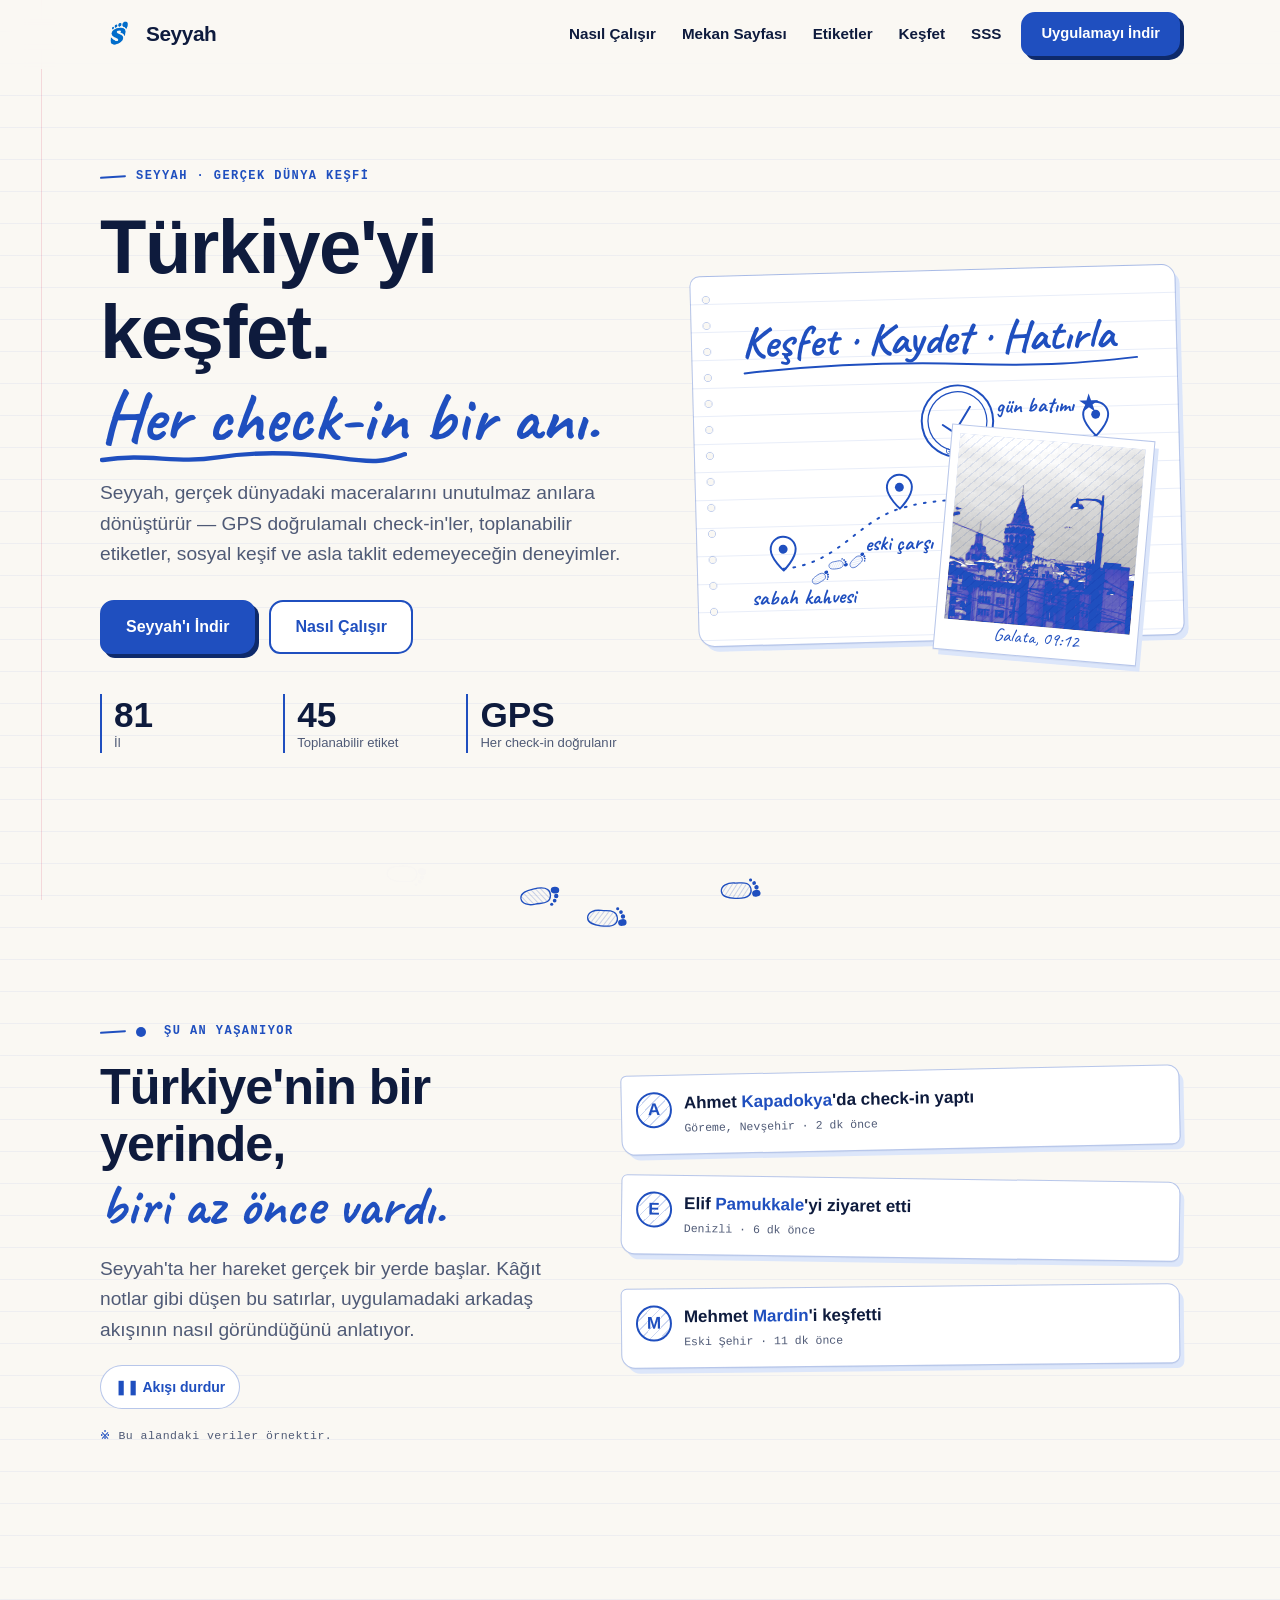
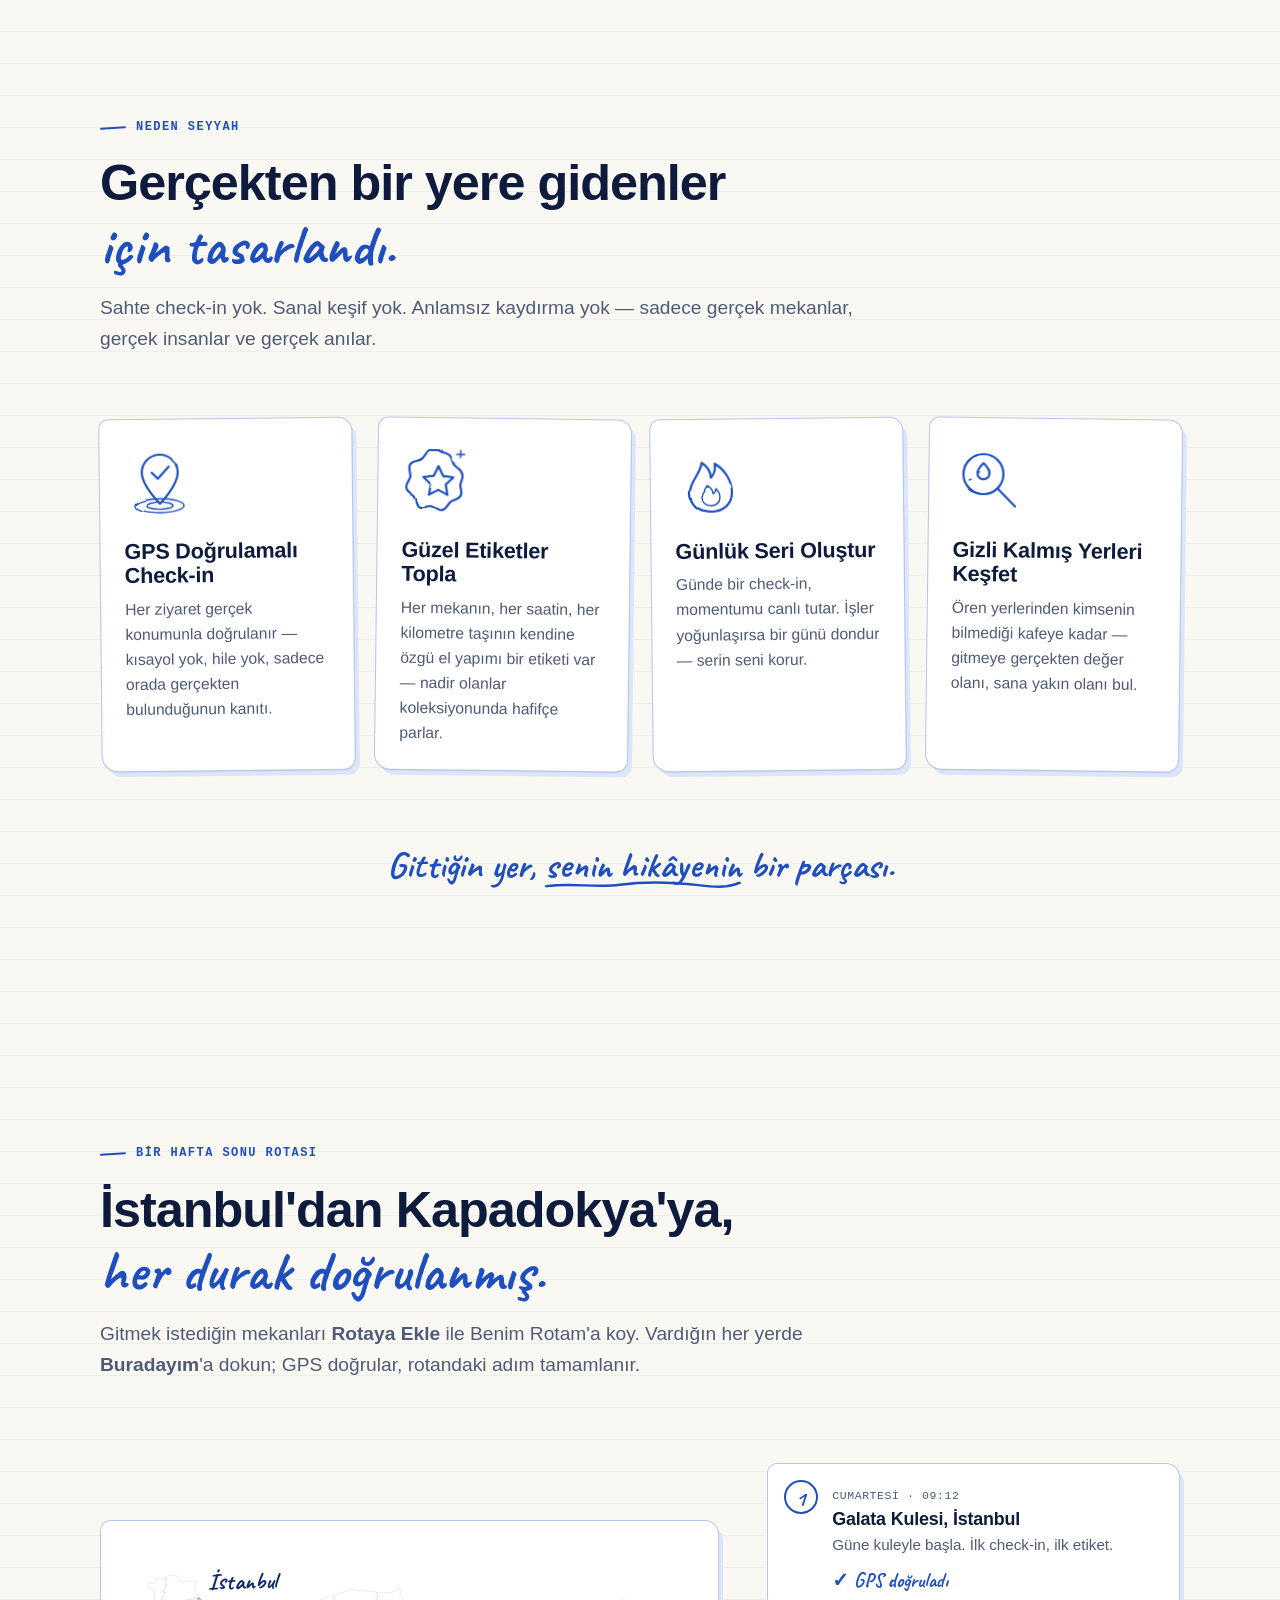
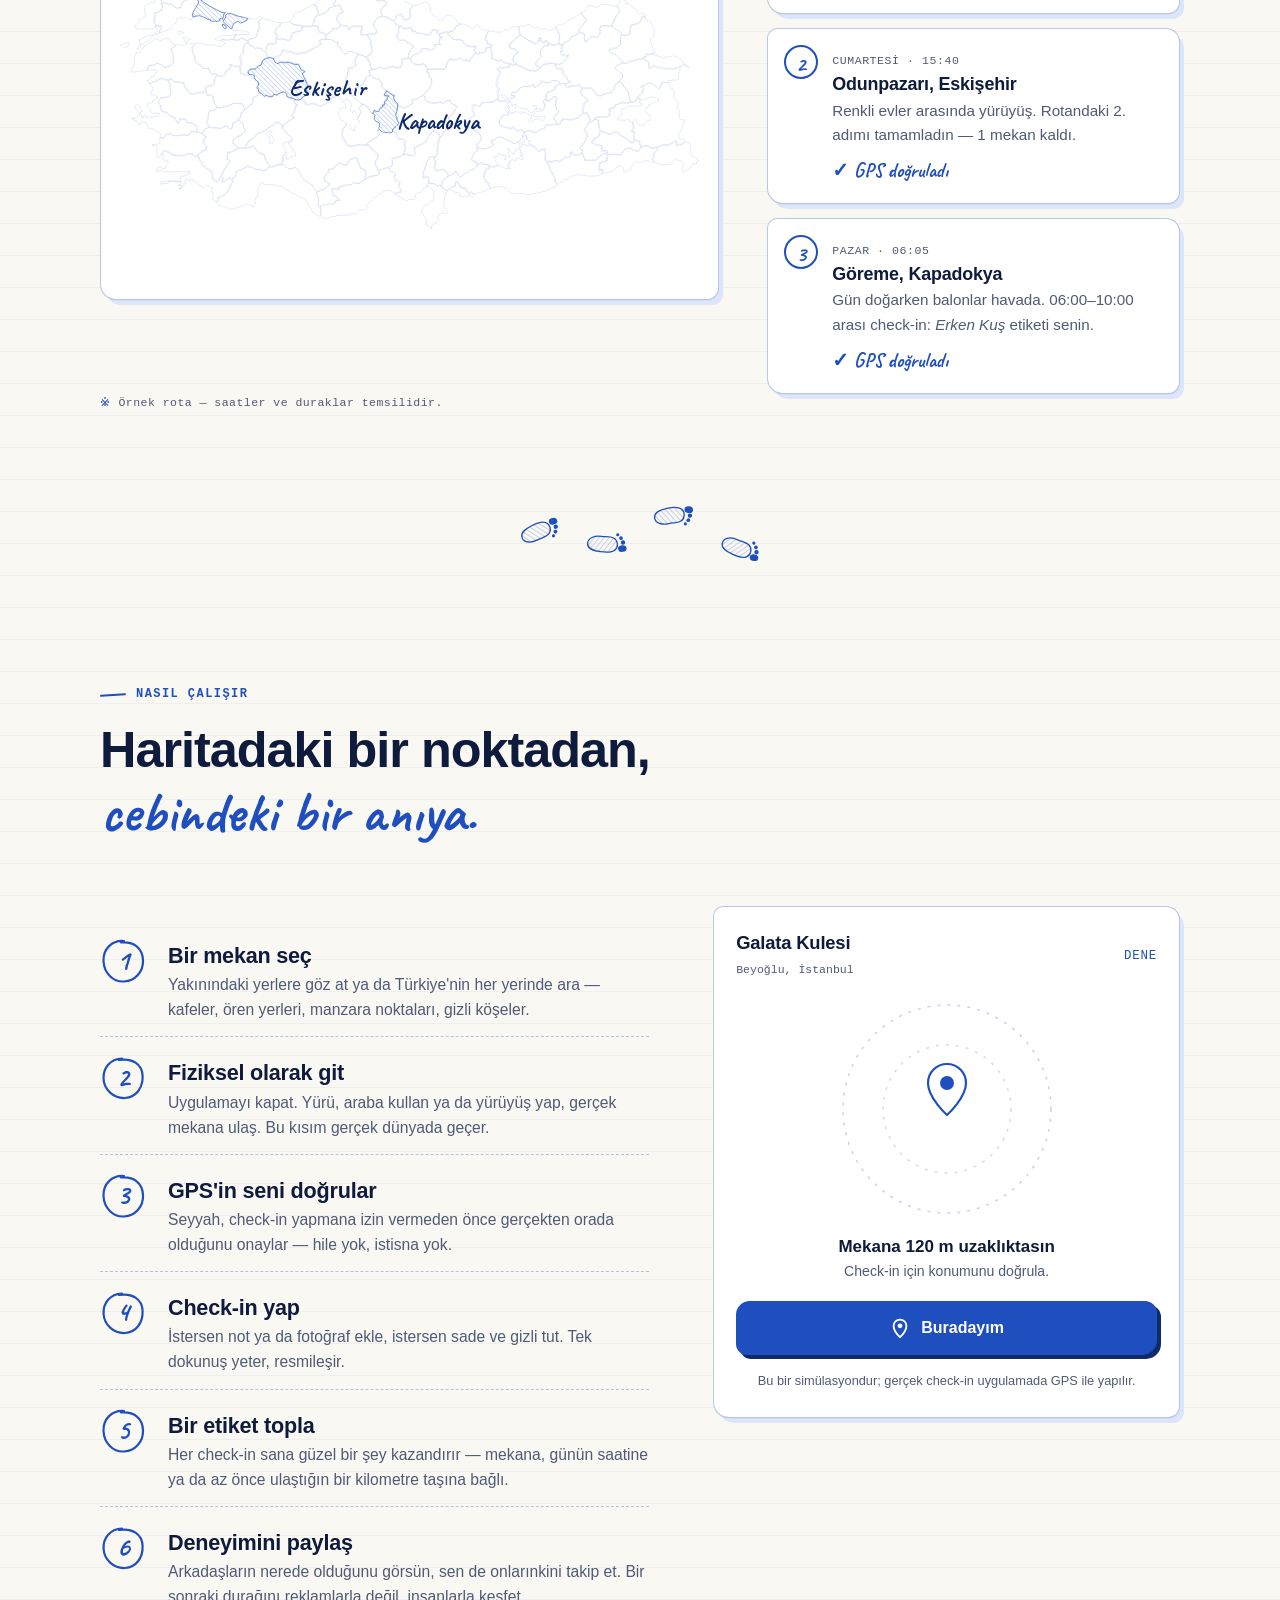
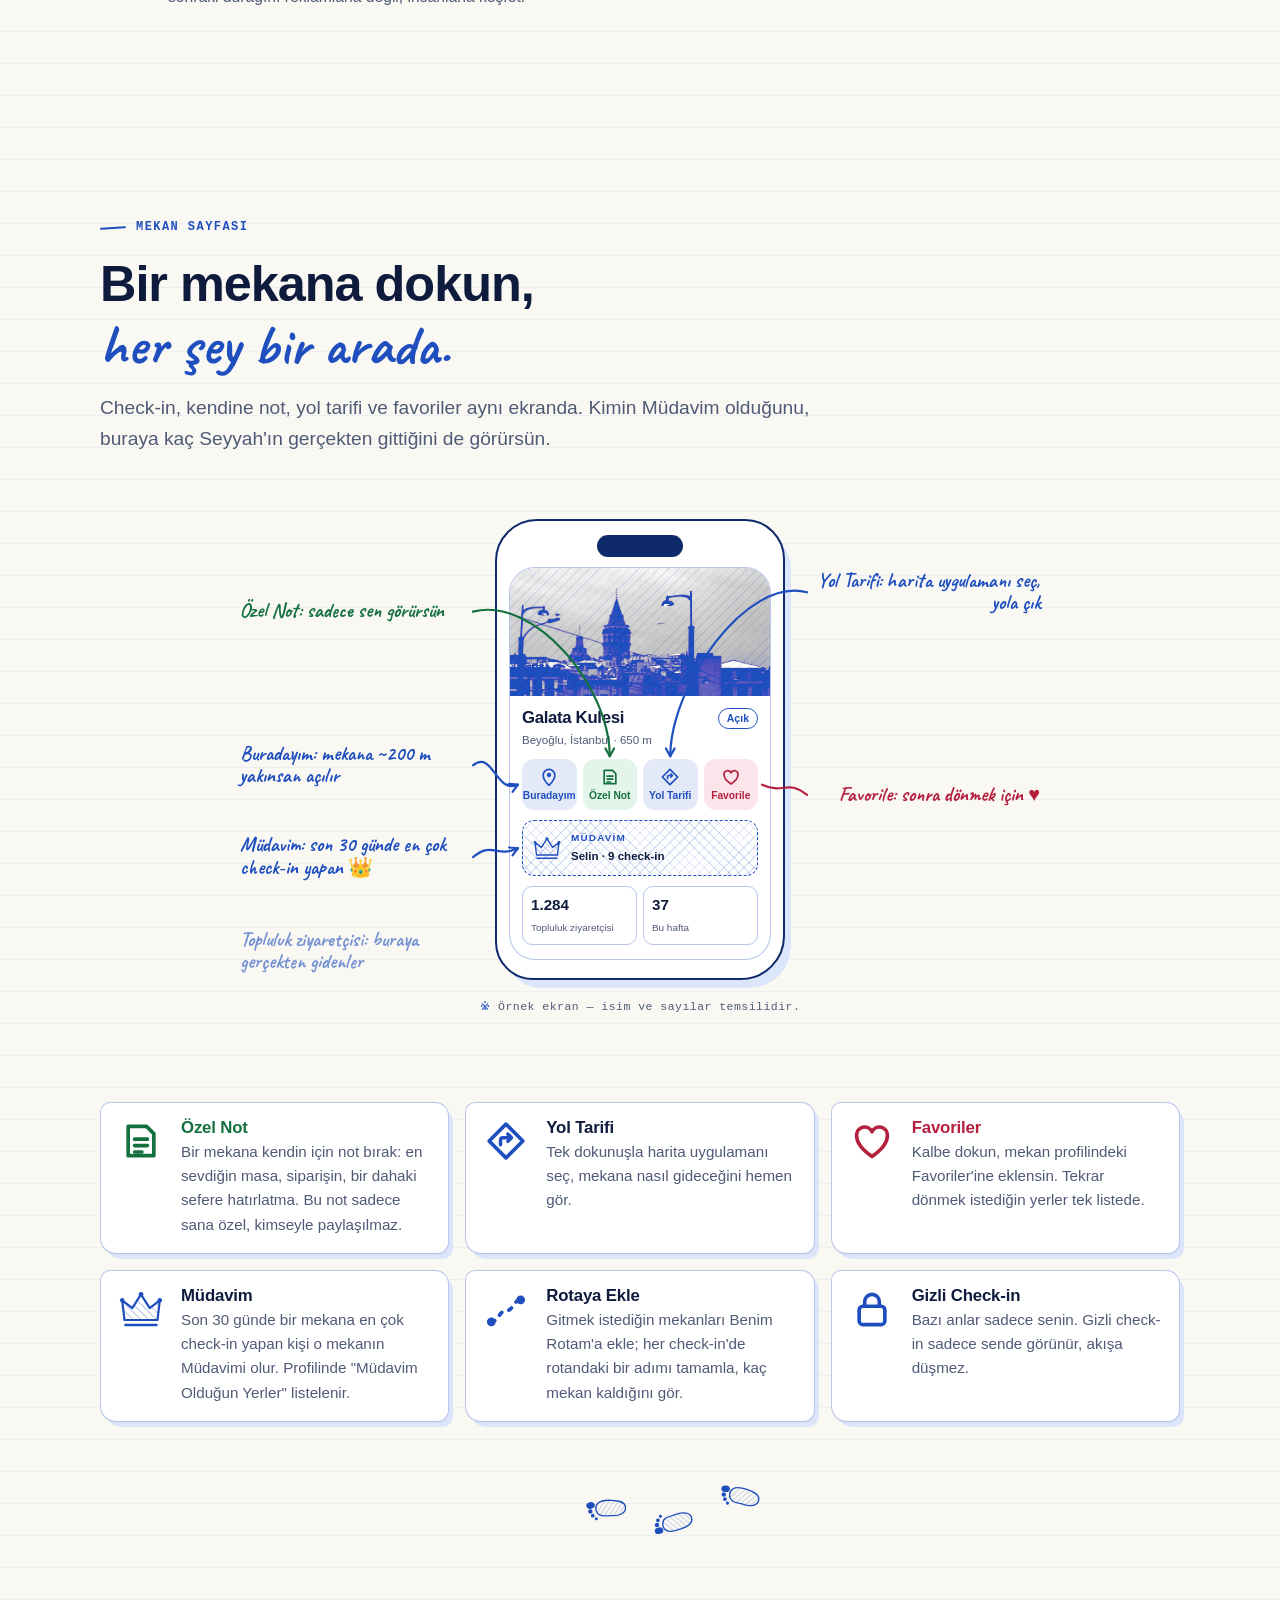
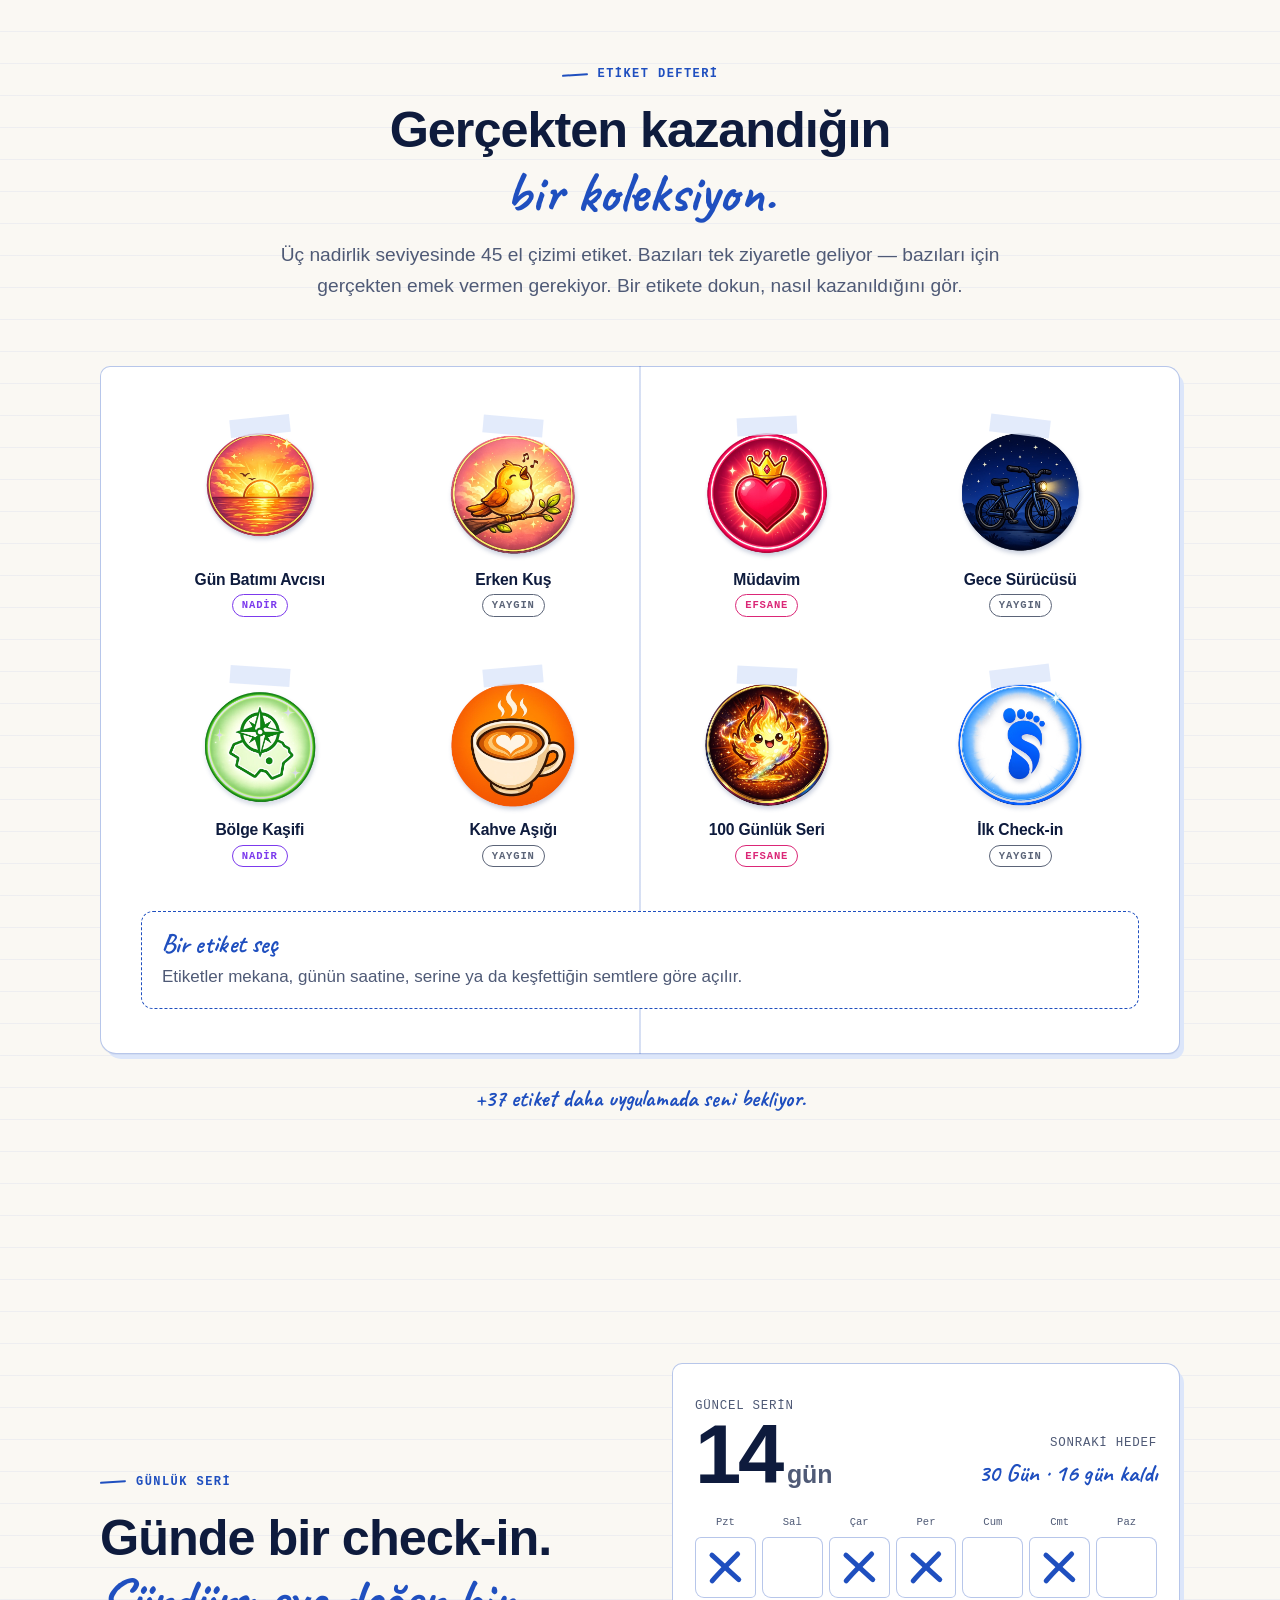
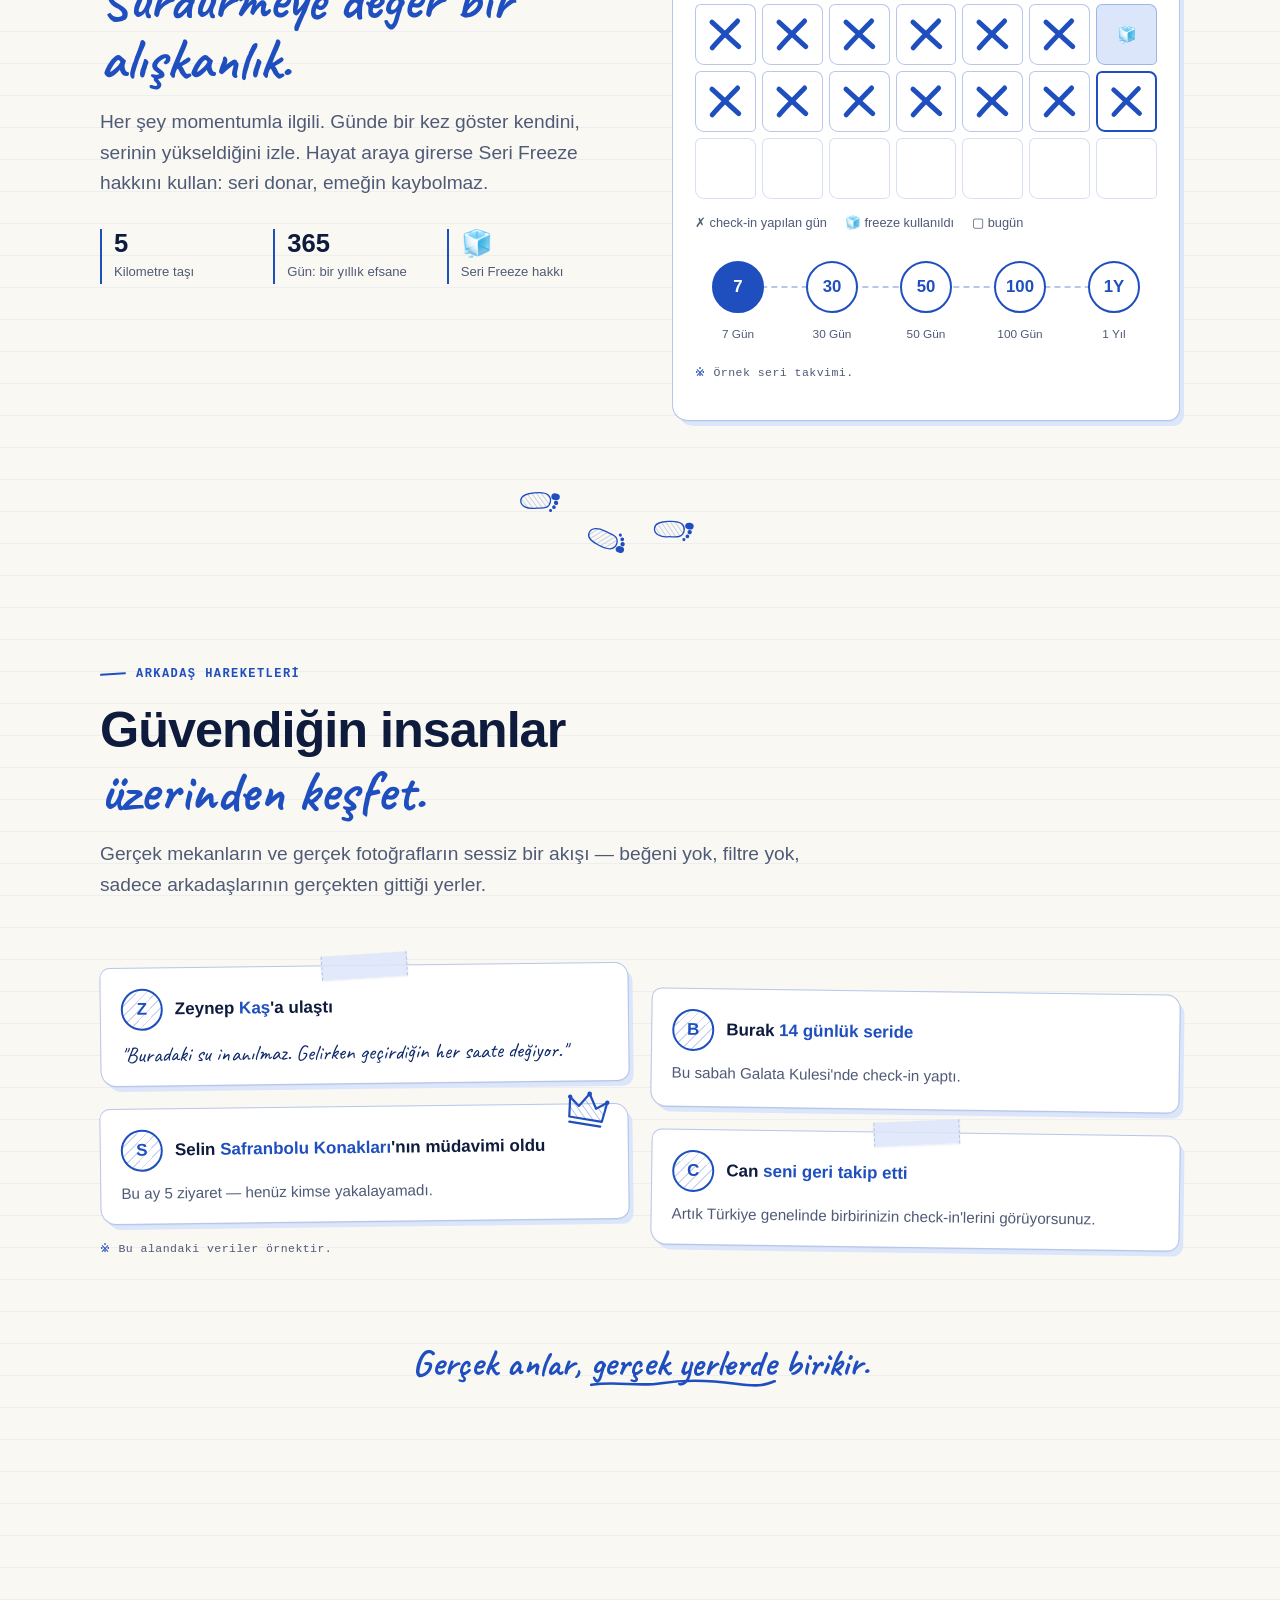
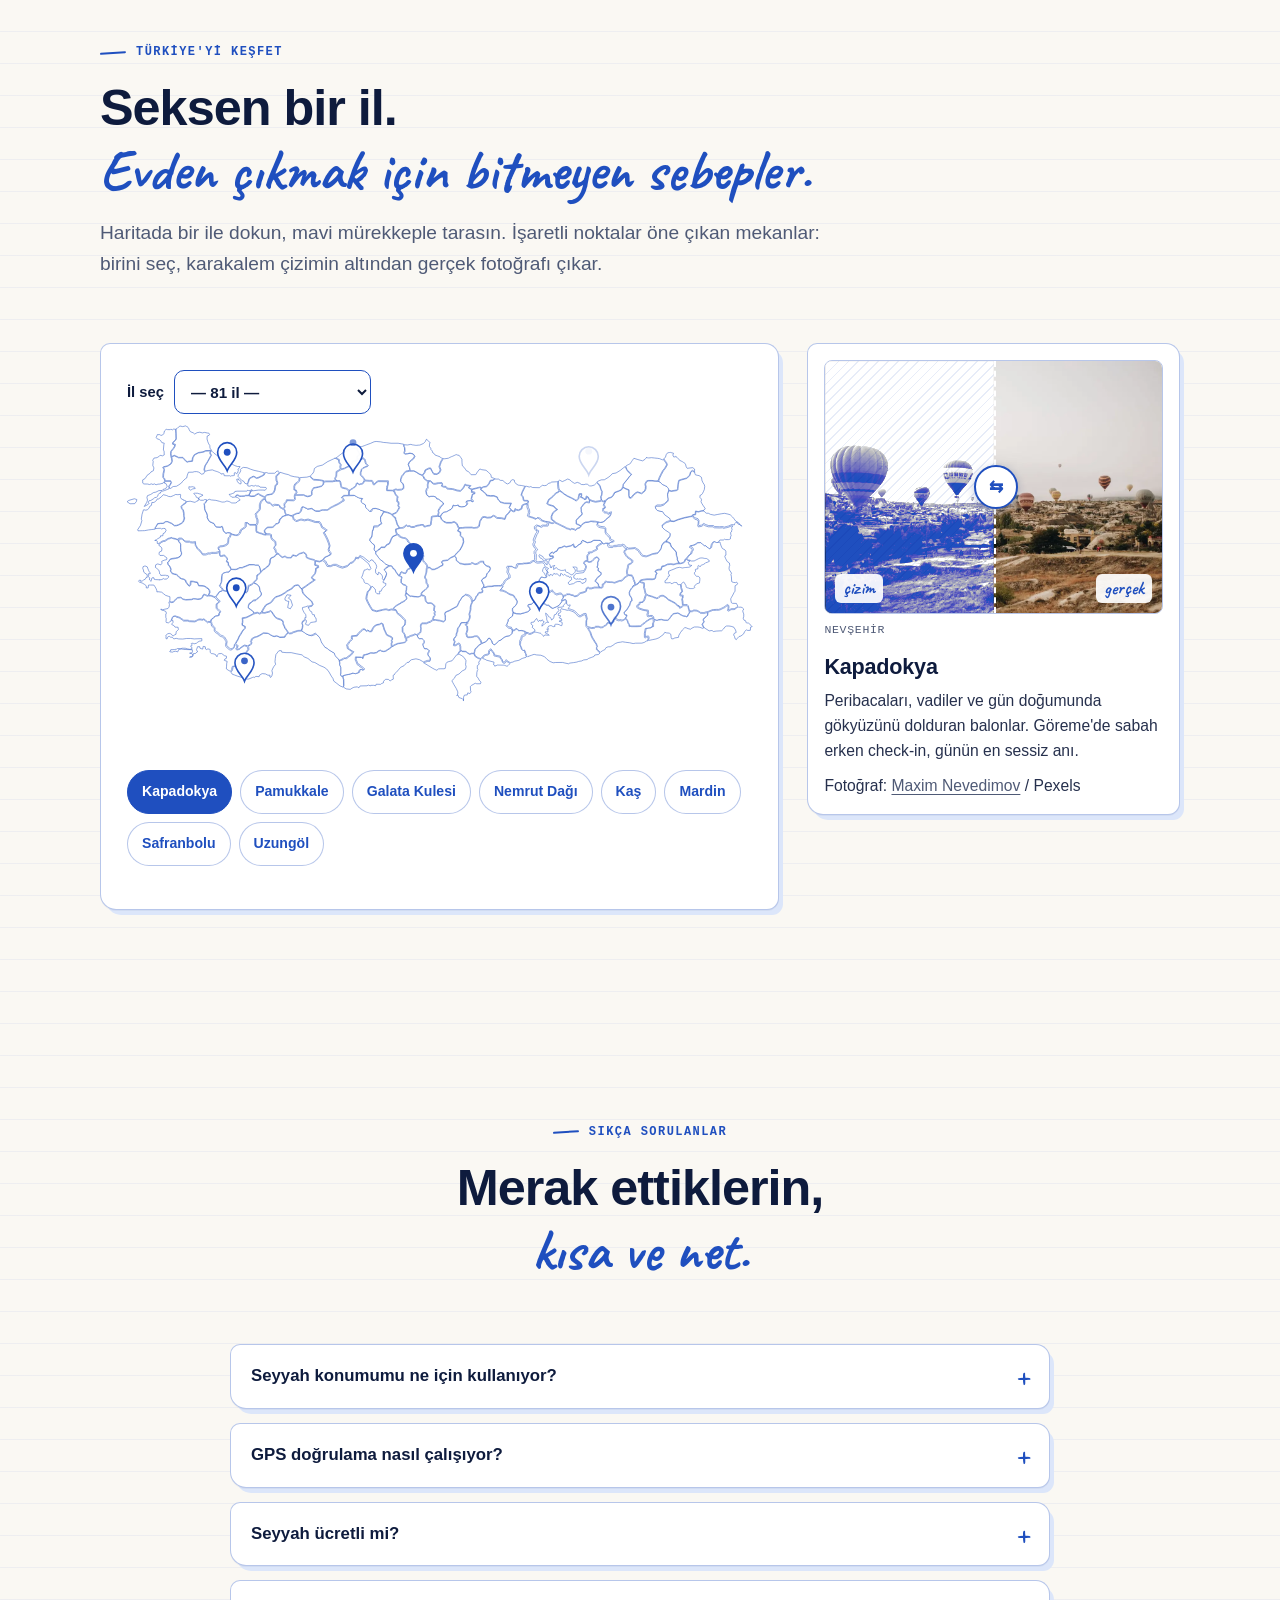
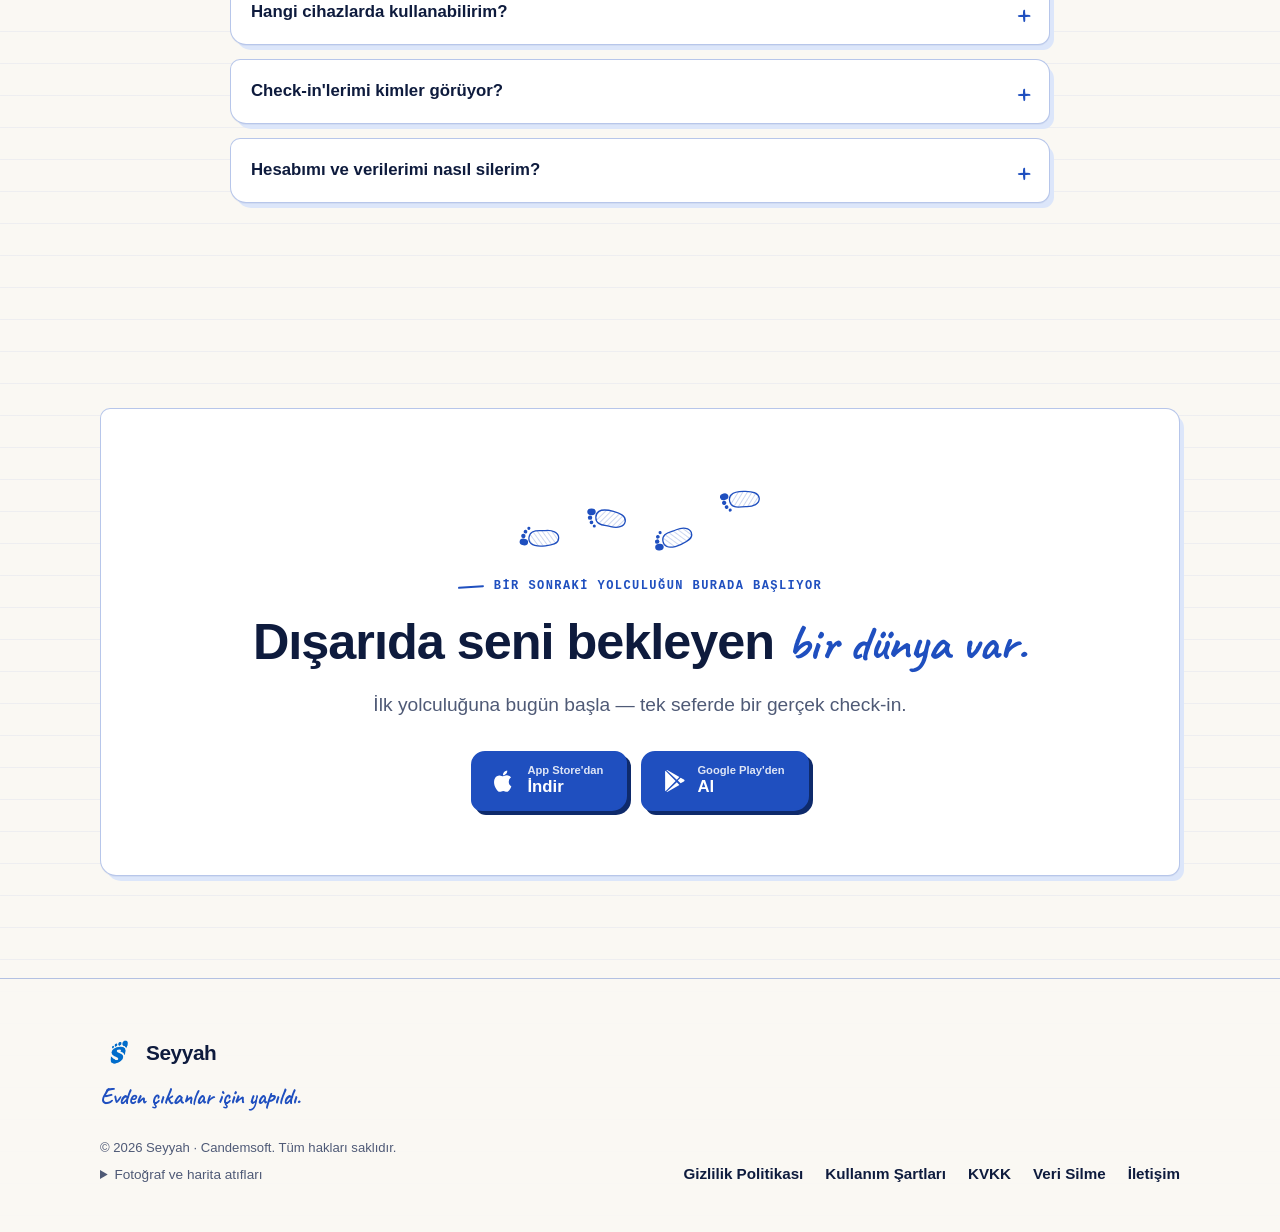
==== index.html @ 5ca0a6ca "perf: Caveat fontunu repoda barındır, Özel Not/Favorile kontrastını yükselt Co-Authored-By: Claude O" ====
<!doctype html>
<html lang="tr">
<head>
  <meta charset="utf-8">
  <meta name="viewport" content="width=device-width, initial-scale=1">
  <!-- ÖNİZLEME: canlıya (seyyah.info) geçerken bu satırı kaldırın. Bkz. README -->
  <meta name="robots" content="noindex, nofollow">
  <title>Seyyah — Türkiye'yi Keşfet. Her Check-in Bir Anı.</title>
  <meta name="description" content="Seyyah, gerçek dünyadaki maceralarını anılara dönüştürür: GPS doğrulamalı check-in'ler, 45 toplanabilir etiket, günlük seriler, Müdavim sistemi ve Türkiye'nin 81 ilinde sosyal keşif.">
  <link rel="canonical" href="https://seyyah.info/">
  <meta name="theme-color" content="#faf8f3">
  <meta property="og:type" content="website">
  <meta property="og:locale" content="tr_TR">
  <meta property="og:site_name" content="Seyyah">
  <meta property="og:title" content="Seyyah — Türkiye'yi Keşfet. Her Check-in Bir Anı.">
  <meta property="og:description" content="Gerçek mekanlar. Gerçek insanlar. Gerçek anılar. GPS doğrulamalı check-in'ler, toplanabilir etiketler, günlük seriler ve sosyal keşif.">
  <meta property="og:url" content="https://seyyah.info/">
  <meta property="og:image" content="https://seyyah.info/assets/icon.png">
  <meta name="twitter:card" content="summary">
  <link rel="icon" type="image/png" href="assets/icon.png">
  <link rel="apple-touch-icon" href="assets/icon.png">
  <link rel="preload" href="assets/fonts/caveat-latin.woff2" as="font" type="font/woff2" crossorigin>
  <link rel="preload" href="assets/fonts/caveat-latin-ext.woff2" as="font" type="font/woff2" crossorigin>
  <link rel="stylesheet" href="assets/css/site.css">
  <script>document.documentElement.classList.add('js');if(matchMedia('(prefers-reduced-motion: reduce)').matches)document.documentElement.classList.add('reduced');</script>
  <script type="application/ld+json">{"@context":"https://schema.org","@type":"MobileApplication","name":"Seyyah","operatingSystem":"iOS, Android","applicationCategory":"TravelApplication","offers":{"@type":"Offer","price":"0","priceCurrency":"TRY"},"publisher":{"@type":"Organization","name":"Candemsoft"},"url":"https://seyyah.info/"}</script>
</head>
<body>
<a class="skip-link" href="#icerik">İçeriğe geç</a>

<!-- Ortak SVG tanımları: el çizimi filtre, tarama desenleri, semboller -->
<svg width="0" height="0" style="position:absolute" aria-hidden="true" focusable="false">
  <defs>
    <filter id="wobble" x="-5%" y="-5%" width="110%" height="110%">
      <feTurbulence type="fractalNoise" baseFrequency="0.035" numOctaves="2" seed="7" result="n"/>
      <feDisplacementMap in="SourceGraphic" in2="n" scale="2.6" xChannelSelector="R" yChannelSelector="G"/>
    </filter>
    <pattern id="hatch" width="6" height="6" patternUnits="userSpaceOnUse" patternTransform="rotate(-45)">
      <line x1="0" y1="0" x2="0" y2="6" stroke="#1f4fbf" stroke-width="1.3" stroke-opacity=".55"/>
    </pattern>
    <pattern id="hatch-x" width="6" height="6" patternUnits="userSpaceOnUse" patternTransform="rotate(45)">
      <line x1="0" y1="0" x2="0" y2="6" stroke="#1f4fbf" stroke-width="1.1" stroke-opacity=".5"/>
      <line x1="0" y1="3" x2="6" y2="3" stroke="#1f4fbf" stroke-width="1.1" stroke-opacity=".5"/>
    </pattern>
    <!-- logo motifi: sağ ayak izi (başparmak sağda) -->
    <symbol id="foot-r" viewBox="0 0 40 62">
      <path d="M15 60C6.5 58.5 4 48 6.8 37.5 8.6 30.8 8 24 11.6 18.8 15.6 13 26 12.6 30.2 19 34.2 25.2 32.4 33.6 30.2 41.6 27.8 50.6 24.4 61.4 15 60Z" fill="url(#hatch)" stroke="#1f4fbf" stroke-width="2"/>
      <ellipse cx="29.5" cy="7.6" rx="5.2" ry="6.6" fill="#1f4fbf"/>
      <circle cx="20.4" cy="5.4" r="3.4" fill="#1f4fbf"/>
      <circle cx="13.2" cy="7.6" r="2.9" fill="#1f4fbf"/>
      <circle cx="7.4" cy="12" r="2.4" fill="#1f4fbf"/>
    </symbol>
    <symbol id="foot-l" viewBox="0 0 40 62"><use href="#foot-r" transform="translate(40 0) scale(-1 1)"/></symbol>
    <symbol id="i-pin" viewBox="0 0 24 24"><path d="M12 22s7-6.6 7-12.2A7 7 0 0 0 5 9.8C5 15.4 12 22 12 22Z" fill="none" stroke="currentColor" stroke-width="2" stroke-linejoin="round"/><circle cx="12" cy="9.6" r="2.6" fill="currentColor"/></symbol>
    <symbol id="i-note" viewBox="0 0 24 24"><path d="M5 4h10l4 4v12H5z" fill="none" stroke="currentColor" stroke-width="2" stroke-linejoin="round"/><path d="M8.5 11h7M8.5 14.5h7M8.5 18h4" stroke="currentColor" stroke-width="2" stroke-linecap="round"/></symbol>
    <symbol id="i-dir" viewBox="0 0 24 24"><path d="M12 2.8 21.2 12 12 21.2 2.8 12Z" fill="none" stroke="currentColor" stroke-width="2" stroke-linejoin="round"/><path d="M9 14v-2.4c0-.9.6-1.4 1.4-1.4H15m-2-2 2 2-2 2" fill="none" stroke="currentColor" stroke-width="1.9" stroke-linecap="round" stroke-linejoin="round"/></symbol>
    <symbol id="i-heart" viewBox="0 0 24 24"><path d="M12 20.4S3.6 15.2 3.6 9.1A4.4 4.4 0 0 1 12 7a4.4 4.4 0 0 1 8.4 2.1c0 6.1-8.4 11.3-8.4 11.3Z" fill="none" stroke="currentColor" stroke-width="2" stroke-linejoin="round"/></symbol>
    <symbol id="i-crown" viewBox="0 0 48 40"><path d="M6 32 3.5 10.5l11 8.5L24 4l9.5 15 11-8.5L42 32Z" fill="url(#hatch)" stroke="#1f4fbf" stroke-width="2.4" stroke-linejoin="round"/><path d="M7 37.5h34" stroke="#1f4fbf" stroke-width="2.6" stroke-linecap="round"/><circle cx="24" cy="4" r="2.6" fill="#1f4fbf"/><circle cx="3.5" cy="10.5" r="2.4" fill="#1f4fbf"/><circle cx="44.5" cy="10.5" r="2.4" fill="#1f4fbf"/></symbol>
    <symbol id="i-apple" viewBox="0 0 24 24"><path fill="currentColor" d="M16.4 12.6c0-2.5 2-3.7 2.1-3.8-1.2-1.7-3-1.9-3.6-2-1.5-.2-3 .9-3.8.9-.8 0-2-.9-3.3-.8-1.7 0-3.3 1-4.1 2.5-1.8 3.1-.5 7.6 1.3 10.1.8 1.2 1.8 2.6 3.1 2.5 1.2 0 1.7-.8 3.2-.8s1.9.8 3.2.8c1.3 0 2.2-1.2 3-2.4.9-1.4 1.3-2.7 1.3-2.8 0 0-2.4-1-2.4-4.2ZM14 5.3c.7-.8 1.1-1.9 1-3.1-1 0-2.2.7-2.9 1.5-.6.7-1.2 1.9-1 3 1.1.1 2.2-.6 2.9-1.4Z"/></symbol>
    <symbol id="i-play" viewBox="0 0 24 24"><path fill="currentColor" d="M4.2 2.6c-.3.3-.4.7-.4 1.2v16.4c0 .5.1.9.4 1.2l9.3-9.4ZM14.6 13.1 4.9 22.1c.3.1.8 0 1.2-.2l10.9-6.2ZM17 8.2 6.1 2.1c-.4-.2-.9-.3-1.2-.2l9.7 9Zm4.1 2.4-3-1.7-2.6 2.6 2.6 2.6 3-1.7c.9-.5.9-1.3 0-1.8Z"/></symbol>
  </defs>
</svg>

<header class="nav" id="nav">
  <div class="wrap nav-inner">
    <a class="brand" href="./" aria-label="Seyyah ana sayfa">
      <img src="assets/icon.png" alt="" width="36" height="36">Seyyah
    </a>
    <ul class="nav-links">
      <li><a class="u-draw" href="#nasil">Nasıl Çalışır</a></li>
      <li><a class="u-draw" href="#mekan">Mekan Sayfası</a></li>
      <li><a class="u-draw" href="#etiketler">Etiketler</a></li>
      <li><a class="u-draw" href="#kesfet">Keşfet</a></li>
      <li><a class="u-draw" href="#sss">SSS</a></li>
    </ul>
    <a class="btn btn-primary nav-cta" href="#indir">Uygulamayı İndir</a>
    <button class="nav-toggle" id="navToggle" aria-label="Menüyü aç" aria-expanded="false" aria-controls="mobileMenu">
      <svg viewBox="0 0 24 24" aria-hidden="true"><path class="ink" d="M4 7c5-.6 11-.4 16 0M4 12.2c6-.5 10-.3 16 .1M4 17.3c4-.4 11-.4 16-.1"/></svg>
    </button>
  </div>
  <nav class="mobile-menu" id="mobileMenu" aria-label="Mobil menü">
    <a href="#nasil">Nasıl Çalışır</a>
    <a href="#mekan">Mekan Sayfası</a>
    <a href="#etiketler">Etiketler</a>
    <a href="#seri">Günlük Seri</a>
    <a href="#kesfet">Türkiye'yi Keşfet</a>
    <a href="#sss">SSS</a>
    <a class="btn btn-primary" href="#indir">Uygulamayı İndir</a>
  </nav>
</header>

<main id="icerik">

<!-- ============ HERO ============ -->
<section class="hero" id="top">
  <div class="wrap hero-grid">
    <div>
      <p class="eyebrow">Seyyah · Gerçek Dünya Keşfi</p>
      <h1>Türkiye'yi keşfet.<span class="hand"><span class="u-always">Her check-in</span> bir anı.</span></h1>
      <p class="lead">Seyyah, gerçek dünyadaki maceralarını unutulmaz anılara dönüştürür — GPS doğrulamalı check-in'ler, toplanabilir etiketler, sosyal keşif ve asla taklit edemeyeceğin deneyimler.</p>
      <div class="hero-cta">
        <a class="btn btn-primary" href="#indir">Seyyah'ı İndir</a>
        <a class="btn btn-ghost" href="#nasil">Nasıl Çalışır</a>
      </div>
      <ul class="hero-stats" aria-label="Seyyah kısaca">
        <li><strong data-count="81">81</strong><span>İl</span></li>
        <li><strong data-count="45">45</strong><span>Toplanabilir etiket</span></li>
        <li><strong>GPS</strong><span>Her check-in doğrulanır</span></li>
      </ul>
    </div>

    <div class="hero-art" aria-hidden="true">
      <div class="paper notebook">
        <svg class="hero-svg draw" viewBox="0 0 480 360">
          <defs>
            <clipPath id="write-clip"><rect id="writeRect" x="0" y="0" width="480" height="90"/></clipPath>
            <mask id="hero-route-mask" maskUnits="userSpaceOnUse" x="0" y="0" width="480" height="360">
              <path data-draw class="hero-route-reveal" d="M58 300C120 296 140 250 190 236S262 236 300 210 360 168 412 160" fill="none" stroke="#fff" stroke-width="12" stroke-linecap="round"/>
            </mask>
          </defs>
          <g clip-path="url(#write-clip)">
            <text class="hero-word" x="18" y="62" font-size="50">Keşfet · Kaydet · Hatırla</text>
          </g>
          <path data-draw class="ink" d="M20 80c70-6 160-9 250-4s130 2 190-3" stroke-width="2.6"/>
          <!-- kesikli rota -->
          <g mask="url(#hero-route-mask)">
            <path class="ink ink-dash" d="M58 300C120 296 140 250 190 236S262 236 300 210 360 168 412 160" stroke-width="3.4"/>
          </g>
          <!-- pinler -->
          <g class="hero-pin" transform="translate(40 262)"><path class="ink" d="M18 40s14-13 14-24a14 14 0 0 0-28 0c0 11 14 24 14 24Z" fill="#fff"/><circle cx="18" cy="16" r="5" class="ink-fill"/></g>
          <g class="hero-pin" transform="translate(172 196)"><path class="ink" d="M18 40s14-13 14-24a14 14 0 0 0-28 0c0 11 14 24 14 24Z" fill="#fff"/><circle cx="18" cy="16" r="5" class="ink-fill"/></g>
          <g class="hero-pin" transform="translate(394 120)"><path class="ink" d="M18 40s14-13 14-24a14 14 0 0 0-28 0c0 11 14 24 14 24Z" fill="url(#hatch)"/><circle cx="18" cy="16" r="5" class="ink-fill"/></g>
          <text x="22" y="340" class="hero-word" font-size="24">sabah kahvesi</text>
          <text x="150" y="282" class="hero-word" font-size="24">eski çarşı</text>
          <text x="300" y="132" class="hero-word" font-size="24">gün batımı ★</text>
          <!-- GPS onay damgası -->
          <g transform="translate(206 104) rotate(-10)">
            <circle data-draw class="ink" cx="44" cy="44" r="40" stroke-width="2.4"/>
            <circle data-draw class="ink ink-thin" cx="44" cy="44" r="33"/>
            <path data-draw class="ink" d="M27 45l11 11 23-25" stroke-width="4"/>
            <text x="44" y="78" text-anchor="middle" font-family="ui-monospace,Menlo,monospace" font-size="9" fill="#1f4fbf" letter-spacing="2">GPS ✓</text>
          </g>
          <!-- küçük ayak izleri -->
          <use href="#foot-l" x="92" y="300" width="14" height="22" transform="rotate(70 99 311)"/>
          <use href="#foot-r" x="112" y="286" width="14" height="22" transform="rotate(70 119 297)"/>
          <use href="#foot-l" x="134" y="282" width="14" height="22" transform="rotate(60 141 293)"/>
        </svg>
      </div>
      <figure class="hero-polaroid">
        <div class="sketch" style="aspect-ratio:1" data-sketch="galata">
          <img src="assets/photos/galata.webp" alt="" width="300" height="300" loading="eager" fetchpriority="low">
        </div>
        <figcaption>Galata, 09:12</figcaption>
      </figure>
    </div>
  </div>
</section>

<svg class="trail" data-trail viewBox="0 0 520 120" aria-hidden="true"></svg>

<!-- ============ ŞU AN YAŞANIYOR ============ -->
<section class="section" id="canli" aria-labelledby="canli-baslik">
  <div class="wrap live-grid">
    <div class="section-head" style="margin-bottom:0">
      <p class="eyebrow"><span class="live-pulse" aria-hidden="true"></span>Şu An Yaşanıyor</p>
      <h2 id="canli-baslik">Türkiye'nin bir yerinde, <span class="hand">biri az önce vardı.</span></h2>
      <p class="lead">Seyyah'ta her hareket gerçek bir yerde başlar. Kâğıt notlar gibi düşen bu satırlar, uygulamadaki arkadaş akışının nasıl göründüğünü anlatıyor.</p>
      <div class="live-controls">
        <button class="chip-btn" id="livePause" type="button" aria-pressed="false">❚❚ Akışı durdur</button>
      </div>
      <p class="sample-note">Bu alandaki veriler örnektir.</p>
    </div>
    <div class="live-stack" id="liveStack">
      <article class="live-note"><span class="avatar" aria-hidden="true">A</span><p>Ahmet <b>Kapadokya</b>'da check-in yaptı</p><small>Göreme, Nevşehir · 2 dk önce</small></article>
      <article class="live-note"><span class="avatar" aria-hidden="true">E</span><p>Elif <b>Pamukkale</b>'yi ziyaret etti</p><small>Denizli · 6 dk önce</small></article>
      <article class="live-note"><span class="avatar" aria-hidden="true">M</span><p>Mehmet <b>Mardin</b>'i keşfetti</p><small>Eski Şehir · 11 dk önce</small></article>
    </div>
  </div>
</section>

<svg class="trail" data-trail viewBox="0 0 520 120" aria-hidden="true"></svg>

<!-- ============ NEDEN SEYYAH ============ -->
<section class="section" id="neden" aria-labelledby="neden-baslik">
  <div class="wrap">
    <div class="section-head">
      <p class="eyebrow">Neden Seyyah</p>
      <h2 id="neden-baslik">Gerçekten bir yere gidenler <span class="hand">için tasarlandı.</span></h2>
      <p class="lead">Sahte check-in yok. Sanal keşif yok. Anlamsız kaydırma yok — sadece gerçek mekanlar, gerçek insanlar ve gerçek anılar.</p>
    </div>
    <div class="why-grid">
      <article class="paper why-card" data-reveal>
        <svg class="draw wobble" viewBox="0 0 72 72" aria-hidden="true">
          <ellipse data-draw class="ink ink-thin" cx="36" cy="60" rx="24" ry="7"/>
          <ellipse data-draw class="ink ink-thin" cx="36" cy="60" rx="13" ry="3.6"/>
          <path data-draw class="ink" d="M36 58S18 40 18 27a18 18 0 0 1 36 0c0 13-18 31-18 31Z"/>
          <path data-draw class="ink" d="M28 27l6 6 11-12" stroke-width="3"/>
        </svg>
        <h3>GPS Doğrulamalı Check-in</h3>
        <p>Her ziyaret gerçek konumunla doğrulanır — kısayol yok, hile yok, sadece orada gerçekten bulunduğunun kanıtı.</p>
      </article>
      <article class="paper why-card" data-reveal>
        <svg class="draw wobble" viewBox="0 0 72 72" aria-hidden="true">
          <path data-draw class="ink" d="M36 6c4 3 8 2 11 5s2 7 5 10 7 4 8 9-2 7-2 11 3 7 0 11-7 3-10 6-4 8-9 8-7-4-11-4-8 3-11 0-2-7-5-10-8-4-8-9 4-7 4-11-3-8 0-12 7-2 11-5 5-9 8-9Z"/>
          <path data-draw class="ink" d="M36 22l4.6 9.6 10.4 1.4-7.6 7.2 1.9 10.4L36 45.6l-9.3 5 1.9-10.4-7.6-7.2 10.4-1.4Z" stroke-width="2.4"/>
          <path data-draw class="ink ink-thin" d="M58 6v8M54 10h8"/>
        </svg>
        <h3>Güzel Etiketler Topla</h3>
        <p>Her mekanın, her saatin, her kilometre taşının kendine özgü el yapımı bir etiketi var — nadir olanlar koleksiyonunda hafifçe parlar.</p>
      </article>
      <article class="paper why-card" data-reveal>
        <svg class="draw wobble" viewBox="0 0 72 72" aria-hidden="true">
          <path data-draw class="ink" d="M36 66c-13 0-21-8-21-19 0-12 10-17 12-30 6 4 9 10 9 15 3-3 5-8 4-14 10 6 17 17 17 29 0 11-8 19-21 19Z"/>
          <path data-draw class="ink ink-thin" d="M36 60c-6 0-9-4-9-8 0-5 4-7 6-12 4 3 5 6 5 8 2-1 3-3 3-5 3 3 4 6 4 9 0 5-4 8-9 8Z"/>
        </svg>
        <h3>Günlük Seri Oluştur</h3>
        <p>Günde bir check-in, momentumu canlı tutar. İşler yoğunlaşırsa bir günü dondur — serin seni korur.</p>
      </article>
      <article class="paper why-card" data-reveal>
        <svg class="draw wobble" viewBox="0 0 72 72" aria-hidden="true">
          <circle data-draw class="ink" cx="30" cy="30" r="20"/>
          <path data-draw class="ink" d="M45 45l17 17" stroke-width="4"/>
          <path class="ink ink-thin ink-dash" d="M16 36c6-2 9-10 15-11s8 5 13 3"/>
          <path data-draw class="ink" d="M30 19s-6 5.6-6 10.2a6 6 0 0 0 12 0C36 24.6 30 19 30 19Z" stroke-width="1.8"/>
        </svg>
        <h3>Gizli Kalmış Yerleri Keşfet</h3>
        <p>Ören yerlerinden kimsenin bilmediği kafeye kadar — gitmeye gerçekten değer olanı, sana yakın olanı bul.</p>
      </article>
    </div>
    <p class="slogan-line hand">Gittiğin yer, <span class="u-always">senin hikâyenin</span> bir parçası.</p>
  </div>
</section>

<!-- ============ HAFTA SONU ROTASI ============ -->
<section class="section" id="rota" aria-labelledby="rota-baslik">
  <div class="wrap">
    <div class="section-head">
      <p class="eyebrow">Bir Hafta Sonu Rotası</p>
      <h2 id="rota-baslik">İstanbul'dan Kapadokya'ya, <span class="hand">her durak doğrulanmış.</span></h2>
      <p class="lead">Gitmek istediğin mekanları <strong>Rotaya Ekle</strong> ile Benim Rotam'a koy. Vardığın her yerde <strong>Buradayım</strong>'a dokun; GPS doğrular, rotandaki adım tamamlanır.</p>
    </div>
    <div class="route-wrap">
      <div class="paper route-map" id="routeMap">
        <svg viewBox="-10 -70 1027 610" role="img" aria-label="Türkiye haritası üzerinde İstanbul, Eskişehir ve Kapadokya arasında çizilen örnek rota">
          <g class="route-base"></g>
          <g class="route-draw"></g>
        </svg>
        <div class="stamp route-stamp" id="routeStamp" aria-hidden="true"><div><small>Rota tamam</small><b>Kapadokya</b><span>★★★</span></div></div>
      </div>
      <ol class="route-stops" id="routeStops">
        <li class="paper route-stop" data-reveal>
          <span class="when">Cumartesi · 09:12</span>
          <h3>Galata Kulesi, İstanbul</h3>
          <p>Güne kuleyle başla. İlk check-in, ilk etiket.</p>
          <span class="gps">✓ GPS doğruladı</span>
        </li>
        <li class="paper route-stop" data-reveal>
          <span class="when">Cumartesi · 15:40</span>
          <h3>Odunpazarı, Eskişehir</h3>
          <p>Renkli evler arasında yürüyüş. Rotandaki 2. adımı tamamladın — 1 mekan kaldı.</p>
          <span class="gps">✓ GPS doğruladı</span>
        </li>
        <li class="paper route-stop" data-reveal>
          <span class="when">Pazar · 06:05</span>
          <h3>Göreme, Kapadokya</h3>
          <p>Gün doğarken balonlar havada. 06:00–10:00 arası check-in: <em>Erken Kuş</em> etiketi senin.</p>
          <span class="gps">✓ GPS doğruladı</span>
        </li>
      </ol>
    </div>
    <p class="sample-note">Örnek rota — saatler ve duraklar temsilidir.</p>
  </div>
</section>

<svg class="trail" data-trail viewBox="0 0 520 120" aria-hidden="true"></svg>

<!-- ============ NASIL ÇALIŞIR ============ -->
<section class="section" id="nasil" aria-labelledby="nasil-baslik">
  <div class="wrap">
    <div class="section-head">
      <p class="eyebrow">Nasıl Çalışır</p>
      <h2 id="nasil-baslik">Haritadaki bir noktadan, <span class="hand">cebindeki bir anıya.</span></h2>
    </div>
    <div class="how-grid">
      <ol class="steps">
        <li class="step" data-reveal><span class="step-num">1<svg class="draw" viewBox="0 0 46 46" aria-hidden="true"><path data-draw class="ink" d="M24 3C12 2 3 11 3.5 23S13 44 24 43.5 43.6 34 43 22 34 3.4 21 4.5"/></svg></span><div><h3>Bir mekan seç</h3><p>Yakınındaki yerlere göz at ya da Türkiye'nin her yerinde ara — kafeler, ören yerleri, manzara noktaları, gizli köşeler.</p></div></li>
        <li class="step" data-reveal><span class="step-num">2<svg class="draw" viewBox="0 0 46 46" aria-hidden="true"><path data-draw class="ink" d="M22 3.5C10 4 3 13 3.6 24S14 43.6 25 43 43 33 42.6 21 32 2.8 19 5"/></svg></span><div><h3>Fiziksel olarak git</h3><p>Uygulamayı kapat. Yürü, araba kullan ya da yürüyüş yap, gerçek mekana ulaş. Bu kısım gerçek dünyada geçer.</p></div></li>
        <li class="step" data-reveal><span class="step-num">3<svg class="draw" viewBox="0 0 46 46" aria-hidden="true"><path data-draw class="ink" d="M24 3C12 2 3 11 3.5 23S13 44 24 43.5 43.6 34 43 22 34 3.4 21 4.5"/></svg></span><div><h3>GPS'in seni doğrular</h3><p>Seyyah, check-in yapmana izin vermeden önce gerçekten orada olduğunu onaylar — hile yok, istisna yok.</p></div></li>
        <li class="step" data-reveal><span class="step-num">4<svg class="draw" viewBox="0 0 46 46" aria-hidden="true"><path data-draw class="ink" d="M22 3.5C10 4 3 13 3.6 24S14 43.6 25 43 43 33 42.6 21 32 2.8 19 5"/></svg></span><div><h3>Check-in yap</h3><p>İstersen not ya da fotoğraf ekle, istersen sade ve gizli tut. Tek dokunuş yeter, resmileşir.</p></div></li>
        <li class="step" data-reveal><span class="step-num">5<svg class="draw" viewBox="0 0 46 46" aria-hidden="true"><path data-draw class="ink" d="M24 3C12 2 3 11 3.5 23S13 44 24 43.5 43.6 34 43 22 34 3.4 21 4.5"/></svg></span><div><h3>Bir etiket topla</h3><p>Her check-in sana güzel bir şey kazandırır — mekana, günün saatine ya da az önce ulaştığın bir kilometre taşına bağlı.</p></div></li>
        <li class="step" data-reveal><span class="step-num">6<svg class="draw" viewBox="0 0 46 46" aria-hidden="true"><path data-draw class="ink" d="M22 3.5C10 4 3 13 3.6 24S14 43.6 25 43 43 33 42.6 21 32 2.8 19 5"/></svg></span><div><h3>Deneyimini paylaş</h3><p>Arkadaşların nerede olduğunu görsün, sen de onlarınkini takip et. Bir sonraki durağını reklamlarla değil, insanlarla keşfet.</p></div></li>
      </ol>

      <div class="how-sim">
        <div class="paper sim" id="sim" data-state="idle">
          <div class="sim-head">
            <div><h3>Galata Kulesi</h3><small>Beyoğlu, İstanbul</small></div>
            <span class="mono" style="color:var(--ink)">Dene</span>
          </div>
          <div class="sim-radar" aria-hidden="true">
            <svg viewBox="0 0 220 220">
              <circle cx="110" cy="110" r="104" fill="none" stroke="rgba(31,79,191,.25)" stroke-width="1.5" stroke-dasharray="3 7"/>
              <circle cx="110" cy="110" r="64" fill="none" stroke="rgba(31,79,191,.2)" stroke-width="1.5" stroke-dasharray="3 7"/>
              <circle class="sim-ring" cx="110" cy="110" r="100"/>
              <circle class="sim-ring" cx="110" cy="110" r="100"/>
              <circle class="sim-ring" cx="110" cy="110" r="100"/>
              <g transform="translate(86 62)"><path class="ink" d="M24 54s19-17 19-32a19 19 0 0 0-38 0c0 15 19 32 19 32Z" fill="#fff" stroke-width="2.6"/><circle cx="24" cy="22" r="7" class="ink-fill"/></g>
              <g class="sim-check"><circle cx="160" cy="62" r="22" fill="#1f4fbf"/><path d="M149 62l8 8 15-16" fill="none" stroke="#fff" stroke-width="4" stroke-linecap="round" stroke-linejoin="round"/></g>
            </svg>
          </div>
          <p class="sim-status" id="simStatus" aria-live="polite">Mekana 120 m uzaklıktasın<small>Check-in için konumunu doğrula.</small></p>
          <div class="sim-reward" id="simReward">
            <span class="mono">Yeni Etiket</span>
            <img src="assets/stickers/first_checkin.webp" alt="İlk Check-in etiketi" width="150" height="150" loading="lazy">
            <h4>İlk Check-in</h4>
            <p class="muted" style="margin:0">İlk check-in'ini yaptın!</p>
          </div>
          <button class="btn btn-primary" id="simBtn" type="button"><svg aria-hidden="true"><use href="#i-pin"/></svg><span>Buradayım</span></button>
          <p class="sim-foot">Bu bir simülasyondur; gerçek check-in uygulamada GPS ile yapılır.</p>
        </div>
      </div>
    </div>
  </div>
</section>

<!-- ============ MEKAN SAYFASI ============ -->
<section class="section" id="mekan" aria-labelledby="mekan-baslik">
  <div class="wrap">
    <div class="section-head">
      <p class="eyebrow">Mekan Sayfası</p>
      <h2 id="mekan-baslik">Bir mekana dokun, <span class="hand">her şey bir arada.</span></h2>
      <p class="lead">Check-in, kendine not, yol tarifi ve favoriler aynı ekranda. Kimin Müdavim olduğunu, buraya kaç Seyyah'ın gerçekten gittiğini de görürsün.</p>
    </div>
    <div class="place-grid">
      <div class="phone-stage" id="phoneStage">
        <div class="phone" role="img" aria-label="Seyyah mekan ekranı çizimi: Galata Kulesi; Buradayım, Özel Not, Yol Tarifi ve Favorile butonları, Müdavim kartı ve topluluk ziyaretçisi sayısı">
          <div class="screen" aria-hidden="true">
            <div class="sketch screen-hero"><img src="assets/photos/galata.webp" alt="" width="400" height="260" loading="lazy"></div>
            <div class="screen-body">
              <div class="screen-title"><h4>Galata Kulesi</h4><span class="badge-open" data-annot="open">Açık</span></div>
              <p class="screen-meta">Beyoğlu, İstanbul · 650 m</p>
              <div class="actions">
                <span class="action a-here" data-annot="here"><svg><use href="#i-pin"/></svg>Buradayım</span>
                <span class="action a-note" data-annot="note"><svg><use href="#i-note"/></svg>Özel Not</span>
                <span class="action a-dir" data-annot="dir"><svg><use href="#i-dir"/></svg>Yol Tarifi</span>
                <span class="action a-fav" data-annot="fav"><svg><use href="#i-heart"/></svg>Favorile</span>
              </div>
              <div class="mayor" data-annot="mayor"><svg viewBox="0 0 48 40"><use href="#i-crown"/></svg><div><b>MÜDAVİM</b><span>Selin · 9 check-in</span></div></div>
              <div class="stats-row">
                <div data-annot="visitors"><b>1.284</b><span>Topluluk ziyaretçisi</span></div>
                <div><b>37</b><span>Bu hafta</span></div>
              </div>
            </div>
          </div>
        </div>
        <svg class="annot-svg draw" id="annotSvg" aria-hidden="true"></svg>
        <p class="annot" data-for="here" style="left:0;top:44%">Buradayım: mekana ~200 m yakınsan açılır</p>
        <p class="annot" data-for="mayor" style="left:0;top:62%">Müdavim: son 30 günde en çok check-in yapan 👑</p>
        <p class="annot note-c" data-for="note" data-anchor="top" style="left:0;top:16%">Özel Not: sadece sen görürsün</p>
        <p class="annot" data-for="dir" data-anchor="top" style="right:0;top:10%;text-align:right">Yol Tarifi: harita uygulamanı seç, yola çık</p>
        <p class="annot fav-c" data-for="fav" style="right:0;top:52%;text-align:right">Favorile: sonra dönmek için ♥</p>
        <p class="annot" data-for="visitors" style="left:0;top:80%">Topluluk ziyaretçisi: buraya gerçekten gidenler</p>
        <p class="annot" data-for="open" style="right:0;top:31%;text-align:right">Şu an açık mı, bir bakışta</p>
        <ul class="annot-list">
          <li>Buradayım: mekana ~200 m yakınsan açılır</li>
          <li class="note-c">Özel Not: sadece sen görürsün</li>
          <li>Yol Tarifi: harita uygulamanı seç, yola çık</li>
          <li class="fav-c">Favorile: sonra dönmek için ♥</li>
          <li>Müdavim: son 30 günde en çok check-in yapan 👑</li>
          <li>Topluluk ziyaretçisi: buraya gerçekten gidenler</li>
        </ul>
        <p class="sample-note" style="display:flex;justify-content:center">Örnek ekran — isim ve sayılar temsilidir.</p>
      </div>

      <div class="feature-list">
        <article class="paper feature note-f" data-reveal>
          <svg viewBox="0 0 24 24" style="color:var(--note)" aria-hidden="true"><use href="#i-note"/></svg>
          <div><h3>Özel Not</h3><p>Bir mekana kendin için not bırak: en sevdiğin masa, siparişin, bir dahaki sefere hatırlatma. Bu not sadece sana özel, kimseyle paylaşılmaz.</p></div>
        </article>
        <article class="paper feature" data-reveal>
          <svg viewBox="0 0 24 24" style="color:var(--ink)" aria-hidden="true"><use href="#i-dir"/></svg>
          <div><h3>Yol Tarifi</h3><p>Tek dokunuşla harita uygulamanı seç, mekana nasıl gideceğini hemen gör.</p></div>
        </article>
        <article class="paper feature fav-f" data-reveal>
          <svg viewBox="0 0 24 24" style="color:var(--fav)" aria-hidden="true"><use href="#i-heart"/></svg>
          <div><h3>Favoriler</h3><p>Kalbe dokun, mekan profilindeki Favoriler'ine eklensin. Tekrar dönmek istediğin yerler tek listede.</p></div>
        </article>
        <article class="paper feature" data-reveal>
          <svg viewBox="0 0 48 40" aria-hidden="true"><use href="#i-crown"/></svg>
          <div><h3>Müdavim</h3><p>Son 30 günde bir mekana en çok check-in yapan kişi o mekanın Müdavimi olur. Profilinde "Müdavim Olduğun Yerler" listelenir.</p></div>
        </article>
        <article class="paper feature" data-reveal>
          <svg viewBox="0 0 24 24" style="color:var(--ink)" aria-hidden="true"><path d="M4 19c4 0 4-6 8-6s4-6 8-6" fill="none" stroke="currentColor" stroke-width="2" stroke-linecap="round" stroke-dasharray="2 4"/><circle cx="4" cy="19" r="2.4" fill="currentColor"/><circle cx="20" cy="7" r="2.4" fill="currentColor"/></svg>
          <div><h3>Rotaya Ekle</h3><p>Gitmek istediğin mekanları Benim Rotam'a ekle; her check-in'de rotandaki bir adımı tamamla, kaç mekan kaldığını gör.</p></div>
        </article>
        <article class="paper feature" data-reveal>
          <svg viewBox="0 0 24 24" style="color:var(--ink)" aria-hidden="true"><rect x="5" y="10.5" width="14" height="10" rx="2" fill="none" stroke="currentColor" stroke-width="2"/><path d="M8 10.5V8a4 4 0 0 1 8 0v2.5" fill="none" stroke="currentColor" stroke-width="2"/></svg>
          <div><h3>Gizli Check-in</h3><p>Bazı anlar sadece senin. Gizli check-in sadece sende görünür, akışa düşmez.</p></div>
        </article>
      </div>
    </div>
  </div>
</section>

<svg class="trail" data-trail viewBox="0 0 520 120" aria-hidden="true"></svg>

<!-- ============ ETİKET DEFTERİ ============ -->
<section class="section" id="etiketler" aria-labelledby="etiket-baslik">
  <div class="wrap">
    <div class="section-head center">
      <p class="eyebrow">Etiket Defteri</p>
      <h2 id="etiket-baslik">Gerçekten kazandığın <span class="hand">bir koleksiyon.</span></h2>
      <p class="lead center">Üç nadirlik seviyesinde 45 el çizimi etiket. Bazıları tek ziyaretle geliyor — bazıları için gerçekten emek vermen gerekiyor. Bir etikete dokun, nasıl kazanıldığını gör.</p>
    </div>
    <div class="paper sticker-book">
      <ul class="sticker-grid" id="stickerGrid">
        <li><button class="sticker" type="button" data-rarity="rare" data-desc="17:00–20:00 arasında check-in yaptın." aria-expanded="false" aria-controls="stickerDetail" style="--tape:-6deg;--tilt:-4deg"><img src="assets/stickers/sunset_chaser.webp" alt="" width="132" height="132" loading="lazy"><h3>Gün Batımı Avcısı</h3><span class="rarity r-rare">Nadir</span></button></li>
        <li><button class="sticker" type="button" data-rarity="common" data-desc="06:00–10:00 arasında check-in yaptın." aria-expanded="false" aria-controls="stickerDetail" style="--tape:5deg;--tilt:3deg"><img src="assets/stickers/early_bird.webp" alt="" width="132" height="132" loading="lazy"><h3>Erken Kuş</h3><span class="rarity r-common">Yaygın</span></button></li>
        <li><button class="sticker" type="button" data-rarity="epic" data-desc="Aynı mekanda 5 kez check-in yaptın." aria-expanded="false" aria-controls="stickerDetail" style="--tape:-3deg;--tilt:-2deg"><img src="assets/stickers/loyal_regular.webp" alt="" width="132" height="132" loading="lazy"><h3>Müdavim</h3><span class="rarity r-epic">Efsane</span></button></li>
        <li><button class="sticker" type="button" data-rarity="common" data-desc="21:00–00:00 arasında check-in yaptın." aria-expanded="false" aria-controls="stickerDetail" style="--tape:7deg;--tilt:4deg"><img src="assets/stickers/night_rider.webp" alt="" width="132" height="132" loading="lazy"><h3>Gece Sürücüsü</h3><span class="rarity r-common">Yaygın</span></button></li>
        <li><button class="sticker" type="button" data-rarity="rare" data-desc="5 farklı semt keşfettin. Şehri tanıyorsun!" aria-expanded="false" aria-controls="stickerDetail" style="--tape:4deg;--tilt:3deg"><img src="assets/stickers/area_explorer.webp" alt="" width="132" height="132" loading="lazy"><h3>Bölge Kaşifi</h3><span class="rarity r-rare">Nadir</span></button></li>
        <li><button class="sticker" type="button" data-rarity="common" data-desc="Bir kafede check-in yaptın." aria-expanded="false" aria-controls="stickerDetail" style="--tape:-5deg;--tilt:-3deg"><img src="assets/stickers/cafe_lover.webp" alt="" width="132" height="132" loading="lazy"><h3>Kahve Aşığı</h3><span class="rarity r-common">Yaygın</span></button></li>
        <li><button class="sticker" type="button" data-rarity="epic" data-desc="100 günlük seri! Seyyah dünyasının zirvesi." aria-expanded="false" aria-controls="stickerDetail" style="--tape:3deg;--tilt:2deg"><img src="assets/stickers/streak_100.webp" alt="" width="132" height="132" loading="lazy"><h3>100 Günlük Seri</h3><span class="rarity r-epic">Efsane</span></button></li>
        <li><button class="sticker" type="button" data-rarity="common" data-desc="İlk check-in'ini yaptın! Her şey burada başlıyor." aria-expanded="false" aria-controls="stickerDetail" style="--tape:-7deg;--tilt:-4deg"><img src="assets/stickers/first_checkin.webp" alt="" width="132" height="132" loading="lazy"><h3>İlk Check-in</h3><span class="rarity r-common">Yaygın</span></button></li>
      </ul>
      <div class="sticker-detail" id="stickerDetail" aria-live="polite">
        <h3>Bir etiket seç</h3>
        <p class="muted">Etiketler mekana, günün saatine, serine ya da keşfettiğin semtlere göre açılır.</p>
      </div>
    </div>
    <p class="sticker-more hand">+37 etiket daha uygulamada seni bekliyor.</p>
  </div>
</section>

<!-- ============ GÜNLÜK SERİ ============ -->
<section class="section" id="seri" aria-labelledby="seri-baslik">
  <div class="wrap streak-grid">
    <div>
      <div class="section-head" style="margin-bottom:0">
        <p class="eyebrow">Günlük Seri</p>
        <h2 id="seri-baslik">Günde bir check-in. <span class="hand">Sürdürmeye değer bir alışkanlık.</span></h2>
        <p class="lead">Her şey momentumla ilgili. Günde bir kez göster kendini, serinin yükseldiğini izle. Hayat araya girerse Seri Freeze hakkını kullan: seri donar, emeğin kaybolmaz.</p>
      </div>
      <div class="streak-facts">
        <div><b>5</b><span>Kilometre taşı</span></div>
        <div><b>365</b><span>Gün: bir yıllık efsane</span></div>
        <div><b>🧊</b><span>Seri Freeze hakkı</span></div>
      </div>
    </div>
    <div class="paper streak-card" data-reveal>
      <div class="streak-top">
        <div>
          <span class="mono" style="color:var(--muted)">Güncel Serin</span>
          <div class="streak-count"><span id="streakNum">14</span><small>gün</small></div>
        </div>
        <div style="text-align:right">
          <span class="mono" style="color:var(--muted)">Sonraki Hedef</span>
          <div class="hand" style="font-size:1.5rem">30 Gün · 16 gün kaldı</div>
        </div>
      </div>
      <div class="cal" id="cal" aria-hidden="true"></div>
      <div class="cal-legend"><span>✗ check-in yapılan gün</span><span>🧊 freeze kullanıldı</span><span>▢ bugün</span></div>
      <ol class="milestones" aria-label="Seri kilometre taşları">
        <li><div class="ms reached">7</div><span>7 Gün</span></li>
        <li><div class="ms">30</div><span>30 Gün</span></li>
        <li><div class="ms">50</div><span>50 Gün</span></li>
        <li><div class="ms">100</div><span>100 Gün</span></li>
        <li><div class="ms">1Y</div><span>1 Yıl</span></li>
      </ol>
      <p class="sample-note">Örnek seri takvimi.</p>
    </div>
  </div>
</section>

<svg class="trail" data-trail viewBox="0 0 520 120" aria-hidden="true"></svg>

<!-- ============ ARKADAŞ HAREKETLERİ ============ -->
<section class="section" id="arkadaslar" aria-labelledby="arkadas-baslik">
  <div class="wrap">
    <div class="section-head">
      <p class="eyebrow">Arkadaş Hareketleri</p>
      <h2 id="arkadas-baslik">Güvendiğin insanlar <span class="hand">üzerinden keşfet.</span></h2>
      <p class="lead">Gerçek mekanların ve gerçek fotoğrafların sessiz bir akışı — beğeni yok, filtre yok, sadece arkadaşlarının gerçekten gittiği yerler.</p>
    </div>
    <div class="friends-grid">
      <article class="paper friend tape" data-reveal>
        <div class="friend-head"><span class="avatar" aria-hidden="true">Z</span><p>Zeynep <b>Kaş</b>'a ulaştı</p></div>
        <blockquote>"Buradaki su inanılmaz. Gelirken geçirdiğin her saate değiyor."</blockquote>
      </article>
      <article class="paper friend" data-reveal>
        <div class="friend-head"><span class="avatar" aria-hidden="true">B</span><p>Burak <b>14 günlük seride</b></p></div>
        <p class="sub">Bu sabah Galata Kulesi'nde check-in yaptı.</p>
      </article>
      <article class="paper friend" data-reveal>
        <svg class="crown" viewBox="0 0 48 40" aria-hidden="true"><use href="#i-crown"/></svg>
        <div class="friend-head"><span class="avatar" aria-hidden="true">S</span><p>Selin <b>Safranbolu Konakları</b>'nın müdavimi oldu</p></div>
        <p class="sub">Bu ay 5 ziyaret — henüz kimse yakalayamadı.</p>
      </article>
      <article class="paper friend tape" data-reveal>
        <div class="friend-head"><span class="avatar" aria-hidden="true">C</span><p>Can <b>seni geri takip etti</b></p></div>
        <p class="sub">Artık Türkiye genelinde birbirinizin check-in'lerini görüyorsunuz.</p>
      </article>
    </div>
    <p class="sample-note">Bu alandaki veriler örnektir.</p>
    <p class="slogan-line hand">Gerçek anlar, <span class="u-always">gerçek yerlerde</span> birikir.</p>
  </div>
</section>

<!-- ============ TÜRKİYE'Yİ KEŞFET ============ -->
<section class="section" id="kesfet" aria-labelledby="kesfet-baslik">
  <div class="wrap">
    <div class="section-head">
      <p class="eyebrow">Türkiye'yi Keşfet</p>
      <h2 id="kesfet-baslik">Seksen bir il. <span class="hand">Evden çıkmak için bitmeyen sebepler.</span></h2>
      <p class="lead">Haritada bir ile dokun, mavi mürekkeple tarasın. İşaretli noktalar öne çıkan mekanlar: birini seç, karakalem çizimin altından gerçek fotoğrafı çıkar.</p>
    </div>
    <div class="explore-grid">
      <div class="paper map-shell">
        <div class="map-tools">
          <label for="ilSelect">İl seç <select id="ilSelect"><option value="">— 81 il —</option></select></label>
          <span class="map-readout" id="mapReadout" aria-live="polite"></span>
        </div>
        <div class="tr-map" id="trMap"><p class="map-fallback">Harita yükleniyor…</p></div>
        <ul class="place-chips" id="placeChips" aria-label="Öne çıkan mekanlar"></ul>
      </div>
      <article class="paper place-card" id="placeCard" aria-live="polite">
        <div class="compare" id="compare">
          <img id="cmpPhoto" src="assets/photos/kapadokya.webp" alt="" width="1200" height="800" loading="lazy">
          <div class="sketch"><img id="cmpSketch" src="assets/photos/kapadokya.webp" alt="" width="1200" height="800" loading="lazy"></div>
          <div class="divider"><span class="knob" aria-hidden="true">⇆</span></div>
          <span class="lbl l" aria-hidden="true">çizim</span><span class="lbl r" aria-hidden="true">gerçek</span>
          <input type="range" min="0" max="100" value="50" id="cmpRange" aria-label="Çizim ile fotoğraf arasında kaydır">
        </div>
        <span class="where" id="pcWhere">Nevşehir</span>
        <h3 id="pcTitle">Kapadokya</h3>
        <p id="pcText"></p>
        <p class="credit" id="pcCredit"></p>
      </article>
    </div>
  </div>
</section>

<!-- ============ SSS ============ -->
<section class="section" id="sss" aria-labelledby="sss-baslik">
  <div class="wrap">
    <div class="section-head center">
      <p class="eyebrow">Sıkça Sorulanlar</p>
      <h2 id="sss-baslik">Merak ettiklerin, <span class="hand">kısa ve net.</span></h2>
    </div>
    <div class="faq">
      <details class="paper">
        <summary>Seyyah konumumu ne için kullanıyor?</summary>
        <div class="ans"><p>Konum verilerin check-in işlemleri, yakındaki mekanların listelenmesi, rota oluşturma ve popülerlik hesaplamaları için işlenir. Konum yalnızca senin onayınla alınır ve cihaz ayarlarından istediğin zaman kapatılabilir. Verilerin üçüncü taraf reklam ağlarına satılmaz veya kiralanmaz.</p><p>Ayrıntılar: <a href="gizlilik_politikasi/">Gizlilik Politikası</a> ve <a href="kvkk/">KVKK Aydınlatma Metni</a>.</p></div>
      </details>
      <details class="paper">
        <summary>GPS doğrulama nasıl çalışıyor?</summary>
        <div class="ans"><p>Check-in, mekana yaklaşık 200 metre yakında olduğun doğrulandığında açılır; GPS sinyalinin hassasiyetine göre küçük bir tolerans uygulanır. Uzaktaysan Seyyah mesafeni gösterir. Sahte konum veya sahte check-in üretmek <a href="kullanim_sartlari/">Kullanım Şartları</a>'na aykırıdır.</p></div>
      </details>
      <details class="paper">
        <summary>Seyyah ücretli mi?</summary>
        <div class="ans"><p>Hayır. Seyyah'ı App Store ve Google Play'den ücretsiz indirip hemen keşfetmeye başlayabilirsin.</p></div>
      </details>
      <details class="paper">
        <summary>Hangi cihazlarda kullanabilirim?</summary>
        <div class="ans"><p>Seyyah iOS (iPhone ve iPad) ve Android'de çalışır. İndirme bağlantıları sayfanın sonunda.</p></div>
      </details>
      <details class="paper">
        <summary>Check-in'lerimi kimler görüyor?</summary>
        <div class="ans"><p>Normal check-in'ler arkadaş akışında paylaşılır. <strong>Gizli Check-in</strong> seçersen sadece sende görünür, akışa düşmez. <strong>Özel Not</strong>lar ise her zaman yalnızca sana özeldir, kimseyle paylaşılmaz.</p></div>
      </details>
      <details class="paper">
        <summary>Hesabımı ve verilerimi nasıl silerim?</summary>
        <div class="ans"><p>Uygulamada Profil → Ayarlar → Hesap Yönetimi → Hesabı Sil adımlarını izleyebilir ya da <a href="mailto:info@seyyah.info">info@seyyah.info</a> adresine "Hesap Silme Talebi" konulu bir e-posta gönderebilirsin. E-posta talepleri en geç 72 saat içinde işleme alınır. Tüm adımlar: <a href="veri_silme/">Veri Silme</a>.</p></div>
      </details>
    </div>
  </div>
</section>

<!-- ============ İNDİR ============ -->
<section class="section" id="indir" aria-labelledby="indir-baslik">
  <div class="wrap">
    <div class="paper cta-card">
      <svg class="trail" data-trail viewBox="0 0 520 120" aria-hidden="true" style="margin:-24px auto 0"></svg>
      <p class="eyebrow" style="justify-content:center">Bir Sonraki Yolculuğun Burada Başlıyor</p>
      <h2 id="indir-baslik">Dışarıda seni bekleyen <span class="hand">bir dünya var.</span></h2>
      <p class="lead">İlk yolculuğuna bugün başla — tek seferde bir gerçek check-in.</p>
      <div class="store-buttons">
        <a class="btn btn-primary btn-store" href="https://apps.apple.com/tr/app/seyyah-ke%C5%9Ffet-karar-ver-git/id6761266829?l=tr" rel="noopener"><svg aria-hidden="true"><use href="#i-apple"/></svg><span><small>App Store'dan</small><strong>İndir</strong></span></a>
        <a class="btn btn-primary btn-store" href="https://play.google.com/store/apps/details?id=com.candemsoft.seyyah" rel="noopener"><svg aria-hidden="true"><use href="#i-play"/></svg><span><small>Google Play'den</small><strong>Al</strong></span></a>
      </div>
    </div>
  </div>
</section>

</main>

<footer class="footer">
  <div class="wrap footer-grid">
    <div>
      <a class="brand" href="./"><img src="assets/icon.png" alt="" width="36" height="36" loading="lazy">Seyyah</a>
      <p class="made">Evden çıkanlar için yapıldı.</p>
      <small>© 2026 Seyyah · Candemsoft. Tüm hakları saklıdır.</small>
      <details class="credits">
        <summary>Fotoğraf ve harita atıfları</summary>
        <ul id="creditList">
          <li>Türkiye il haritası: <a href="https://github.com/dnomak/svg-turkiye-haritasi" rel="noopener">svg-turkiye-haritasi</a> (MIT, Doğukan Güven Nomak)</li>
        </ul>
      </details>
    </div>
    <nav aria-label="Alt menü">
      <ul>
        <li><a class="u-draw" href="gizlilik_politikasi/">Gizlilik Politikası</a></li>
        <li><a class="u-draw" href="kullanim_sartlari/">Kullanım Şartları</a></li>
        <li><a class="u-draw" href="kvkk/">KVKK</a></li>
        <li><a class="u-draw" href="veri_silme/">Veri Silme</a></li>
        <li><a class="u-draw" href="mailto:info@seyyah.info">İletişim</a></li>
      </ul>
    </nav>
  </div>
</footer>

<script src="assets/vendor/gsap.min.js" defer></script>
<script src="assets/vendor/ScrollTrigger.min.js" defer></script>
<script src="assets/js/places.js" defer></script>
<script src="assets/js/site.js" defer></script>
</body>
</html>
---- assets/css/site.css ----
/* Seyyah — mavi mürekkep karakalem teması
   Mobil öncelikli. Renkler tek aile: mürekkep mavisi. Yeşil (Özel Not) ve
   kırmızı (Favorile) yalnızca ilgili özellikte kullanılır. */

/* Caveat (SIL OFL 1.1) — repoda barındırılıyor; değişken font, 600–700 aynı dosya */
@font-face { font-family: "Caveat"; font-style: normal; font-weight: 400 700; font-display: swap;
  src: url("../fonts/caveat-latin.woff2") format("woff2");
  unicode-range: U+0000-00FF, U+0131, U+0152-0153, U+02BB-02BC, U+02C6, U+02DA, U+02DC, U+0304, U+0308, U+0329, U+2000-206F, U+20AC, U+2122, U+2191, U+2193, U+2212, U+2215, U+FEFF, U+FFFD; }
@font-face { font-family: "Caveat"; font-style: normal; font-weight: 400 700; font-display: swap;
  src: url("../fonts/caveat-latin-ext.woff2") format("woff2");
  unicode-range: U+0100-02BA, U+02BD-02C5, U+02C7-02CC, U+02CE-02D7, U+02DD-02FF, U+0304, U+0308, U+0329, U+1D00-1DBF, U+1E00-1E9F, U+1EF2-1EFF, U+2020, U+20A0-20AB, U+20AD-20C4, U+2113, U+2C60-2C7F, U+A720-A7FF; }

:root {
  --paper: #faf8f3;
  --paper-white: #ffffff;
  --ink: #1f4fbf;
  --ink-deep: #0e2a6b;
  --ink-soft: #dce6fa;
  --ink-faint: rgba(31, 79, 191, 0.08);
  --ink-line: rgba(31, 79, 191, 0.32);
  --title: #0e1b3d;
  --text: #26304d;
  --muted: #4f5a76;
  --note: #15703f;          /* Özel Not */
  --note-soft: #e3f4ea;
  --fav: #b5203f;           /* Favorile */
  --fav-soft: #fbe4ea;
  --rare: #7c3aed;
  --epic: #db2777;

  --f-sans: -apple-system, BlinkMacSystemFont, "SF Pro Display", "Segoe UI", Roboto, "Helvetica Neue", Arial, sans-serif;
  --f-hand: "Caveat", "Kalam", "Segoe Print", cursive;
  --f-mono: ui-monospace, "SF Mono", SFMono-Regular, Menlo, Consolas, monospace;

  --wrap: 1160px;
  --gutter: clamp(16px, 4vw, 40px);
  --radius: 10px 14px 12px 16px;
  --shadow: 0 1px 0 rgba(14, 42, 107, 0.05), 5px 6px 0 -1px var(--ink-soft);
  --line-gap: 32px;
  --hatch: repeating-linear-gradient(-45deg, rgba(31, 79, 191, 0.22) 0 1.2px, transparent 1.2px 7px);
  --hatch-x: repeating-linear-gradient(45deg, rgba(31, 79, 191, 0.16) 0 1px, transparent 1px 7px),
             repeating-linear-gradient(-45deg, rgba(31, 79, 191, 0.16) 0 1px, transparent 1px 7px);
  --scribble: url("data:image/svg+xml,%3Csvg xmlns='http://www.w3.org/2000/svg' viewBox='0 0 120 10' preserveAspectRatio='none'%3E%3Cpath d='M1 6.5C18 3 30 8.5 46 5.2S78 2.8 94 5.6 112 6.6 119 3.6' fill='none' stroke='%231f4fbf' stroke-width='2.2' stroke-linecap='round'/%3E%3C/svg%3E");
}

*, *::before, *::after { box-sizing: border-box; }
html { -webkit-text-size-adjust: 100%; scroll-behavior: smooth; scroll-padding-top: 80px; }
@media (prefers-reduced-motion: reduce) { html { scroll-behavior: auto; } }

body {
  margin: 0;
  font-family: var(--f-sans);
  font-size: 17px;
  line-height: 1.6;
  color: var(--text);
  background-color: var(--paper);
  background-image: linear-gradient(to bottom, transparent calc(var(--line-gap) - 1px), rgba(31, 79, 191, 0.055) calc(var(--line-gap) - 1px), rgba(31, 79, 191, 0.055) var(--line-gap));
  background-size: 100% var(--line-gap);
  overflow-x: hidden;
  -webkit-font-smoothing: antialiased;
}
/* defter marj çizgisi */
body::before {
  content: "";
  position: fixed;
  inset: 0 auto 0 clamp(10px, 3.2vw, 56px);
  width: 1.5px;
  background: rgba(214, 50, 90, 0.16);
  pointer-events: none;
  z-index: 0;
}
@media (max-width: 699px) { body::before { display: none; } }

img, svg { max-width: 100%; }
img { height: auto; display: block; }
a { color: var(--ink); text-underline-offset: 3px; }
a:hover { color: var(--ink-deep); }
button { font: inherit; color: inherit; }
:focus-visible { outline: 2.5px dashed var(--ink); outline-offset: 3px; border-radius: 4px; }

.sr-only {
  position: absolute !important; width: 1px; height: 1px; padding: 0; margin: -1px;
  overflow: hidden; clip: rect(0 0 0 0); white-space: nowrap; border: 0;
}
.skip-link {
  position: absolute; left: 12px; top: -60px; z-index: 100;
  background: var(--ink); color: #fff; padding: 10px 16px; border-radius: 8px; font-weight: 700;
}
.skip-link:focus { top: 12px; color: #fff; }

.wrap { width: 100%; max-width: var(--wrap); margin: 0 auto; padding: 0 var(--gutter); position: relative; z-index: 1; }

/* ---------- tipografi ---------- */
h1, h2, h3, h4 { color: var(--title); margin: 0; line-height: 1.12; letter-spacing: -0.02em; font-weight: 800; }
h1 { font-size: clamp(2.5rem, 9vw, 4.75rem); }
h2 { font-size: clamp(1.95rem, 5.4vw, 3.15rem); }
h3 { font-size: clamp(1.15rem, 2.4vw, 1.35rem); letter-spacing: -0.01em; }
p { margin: 0 0 1em; }
.hand { font-family: var(--f-hand); font-weight: 700; color: var(--ink); letter-spacing: 0; }
.mono { font-family: var(--f-mono); font-size: 0.78rem; letter-spacing: 0.06em; text-transform: uppercase; }
.lead { font-size: clamp(1.05rem, 2.2vw, 1.2rem); color: var(--muted); max-width: 40em; }
.muted { color: var(--muted); }

.eyebrow {
  display: inline-flex; align-items: center; gap: 10px;
  font-family: var(--f-mono); font-size: 0.75rem; letter-spacing: 0.12em; text-transform: uppercase;
  color: var(--ink); font-weight: 600; margin-bottom: 18px;
}
.eyebrow::before { content: ""; width: 26px; height: 2px; background: var(--ink); border-radius: 2px; transform: rotate(-4deg); }

.section { position: relative; padding: clamp(56px, 8vw, 104px) 0; }
.section-head { max-width: 760px; margin-bottom: clamp(36px, 6vw, 64px); }
.section-head h2 .hand { display: block; font-size: 1.12em; line-height: 1.05; margin-top: 4px; }
.section-head .lead { margin-top: 18px; }
.center { text-align: center; margin-left: auto; margin-right: auto; }
.center .eyebrow { justify-content: center; }

.sample-note {
  display: inline-flex; align-items: center; gap: 8px;
  font-family: var(--f-mono); font-size: 0.72rem; letter-spacing: 0.04em; color: var(--muted);
  margin-top: 18px;
}
.sample-note::before { content: "※"; color: var(--ink); }

/* el çizimi alt çizgi (linkler ve butonlar) */
.u-draw {
  background-image: var(--scribble);
  background-repeat: no-repeat;
  background-position: 0 100%;
  background-size: 0% 8px;
  padding-bottom: 6px;
  text-decoration: none;
  transition: background-size 0.4s cubic-bezier(.6, .1, .2, 1);
}
.u-draw:hover, .u-draw:focus-visible, .u-draw[aria-current="true"] { background-size: 100% 8px; }
.u-always { background-image: var(--scribble); background-repeat: no-repeat; background-position: 0 100%; background-size: 100% 0.32em; padding-bottom: 0.08em; }

/* ---------- butonlar ---------- */
.btn {
  --b: var(--ink);
  position: relative; display: inline-flex; align-items: center; justify-content: center; gap: 10px;
  min-height: 52px; padding: 12px 24px;
  border: 2px solid var(--b); border-radius: 14px 12px 15px 11px;
  font-weight: 750; font-size: 1rem; text-decoration: none; cursor: pointer;
  transition: transform 0.18s ease, box-shadow 0.18s ease, background-color 0.18s ease;
  -webkit-tap-highlight-color: transparent;
}
.btn::after { /* butonun altını kalemle çiz */
  content: ""; position: absolute; left: 14px; right: 14px; bottom: -12px; height: 8px;
  background: var(--scribble) no-repeat 0 0 / 0% 100%;
  transition: background-size 0.45s cubic-bezier(.6, .1, .2, 1);
}
.btn:hover::after, .btn:focus-visible::after { background-size: 100% 100%; }
.btn-primary { background: var(--ink); color: #fff; box-shadow: 4px 4px 0 var(--ink-deep); }
.btn-primary:hover { color: #fff; transform: translate(-1px, -1px); box-shadow: 6px 6px 0 var(--ink-deep); }
.btn-primary:active { transform: translate(2px, 2px); box-shadow: 1px 1px 0 var(--ink-deep); }
.btn-ghost { background: var(--paper-white); color: var(--ink); }
.btn-ghost:hover { background: var(--ink-soft); color: var(--ink-deep); }
.btn svg { width: 22px; height: 22px; flex: none; }

.store-buttons { display: flex; flex-wrap: wrap; gap: 14px; }
.btn-store { min-height: 60px; padding: 10px 22px 10px 18px; text-align: left; }
.btn-store small { display: block; font-size: 0.7rem; font-weight: 600; opacity: 0.85; line-height: 1.2; }
.btn-store strong { display: block; font-size: 1.05rem; line-height: 1.2; }
.btn-store svg { width: 26px; height: 26px; }

/* ---------- kâğıt kart ---------- */
.paper {
  background: var(--paper-white);
  border: 1.5px solid var(--ink-line);
  border-radius: var(--radius);
  box-shadow: var(--shadow);
  position: relative;
}
.tape::before {
  content: ""; position: absolute; top: -12px; left: 50%; width: 86px; height: 24px;
  transform: translateX(-50%) rotate(-3deg);
  background: rgba(220, 230, 250, 0.85);
  border-left: 1px dashed rgba(31, 79, 191, 0.25); border-right: 1px dashed rgba(31, 79, 191, 0.25);
  box-shadow: 0 1px 2px rgba(14, 42, 107, 0.08);
}

/* SVG çizim sınıfları */
.ink { fill: none; stroke: var(--ink); stroke-width: 2.2; stroke-linecap: round; stroke-linejoin: round; }
.ink-thin { stroke-width: 1.4; }
.ink-deep { stroke: var(--ink-deep); }
.ink-dash { stroke-dasharray: 2 9; }
.ink-fill { fill: var(--ink); stroke: none; }
.wobble { filter: url(#wobble); }
.hatch-fill { fill: url(#hatch); }
/* çizim animasyonu: JS pathLength=1 atar */
/* boşluk >1 ve ofset >1: yuvarlak uçların başlangıçta nokta bırakmaması için */
.js .draw [data-draw] { stroke-dasharray: 1 1.1; stroke-dashoffset: 1.05; }
.js.reduced .draw [data-draw], .no-anim .draw [data-draw] { stroke-dasharray: none; stroke-dashoffset: 0; }
.js [data-reveal] { opacity: 0; transform: translateY(18px); }
.js.reduced [data-reveal], .no-anim [data-reveal] { opacity: 1; transform: none; }

/* ---------- üst menü ---------- */
.nav {
  position: sticky; top: 0; z-index: 50;
  background: rgba(250, 248, 243, 0.9);
  -webkit-backdrop-filter: blur(10px); backdrop-filter: blur(10px);
  border-bottom: 1.5px solid transparent;
  transition: border-color 0.25s ease;
}
.nav.scrolled { border-bottom-color: var(--ink-line); }
.nav-inner { display: flex; align-items: center; gap: 20px; min-height: 68px; }
.brand { display: inline-flex; align-items: center; gap: 10px; font-weight: 850; font-size: 1.3rem; color: var(--title); text-decoration: none; letter-spacing: -0.02em; }
.brand img { width: 36px; height: 36px; }
.nav-links { display: none; list-style: none; margin: 0 0 0 auto; padding: 0; gap: 26px; }
.nav-links a { color: var(--title); font-weight: 650; font-size: 0.95rem; }
.nav-cta { display: none; min-height: 44px; padding: 8px 18px; font-size: 0.92rem; }
.nav-toggle {
  margin-left: auto; width: 48px; height: 48px; border: 2px solid var(--ink); border-radius: 12px;
  background: var(--paper-white); display: grid; place-items: center; cursor: pointer;
}
.nav-toggle svg { width: 24px; height: 24px; }
.mobile-menu {
  display: none; position: fixed; inset: 68px 0 auto 0; z-index: 49;
  background: var(--paper); border-bottom: 1.5px solid var(--ink-line);
  padding: 12px var(--gutter) 24px; box-shadow: 0 18px 30px -18px rgba(14, 42, 107, 0.3);
}
.mobile-menu.open { display: block; }
.mobile-menu a { display: block; padding: 13px 4px; font-size: 1.1rem; font-weight: 700; color: var(--title); text-decoration: none; border-bottom: 1px dashed var(--ink-line); }
.mobile-menu .btn { margin-top: 18px; width: 100%; border-bottom: 2px solid var(--ink); color: #fff; }
@media (min-width: 960px) {
  .nav-links { display: flex; }
  .nav-cta { display: inline-flex; }
  .nav-toggle, .mobile-menu, .mobile-menu.open { display: none; }
}

/* ---------- hero ---------- */
.hero { padding: clamp(36px, 7vw, 90px) 0 clamp(64px, 9vw, 110px); }
.hero-grid { display: grid; gap: 48px; align-items: center; }
.hero h1 .hand { display: block; font-size: 0.92em; line-height: 1.08; margin-top: 6px; font-weight: 700; }
.hero h1 .hand .u-always { background-size: 100% 0.28em; }
.hero .lead { margin: 22px 0 30px; }
.hero-cta { display: flex; flex-wrap: wrap; gap: 16px 14px; }
.hero-stats { display: grid; grid-template-columns: repeat(3, minmax(0, 1fr)); gap: 12px; margin: 40px 0 0; padding: 0; list-style: none; }
.hero-stats li { border-left: 2px solid var(--ink); padding: 2px 0 2px 12px; }
.hero-stats strong { display: block; font-size: clamp(1.6rem, 5vw, 2.2rem); color: var(--title); line-height: 1.1; font-weight: 850; }
.hero-stats span { font-size: 0.82rem; color: var(--muted); line-height: 1.3; display: block; }
.hero-slogan { margin-top: 26px; font-size: 1.45rem; }

.hero-art { position: relative; max-width: 560px; margin: 0 auto; width: 100%; }
.notebook {
  padding: 26px 22px 22px 34px; transform: rotate(-1.5deg);
  background-image: linear-gradient(to bottom, transparent 27px, rgba(31, 79, 191, 0.1) 27px, rgba(31, 79, 191, 0.1) 28px);
  background-size: 100% 28px; background-color: #fff;
}
.notebook::after { /* spiral delikleri */
  content: ""; position: absolute; left: 10px; top: 18px; bottom: 18px; width: 10px;
  background: radial-gradient(circle at 5px 5px, var(--paper) 3.2px, var(--ink-line) 3.6px, transparent 4.2px) 0 0 / 10px 26px repeat-y;
}
.hero-art svg.hero-svg { width: 100%; height: auto; display: block; overflow: visible; }
.hero-word { font-family: var(--f-hand); font-weight: 700; fill: var(--ink); }
.hero-polaroid {
  position: absolute; right: -6px; bottom: -34px; width: 42%; padding: 8px 8px 30px; background: #fff;
  border: 1.5px solid var(--ink-line); transform: rotate(5deg); box-shadow: var(--shadow);
}
.hero-polaroid figcaption { position: absolute; left: 0; right: 0; bottom: 4px; text-align: center; font-family: var(--f-hand); font-size: 1.15rem; color: var(--ink); }
@media (min-width: 960px) { .hero-grid { grid-template-columns: 1.05fr 0.95fr; gap: 56px; } }

/* mavi karakalem görünümü: gerçek çizim gelene kadar fotoğrafı mürekkep tonuna çeviren yer tutucu */
.sketch { position: relative; overflow: hidden; background: #fff; isolation: isolate; }
.sketch img { width: 100%; height: 100%; object-fit: cover; filter: grayscale(1) contrast(1.35) brightness(1.42); }
.sketch::before { content: ""; position: absolute; inset: 0; background: var(--ink); mix-blend-mode: lighten; z-index: 1; pointer-events: none; }
.sketch::after { content: ""; position: absolute; inset: 0; background: var(--hatch); mix-blend-mode: multiply; opacity: 0.5; z-index: 2; pointer-events: none; }
.sketch.is-drawing img { filter: none; }
.sketch.is-drawing::before, .sketch.is-drawing::after { display: none; }

/* ---------- ayak izi geçişleri ---------- */
.trail { display: block; width: min(520px, 92%); height: 120px; margin: -36px auto; overflow: visible; color: var(--ink); position: relative; z-index: 1; }
.trail use { fill: currentColor; }

/* ---------- canlı akış ---------- */
.live-grid { display: grid; gap: 40px; align-items: center; }
.live-stack { position: relative; min-height: 330px; }
.live-note {
  position: absolute; left: 0; right: 0; padding: 16px 18px 16px 62px; background: #fff;
  border: 1.5px solid var(--ink-line); border-radius: 6px 12px 8px 14px; box-shadow: var(--shadow);
  display: block;
}
.live-note .avatar {
  position: absolute; left: 14px; top: 16px; width: 36px; height: 36px; border-radius: 50%;
  border: 2px solid var(--ink); display: grid; place-items: center; font-weight: 800; color: var(--ink);
  background: var(--hatch), #fff;
}
.live-note p { margin: 0; color: var(--title); font-weight: 600; line-height: 1.4; }
.live-note p b { color: var(--ink); }
.live-note small { display: block; font-family: var(--f-mono); font-size: 0.72rem; color: var(--muted); margin-top: 4px; }
.live-note:nth-child(1) { top: 0; transform: rotate(-1.2deg); }
.live-note:nth-child(2) { top: 108px; transform: rotate(0.8deg); }
.live-note:nth-child(3) { top: 216px; transform: rotate(-0.6deg); }
.live-pulse { display: inline-block; width: 10px; height: 10px; border-radius: 50%; background: var(--ink); margin-right: 8px; box-shadow: 0 0 0 0 rgba(31, 79, 191, 0.5); animation: pulse 1.8s infinite; vertical-align: 1px; }
@keyframes pulse { 70% { box-shadow: 0 0 0 10px rgba(31, 79, 191, 0); } 100% { box-shadow: 0 0 0 0 rgba(31, 79, 191, 0); } }
.live-controls { display: flex; align-items: center; gap: 12px; flex-wrap: wrap; margin-top: 8px; }
.chip-btn {
  display: inline-flex; align-items: center; gap: 8px; min-height: 44px; padding: 8px 14px;
  border: 1.5px solid var(--ink-line); border-radius: 999px; background: #fff; color: var(--ink);
  font-size: 0.88rem; font-weight: 650; cursor: pointer;
}
.chip-btn:hover { border-color: var(--ink); }
@media (min-width: 900px) { .live-grid { grid-template-columns: 0.9fr 1.1fr; gap: 64px; } }

/* ---------- neden seyyah ---------- */
.why-grid { display: grid; gap: 22px; }
.why-card { padding: 26px 24px 24px; }
.why-card svg { width: 72px; height: 72px; margin-bottom: 14px; overflow: visible; }
.why-card h3 { margin-bottom: 8px; }
.why-card p { margin: 0; color: var(--muted); font-size: 0.98rem; }
.why-card:nth-child(odd) { transform: rotate(-0.6deg); }
.why-card:nth-child(even) { transform: rotate(0.7deg); }
@media (min-width: 640px) { .why-grid { grid-template-columns: repeat(2, minmax(0, 1fr)); } }
@media (min-width: 1040px) { .why-grid { grid-template-columns: repeat(4, minmax(0, 1fr)); } }
.slogan-line { margin-top: clamp(40px, 6vw, 64px); text-align: center; font-size: clamp(1.6rem, 4.5vw, 2.3rem); }

/* ---------- hafta sonu rotası ---------- */
.route-wrap { display: grid; gap: 36px; align-items: center; }
.route-map { padding: 14px; overflow: hidden; }
.route-map svg { width: 100%; height: auto; display: block; overflow: visible; }
.route-map .iller path { fill: #fff; stroke: rgba(31, 79, 191, 0.28); stroke-width: 0.7; }
.route-map .iller path.on { fill: url(#hatch); stroke: var(--ink); stroke-width: 1.1; }
.route-line { fill: none; stroke: var(--ink); stroke-width: 3.2; stroke-linecap: round; stroke-dasharray: 3 9; }
.route-stops { list-style: none; margin: 0; padding: 0; display: grid; gap: 14px; counter-reset: stop; }
.route-stop { padding: 16px 18px 16px 64px; position: relative; }
.route-stop::before {
  counter-increment: stop; content: counter(stop);
  position: absolute; left: 16px; top: 16px; width: 34px; height: 34px; border-radius: 50%;
  border: 2px solid var(--ink); display: grid; place-items: center; font-family: var(--f-hand); font-size: 1.35rem; font-weight: 700; color: var(--ink);
}
.route-stop .when { font-family: var(--f-mono); font-size: 0.72rem; letter-spacing: 0.05em; color: var(--muted); text-transform: uppercase; }
.route-stop h3 { font-size: 1.12rem; margin: 2px 0 4px; }
.route-stop p { margin: 0; font-size: 0.95rem; color: var(--muted); }
.route-stop .gps { display: inline-flex; align-items: center; gap: 6px; margin-top: 8px; font-family: var(--f-hand); font-size: 1.25rem; color: var(--ink); font-weight: 700; }
.stamp {
  display: inline-grid; place-items: center; text-align: center;
  width: 150px; height: 150px; border-radius: 50%; border: 3px double var(--ink); color: var(--ink);
  transform: rotate(-12deg); font-weight: 850; letter-spacing: 0.04em; line-height: 1.1;
  background: radial-gradient(circle, transparent 58%, rgba(31, 79, 191, 0.07) 60%);
}
.stamp b { display: block; font-size: 1.2rem; text-transform: uppercase; }
.stamp span { display: block; font-size: 1.35rem; letter-spacing: 0.15em; }
.stamp small { font-family: var(--f-mono); font-size: 0.6rem; letter-spacing: 0.1em; text-transform: uppercase; }
.route-stamp { position: absolute; right: 4%; bottom: 4%; pointer-events: none; }
.route-map { position: relative; }
@media (max-width: 559px) { .route-stamp { width: 108px; height: 108px; } .route-stamp b { font-size: 0.9rem; } .route-stamp span { font-size: 1rem; } }
@media (min-width: 960px) { .route-wrap { grid-template-columns: 1.35fr 0.9fr; gap: 48px; } }

/* ---------- nasıl çalışır ---------- */
.how-grid { display: grid; gap: 48px; }
.steps { list-style: none; margin: 0; padding: 0; display: grid; gap: 4px; }
.step { display: grid; grid-template-columns: 54px 1fr; gap: 14px; padding: 14px 0; border-bottom: 1px dashed var(--ink-line); }
.step:last-child { border-bottom: 0; }
.step-num { width: 46px; height: 46px; display: grid; place-items: center; position: relative; font-family: var(--f-hand); font-size: 1.7rem; font-weight: 700; color: var(--ink); }
.step-num svg { position: absolute; inset: 0; width: 100%; height: 100%; overflow: visible; }
.step h3 { margin: 6px 0 4px; }
.step p { margin: 0; color: var(--muted); font-size: 0.98rem; }
@media (min-width: 980px) { .how-grid { grid-template-columns: 1fr 0.85fr; gap: 64px; align-items: start; } .how-sim { position: sticky; top: 100px; } }

/* check-in simülasyonu */
.sim { padding: 26px 22px; text-align: center; overflow: hidden; }
.sim-head { display: flex; justify-content: space-between; align-items: center; gap: 12px; text-align: left; margin-bottom: 8px; }
.sim-head h3 { font-size: 1.15rem; }
.sim-head small { font-family: var(--f-mono); font-size: 0.72rem; color: var(--muted); }
.sim-radar { position: relative; width: 220px; height: 220px; margin: 18px auto 14px; }
.sim-radar svg { width: 100%; height: 100%; overflow: visible; }
.sim-ring { fill: none; stroke: var(--ink); stroke-width: 2; opacity: 0; transform-origin: 110px 110px; }
.sim[data-state="scan"] .sim-ring { animation: ring 1.6s cubic-bezier(.2, .6, .3, 1) infinite; }
.sim[data-state="scan"] .sim-ring:nth-of-type(2) { animation-delay: 0.53s; }
.sim[data-state="scan"] .sim-ring:nth-of-type(3) { animation-delay: 1.06s; }
@keyframes ring { 0% { transform: scale(0.25); opacity: 0.9; } 100% { transform: scale(1); opacity: 0; } }
.sim-status { min-height: 3.2em; margin: 0 0 14px; font-weight: 700; color: var(--title); }
.sim-status small { display: block; font-weight: 500; color: var(--muted); font-size: 0.88rem; }
.sim .btn { width: 100%; }
.sim-reward { display: none; flex-direction: column; align-items: center; gap: 8px; }
.sim[data-state="reward"] .sim-reward { display: flex; }
.sim[data-state="reward"] .sim-radar, .sim[data-state="reward"] .sim-status { display: none; }
.sim-reward img { width: 150px; height: 150px; filter: drop-shadow(0 6px 10px rgba(14, 42, 107, 0.22)); }
.sim-reward .mono { color: var(--ink); font-weight: 700; }
.sim-reward h4 { font-size: 1.3rem; }
.sim-check { opacity: 0; }
.sim[data-state="done"] .sim-check { opacity: 1; }
.sim-foot { font-size: 0.8rem; color: var(--muted); margin: 16px 0 0; }

/* ---------- mekan ekranı (telefon) ---------- */
.place-grid { display: grid; gap: 48px; }
.phone-stage { position: relative; max-width: 800px; width: 100%; margin: 0 auto; }
.phone {
  position: relative; width: min(300px, 78%); margin: 0 auto; padding: 14px 12px 18px;
  border: 2.5px solid var(--ink-deep); border-radius: 42px 40px 44px 38px; background: #fff;
  box-shadow: 8px 10px 0 -2px var(--ink-soft);
}
.phone::before { content: ""; display: block; width: 86px; height: 22px; margin: 0 auto 10px; border-radius: 12px; background: var(--ink-deep); }
.screen { border-radius: 26px; overflow: hidden; border: 1.5px solid var(--ink-line); background: #fff; font-size: 0.8rem; }
.screen-hero { height: 128px; }
.screen-body { padding: 12px 12px 14px; }
.screen-title { display: flex; align-items: center; justify-content: space-between; gap: 6px; }
.screen-title h4 { font-size: 1.05rem; }
.badge-open { font-size: 0.66rem; font-weight: 800; color: var(--ink); border: 1.5px solid var(--ink); border-radius: 999px; padding: 1px 8px; }
.screen-meta { color: var(--muted); font-size: 0.72rem; margin: 2px 0 10px; }
.actions { display: grid; grid-template-columns: repeat(4, minmax(0, 1fr)); gap: 6px; }
.action { display: flex; flex-direction: column; align-items: center; gap: 3px; padding: 8px 2px; border-radius: 12px; font-size: 0.64rem; font-weight: 750; text-align: center; line-height: 1.15; }
.action svg { width: 20px; height: 20px; }
.a-here, .a-dir { background: rgba(31, 79, 191, 0.12); color: var(--ink); }
.a-note { background: var(--note-soft); color: var(--note); }
.a-fav { background: var(--fav-soft); color: var(--fav); }
.mayor { margin-top: 10px; display: flex; gap: 10px; align-items: center; padding: 9px 10px; border: 1.5px dashed var(--ink); border-radius: 12px; background: var(--hatch-x), #fff; }
.mayor svg { width: 28px; height: 28px; flex: none; }
.mayor b { display: block; font-size: 0.62rem; letter-spacing: 0.12em; color: var(--ink); }
.mayor span { font-size: 0.72rem; color: var(--title); font-weight: 650; }
.stats-row { margin-top: 10px; display: grid; grid-template-columns: 1fr 1fr; gap: 6px; }
.stats-row div { border: 1px solid var(--ink-line); border-radius: 10px; padding: 6px 8px; }
.stats-row b { display: block; font-size: 0.95rem; color: var(--title); }
.stats-row span { font-size: 0.62rem; color: var(--muted); }
.annot { position: absolute; margin: 0; font-family: var(--f-hand); font-size: 1.25rem; line-height: 1.12; color: var(--ink); font-weight: 700; width: calc((100% - 310px) / 2 - 18px); }
.annot.note-c { color: var(--note); }
.annot.fav-c { color: var(--fav); }
.annot-svg { position: absolute; inset: 0; width: 100%; height: 100%; overflow: visible; pointer-events: none; }
.annot-list { display: grid; gap: 10px; margin: 26px 0 0; padding: 0; list-style: none; }
.annot-list li { font-family: var(--f-hand); font-size: 1.3rem; color: var(--ink); line-height: 1.2; padding-left: 26px; position: relative; font-weight: 700; }
.annot-list li::before { content: "→"; position: absolute; left: 0; }
.annot-list li.note-c { color: var(--note); }
.annot-list li.fav-c { color: var(--fav); }
.phone-stage .annot, .phone-stage .annot-svg { display: none; }
@media (min-width: 760px) {
  .phone-stage .annot, .phone-stage .annot-svg { display: block; }
  .annot-list { display: none; }
  .phone { width: 290px; }
}
.feature-list { display: grid; gap: 16px; margin-top: 8px; }
.feature { display: grid; grid-template-columns: 48px 1fr; gap: 14px; padding: 16px 18px; }
.feature svg { width: 44px; height: 44px; overflow: visible; }
.feature h3 { font-size: 1.05rem; margin-bottom: 2px; }
.feature p { margin: 0; color: var(--muted); font-size: 0.95rem; }
.feature.note-f h3 { color: var(--note); }
.feature.fav-f h3 { color: var(--fav); }
@media (min-width: 640px) { .feature-list { grid-template-columns: repeat(2, minmax(0, 1fr)); } }
@media (min-width: 1040px) { .feature-list { grid-template-columns: repeat(3, minmax(0, 1fr)); } }

/* ---------- etiket defteri ---------- */
.sticker-book { padding: clamp(28px, 4vw, 44px) clamp(16px, 3.5vw, 40px); background-color: #fff; background-image: linear-gradient(90deg, transparent calc(50% - 1px), rgba(31, 79, 191, 0.18) calc(50% - 1px), rgba(31, 79, 191, 0.18) calc(50% + 1px), transparent calc(50% + 1px)); }
@media (max-width: 759px) { .sticker-book { background-image: none; } }
.sticker-grid { display: grid; grid-template-columns: repeat(2, minmax(0, 1fr)); gap: 30px 16px; list-style: none; margin: 0; padding: 0; }
.sticker {
  position: relative; display: flex; flex-direction: column; align-items: center; gap: 6px; width: 100%;
  padding: 18px 6px 14px; border: 0; background: none; cursor: pointer; text-align: center;
  transition: transform 0.25s cubic-bezier(.3, 1.4, .5, 1);
}
.sticker::before { /* bant */
  content: ""; position: absolute; top: 6px; left: 50%; width: 60px; height: 18px; z-index: 2;
  transform: translateX(-50%) rotate(var(--tape, -4deg)); background: rgba(220, 230, 250, 0.8);
}
.sticker img { width: min(132px, 100%); aspect-ratio: 1; object-fit: contain; filter: drop-shadow(1px 3px 2px rgba(14, 42, 107, 0.22)); transition: filter 0.25s ease; }
.sticker h3 { font-size: 0.98rem; margin-top: 4px; }
.sticker .meta { font-size: 0.78rem; color: var(--muted); }
.rarity { font-family: var(--f-mono); font-size: 0.66rem; font-weight: 700; letter-spacing: 0.08em; text-transform: uppercase; padding: 2px 9px; border-radius: 999px; border: 1.5px solid currentColor; }
.r-common { color: #5b6478; }
.r-rare { color: var(--rare); }
.r-epic { color: var(--epic); }
.sticker:hover, .sticker:focus-visible, .sticker[aria-expanded="true"] { transform: rotate(var(--tilt, -3deg)) translateY(-6px); }
.sticker[data-rarity="rare"]:hover img, .sticker[data-rarity="rare"][aria-expanded="true"] img { filter: drop-shadow(0 0 10px rgba(124, 58, 237, 0.55)); }
.sticker[data-rarity="epic"] img { animation: shimmer 3.2s ease-in-out infinite; }
@keyframes shimmer { 50% { filter: drop-shadow(0 0 12px rgba(219, 39, 119, 0.55)) drop-shadow(1px 3px 2px rgba(14, 42, 107, 0.2)); } }
.sticker-detail { margin-top: 30px; padding: 18px 20px; border: 1.5px dashed var(--ink); border-radius: 12px; background: #fff; min-height: 84px; }
.sticker-detail h3 { font-family: var(--f-hand); font-size: 1.6rem; color: var(--ink); letter-spacing: 0; font-weight: 700; }
.sticker-detail p { margin: 4px 0 0; }
.sticker-more { text-align: center; margin-top: 26px; font-size: 1.45rem; }
@media (min-width: 760px) { .sticker-grid { grid-template-columns: repeat(4, minmax(0, 1fr)); } }

/* ---------- günlük seri ---------- */
.streak-grid { display: grid; gap: 40px; align-items: center; }
.streak-card { padding: 26px 22px; }
.streak-top { display: flex; align-items: flex-end; justify-content: space-between; gap: 16px; flex-wrap: wrap; }
.streak-count { font-size: clamp(3.6rem, 12vw, 5.2rem); font-weight: 900; color: var(--title); line-height: 0.9; letter-spacing: -0.04em; }
.streak-count small { font-size: 0.3em; font-weight: 700; color: var(--muted); letter-spacing: 0; margin-left: 6px; }
.cal { display: grid; grid-template-columns: repeat(7, minmax(0, 1fr)); gap: 6px; margin-top: 22px; }
.cal .dow { font-family: var(--f-mono); font-size: 0.66rem; text-align: center; color: var(--muted); }
.cal .day { position: relative; aspect-ratio: 1; border: 1.5px solid var(--ink-line); border-radius: 6px 8px 5px 9px; background: #fff; display: grid; place-items: center; font-size: 0.7rem; color: var(--muted); }
.cal .day svg { position: absolute; inset: 12%; width: 76%; height: 76%; overflow: visible; }
.cal .day.today { border-color: var(--ink); border-width: 2px; }
.cal .day.freeze { background: var(--ink-soft); }
.cal .day.freeze span { font-size: 1rem; }
.cal-legend { display: flex; flex-wrap: wrap; gap: 6px 18px; margin-top: 14px; font-size: 0.8rem; color: var(--muted); }
.milestones { list-style: none; padding: 0; margin: 28px 0 0; display: grid; grid-template-columns: repeat(5, minmax(0, 1fr)); gap: 8px; position: relative; }
.milestones::before { content: ""; position: absolute; left: 10%; right: 10%; top: 25px; border-top: 2px dashed var(--ink-line); }
.milestones li { text-align: center; position: relative; }
.milestones .ms { width: 52px; height: 52px; margin: 0 auto 6px; border-radius: 50%; border: 2px solid var(--ink); background: #fff; display: grid; place-items: center; font-weight: 850; color: var(--ink); font-size: 1.05rem; }
.milestones .ms.reached { background: var(--ink); color: #fff; }
.milestones span { font-size: 0.74rem; color: var(--muted); }
.streak-facts { display: grid; grid-template-columns: repeat(3, minmax(0, 1fr)); gap: 12px; margin-top: 30px; }
.streak-facts div { border-left: 2px solid var(--ink); padding-left: 12px; }
.streak-facts b { display: block; font-size: 1.6rem; color: var(--title); line-height: 1.1; }
.streak-facts span { font-size: 0.82rem; color: var(--muted); }
@media (min-width: 960px) { .streak-grid { grid-template-columns: 1fr 1fr; gap: 64px; } }

/* ---------- arkadaş hareketleri ---------- */
.friends-grid { display: grid; gap: 22px; }
.friend { padding: 20px 20px 18px; }
.friend-head { display: flex; align-items: center; gap: 12px; margin-bottom: 10px; }
.friend .avatar { width: 42px; height: 42px; border-radius: 50%; border: 2px solid var(--ink); display: grid; place-items: center; font-weight: 850; color: var(--ink); background: var(--hatch), #fff; flex: none; }
.friend-head p { margin: 0; font-weight: 650; color: var(--title); line-height: 1.35; }
.friend-head p b { color: var(--ink); }
.friend blockquote { margin: 0; font-family: var(--f-hand); font-size: 1.35rem; line-height: 1.25; color: var(--ink-deep); }
.friend .sub { margin: 0; color: var(--muted); font-size: 0.95rem; }
.friend .crown { position: absolute; top: -18px; right: 18px; width: 44px; height: 44px; transform: rotate(10deg); overflow: visible; }
@media (min-width: 720px) { .friends-grid { grid-template-columns: repeat(2, minmax(0, 1fr)); } .friend:nth-child(even) { transform: translateY(26px) rotate(0.8deg); } .friend:nth-child(odd) { transform: rotate(-0.7deg); } }

/* ---------- türkiye haritası ---------- */
.map-shell { padding: clamp(12px, 2.5vw, 26px); }
.map-tools { display: flex; flex-wrap: wrap; gap: 12px; align-items: center; justify-content: space-between; margin-bottom: 12px; }
.map-tools label { font-weight: 700; color: var(--title); font-size: 0.92rem; display: flex; align-items: center; gap: 10px; }
.map-tools select { min-height: 44px; border: 1.5px solid var(--ink); border-radius: 10px; background: #fff; color: var(--title); padding: 6px 12px; font: inherit; font-size: 0.95rem; max-width: 200px; }
.map-readout { font-family: var(--f-hand); font-size: 1.5rem; color: var(--ink); font-weight: 700; min-height: 1.4em; }
.tr-map { position: relative; }
.tr-map svg { width: 100%; height: auto; display: block; overflow: visible; touch-action: manipulation; }
.tr-map .iller path { fill: #fff; stroke: var(--ink); stroke-width: 0.8; stroke-linejoin: round; cursor: pointer; transition: fill 0.2s ease; }
.tr-map .iller path:hover, .tr-map .iller path.active { fill: url(#hatch); }
.tr-map .iller path.visited { fill: url(#hatch-x); }
.tr-map .iller path.active { stroke-width: 1.6; }
.map-pin { cursor: pointer; }
.map-pin .pin-body { fill: #fff; stroke: var(--ink); stroke-width: 2.4; }
.map-pin .pin-dot { fill: var(--ink); }
.map-pin:hover .pin-body, .map-pin.active .pin-body { fill: var(--ink); }
.map-pin:hover .pin-dot, .map-pin.active .pin-dot { fill: #fff; }
.map-pin:focus { outline: none; }
.map-pin:focus-visible .pin-body { stroke-width: 4; stroke: var(--ink-deep); }
.map-fallback { padding: 40px 10px; text-align: center; color: var(--muted); }
.place-chips { display: flex; flex-wrap: wrap; gap: 8px; margin-top: 16px; list-style: none; padding: 0; }
.place-chips .chip-btn[aria-pressed="true"] { background: var(--ink); color: #fff; border-color: var(--ink); }
.explore-grid { display: grid; gap: 28px; }
.place-card { padding: 16px; }
.place-card h3 { font-size: 1.35rem; margin-top: 14px; }
.place-card .where { font-family: var(--f-mono); font-size: 0.72rem; letter-spacing: 0.06em; text-transform: uppercase; color: var(--muted); }
.place-card p { margin: 8px 0 0; color: var(--text); font-size: 0.98rem; }
.credit { font-size: 0.74rem; color: var(--muted); margin-top: 10px !important; }
.credit a { color: var(--muted); }
@media (min-width: 1000px) { .explore-grid { grid-template-columns: 1.55fr 0.85fr; align-items: start; } .place-card { position: sticky; top: 100px; } }

/* çizim ↔ fotoğraf karşılaştırma */
.compare { position: relative; aspect-ratio: 4 / 3; border-radius: 8px; overflow: hidden; border: 1.5px solid var(--ink-line); --pos: 50%; user-select: none; touch-action: pan-y; }
.compare > img, .compare .sketch { position: absolute; inset: 0; width: 100%; height: 100%; }
.compare > img { object-fit: cover; }
.compare .sketch { clip-path: inset(0 calc(100% - var(--pos)) 0 0); }
.compare .divider { position: absolute; top: 0; bottom: 0; left: var(--pos); width: 0; border-left: 2px dashed #fff; z-index: 3; pointer-events: none; }
.compare .knob { position: absolute; top: 50%; left: 0; width: 44px; height: 44px; transform: translate(-50%, -50%); border-radius: 50%; background: #fff; border: 2px solid var(--ink); display: grid; place-items: center; color: var(--ink); font-weight: 900; box-shadow: 0 2px 8px rgba(14, 42, 107, 0.25); }
.compare input[type="range"] { position: absolute; inset: 0; width: 100%; height: 100%; opacity: 0; cursor: ew-resize; z-index: 4; margin: 0; }
.compare .lbl { position: absolute; bottom: 10px; z-index: 3; font-family: var(--f-hand); font-size: 1.15rem; font-weight: 700; padding: 0 8px; border-radius: 6px; background: rgba(255, 255, 255, 0.92); color: var(--ink); pointer-events: none; }
.compare .lbl.l { left: 10px; }
.compare .lbl.r { right: 10px; }
.compare:focus-within { outline: 2.5px dashed var(--ink); outline-offset: 3px; }

/* ---------- SSS ---------- */
.faq { max-width: 820px; margin: 0 auto; display: grid; gap: 14px; }
.faq details { padding: 0; }
.faq summary { list-style: none; cursor: pointer; padding: 18px 56px 18px 20px; font-weight: 750; color: var(--title); position: relative; font-size: 1.05rem; }
.faq summary::-webkit-details-marker { display: none; }
.faq summary::after { content: "+"; position: absolute; right: 20px; top: 50%; transform: translateY(-52%); font-family: var(--f-hand); font-size: 2rem; color: var(--ink); line-height: 1; transition: transform 0.25s ease; }
.faq details[open] summary::after { transform: translateY(-52%) rotate(45deg); }
.faq .ans { padding: 0 20px 18px; color: var(--text); }
.faq .ans p:last-child { margin-bottom: 0; }

/* ---------- indir ---------- */
.cta-card { padding: clamp(32px, 6vw, 64px) clamp(20px, 5vw, 64px); text-align: center; overflow: hidden; }
.cta-card h2 { max-width: 16em; margin: 0 auto; }
.cta-card .lead { margin: 18px auto 30px; }
.cta-card .store-buttons { justify-content: center; }
.cta-board { font-size: clamp(1.9rem, 6vw, 3rem); margin-bottom: 18px; display: block; }
.cta-board-svg { width: min(520px, 100%); height: auto; margin: 0 auto 10px; display: block; overflow: visible; }

/* ---------- footer ---------- */
.footer { padding: 56px 0 40px; border-top: 1.5px solid var(--ink-line); position: relative; z-index: 1; background: rgba(250, 248, 243, 0.92); }
.footer-grid { display: grid; gap: 26px; }
.footer .brand { margin-bottom: 8px; }
.footer nav ul { list-style: none; margin: 0; padding: 0; display: flex; flex-wrap: wrap; gap: 6px 22px; }
.footer nav a { color: var(--title); font-weight: 600; font-size: 0.95rem; display: inline-block; padding: 6px 0; }
.footer small { display: block; color: var(--muted); font-size: 0.82rem; }
.footer .made { font-family: var(--f-hand); font-size: 1.4rem; color: var(--ink); font-weight: 700; }
.credits summary { cursor: pointer; font-size: 0.85rem; color: var(--muted); padding: 6px 0; }
.credits ul { margin: 6px 0 0; padding-left: 18px; font-size: 0.8rem; color: var(--muted); }
.credits a { color: var(--muted); }
@media (min-width: 860px) { .footer-grid { grid-template-columns: 1fr auto; align-items: end; } }

/* imleç mürekkep izi */
.ink-trail { position: fixed; inset: 0; pointer-events: none; z-index: 60; }

/* ---------- yasal sayfalar ---------- */
.legal-hero { padding: clamp(36px, 7vw, 80px) 0 28px; }
.legal-hero .container, .legal-content .container { width: 100%; max-width: 820px; margin: 0 auto; padding: 0 var(--gutter); position: relative; z-index: 1; }
.legal-badge { display: inline-flex; align-items: center; gap: 8px; font-family: var(--f-mono); font-size: 0.75rem; letter-spacing: 0.1em; text-transform: uppercase; color: var(--ink); font-weight: 700; border: 1.5px solid var(--ink); border-radius: 999px; padding: 5px 12px; margin-bottom: 18px; }
.legal-hero h1 { font-size: clamp(2rem, 6.5vw, 3.2rem); }
.legal-hero p { color: var(--muted); font-size: 1.08rem; margin-top: 14px; }
.legal-content { padding-bottom: 80px; }
.legal-content .container { max-width: 820px !important; }
.legal-content .card { background: #fff; border: 1.5px solid var(--ink-line); border-radius: var(--radius); box-shadow: var(--shadow); padding: clamp(20px, 4vw, 30px); margin-bottom: 22px; }
.legal-content h2 { font-size: clamp(1.2rem, 3.2vw, 1.45rem); display: flex; align-items: center; gap: 12px; margin-bottom: 14px; }
.legal-content h4 { font-size: 1rem; margin-bottom: 6px; }
.icon-badge { width: 38px; height: 38px; flex: none; border-radius: 50%; border: 2px solid var(--ink); color: var(--ink); display: grid; place-items: center; background: var(--hatch), #fff; }
.legal-content ul.bullets { margin: 0 0 1em; padding-left: 22px; }
.legal-content ul.bullets li { margin-bottom: 6px; }
.legal-content ul.bullets li::marker { color: var(--ink); }
.date-note { font-family: var(--f-mono); font-size: 0.78rem; color: var(--muted); margin-bottom: 18px; display: inline-block; }
.callout { border-left: 3px solid var(--ink); background: var(--ink-faint); padding: 14px 16px; border-radius: 0 10px 10px 0; margin: 14px 0; }
.callout.warn { border-left-color: var(--fav); background: var(--fav-soft); }
.grid-2 { display: grid; gap: 14px; margin: 14px 0; }
@media (min-width: 640px) { .grid-2 { grid-template-columns: 1fr 1fr; } }
.mini-card { border: 1.5px dashed var(--ink-line); border-radius: 12px; padding: 14px 16px; }
.inline-link { font-weight: 650; }
.contact-pill { display: inline-flex; align-items: center; gap: 8px; border: 1.5px solid var(--ink); border-radius: 999px; padding: 8px 16px; font-weight: 700; text-decoration: none; margin-top: 6px; }
.promo { text-align: center; padding: clamp(24px, 5vw, 40px) !important; }
.promo .store-buttons { justify-content: center; margin-top: 16px; }
.promo .btn-store { border: 2px solid var(--ink); background: var(--ink); color: #fff; border-radius: 14px; display: inline-flex; align-items: center; gap: 10px; text-decoration: none; box-shadow: 4px 4px 0 var(--ink-deep); }
.promo .btn-store-text small { display: block; font-size: 0.7rem; opacity: 0.85; }
.promo .btn-store-text strong { display: block; }
.steps-legal, .legal-content .steps { display: grid; gap: 10px; margin-top: 14px; }
.legal-content .step { display: grid; grid-template-columns: 40px 1fr; gap: 12px; align-items: start; border-bottom: 1px dashed var(--ink-line); padding: 10px 0; }
.legal-content .step:last-child { border-bottom: 0; }
.legal-content .step-num { width: 36px; height: 36px; border-radius: 50%; border: 2px solid var(--ink); font-size: 1.3rem; }
.legal-content .step-body strong { display: block; color: var(--title); }
.legal-content .step-body span { color: var(--muted); font-size: 0.96rem; }
.divider-or { text-align: center; font-family: var(--f-hand); font-size: 1.6rem; color: var(--ink); margin: 6px 0 20px; font-weight: 700; }
.chip-grid { display: flex; flex-wrap: wrap; gap: 8px; margin: 12px 0; }
.chip { display: inline-flex; align-items: center; gap: 6px; border: 1.5px solid var(--ink-line); border-radius: 999px; padding: 6px 12px; font-size: 0.9rem; background: #fff; }
.chip svg { color: var(--ink); }
.legal-nav { display: flex; flex-wrap: wrap; gap: 8px 22px; margin: 0 0 6px; padding: 0; list-style: none; }
.legal-nav a { font-weight: 650; color: var(--title); }
.legal-nav a[aria-current="page"] { color: var(--ink); background-size: 100% 8px; }

/* ---------- hareket azaltma ---------- */
@media (prefers-reduced-motion: reduce) {
  *, *::before, *::after { animation-duration: 0.01ms !important; animation-iteration-count: 1 !important; transition-duration: 0.01ms !important; }
  .sticker[data-rarity="epic"] img { animation: none; filter: drop-shadow(0 0 10px rgba(219, 39, 119, 0.45)); }
}
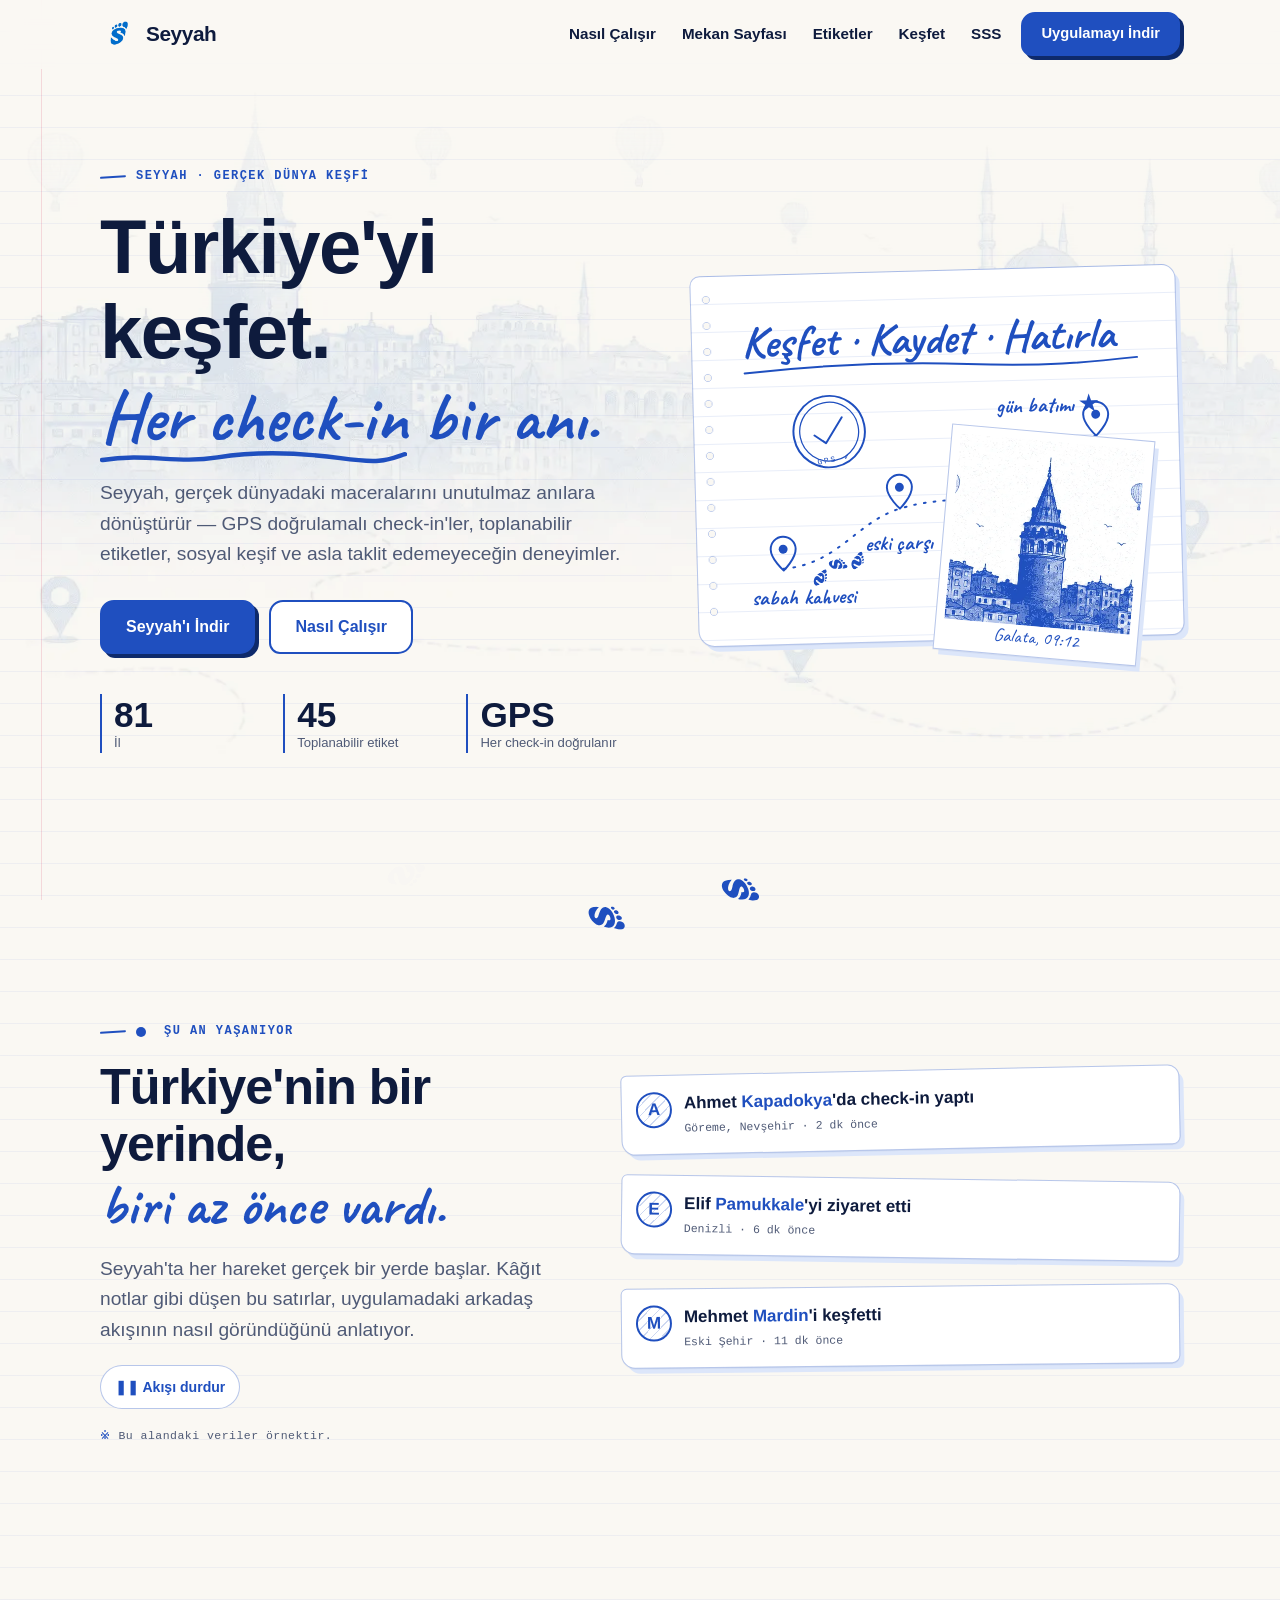
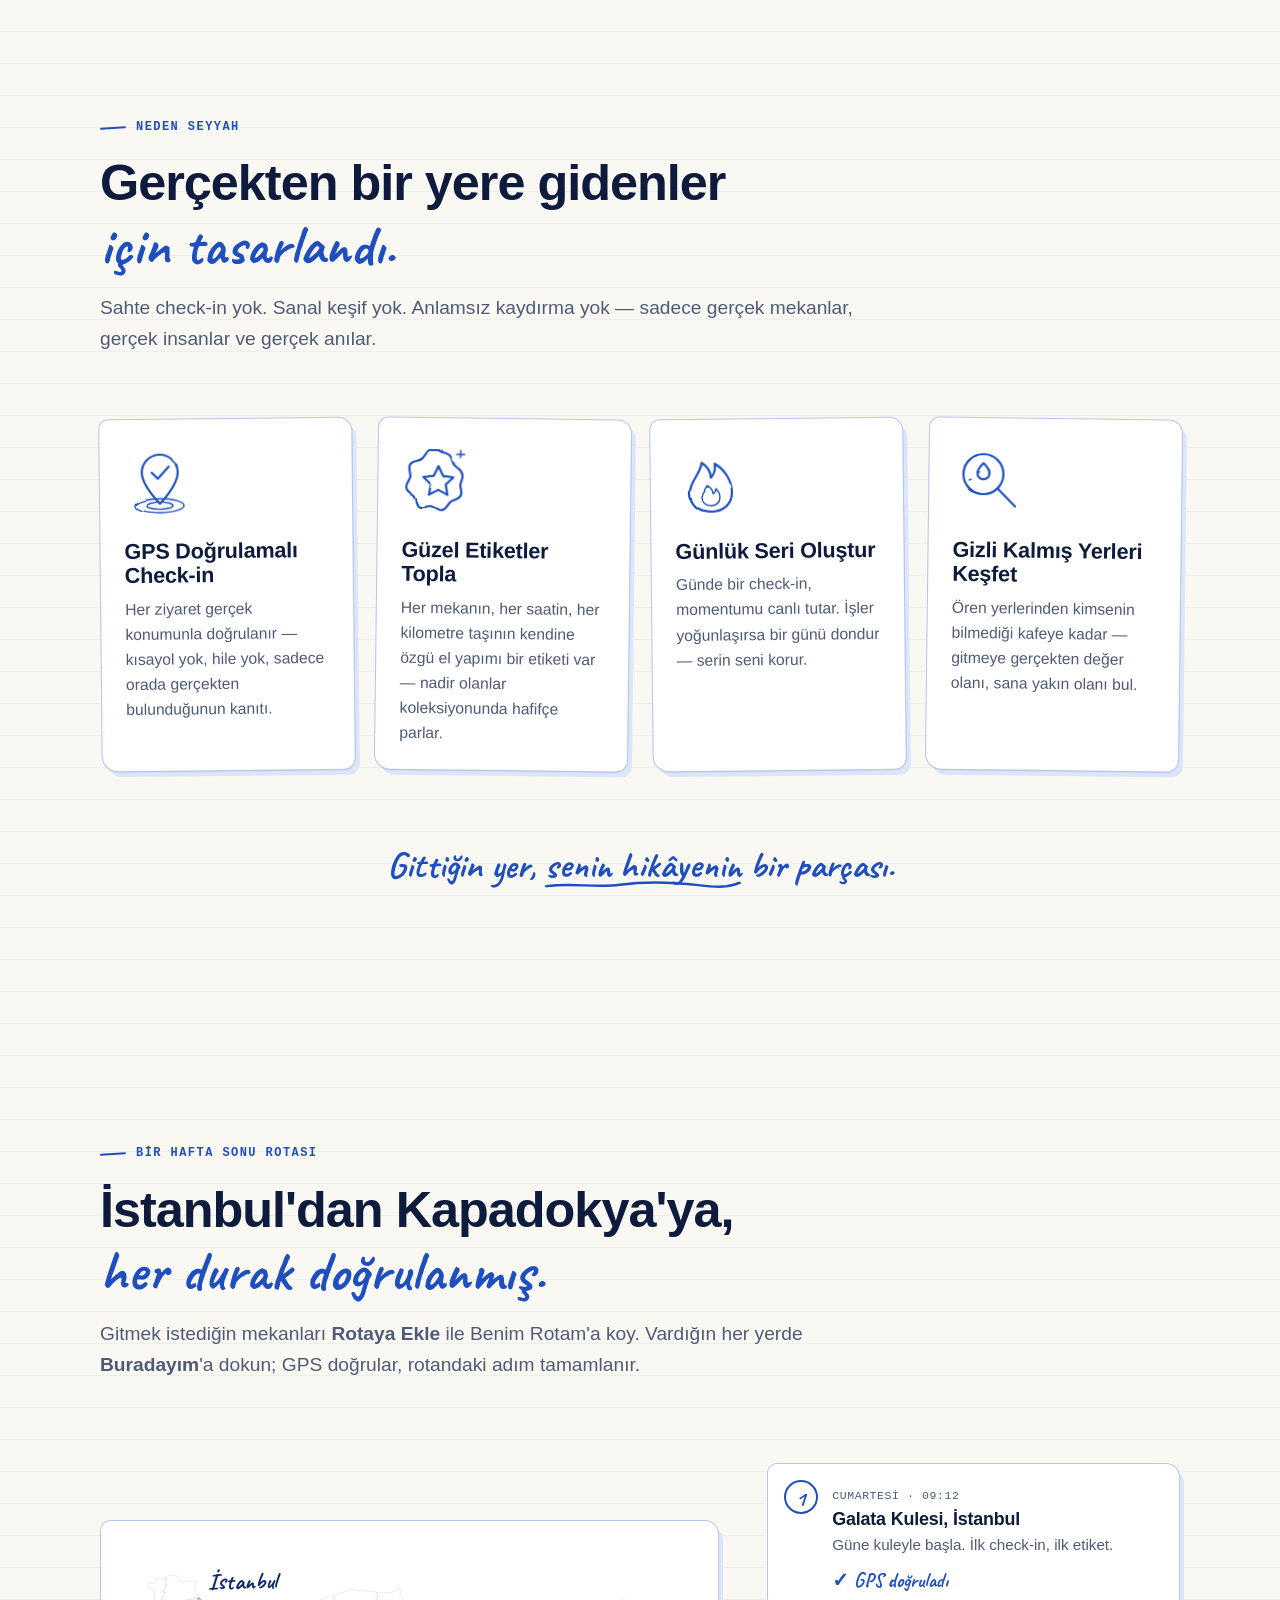
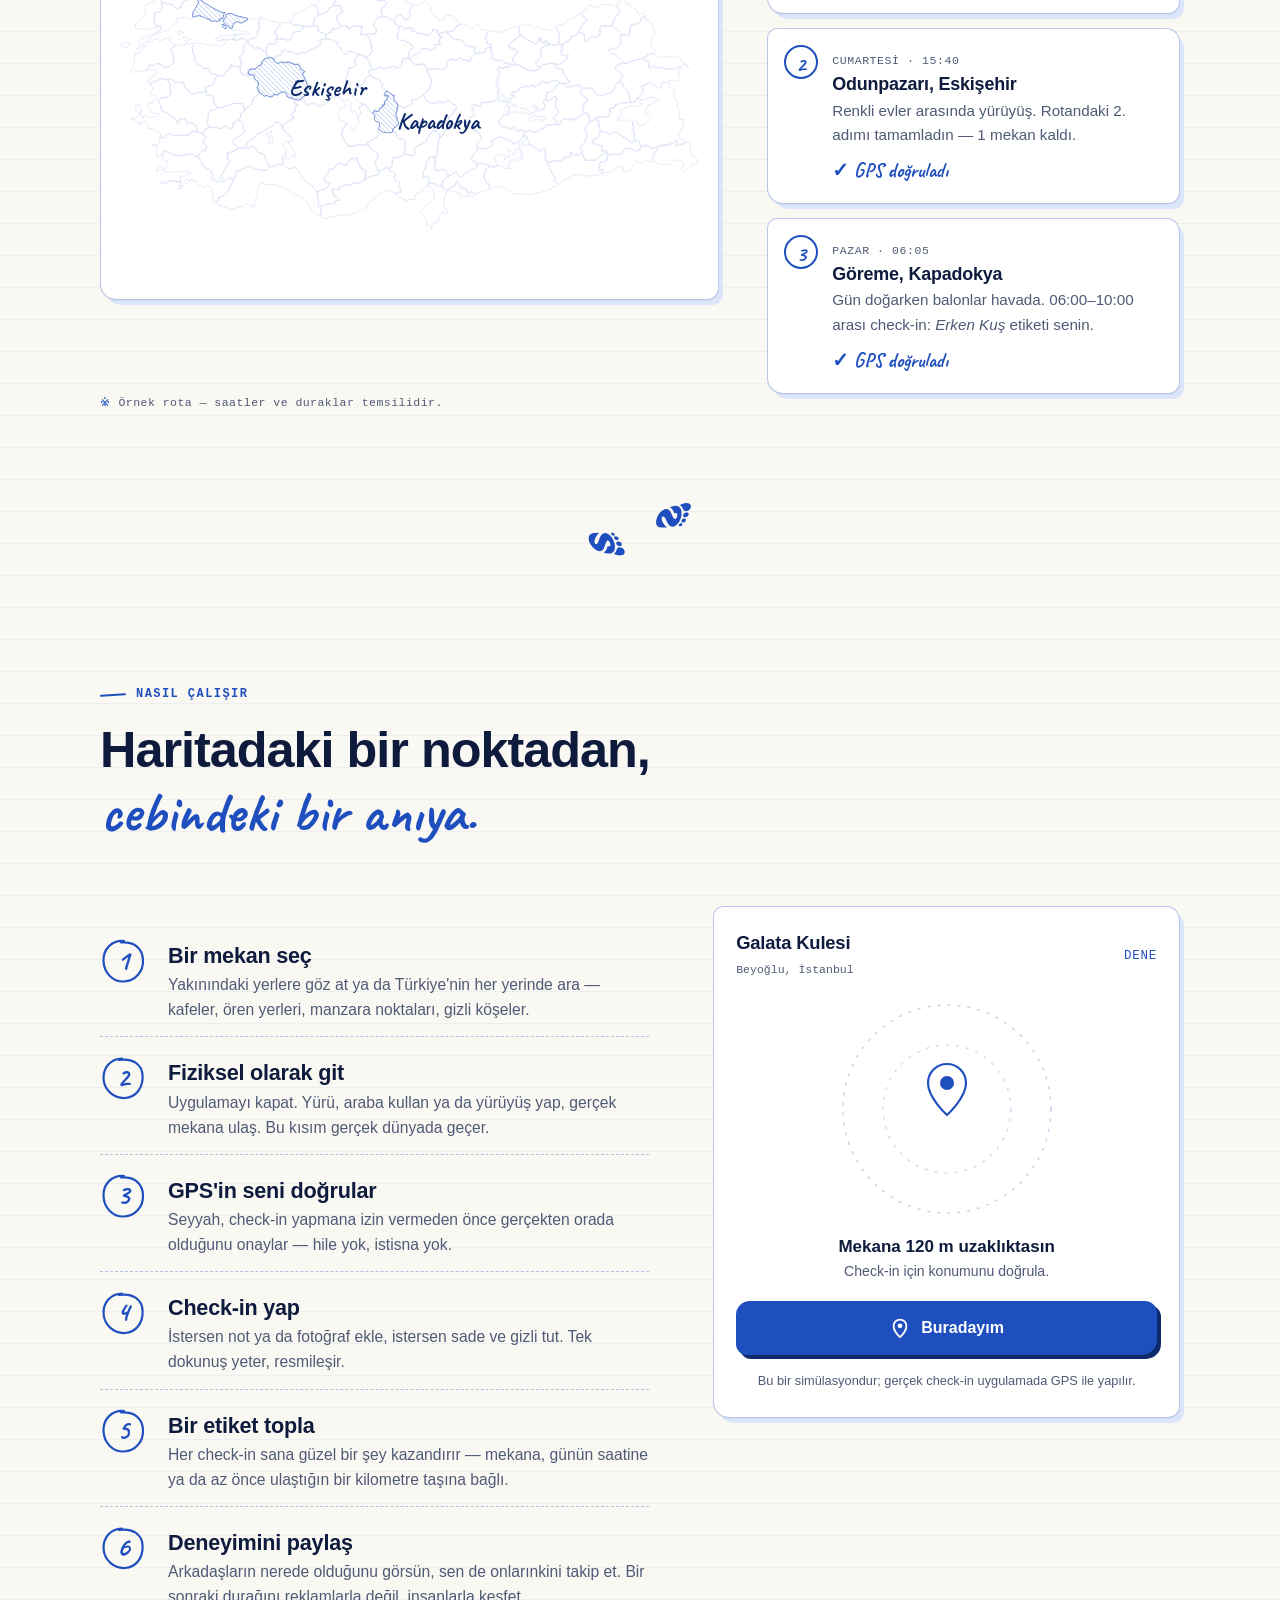
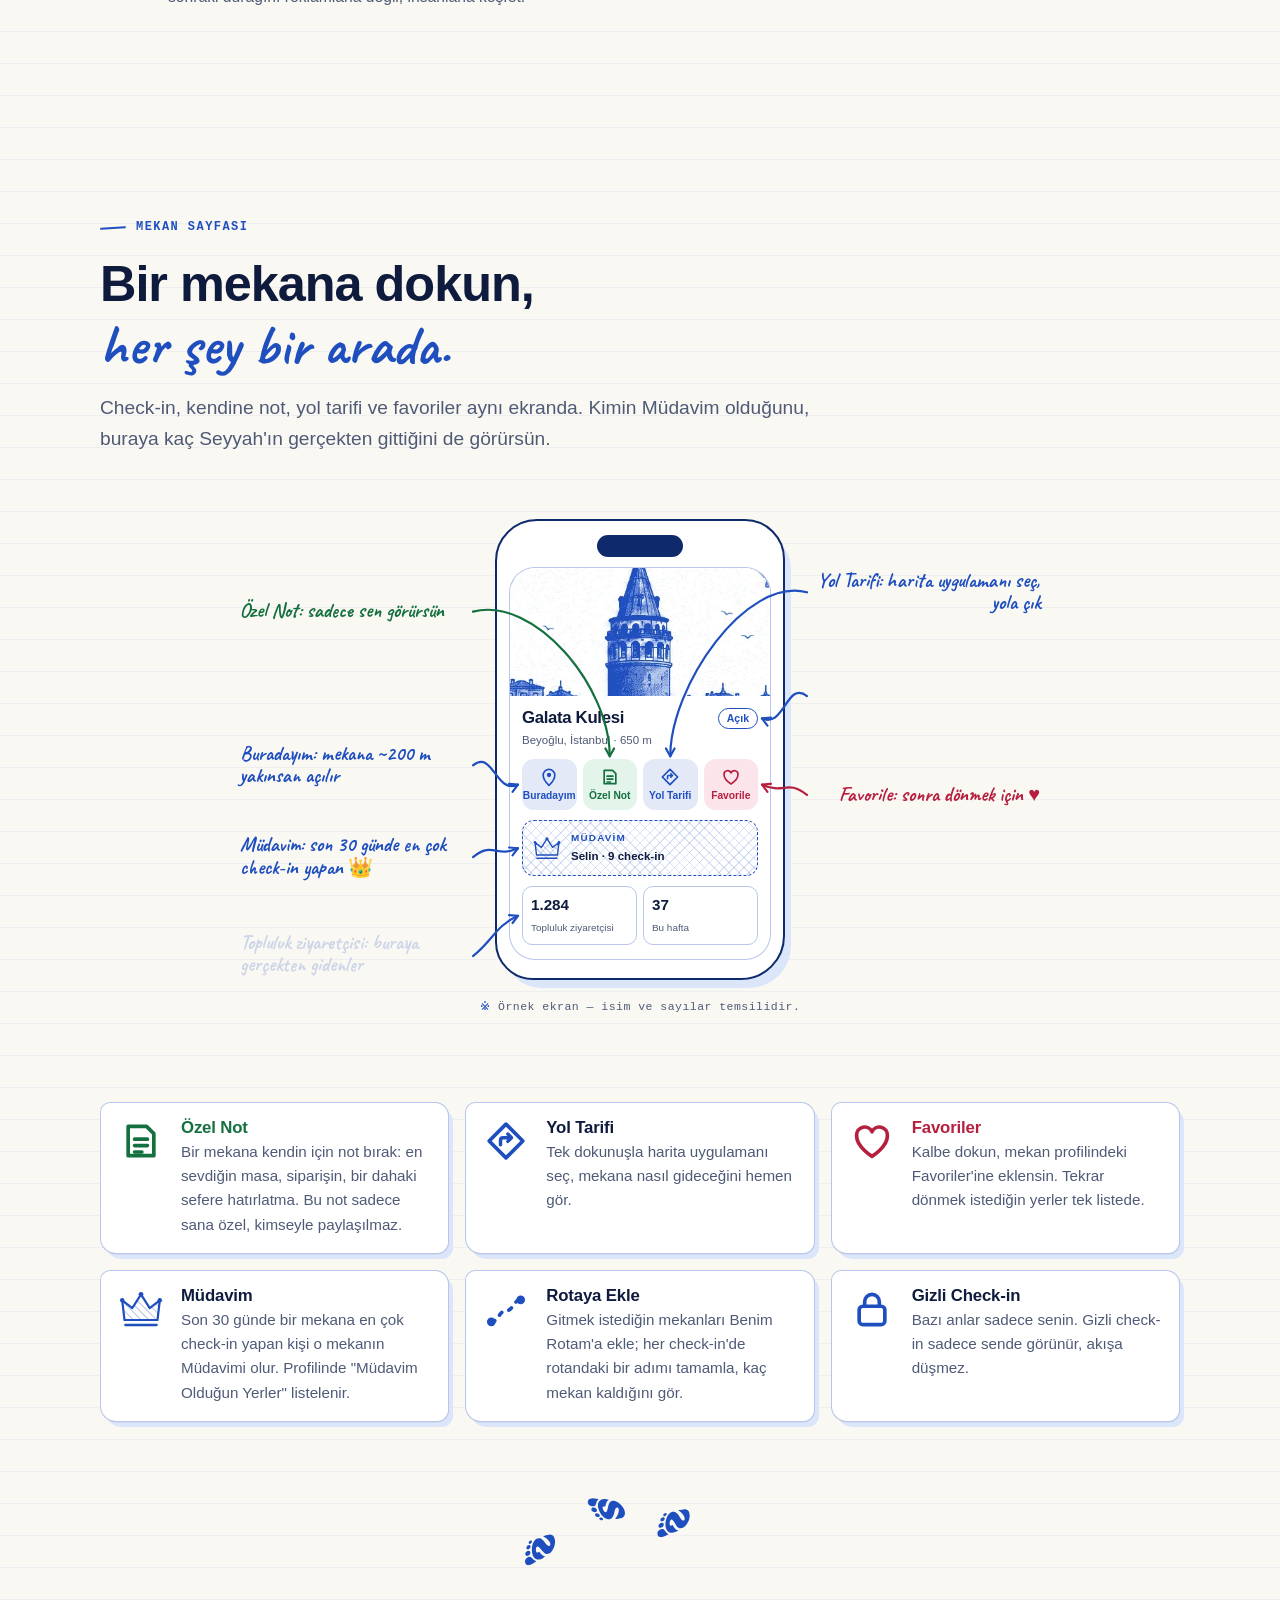
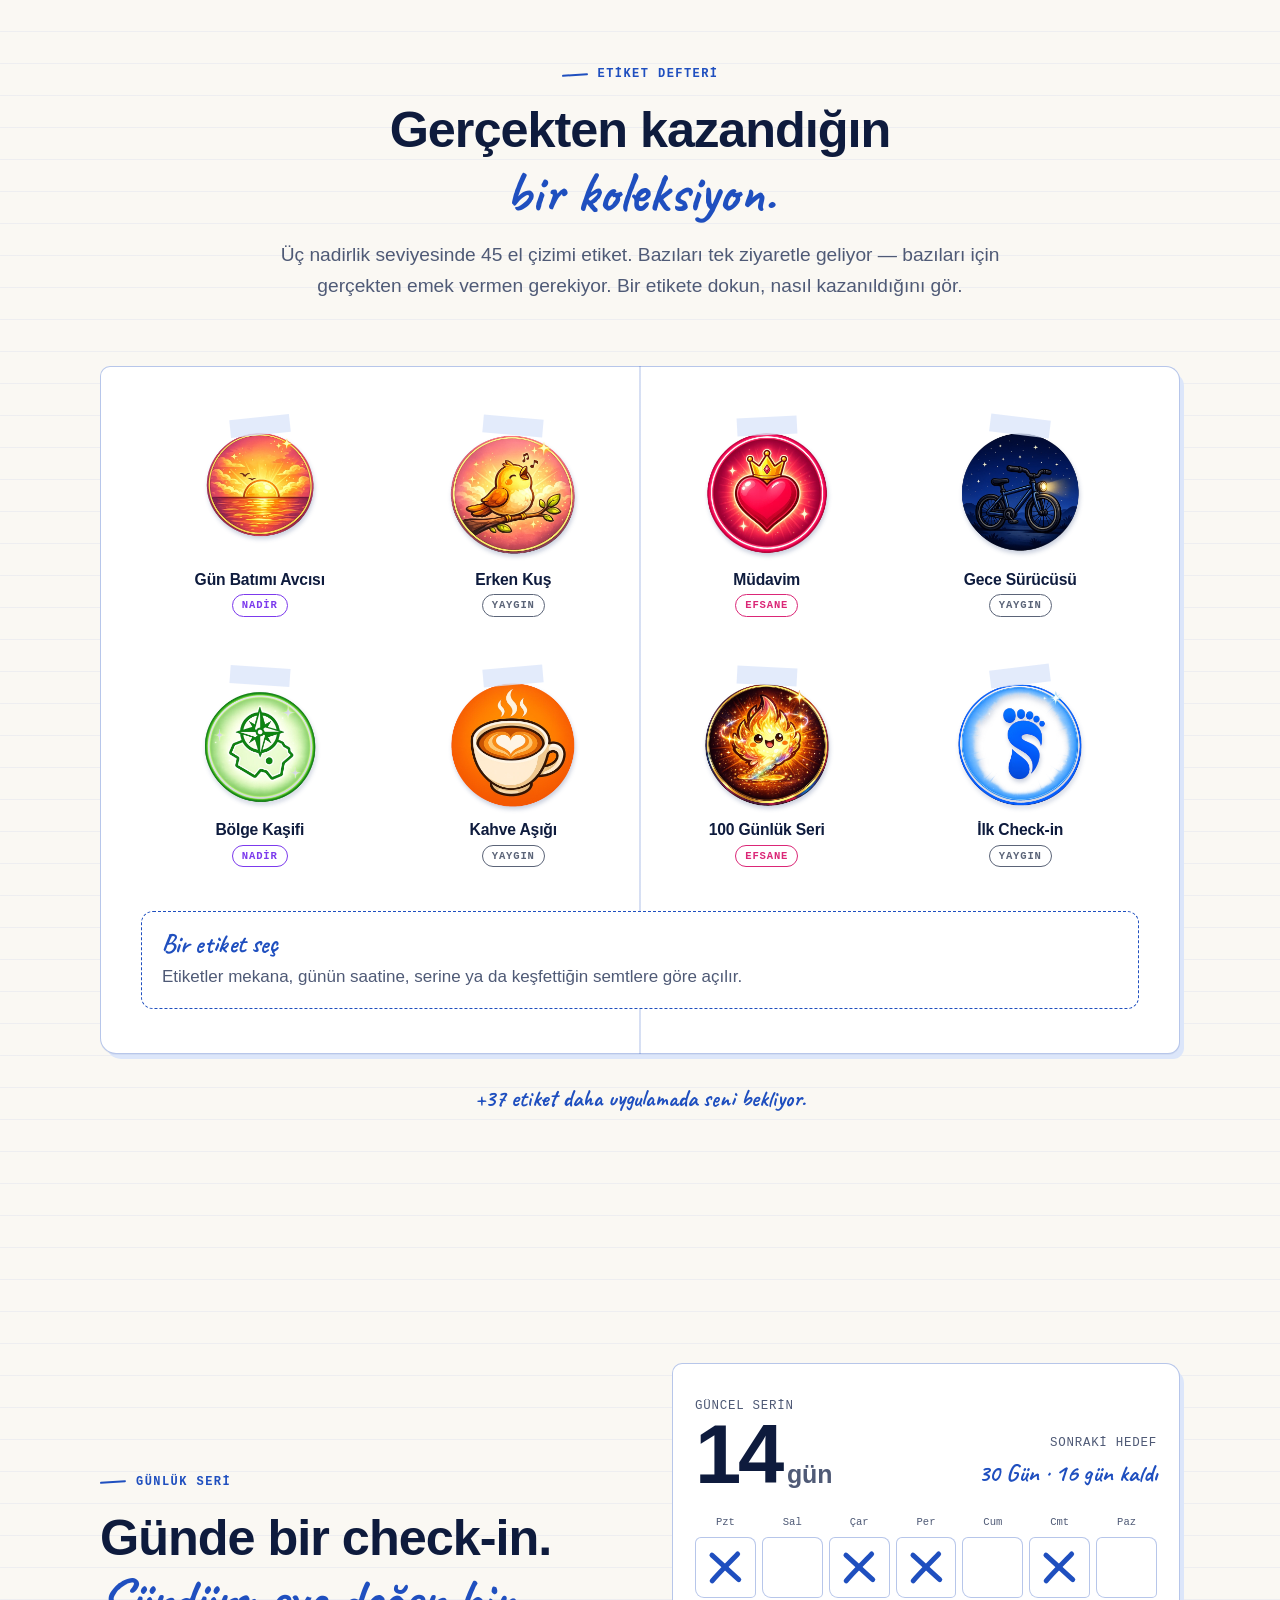
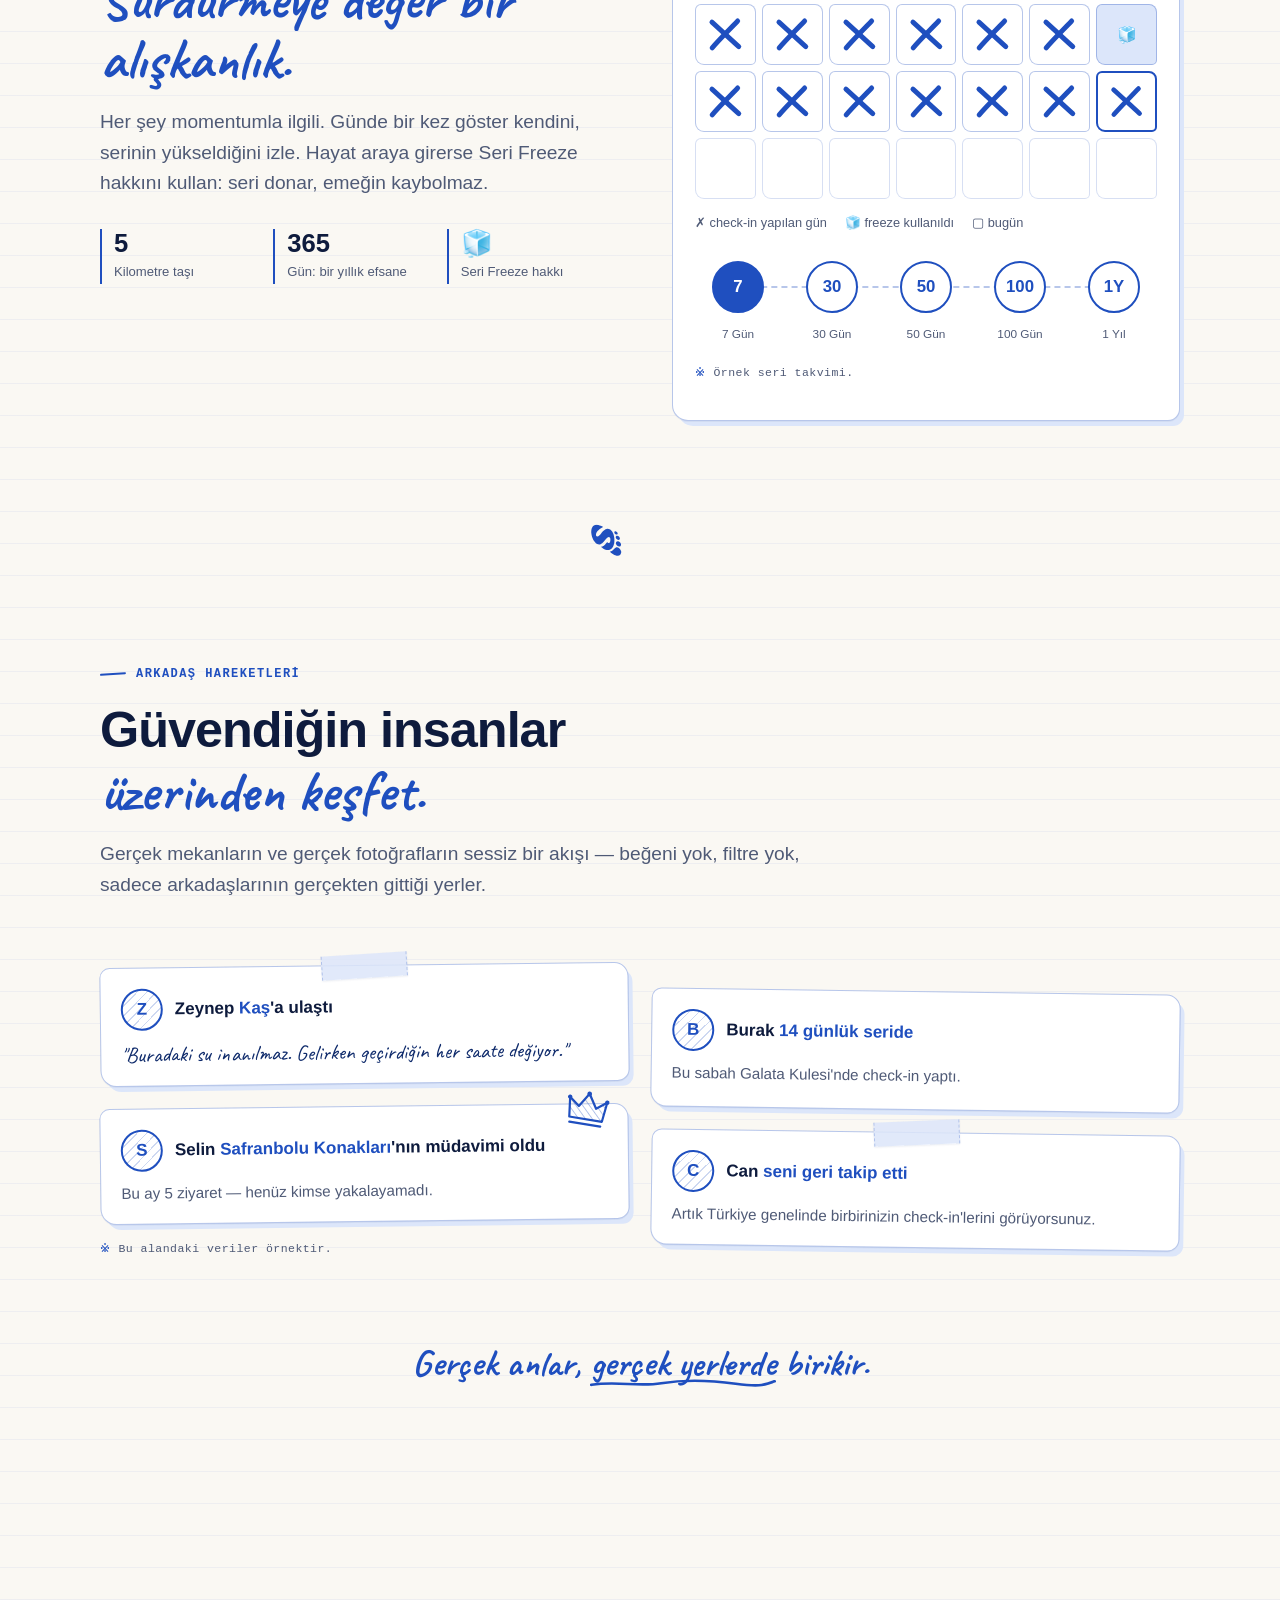
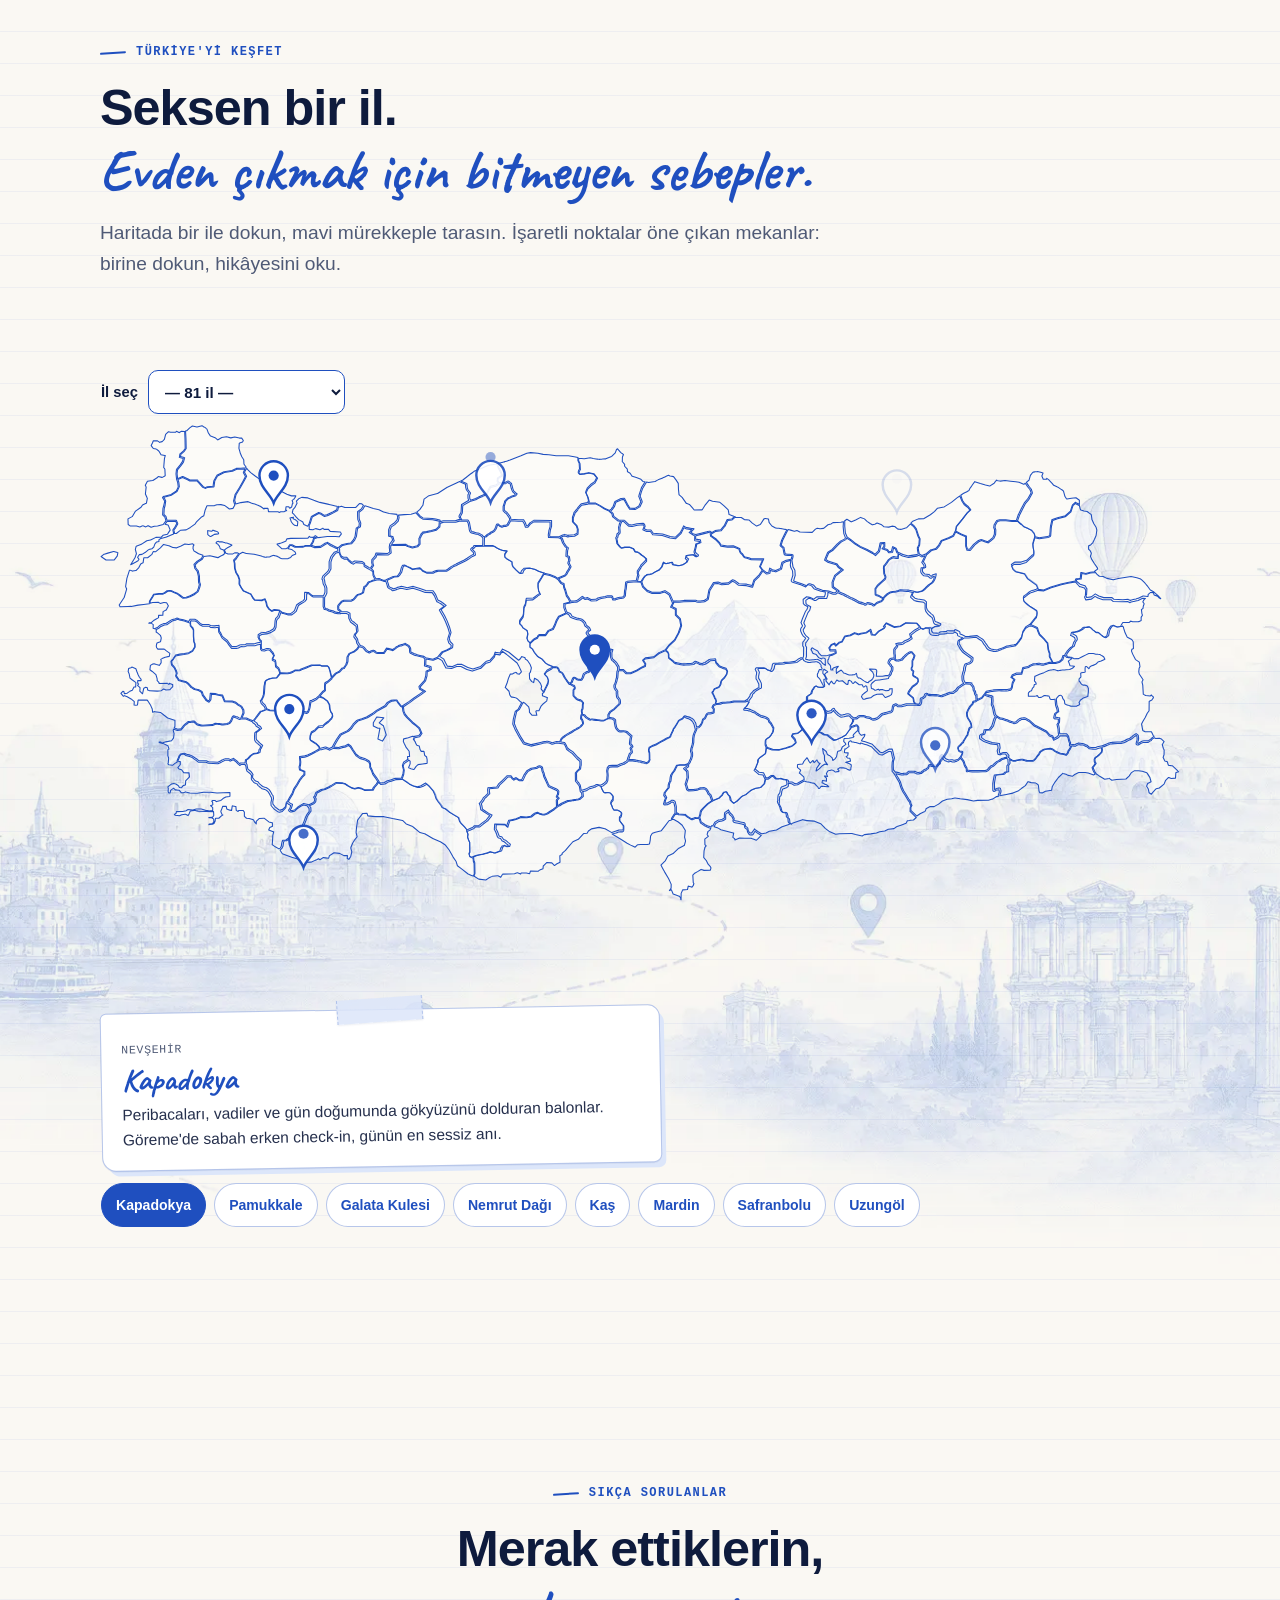
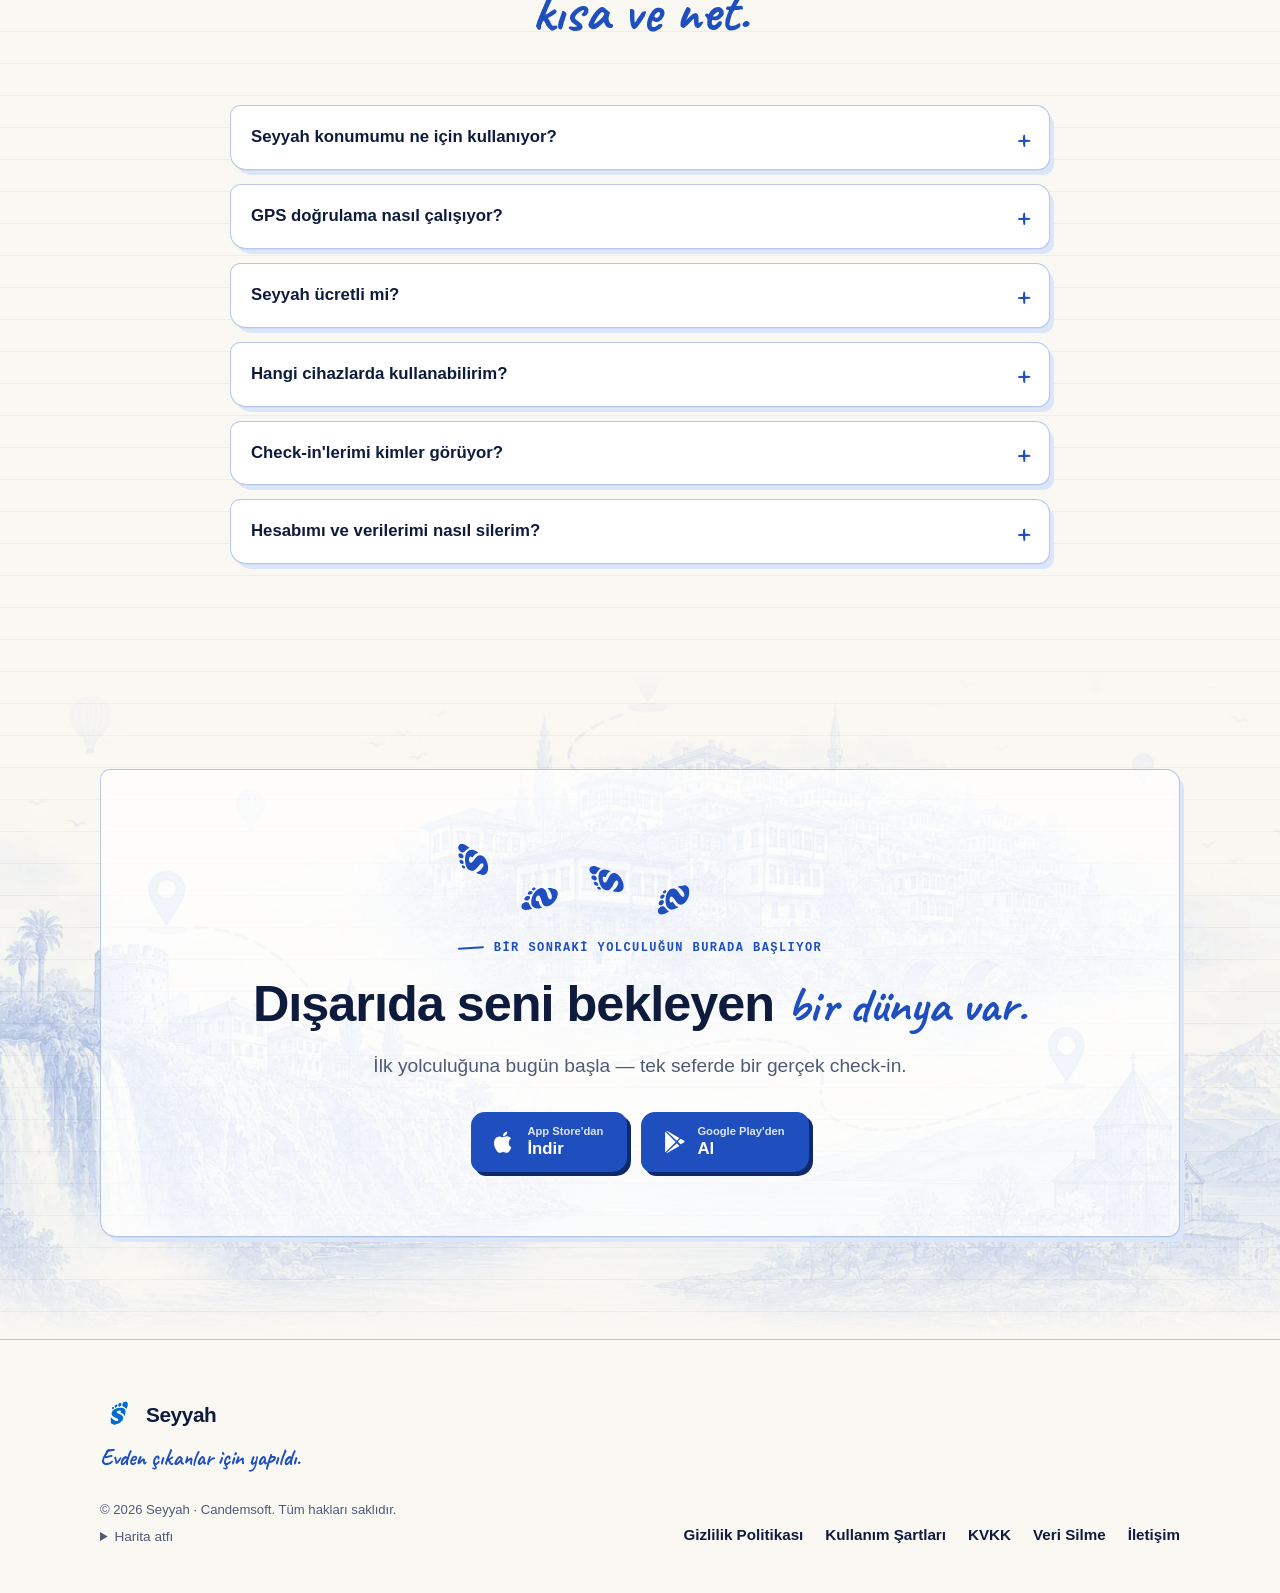
==== commit 4d1709c4: "feat: Pexels yerine uygulamanın karakalem sahneleri; ayak izleri logo şeklinde - Keşfet bölümünde ya" ====
--- a/index.html
+++ b/index.html
@@ -42,15 +42,9 @@
       <line x1="0" y1="0" x2="0" y2="6" stroke="#1f4fbf" stroke-width="1.1" stroke-opacity=".5"/>
       <line x1="0" y1="3" x2="6" y2="3" stroke="#1f4fbf" stroke-width="1.1" stroke-opacity=".5"/>
     </pattern>
-    <!-- logo motifi: sağ ayak izi (başparmak sağda) -->
-    <symbol id="foot-r" viewBox="0 0 40 62">
-      <path d="M15 60C6.5 58.5 4 48 6.8 37.5 8.6 30.8 8 24 11.6 18.8 15.6 13 26 12.6 30.2 19 34.2 25.2 32.4 33.6 30.2 41.6 27.8 50.6 24.4 61.4 15 60Z" fill="url(#hatch)" stroke="#1f4fbf" stroke-width="2"/>
-      <ellipse cx="29.5" cy="7.6" rx="5.2" ry="6.6" fill="#1f4fbf"/>
-      <circle cx="20.4" cy="5.4" r="3.4" fill="#1f4fbf"/>
-      <circle cx="13.2" cy="7.6" r="2.9" fill="#1f4fbf"/>
-      <circle cx="7.4" cy="12" r="2.4" fill="#1f4fbf"/>
-    </symbol>
-    <symbol id="foot-l" viewBox="0 0 40 62"><use href="#foot-r" transform="translate(40 0) scale(-1 1)"/></symbol>
+    <!-- logo motifi: Seyyah logosundaki ayak izi (assets/icon.png'den potrace ile vektörleştirildi) -->
+    <symbol id="foot-r" viewBox="0 0 244 323"><path fill="#1f4fbf" transform="translate(0 323) scale(.1 -.1)" d="M1948 3197 c-218 -92 -358 -390 -268 -567 25 -50 74 -89 183 -147 153 -81 271 -183 319 -277 25 -48 25 -49 98 114 209 462 194 754 -45 870 -75 36 -209 39 -287 7z M1284 3021 c-124 -56 -215 -215 -198 -343 28 -216 316 -194 423 32 35 74 38 212 5 257 -54 72 -143 93 -230 54z M785 2801 c-171 -42 -270 -297 -154 -395 80 -68 230 3 289 137 69 155 -2 290 -135 258z M340 2479 c-90 -36 -159 -175 -130 -263 36 -111 183 -80 253 54 71 135 -1 257 -123 209z M1250 2369 c-495 -55 -957 -334 -1072 -647 -37 -98 -32 -258 9 -342 64 -129 158 -216 348 -324 55 -31 103 -56 108 -56 17 0 216 -96 273 -132 233 -146 210 -348 -40 -348 -225 0 -561 212 -778 490 -32 41 -29 46 -59 -120 -30 -167 -33 -432 -5 -530 96 -347 487 -448 970 -251 348 143 663 425 748 670 36 104 33 256 -6 331 -78 151 -191 234 -503 371 -351 154 -446 276 -307 397 114 101 421 135 484 55 28 -36 26 -104 -5 -172 -30 -64 -32 -61 70 -101 238 -94 419 -251 450 -391 4 -16 10 -29 14 -29 9 0 60 115 101 229 216 593 -125 975 -800 900z"/></symbol>
+    <symbol id="foot-l" viewBox="0 0 244 323"><use href="#foot-r" width="244" height="323" transform="translate(244 0) scale(-1 1)"/></symbol>
     <symbol id="i-pin" viewBox="0 0 24 24"><path d="M12 22s7-6.6 7-12.2A7 7 0 0 0 5 9.8C5 15.4 12 22 12 22Z" fill="none" stroke="currentColor" stroke-width="2" stroke-linejoin="round"/><circle cx="12" cy="9.6" r="2.6" fill="currentColor"/></symbol>
     <symbol id="i-note" viewBox="0 0 24 24"><path d="M5 4h10l4 4v12H5z" fill="none" stroke="currentColor" stroke-width="2" stroke-linejoin="round"/><path d="M8.5 11h7M8.5 14.5h7M8.5 18h4" stroke="currentColor" stroke-width="2" stroke-linecap="round"/></symbol>
     <symbol id="i-dir" viewBox="0 0 24 24"><path d="M12 2.8 21.2 12 12 21.2 2.8 12Z" fill="none" stroke="currentColor" stroke-width="2" stroke-linejoin="round"/><path d="M9 14v-2.4c0-.9.6-1.4 1.4-1.4H15m-2-2 2 2-2 2" fill="none" stroke="currentColor" stroke-width="1.9" stroke-linecap="round" stroke-linejoin="round"/></symbol>
@@ -92,7 +86,7 @@
 <main id="icerik">
 
 <!-- ============ HERO ============ -->
-<section class="hero" id="top">
+<section class="hero sketch-bg sketch-istanbul" id="top">
   <div class="wrap hero-grid">
     <div>
       <p class="eyebrow">Seyyah · Gerçek Dünya Keşfi</p>
@@ -134,7 +128,7 @@
           <text x="150" y="282" class="hero-word" font-size="24">eski çarşı</text>
           <text x="300" y="132" class="hero-word" font-size="24">gün batımı ★</text>
           <!-- GPS onay damgası -->
-          <g transform="translate(206 104) rotate(-10)">
+          <g transform="translate(62 112) rotate(-10)">
             <circle data-draw class="ink" cx="44" cy="44" r="40" stroke-width="2.4"/>
             <circle data-draw class="ink ink-thin" cx="44" cy="44" r="33"/>
             <path data-draw class="ink" d="M27 45l11 11 23-25" stroke-width="4"/>
@@ -147,8 +141,8 @@
         </svg>
       </div>
       <figure class="hero-polaroid">
-        <div class="sketch" style="aspect-ratio:1" data-sketch="galata">
-          <img src="assets/photos/galata.webp" alt="" width="300" height="300" loading="eager" fetchpriority="low">
+        <div class="drawing" style="aspect-ratio:1">
+          <img src="assets/sketches/galata.webp" alt="" width="370" height="370" loading="eager" fetchpriority="low">
         </div>
         <figcaption>Galata, 09:12</figcaption>
       </figure>
@@ -335,7 +329,7 @@
       <div class="phone-stage" id="phoneStage">
         <div class="phone" role="img" aria-label="Seyyah mekan ekranı çizimi: Galata Kulesi; Buradayım, Özel Not, Yol Tarifi ve Favorile butonları, Müdavim kartı ve topluluk ziyaretçisi sayısı">
           <div class="screen" aria-hidden="true">
-            <div class="sketch screen-hero"><img src="assets/photos/galata.webp" alt="" width="400" height="260" loading="lazy"></div>
+            <div class="drawing screen-hero"><img src="assets/sketches/galata.webp" alt="" width="370" height="370" loading="lazy"></div>
             <div class="screen-body">
               <div class="screen-title"><h4>Galata Kulesi</h4><span class="badge-open" data-annot="open">Açık</span></div>
               <p class="screen-meta">Beyoğlu, İstanbul · 650 m</p>
@@ -507,35 +501,27 @@
 </section>
 
 <!-- ============ TÜRKİYE'Yİ KEŞFET ============ -->
-<section class="section" id="kesfet" aria-labelledby="kesfet-baslik">
+<section class="section sketch-bg" id="kesfet" aria-labelledby="kesfet-baslik">
   <div class="wrap">
     <div class="section-head">
       <p class="eyebrow">Türkiye'yi Keşfet</p>
       <h2 id="kesfet-baslik">Seksen bir il. <span class="hand">Evden çıkmak için bitmeyen sebepler.</span></h2>
-      <p class="lead">Haritada bir ile dokun, mavi mürekkeple tarasın. İşaretli noktalar öne çıkan mekanlar: birini seç, karakalem çizimin altından gerçek fotoğrafı çıkar.</p>
-    </div>
-    <div class="explore-grid">
-      <div class="paper map-shell">
-        <div class="map-tools">
-          <label for="ilSelect">İl seç <select id="ilSelect"><option value="">— 81 il —</option></select></label>
-          <span class="map-readout" id="mapReadout" aria-live="polite"></span>
-        </div>
+      <p class="lead">Haritada bir ile dokun, mavi mürekkeple tarasın. İşaretli noktalar öne çıkan mekanlar: birine dokun, hikâyesini oku.</p>
+    </div>
+    <div class="paper map-shell">
+      <div class="map-tools">
+        <label for="ilSelect">İl seç <select id="ilSelect"><option value="">— 81 il —</option></select></label>
+        <span class="map-readout" id="mapReadout" aria-live="polite"></span>
+      </div>
+      <div class="map-stage">
         <div class="tr-map" id="trMap"><p class="map-fallback">Harita yükleniyor…</p></div>
-        <ul class="place-chips" id="placeChips" aria-label="Öne çıkan mekanlar"></ul>
-      </div>
-      <article class="paper place-card" id="placeCard" aria-live="polite">
-        <div class="compare" id="compare">
-          <img id="cmpPhoto" src="assets/photos/kapadokya.webp" alt="" width="1200" height="800" loading="lazy">
-          <div class="sketch"><img id="cmpSketch" src="assets/photos/kapadokya.webp" alt="" width="1200" height="800" loading="lazy"></div>
-          <div class="divider"><span class="knob" aria-hidden="true">⇆</span></div>
-          <span class="lbl l" aria-hidden="true">çizim</span><span class="lbl r" aria-hidden="true">gerçek</span>
-          <input type="range" min="0" max="100" value="50" id="cmpRange" aria-label="Çizim ile fotoğraf arasında kaydır">
-        </div>
-        <span class="where" id="pcWhere">Nevşehir</span>
-        <h3 id="pcTitle">Kapadokya</h3>
-        <p id="pcText"></p>
-        <p class="credit" id="pcCredit"></p>
-      </article>
+        <article class="place-note tape" id="placeCard" aria-live="polite">
+          <span class="where" id="pcWhere">Nevşehir</span>
+          <h3 id="pcTitle">Kapadokya</h3>
+          <p id="pcText"></p>
+        </article>
+      </div>
+      <ul class="place-chips" id="placeChips" aria-label="Öne çıkan mekanlar"></ul>
     </div>
   </div>
 </section>
@@ -577,7 +563,7 @@
 </section>
 
 <!-- ============ İNDİR ============ -->
-<section class="section" id="indir" aria-labelledby="indir-baslik">
+<section class="section sketch-bg sketch-karadeniz" id="indir" aria-labelledby="indir-baslik">
   <div class="wrap">
     <div class="paper cta-card">
       <svg class="trail" data-trail viewBox="0 0 520 120" aria-hidden="true" style="margin:-24px auto 0"></svg>
@@ -601,8 +587,8 @@
       <p class="made">Evden çıkanlar için yapıldı.</p>
       <small>© 2026 Seyyah · Candemsoft. Tüm hakları saklıdır.</small>
       <details class="credits">
-        <summary>Fotoğraf ve harita atıfları</summary>
-        <ul id="creditList">
+        <summary>Harita atfı</summary>
+        <ul>
           <li>Türkiye il haritası: <a href="https://github.com/dnomak/svg-turkiye-haritasi" rel="noopener">svg-turkiye-haritasi</a> (MIT, Doğukan Güven Nomak)</li>
         </ul>
       </details>
--- a/assets/css/site.css
+++ b/assets/css/site.css
@@ -261,13 +261,23 @@
 .hero-polaroid figcaption { position: absolute; left: 0; right: 0; bottom: 4px; text-align: center; font-family: var(--f-hand); font-size: 1.15rem; color: var(--ink); }
 @media (min-width: 960px) { .hero-grid { grid-template-columns: 1.05fr 0.95fr; gap: 56px; } }
 
-/* mavi karakalem görünümü: gerçek çizim gelene kadar fotoğrafı mürekkep tonuna çeviren yer tutucu */
-.sketch { position: relative; overflow: hidden; background: #fff; isolation: isolate; }
-.sketch img { width: 100%; height: 100%; object-fit: cover; filter: grayscale(1) contrast(1.35) brightness(1.42); }
-.sketch::before { content: ""; position: absolute; inset: 0; background: var(--ink); mix-blend-mode: lighten; z-index: 1; pointer-events: none; }
-.sketch::after { content: ""; position: absolute; inset: 0; background: var(--hatch); mix-blend-mode: multiply; opacity: 0.5; z-index: 2; pointer-events: none; }
-.sketch.is-drawing img { filter: none; }
-.sketch.is-drawing::before, .sketch.is-drawing::after { display: none; }
+/* uygulamanın karakalem çizimleri (assets/sketches) */
+.drawing { position: relative; overflow: hidden; background: #fff; }
+.drawing img { width: 100%; height: 100%; object-fit: cover; }
+
+/* bölüm arka planında soluk karakalem sahne */
+.sketch-bg { position: relative; }
+.sketch-bg > .wrap { z-index: 1; }
+.sketch-bg::before {
+  content: ""; position: absolute; inset: 0; z-index: 0; pointer-events: none;
+  background: url("../sketches/turkiye-rotasi.webp") center bottom / min(1500px, 140%) auto no-repeat;
+  opacity: 0.95; mix-blend-mode: multiply;
+  -webkit-mask-image: linear-gradient(to bottom, transparent 0, #000 30%, #000 80%, transparent 100%);
+          mask-image: linear-gradient(to bottom, transparent 0, #000 30%, #000 80%, transparent 100%);
+}
+.sketch-istanbul::before { background-image: url("../sketches/istanbul.webp"); background-position: center 85%; opacity: 0.75; }
+.sketch-karadeniz::before { background-image: url("../sketches/karadeniz-dogu.webp"); background-position: center; opacity: 0.7; }
+@media (max-width: 699px) { .sketch-bg::before { background-size: 220% auto; } }
 
 /* ---------- ayak izi geçişleri ---------- */
 .trail { display: block; width: min(520px, 92%); height: 120px; margin: -36px auto; overflow: visible; color: var(--ink); position: relative; z-index: 1; }
@@ -528,27 +538,16 @@
 .map-fallback { padding: 40px 10px; text-align: center; color: var(--muted); }
 .place-chips { display: flex; flex-wrap: wrap; gap: 8px; margin-top: 16px; list-style: none; padding: 0; }
 .place-chips .chip-btn[aria-pressed="true"] { background: var(--ink); color: #fff; border-color: var(--ink); }
-.explore-grid { display: grid; gap: 28px; }
-.place-card { padding: 16px; }
-.place-card h3 { font-size: 1.35rem; margin-top: 14px; }
-.place-card .where { font-family: var(--f-mono); font-size: 0.72rem; letter-spacing: 0.06em; text-transform: uppercase; color: var(--muted); }
-.place-card p { margin: 8px 0 0; color: var(--text); font-size: 0.98rem; }
-.credit { font-size: 0.74rem; color: var(--muted); margin-top: 10px !important; }
-.credit a { color: var(--muted); }
-@media (min-width: 1000px) { .explore-grid { grid-template-columns: 1.55fr 0.85fr; align-items: start; } .place-card { position: sticky; top: 100px; } }
-
-/* çizim ↔ fotoğraf karşılaştırma */
-.compare { position: relative; aspect-ratio: 4 / 3; border-radius: 8px; overflow: hidden; border: 1.5px solid var(--ink-line); --pos: 50%; user-select: none; touch-action: pan-y; }
-.compare > img, .compare .sketch { position: absolute; inset: 0; width: 100%; height: 100%; }
-.compare > img { object-fit: cover; }
-.compare .sketch { clip-path: inset(0 calc(100% - var(--pos)) 0 0); }
-.compare .divider { position: absolute; top: 0; bottom: 0; left: var(--pos); width: 0; border-left: 2px dashed #fff; z-index: 3; pointer-events: none; }
-.compare .knob { position: absolute; top: 50%; left: 0; width: 44px; height: 44px; transform: translate(-50%, -50%); border-radius: 50%; background: #fff; border: 2px solid var(--ink); display: grid; place-items: center; color: var(--ink); font-weight: 900; box-shadow: 0 2px 8px rgba(14, 42, 107, 0.25); }
-.compare input[type="range"] { position: absolute; inset: 0; width: 100%; height: 100%; opacity: 0; cursor: ew-resize; z-index: 4; margin: 0; }
-.compare .lbl { position: absolute; bottom: 10px; z-index: 3; font-family: var(--f-hand); font-size: 1.15rem; font-weight: 700; padding: 0 8px; border-radius: 6px; background: rgba(255, 255, 255, 0.92); color: var(--ink); pointer-events: none; }
-.compare .lbl.l { left: 10px; }
-.compare .lbl.r { right: 10px; }
-.compare:focus-within { outline: 2.5px dashed var(--ink); outline-offset: 3px; }
+#kesfet .map-shell { max-width: 1080px; margin: 0 auto; background: transparent; border-color: transparent; box-shadow: none; padding-left: 0; padding-right: 0; }
+#kesfet .tr-map .iller path { fill: rgba(255, 255, 255, 0.45); stroke-width: 1; }
+#kesfet .tr-map .iller path:hover, #kesfet .tr-map .iller path.active { fill: url(#hatch); }
+#kesfet .tr-map .iller path.visited { fill: url(#hatch-x); }
+.map-stage { position: relative; }
+.place-note { margin-top: 18px; padding: 20px 20px 18px; background: #fff; border: 1.5px solid var(--ink-line); border-radius: 6px 12px 8px 14px; box-shadow: var(--shadow); transform: rotate(-1deg); }
+.place-note .where { font-family: var(--f-mono); font-size: 0.72rem; letter-spacing: 0.06em; text-transform: uppercase; color: var(--muted); }
+.place-note h3 { font-family: var(--f-hand); font-size: 2rem; font-weight: 700; color: var(--ink); letter-spacing: 0; line-height: 1.05; margin: 2px 0 6px; }
+.place-note p { margin: 0; font-size: 0.97rem; }
+@media (min-width: 800px) { .place-note { max-width: 560px; } }
 
 /* ---------- SSS ---------- */
 .faq { max-width: 820px; margin: 0 auto; display: grid; gap: 14px; }
@@ -561,6 +560,7 @@
 .faq .ans p:last-child { margin-bottom: 0; }
 
 /* ---------- indir ---------- */
+.sketch-bg .cta-card { background: rgba(255, 255, 255, 0.72); }
 .cta-card { padding: clamp(32px, 6vw, 64px) clamp(20px, 5vw, 64px); text-align: center; overflow: hidden; }
 .cta-card h2 { max-width: 16em; margin: 0 auto; }
 .cta-card .lead { margin: 18px auto 30px; }
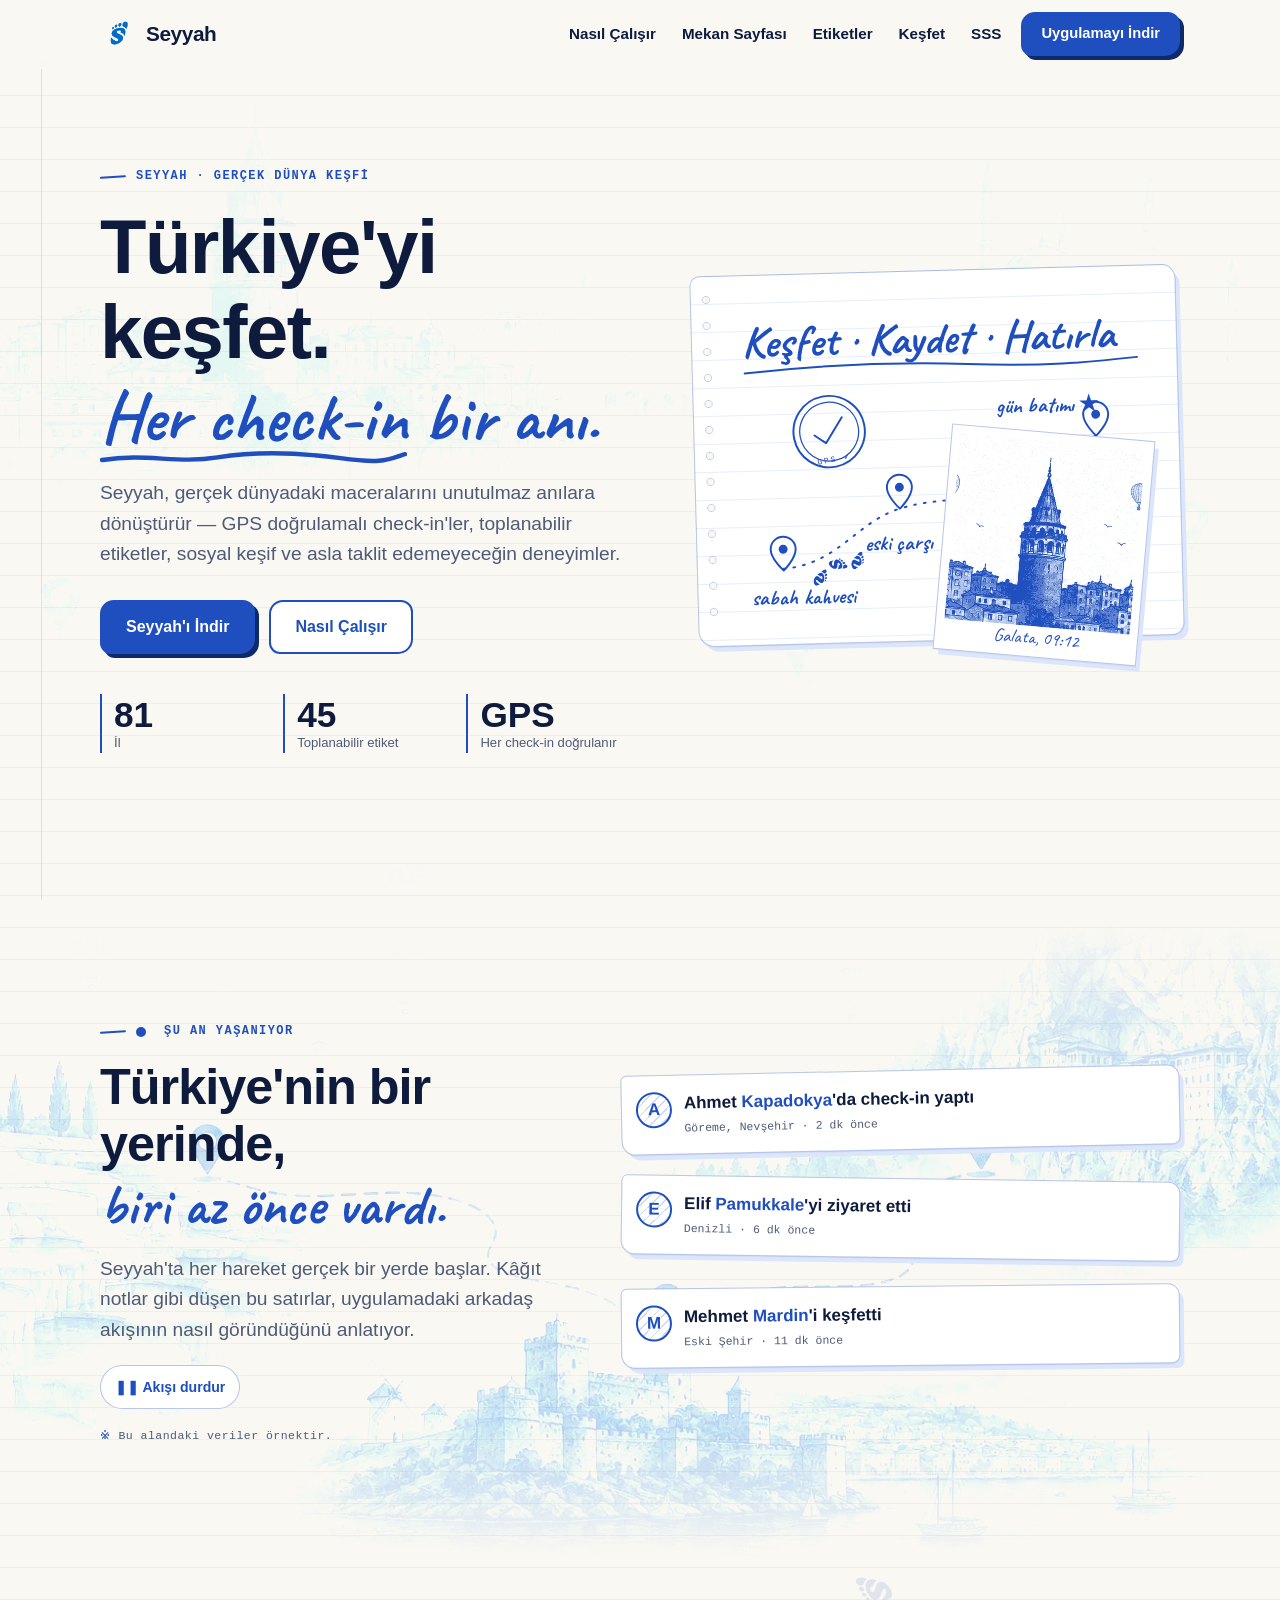
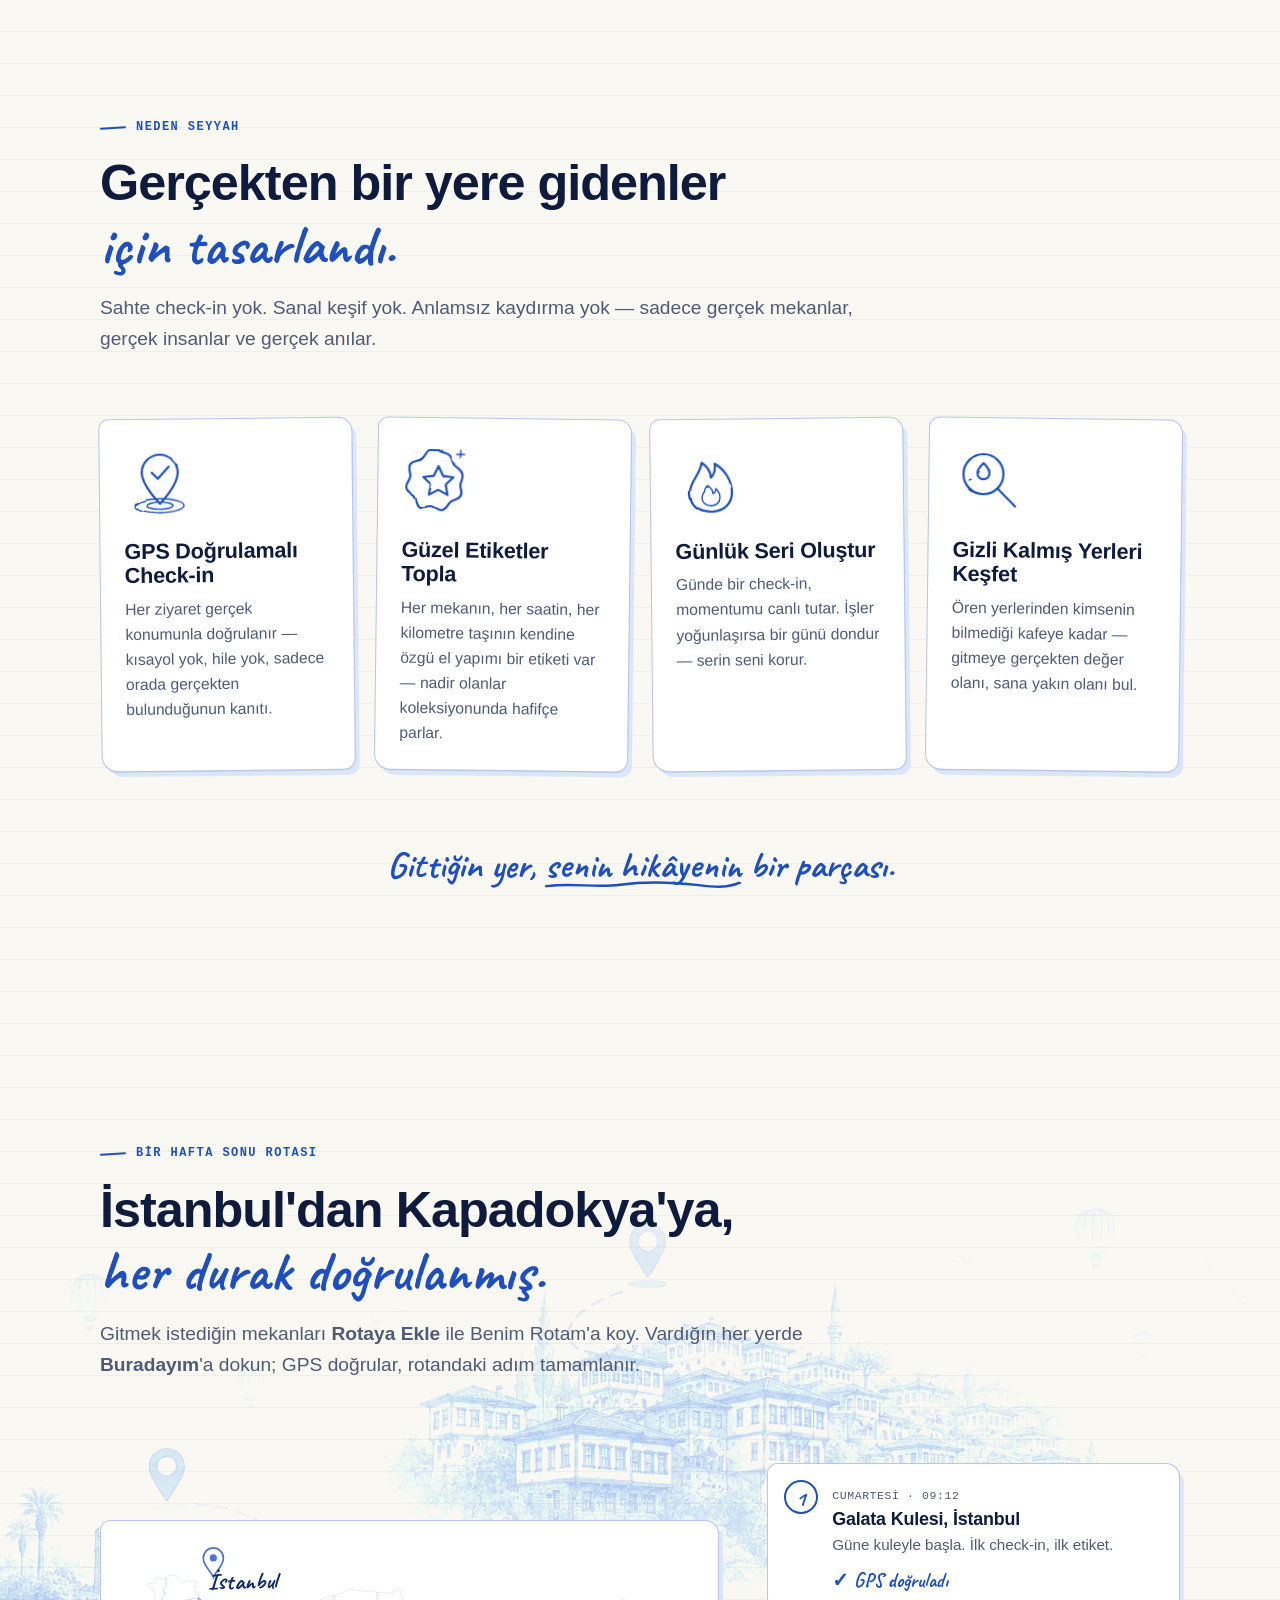
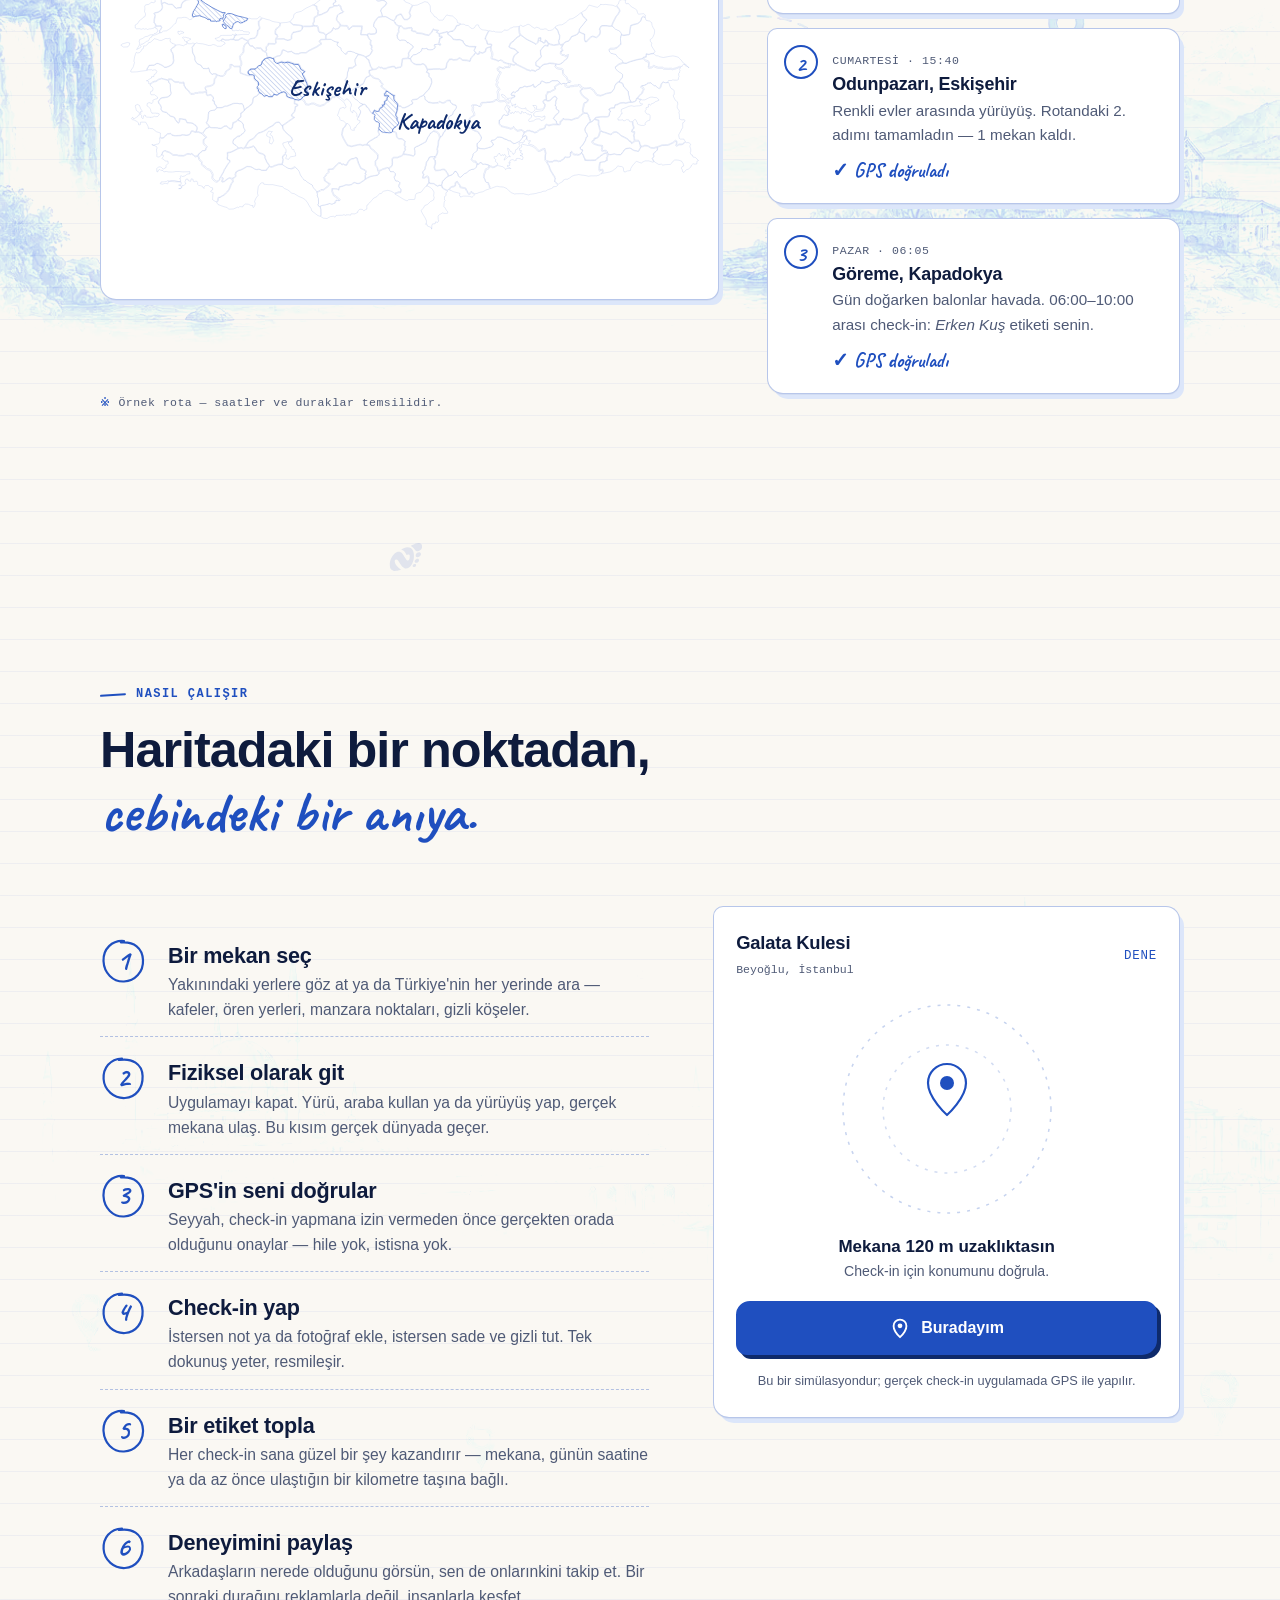
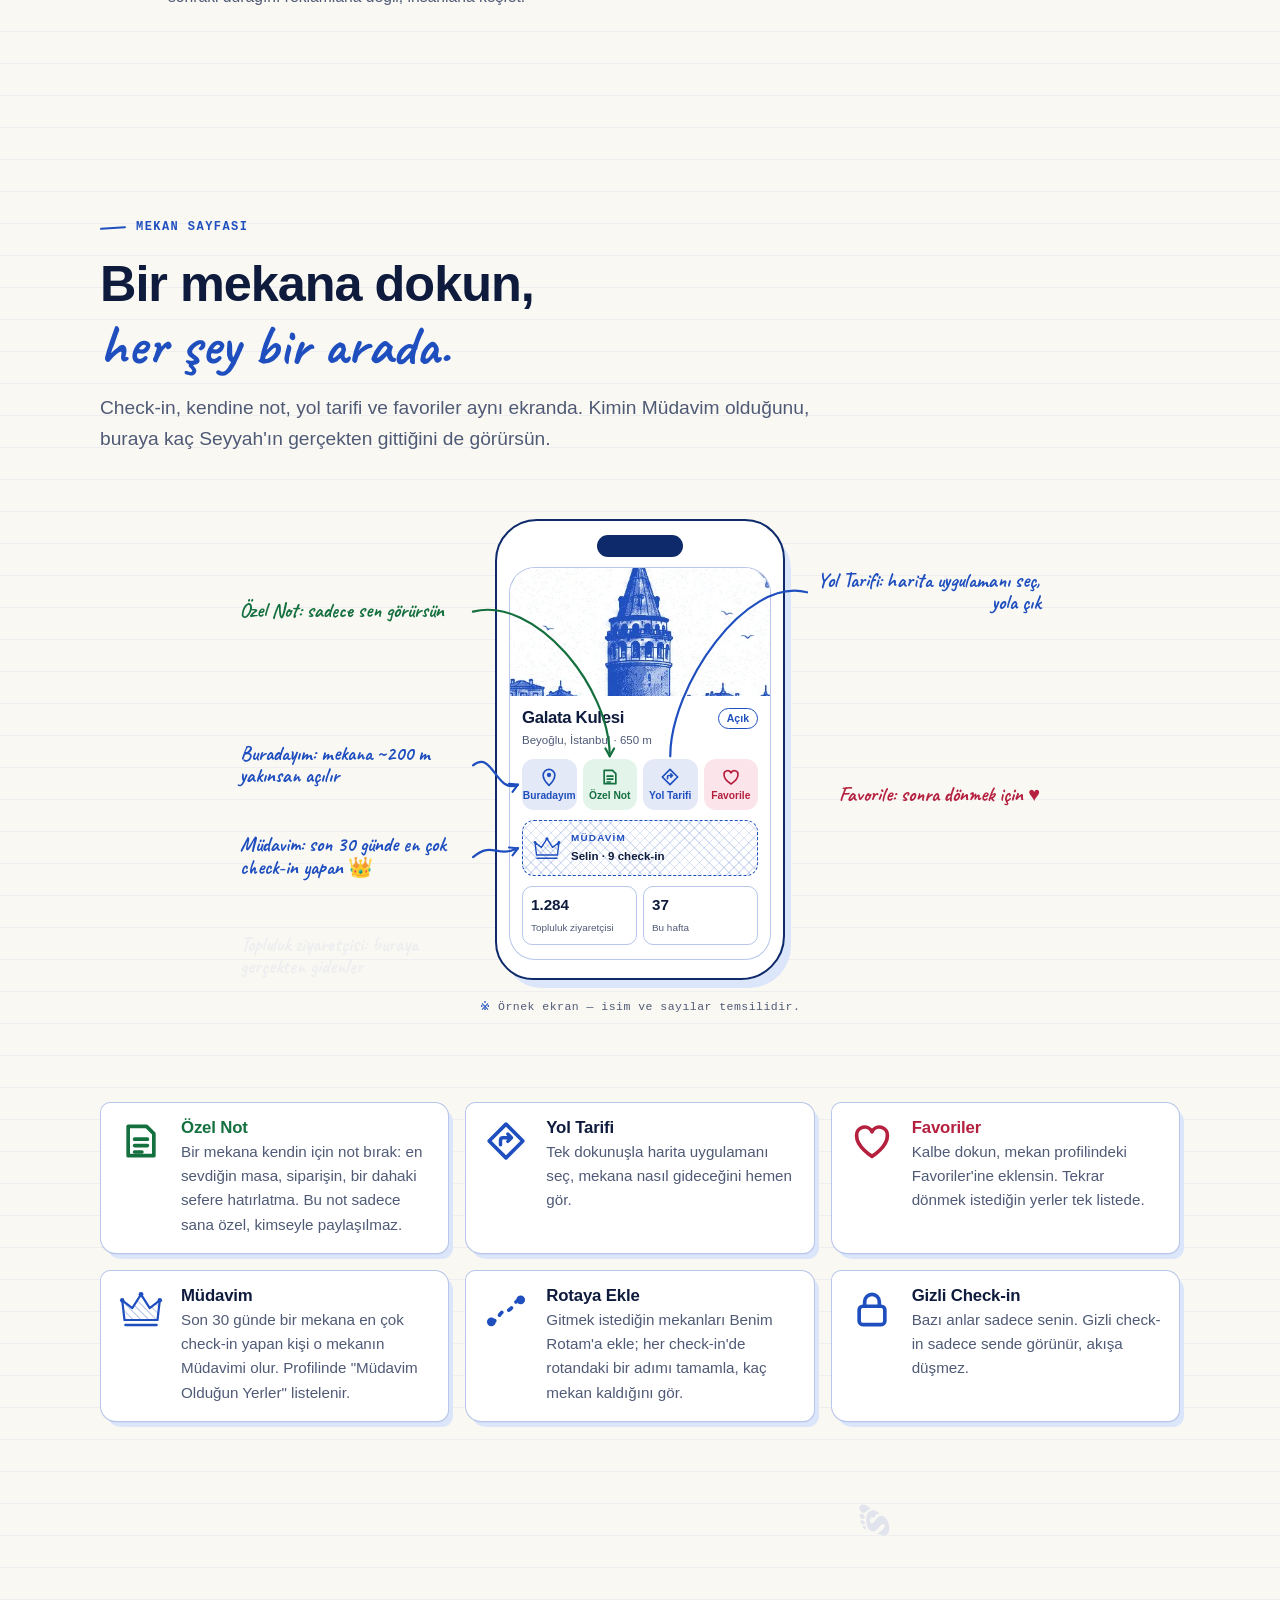
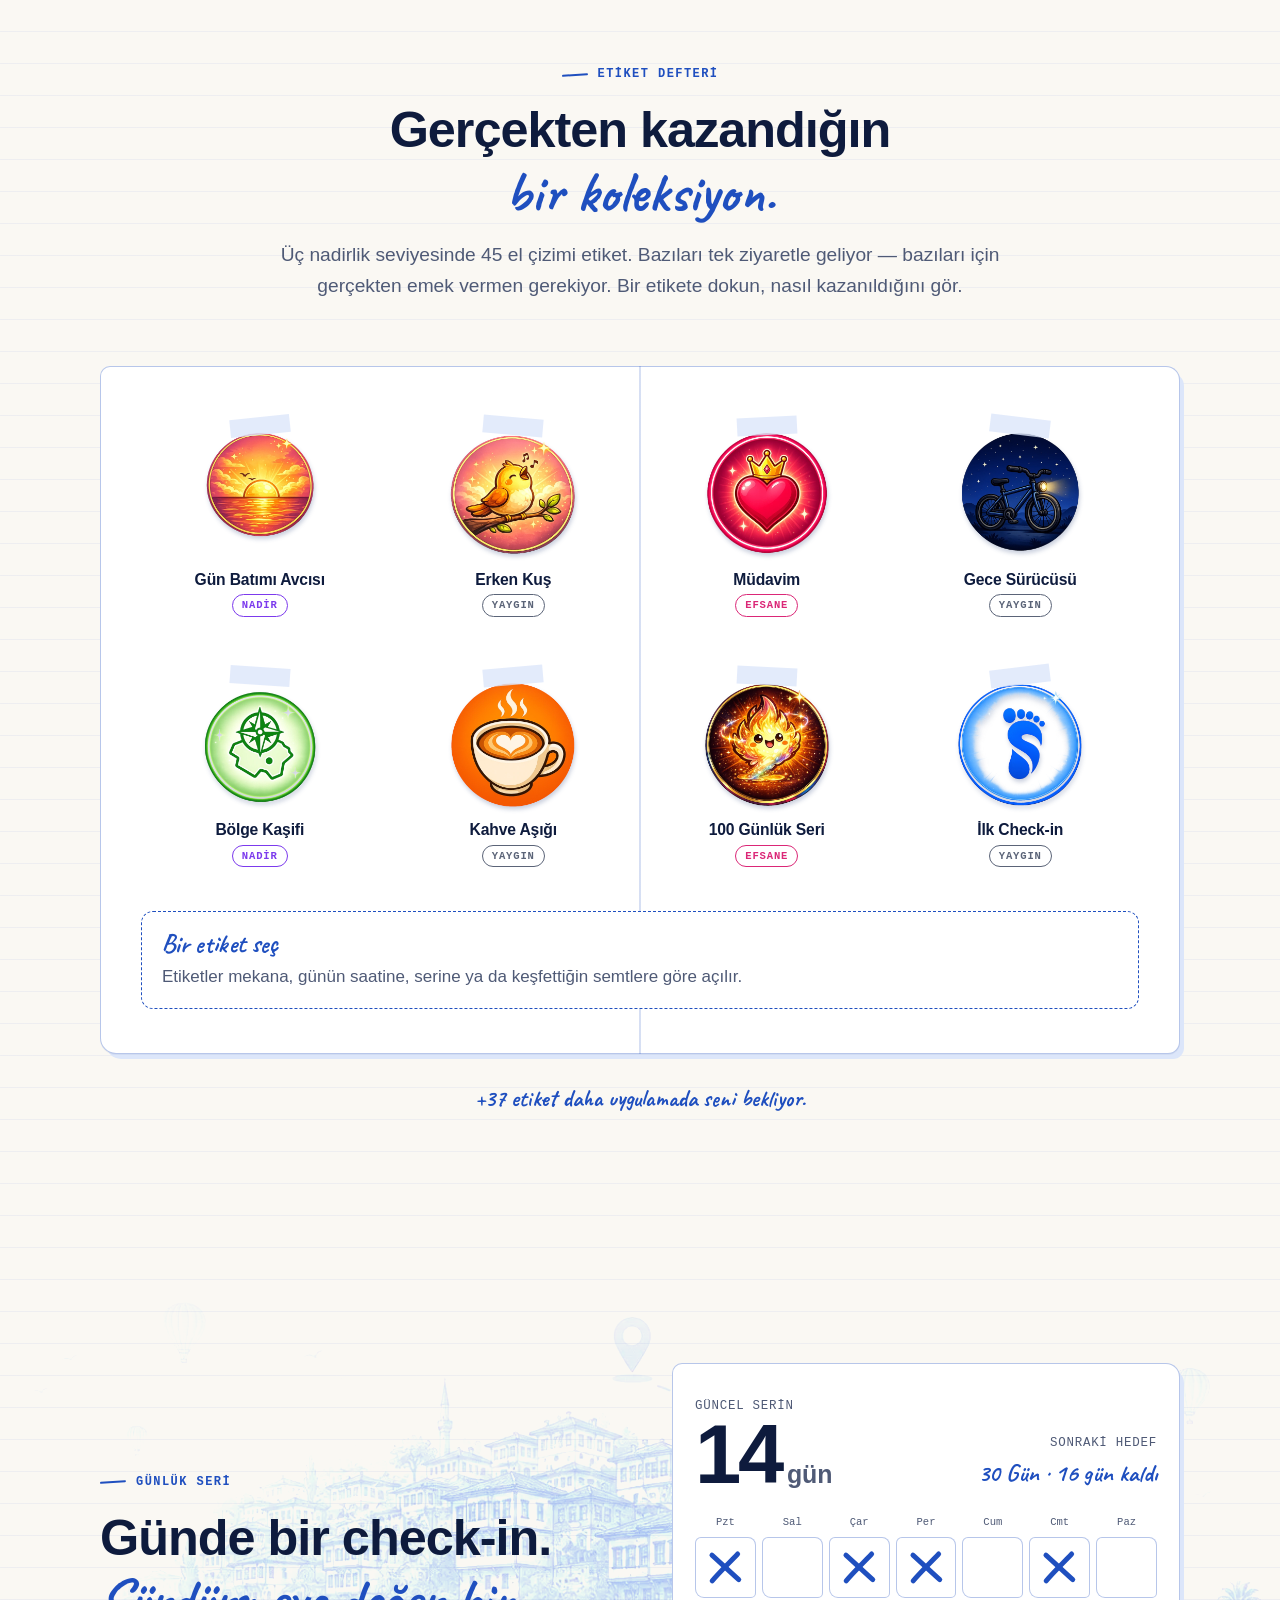
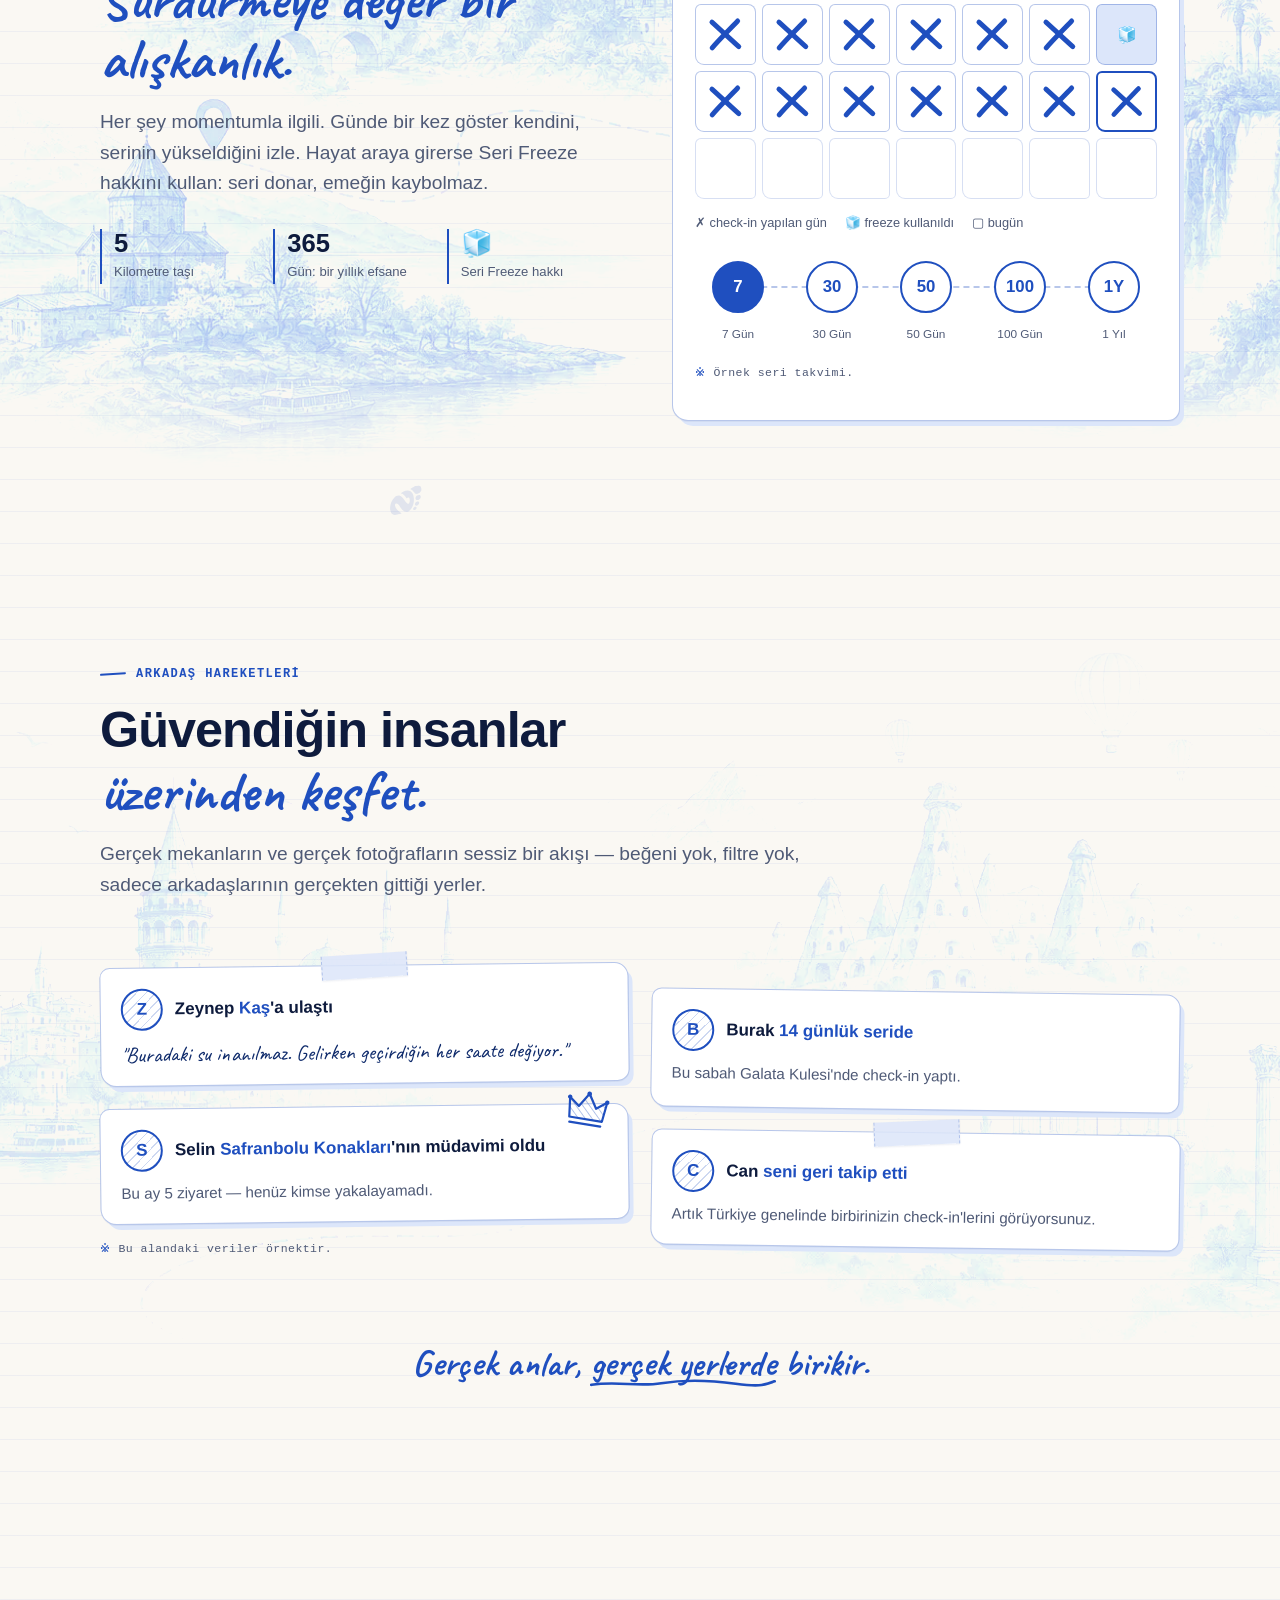
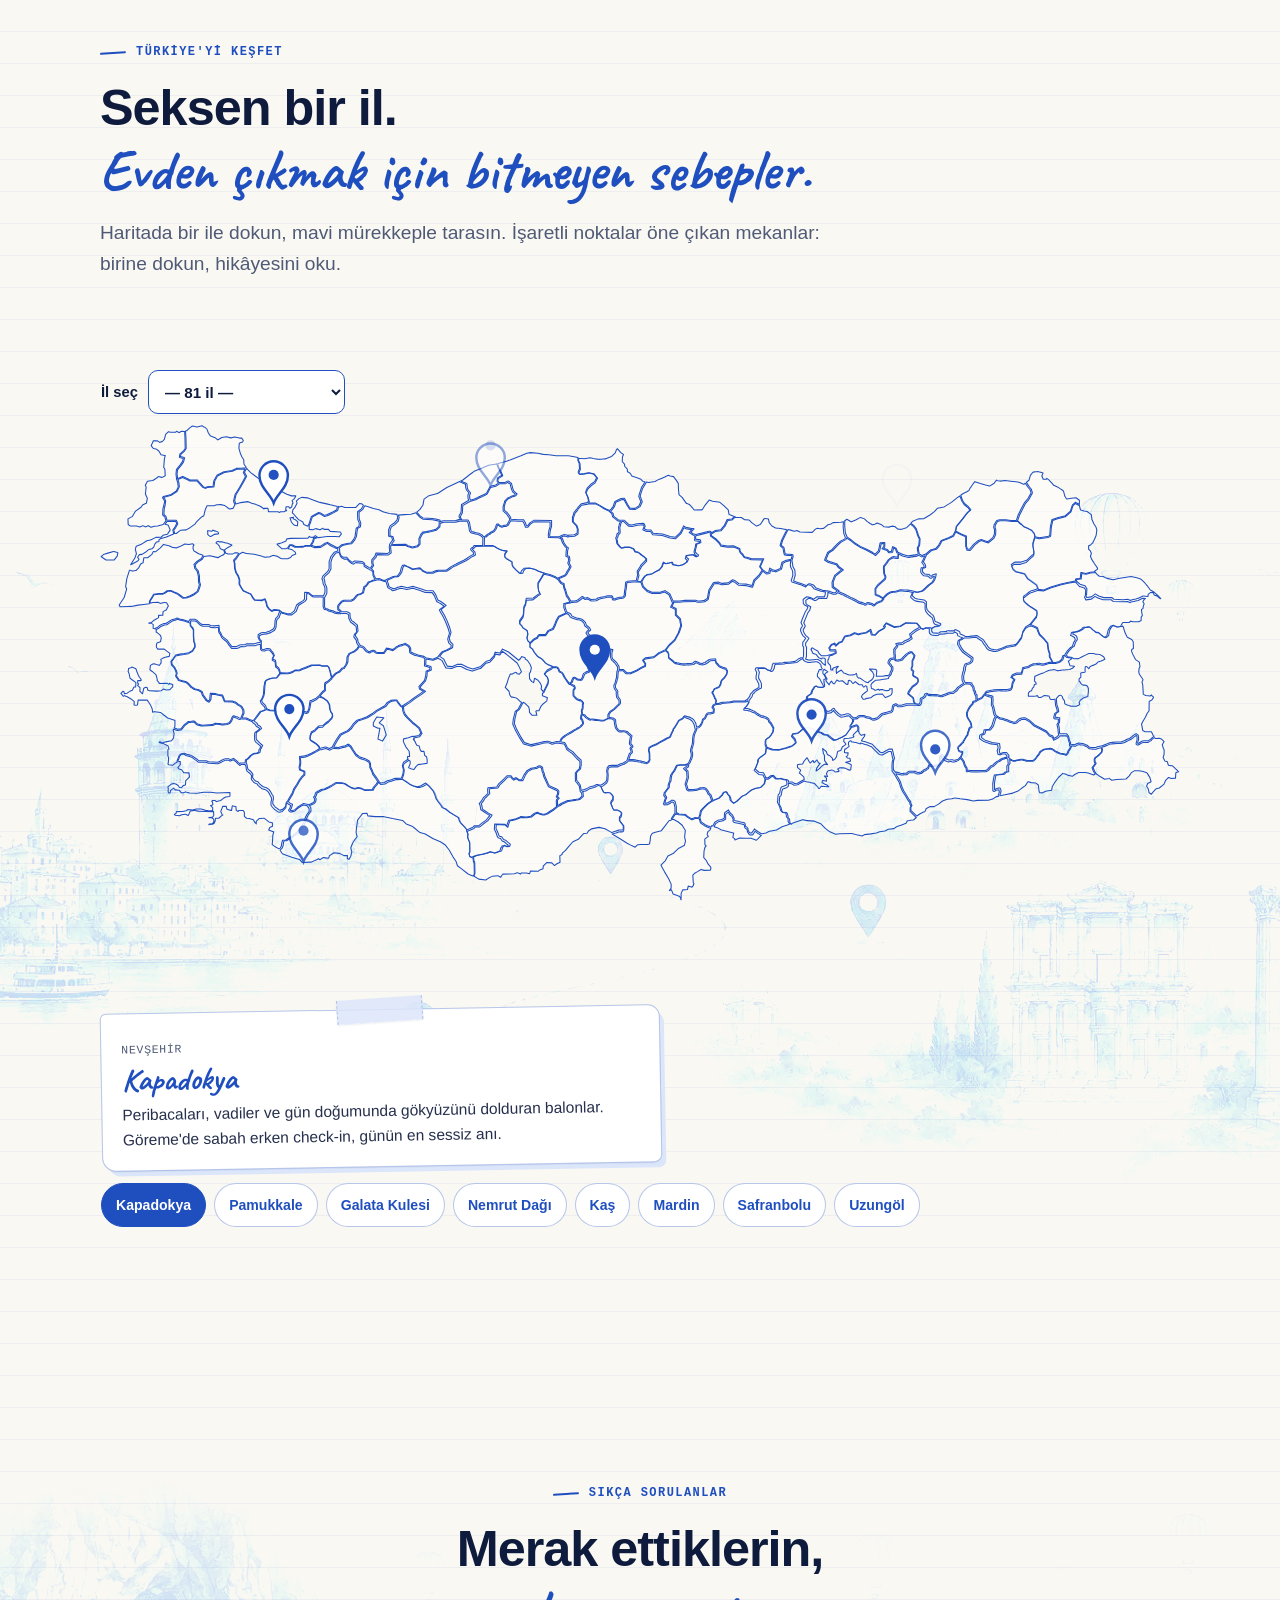
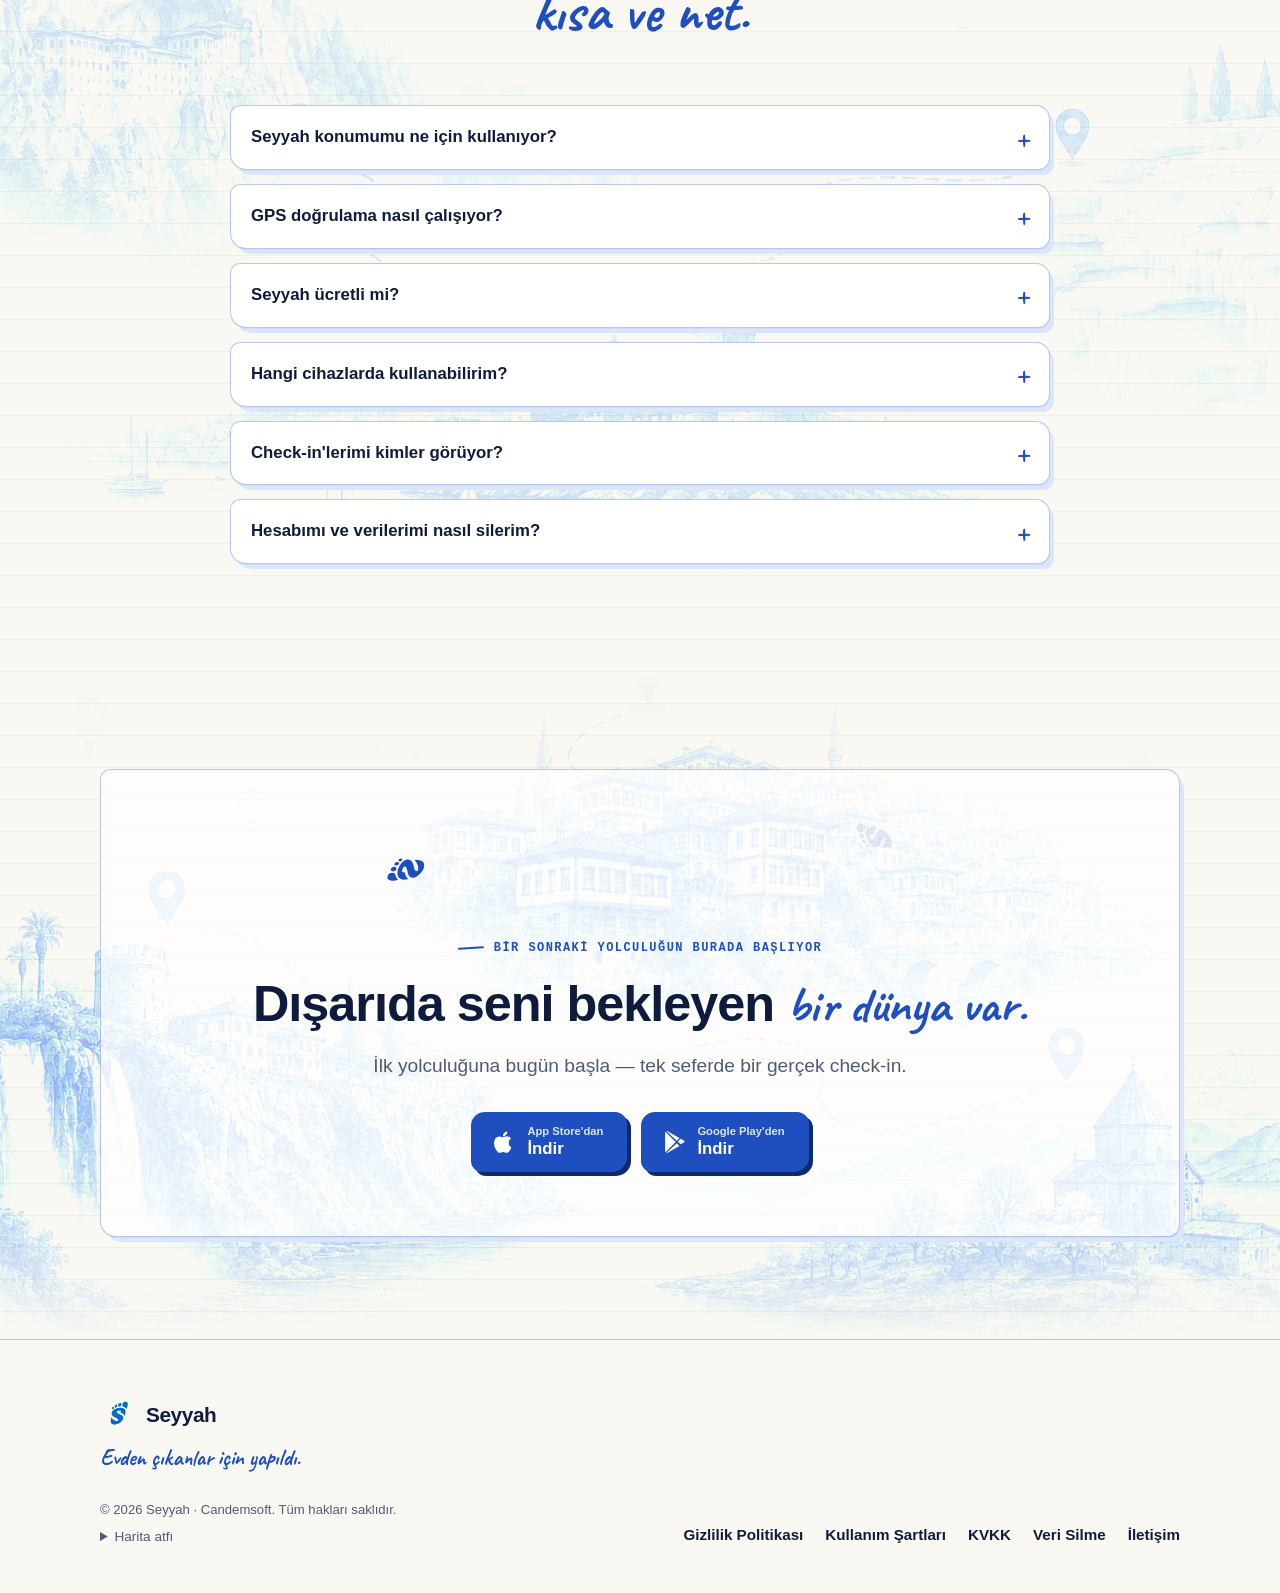
==== commit f7af5041: "fix: mürekkep izi imleçle hizalı; karakalem arka planlar daha fazla bölümde - ink-trail tuvaline CSS" ====
--- a/index.html
+++ b/index.html
@@ -153,7 +153,7 @@
 <svg class="trail" data-trail viewBox="0 0 520 120" aria-hidden="true"></svg>
 
 <!-- ============ ŞU AN YAŞANIYOR ============ -->
-<section class="section" id="canli" aria-labelledby="canli-baslik">
+<section class="section sketch-bg sketch-ege" id="canli" aria-labelledby="canli-baslik">
   <div class="wrap live-grid">
     <div class="section-head" style="margin-bottom:0">
       <p class="eyebrow"><span class="live-pulse" aria-hidden="true"></span>Şu An Yaşanıyor</p>
@@ -226,7 +226,7 @@
 </section>
 
 <!-- ============ HAFTA SONU ROTASI ============ -->
-<section class="section" id="rota" aria-labelledby="rota-baslik">
+<section class="section sketch-bg sketch-karadeniz sketch-soft" id="rota" aria-labelledby="rota-baslik">
   <div class="wrap">
     <div class="section-head">
       <p class="eyebrow">Bir Hafta Sonu Rotası</p>
@@ -269,7 +269,7 @@
 <svg class="trail" data-trail viewBox="0 0 520 120" aria-hidden="true"></svg>
 
 <!-- ============ NASIL ÇALIŞIR ============ -->
-<section class="section" id="nasil" aria-labelledby="nasil-baslik">
+<section class="section sketch-bg sketch-istanbul sketch-flip sketch-soft" id="nasil" aria-labelledby="nasil-baslik">
   <div class="wrap">
     <div class="section-head">
       <p class="eyebrow">Nasıl Çalışır</p>
@@ -427,7 +427,7 @@
 </section>
 
 <!-- ============ GÜNLÜK SERİ ============ -->
-<section class="section" id="seri" aria-labelledby="seri-baslik">
+<section class="section sketch-bg sketch-karadeniz sketch-flip sketch-soft" id="seri" aria-labelledby="seri-baslik">
   <div class="wrap streak-grid">
     <div>
       <div class="section-head" style="margin-bottom:0">
@@ -469,7 +469,7 @@
 <svg class="trail" data-trail viewBox="0 0 520 120" aria-hidden="true"></svg>
 
 <!-- ============ ARKADAŞ HAREKETLERİ ============ -->
-<section class="section" id="arkadaslar" aria-labelledby="arkadas-baslik">
+<section class="section sketch-bg sketch-soft" id="arkadaslar" aria-labelledby="arkadas-baslik">
   <div class="wrap">
     <div class="section-head">
       <p class="eyebrow">Arkadaş Hareketleri</p>
@@ -527,7 +527,7 @@
 </section>
 
 <!-- ============ SSS ============ -->
-<section class="section" id="sss" aria-labelledby="sss-baslik">
+<section class="section sketch-bg sketch-ege sketch-flip sketch-soft" id="sss" aria-labelledby="sss-baslik">
   <div class="wrap">
     <div class="section-head center">
       <p class="eyebrow">Sıkça Sorulanlar</p>
@@ -572,7 +572,7 @@
       <p class="lead">İlk yolculuğuna bugün başla — tek seferde bir gerçek check-in.</p>
       <div class="store-buttons">
         <a class="btn btn-primary btn-store" href="https://apps.apple.com/tr/app/seyyah-ke%C5%9Ffet-karar-ver-git/id6761266829?l=tr" rel="noopener"><svg aria-hidden="true"><use href="#i-apple"/></svg><span><small>App Store'dan</small><strong>İndir</strong></span></a>
-        <a class="btn btn-primary btn-store" href="https://play.google.com/store/apps/details?id=com.candemsoft.seyyah" rel="noopener"><svg aria-hidden="true"><use href="#i-play"/></svg><span><small>Google Play'den</small><strong>Al</strong></span></a>
+        <a class="btn btn-primary btn-store" href="https://play.google.com/store/apps/details?id=com.candemsoft.seyyah" rel="noopener"><svg aria-hidden="true"><use href="#i-play"/></svg><span><small>Google Play'den</small><strong>İndir</strong></span></a>
       </div>
     </div>
   </div>
--- a/assets/css/site.css
+++ b/assets/css/site.css
@@ -271,12 +271,16 @@
 .sketch-bg::before {
   content: ""; position: absolute; inset: 0; z-index: 0; pointer-events: none;
   background: url("../sketches/turkiye-rotasi.webp") center bottom / min(1500px, 140%) auto no-repeat;
-  opacity: 0.95; mix-blend-mode: multiply;
+  opacity: 1; mix-blend-mode: multiply; filter: contrast(1.25) saturate(1.25);
   -webkit-mask-image: linear-gradient(to bottom, transparent 0, #000 30%, #000 80%, transparent 100%);
           mask-image: linear-gradient(to bottom, transparent 0, #000 30%, #000 80%, transparent 100%);
 }
-.sketch-istanbul::before { background-image: url("../sketches/istanbul.webp"); background-position: center 85%; opacity: 0.75; }
-.sketch-karadeniz::before { background-image: url("../sketches/karadeniz-dogu.webp"); background-position: center; opacity: 0.7; }
+.sketch-istanbul::before { background-image: url("../sketches/istanbul.webp"); background-position: center 85%; }
+.sketch-karadeniz::before { background-image: url("../sketches/karadeniz-dogu.webp"); background-position: center; }
+.sketch-ege::before { background-image: url("../sketches/ege-akdeniz.webp"); background-position: center; }
+.sketch-flip::before { transform: scaleX(-1); }
+/* yazının okunduğu bölümlerde çizim biraz daha soluk */
+.sketch-soft::before { opacity: 0.7; }
 @media (max-width: 699px) { .sketch-bg::before { background-size: 220% auto; } }
 
 /* ---------- ayak izi geçişleri ---------- */
@@ -582,7 +586,8 @@
 @media (min-width: 860px) { .footer-grid { grid-template-columns: 1fr auto; align-items: end; } }
 
 /* imleç mürekkep izi */
-.ink-trail { position: fixed; inset: 0; pointer-events: none; z-index: 60; }
+/* width/height şart: aksi halde tuval piksel boyutunda (dpr×) görünür ve iz imleçten kayar */
+.ink-trail { position: fixed; left: 0; top: 0; width: 100vw; height: 100vh; pointer-events: none; z-index: 60; }
 
 /* ---------- yasal sayfalar ---------- */
 .legal-hero { padding: clamp(36px, 7vw, 80px) 0 28px; }
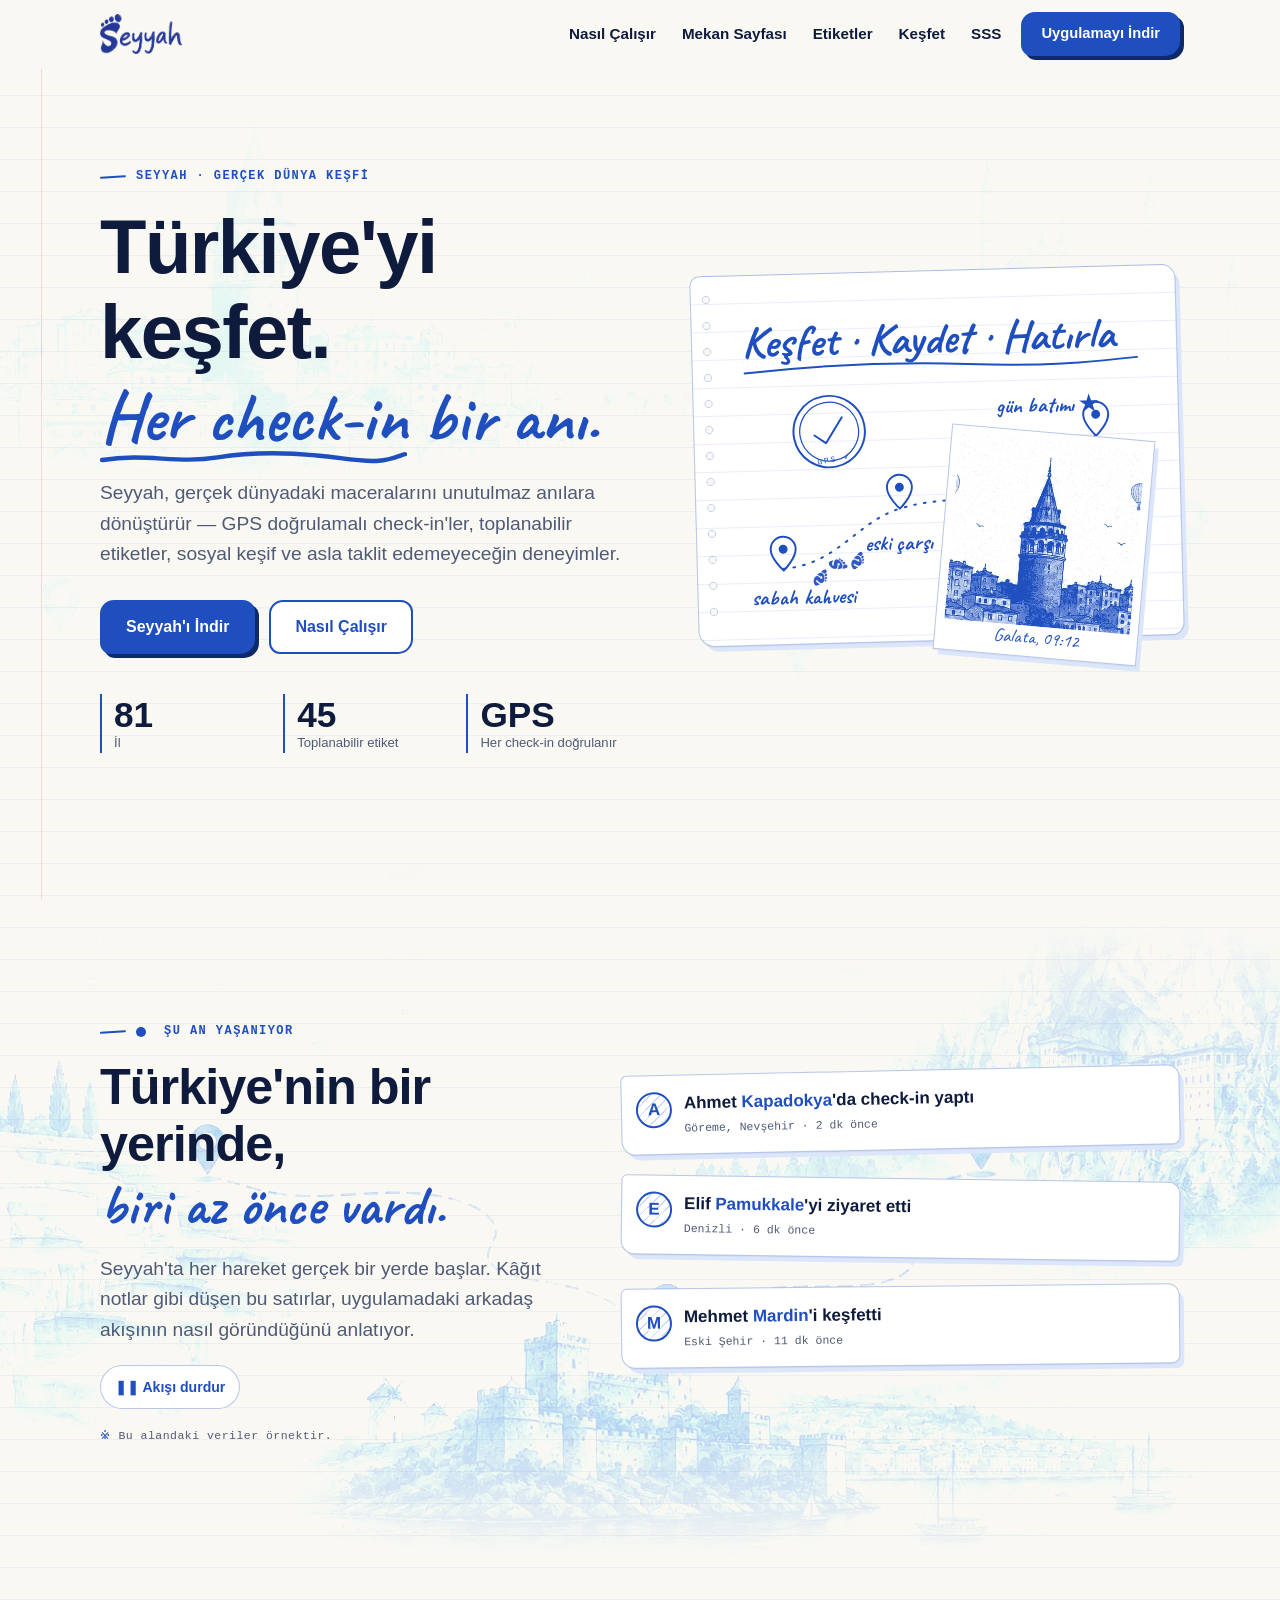
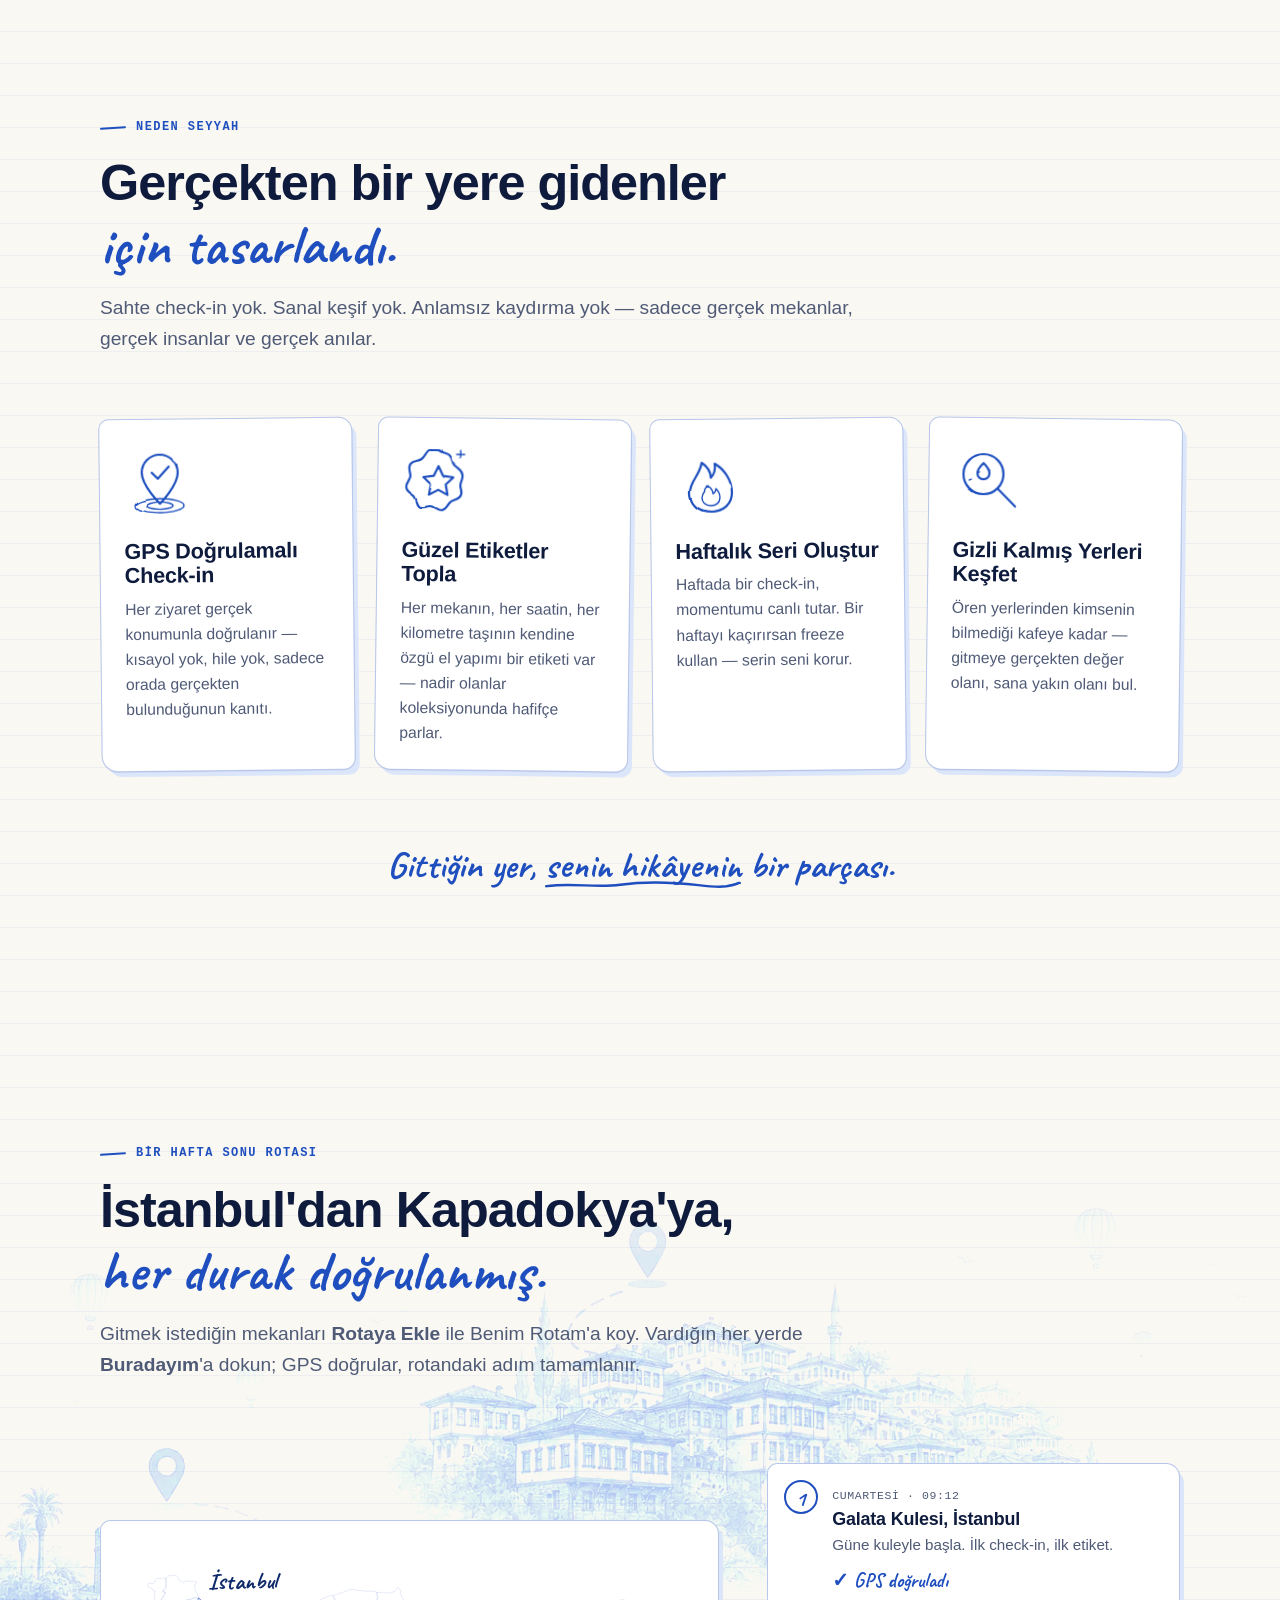
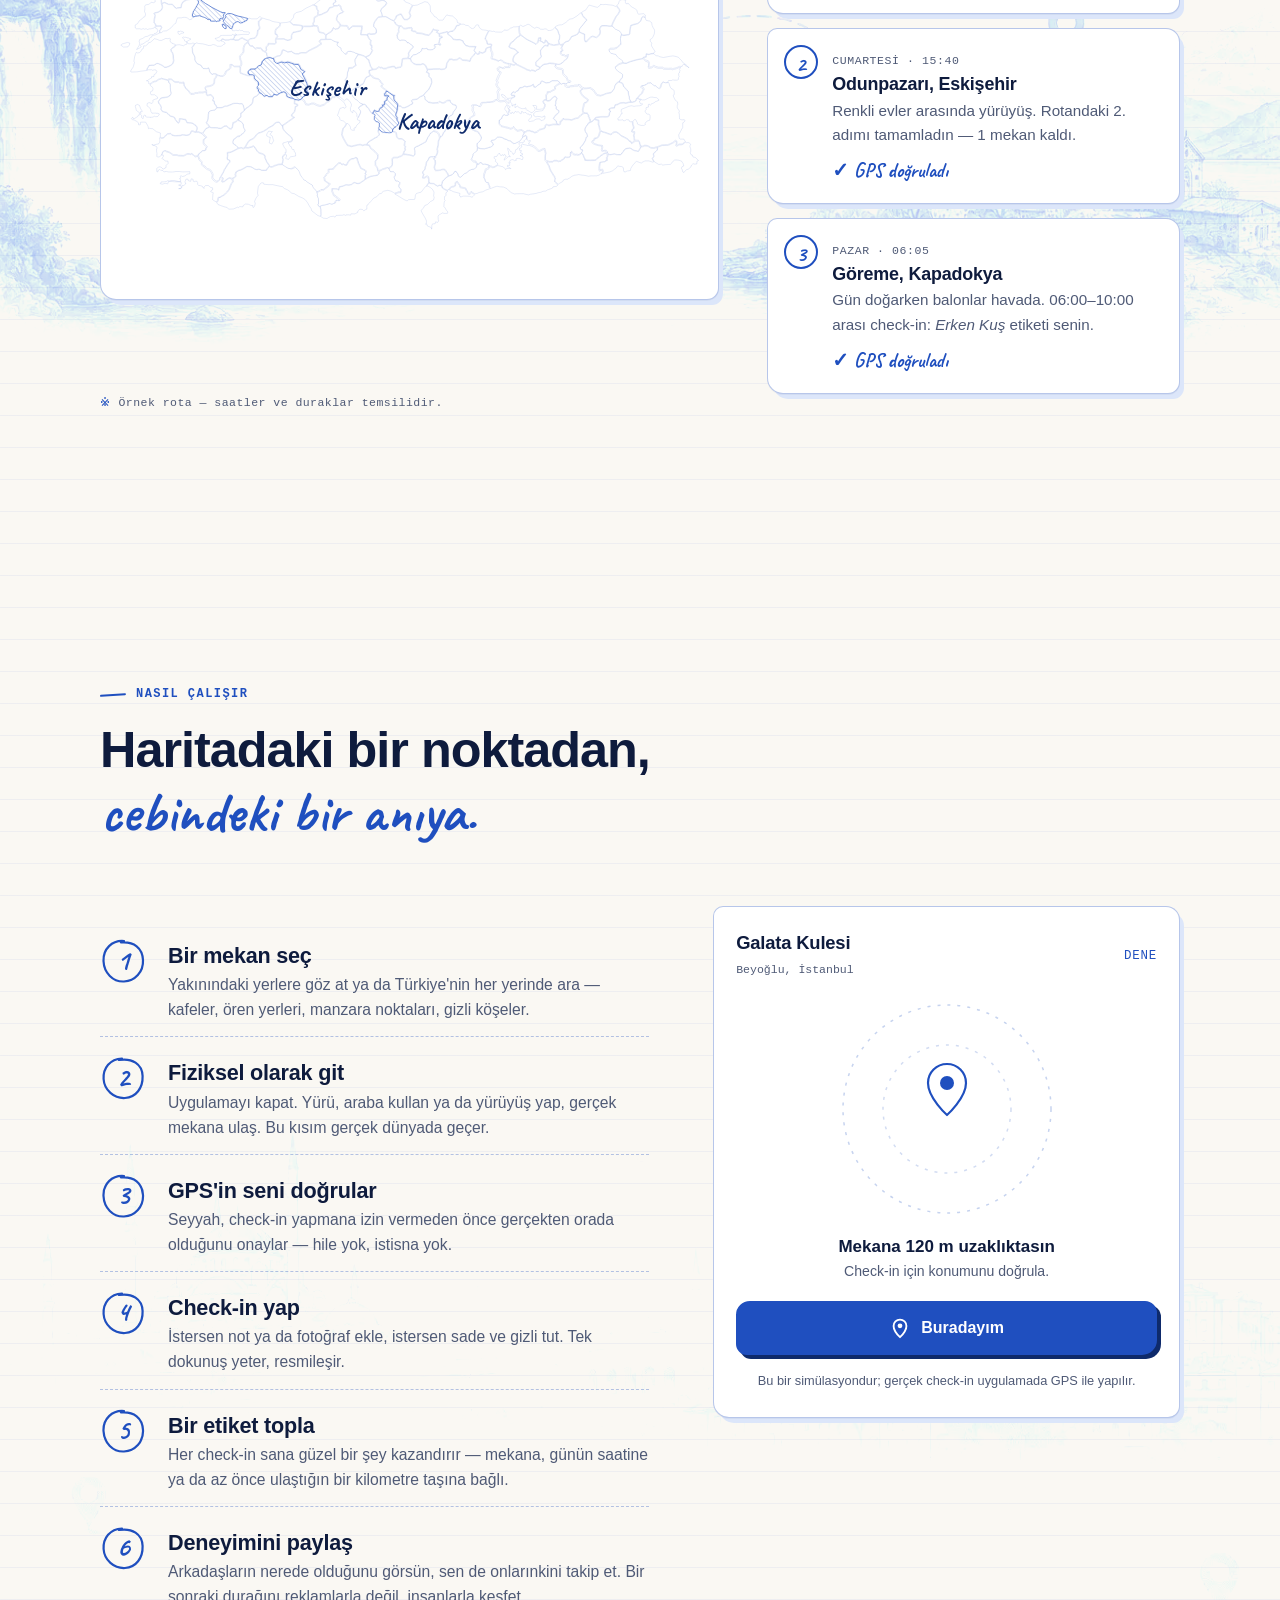
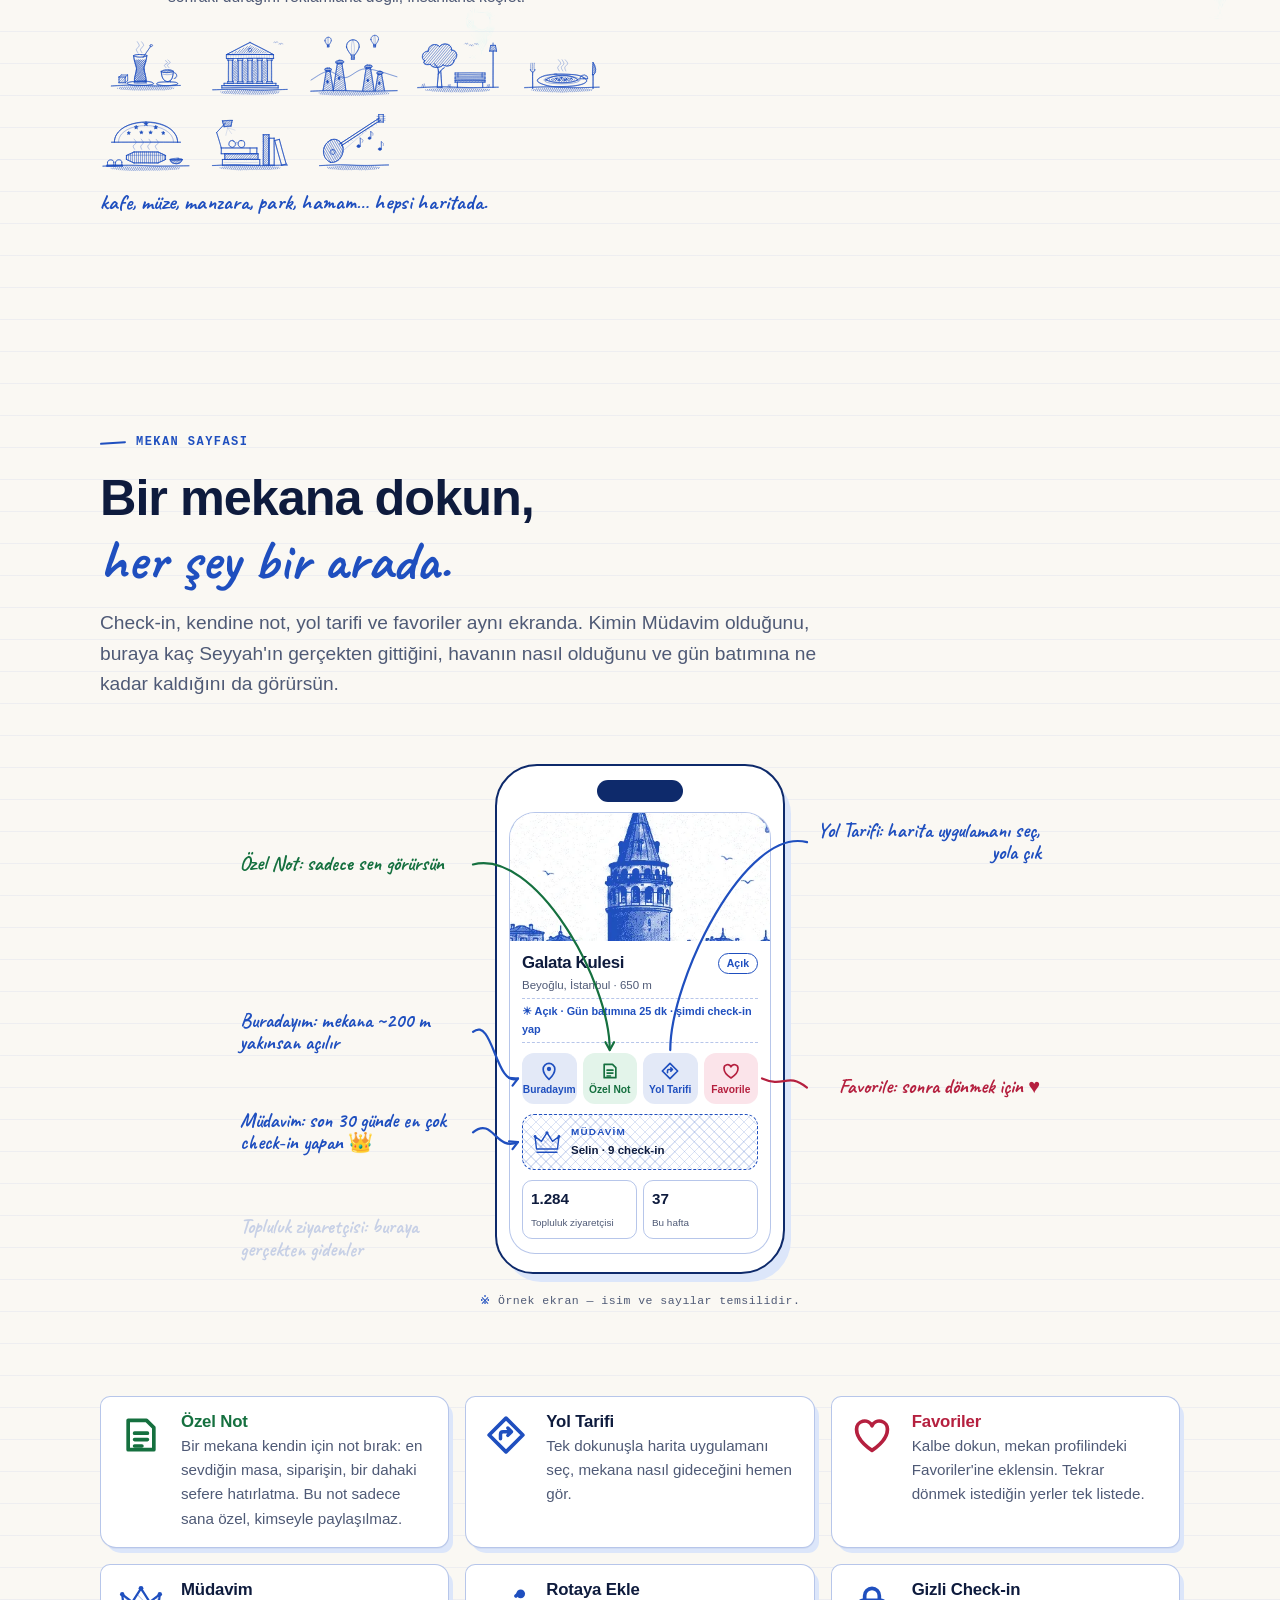
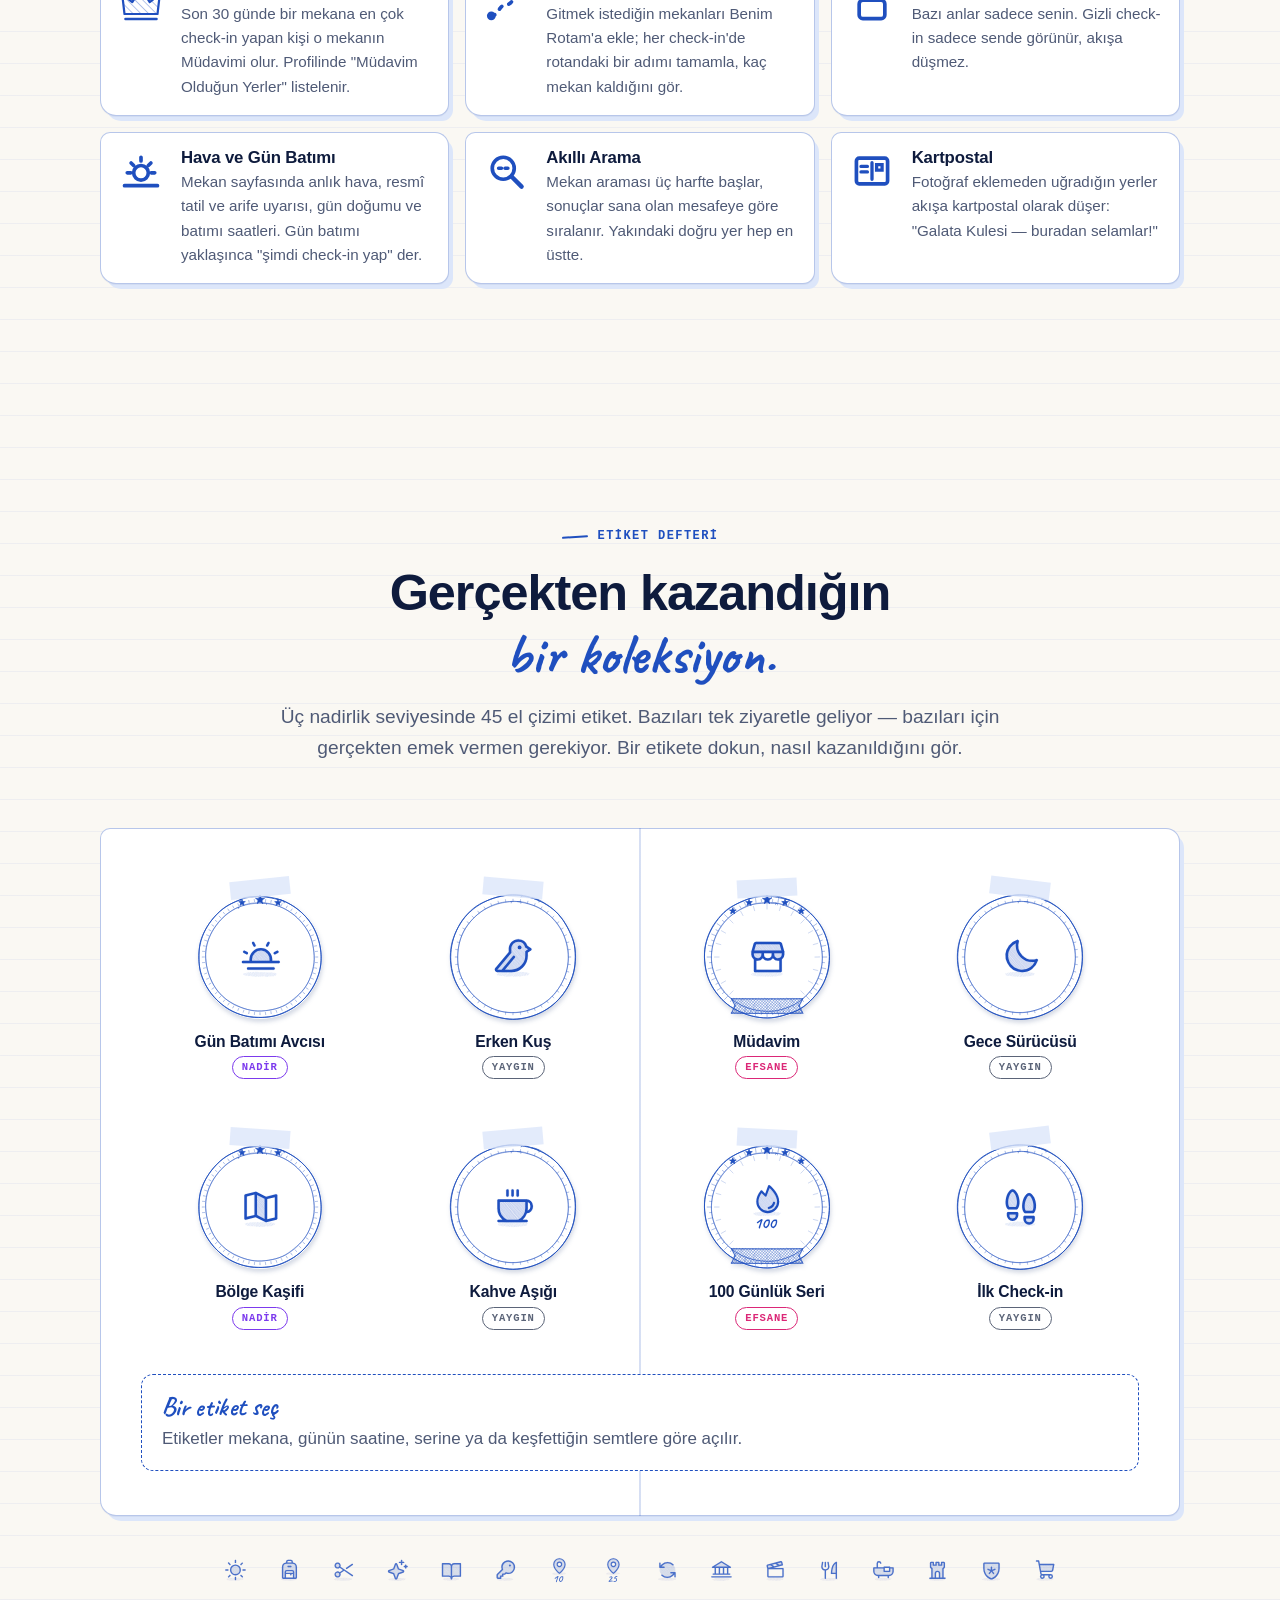
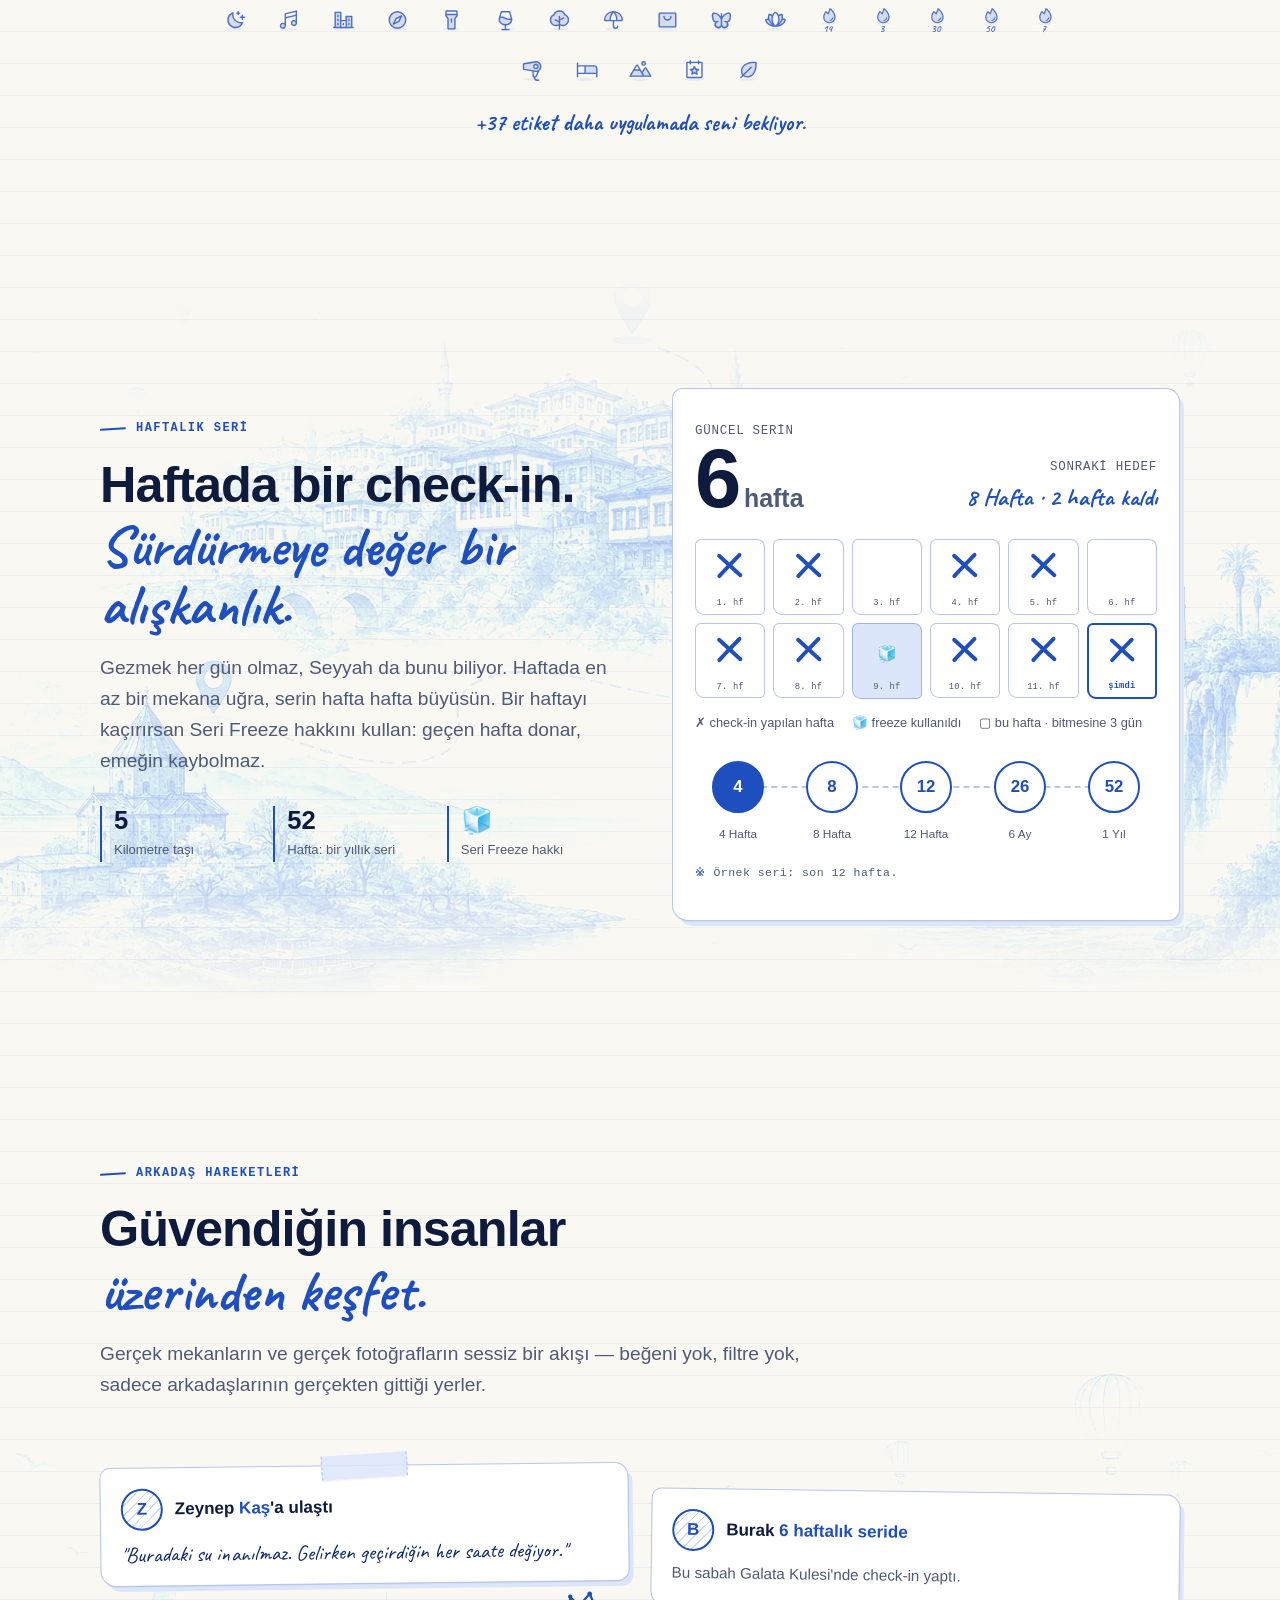
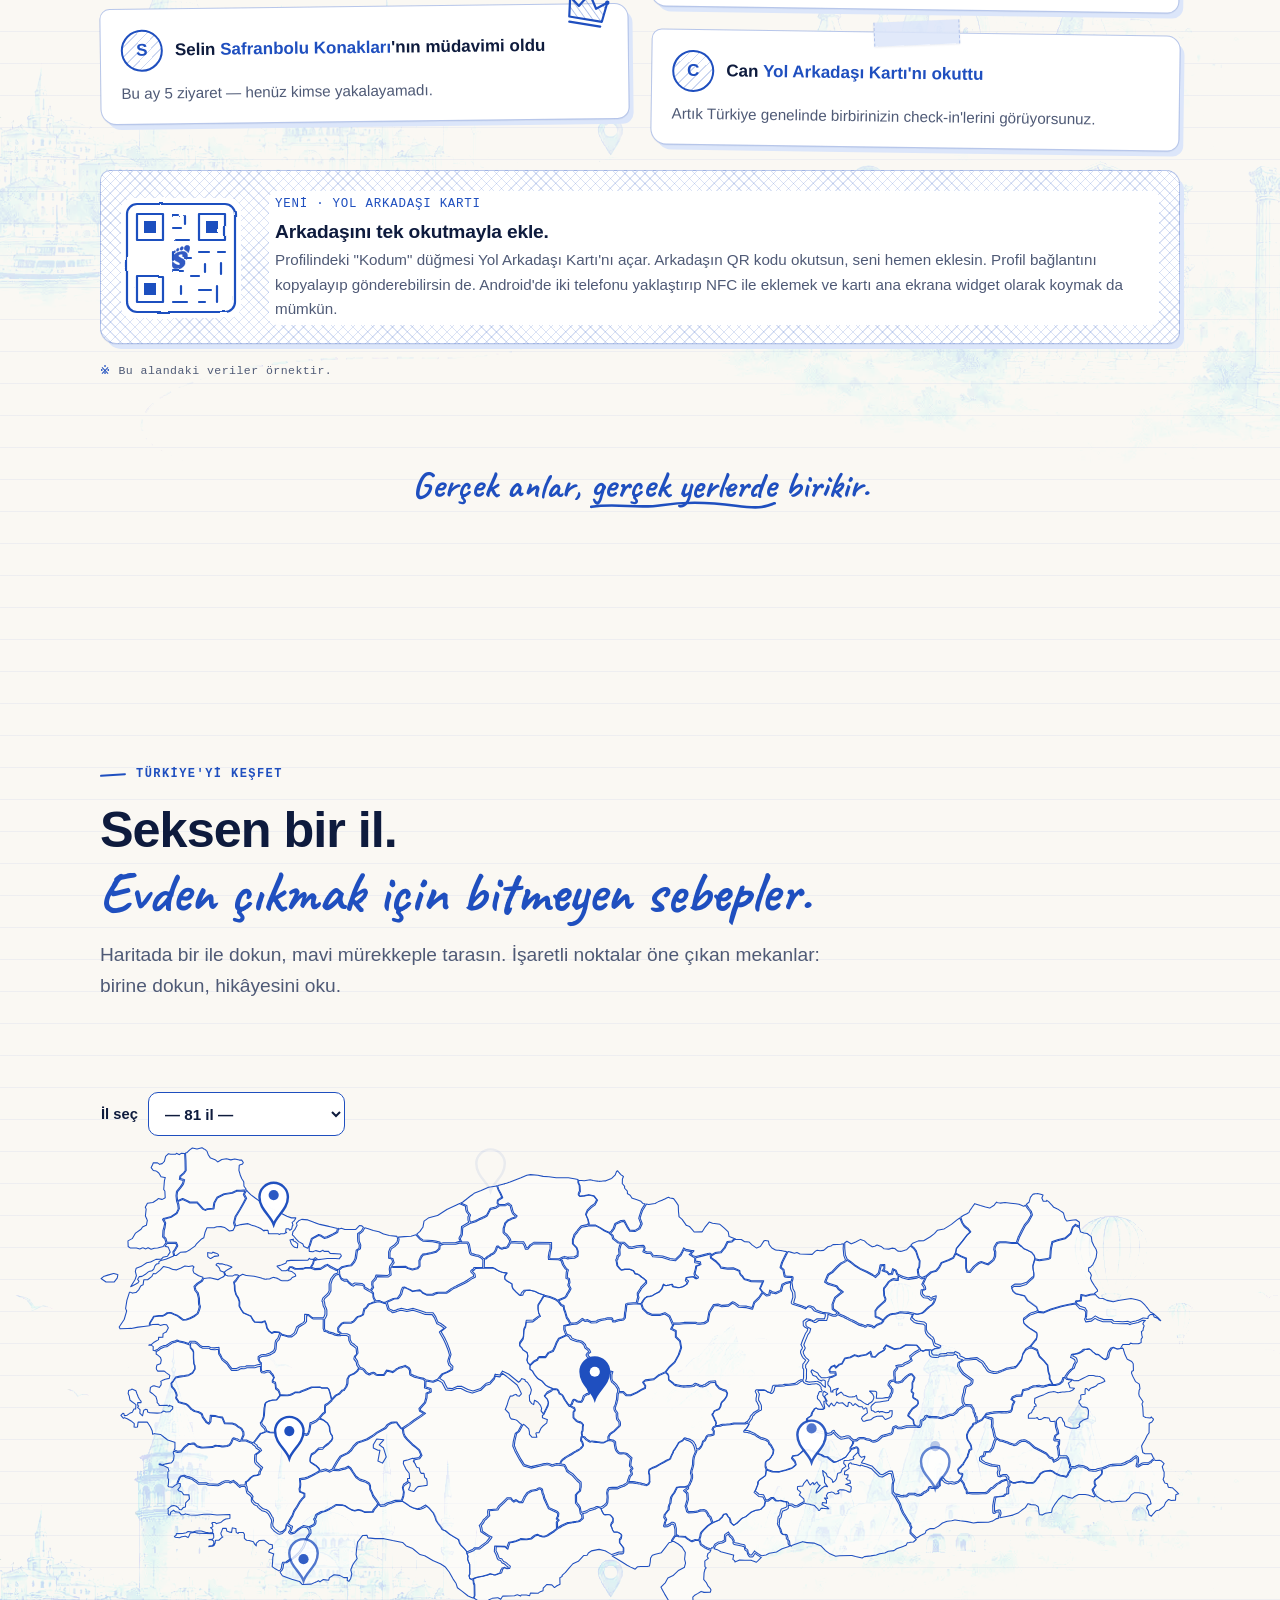
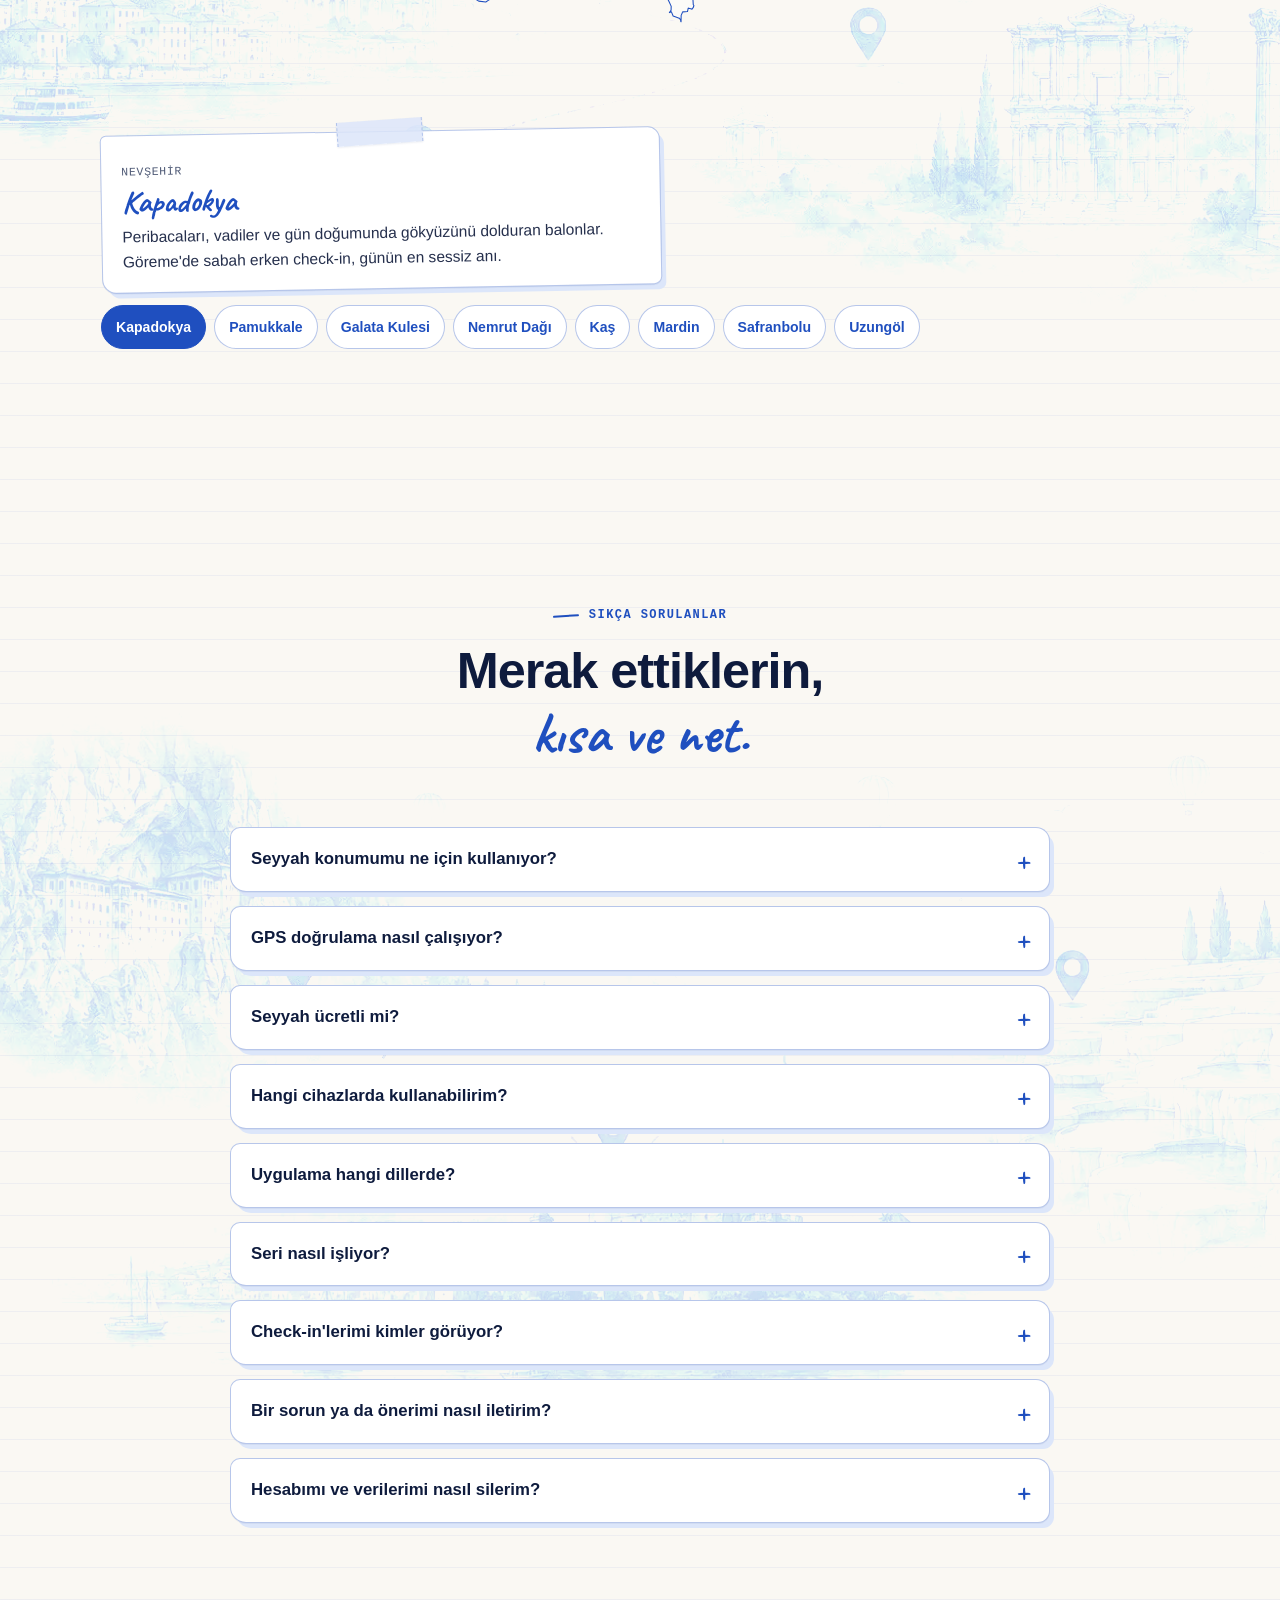
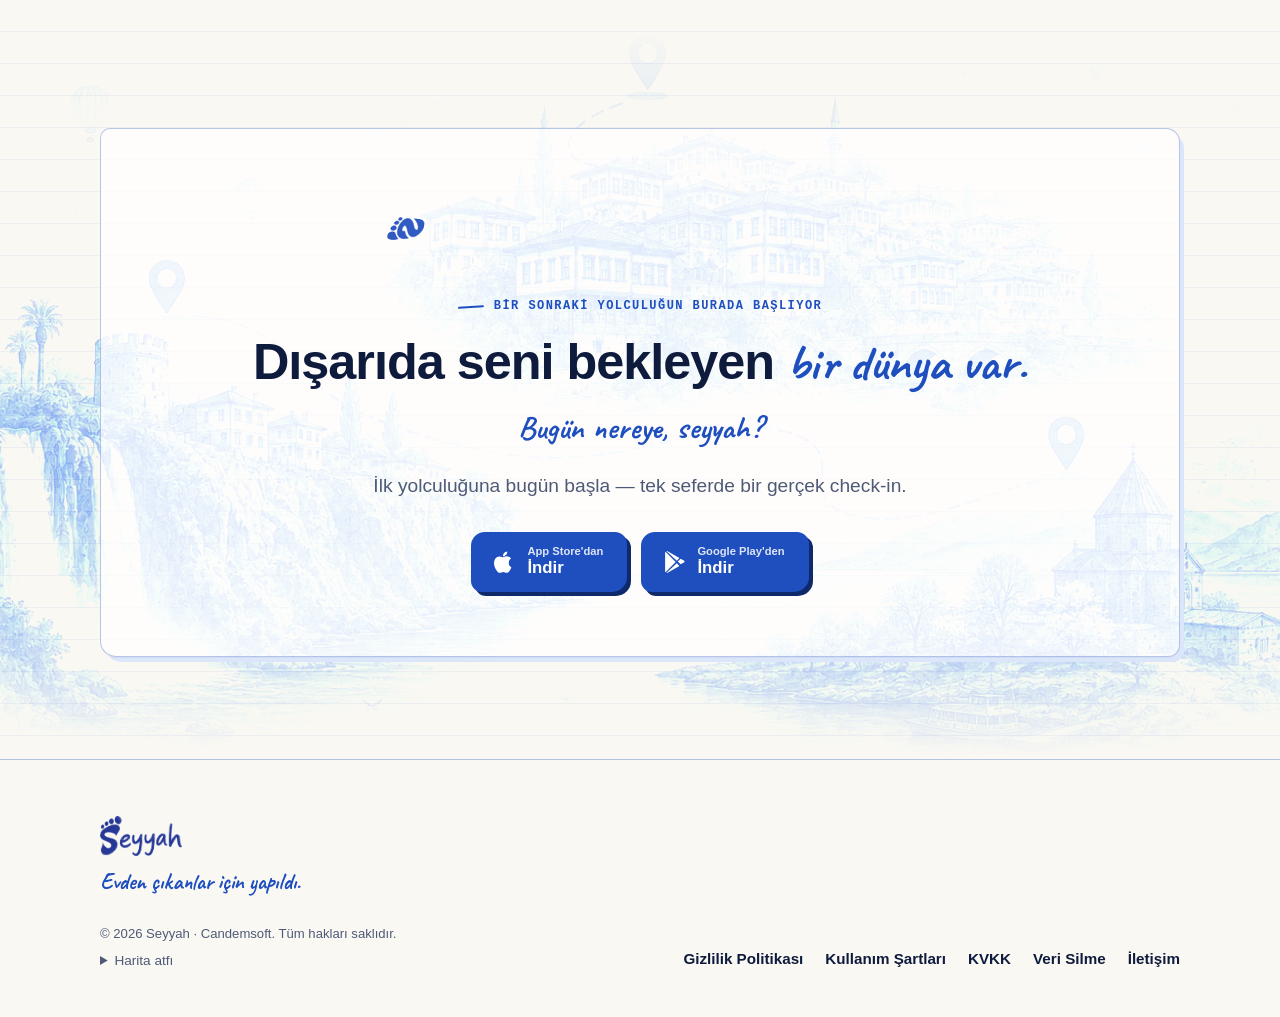
==== commit 212b1fa7: "feat: siteyi uygulamanın güncel haline getir - Seri haftalık: 4/8/12/26/52 hafta kilometre taşları, " ====
--- a/index.html
+++ b/index.html
@@ -6,19 +6,19 @@
   <!-- ÖNİZLEME: canlıya (seyyah.info) geçerken bu satırı kaldırın. Bkz. README -->
   <meta name="robots" content="noindex, nofollow">
   <title>Seyyah — Türkiye'yi Keşfet. Her Check-in Bir Anı.</title>
-  <meta name="description" content="Seyyah, gerçek dünyadaki maceralarını anılara dönüştürür: GPS doğrulamalı check-in'ler, 45 toplanabilir etiket, günlük seriler, Müdavim sistemi ve Türkiye'nin 81 ilinde sosyal keşif.">
+  <meta name="description" content="Seyyah, gerçek dünyadaki maceralarını anılara dönüştürür: GPS doğrulamalı check-in'ler, 45 toplanabilir etiket, haftalık seriler, Müdavim sistemi ve Türkiye'nin 81 ilinde sosyal keşif.">
   <link rel="canonical" href="https://seyyah.info/">
   <meta name="theme-color" content="#faf8f3">
   <meta property="og:type" content="website">
   <meta property="og:locale" content="tr_TR">
   <meta property="og:site_name" content="Seyyah">
   <meta property="og:title" content="Seyyah — Türkiye'yi Keşfet. Her Check-in Bir Anı.">
-  <meta property="og:description" content="Gerçek mekanlar. Gerçek insanlar. Gerçek anılar. GPS doğrulamalı check-in'ler, toplanabilir etiketler, günlük seriler ve sosyal keşif.">
+  <meta property="og:description" content="Gerçek mekanlar. Gerçek insanlar. Gerçek anılar. GPS doğrulamalı check-in'ler, toplanabilir etiketler, haftalık seriler ve sosyal keşif.">
   <meta property="og:url" content="https://seyyah.info/">
   <meta property="og:image" content="https://seyyah.info/assets/icon.png">
   <meta name="twitter:card" content="summary">
   <link rel="icon" type="image/png" href="assets/icon.png">
-  <link rel="apple-touch-icon" href="assets/icon.png">
+  <link rel="apple-touch-icon" href="assets/apple-touch-icon.png">
   <link rel="preload" href="assets/fonts/caveat-latin.woff2" as="font" type="font/woff2" crossorigin>
   <link rel="preload" href="assets/fonts/caveat-latin-ext.woff2" as="font" type="font/woff2" crossorigin>
   <link rel="stylesheet" href="assets/css/site.css">
@@ -42,8 +42,12 @@
       <line x1="0" y1="0" x2="0" y2="6" stroke="#1f4fbf" stroke-width="1.1" stroke-opacity=".5"/>
       <line x1="0" y1="3" x2="6" y2="3" stroke="#1f4fbf" stroke-width="1.1" stroke-opacity=".5"/>
     </pattern>
+    <pattern id="hatch-logo" width="14" height="14" patternUnits="userSpaceOnUse" patternTransform="rotate(-38)">
+      <rect width="14" height="14" fill="#3b67d4"/>
+      <line x1="0" y1="0" x2="0" y2="14" stroke="#16358f" stroke-width="7"/>
+    </pattern>
     <!-- logo motifi: Seyyah logosundaki ayak izi (assets/icon.png'den potrace ile vektörleştirildi) -->
-    <symbol id="foot-r" viewBox="0 0 244 323"><path fill="#1f4fbf" transform="translate(0 323) scale(.1 -.1)" d="M1948 3197 c-218 -92 -358 -390 -268 -567 25 -50 74 -89 183 -147 153 -81 271 -183 319 -277 25 -48 25 -49 98 114 209 462 194 754 -45 870 -75 36 -209 39 -287 7z M1284 3021 c-124 -56 -215 -215 -198 -343 28 -216 316 -194 423 32 35 74 38 212 5 257 -54 72 -143 93 -230 54z M785 2801 c-171 -42 -270 -297 -154 -395 80 -68 230 3 289 137 69 155 -2 290 -135 258z M340 2479 c-90 -36 -159 -175 -130 -263 36 -111 183 -80 253 54 71 135 -1 257 -123 209z M1250 2369 c-495 -55 -957 -334 -1072 -647 -37 -98 -32 -258 9 -342 64 -129 158 -216 348 -324 55 -31 103 -56 108 -56 17 0 216 -96 273 -132 233 -146 210 -348 -40 -348 -225 0 -561 212 -778 490 -32 41 -29 46 -59 -120 -30 -167 -33 -432 -5 -530 96 -347 487 -448 970 -251 348 143 663 425 748 670 36 104 33 256 -6 331 -78 151 -191 234 -503 371 -351 154 -446 276 -307 397 114 101 421 135 484 55 28 -36 26 -104 -5 -172 -30 -64 -32 -61 70 -101 238 -94 419 -251 450 -391 4 -16 10 -29 14 -29 9 0 60 115 101 229 216 593 -125 975 -800 900z"/></symbol>
+    <symbol id="foot-r" viewBox="0 0 244 323"><path fill="url(#hatch-logo)" stroke="#1f4fbf" stroke-width="40" stroke-linejoin="round" transform="translate(0 323) scale(.1 -.1)" d="M1948 3197 c-218 -92 -358 -390 -268 -567 25 -50 74 -89 183 -147 153 -81 271 -183 319 -277 25 -48 25 -49 98 114 209 462 194 754 -45 870 -75 36 -209 39 -287 7z M1284 3021 c-124 -56 -215 -215 -198 -343 28 -216 316 -194 423 32 35 74 38 212 5 257 -54 72 -143 93 -230 54z M785 2801 c-171 -42 -270 -297 -154 -395 80 -68 230 3 289 137 69 155 -2 290 -135 258z M340 2479 c-90 -36 -159 -175 -130 -263 36 -111 183 -80 253 54 71 135 -1 257 -123 209z M1250 2369 c-495 -55 -957 -334 -1072 -647 -37 -98 -32 -258 9 -342 64 -129 158 -216 348 -324 55 -31 103 -56 108 -56 17 0 216 -96 273 -132 233 -146 210 -348 -40 -348 -225 0 -561 212 -778 490 -32 41 -29 46 -59 -120 -30 -167 -33 -432 -5 -530 96 -347 487 -448 970 -251 348 143 663 425 748 670 36 104 33 256 -6 331 -78 151 -191 234 -503 371 -351 154 -446 276 -307 397 114 101 421 135 484 55 28 -36 26 -104 -5 -172 -30 -64 -32 -61 70 -101 238 -94 419 -251 450 -391 4 -16 10 -29 14 -29 9 0 60 115 101 229 216 593 -125 975 -800 900z"/></symbol>
     <symbol id="foot-l" viewBox="0 0 244 323"><use href="#foot-r" width="244" height="323" transform="translate(244 0) scale(-1 1)"/></symbol>
     <symbol id="i-pin" viewBox="0 0 24 24"><path d="M12 22s7-6.6 7-12.2A7 7 0 0 0 5 9.8C5 15.4 12 22 12 22Z" fill="none" stroke="currentColor" stroke-width="2" stroke-linejoin="round"/><circle cx="12" cy="9.6" r="2.6" fill="currentColor"/></symbol>
     <symbol id="i-note" viewBox="0 0 24 24"><path d="M5 4h10l4 4v12H5z" fill="none" stroke="currentColor" stroke-width="2" stroke-linejoin="round"/><path d="M8.5 11h7M8.5 14.5h7M8.5 18h4" stroke="currentColor" stroke-width="2" stroke-linecap="round"/></symbol>
@@ -58,7 +62,7 @@
 <header class="nav" id="nav">
   <div class="wrap nav-inner">
     <a class="brand" href="./" aria-label="Seyyah ana sayfa">
-      <img src="assets/icon.png" alt="" width="36" height="36">Seyyah
+      <img class="brand-word" src="assets/logo-yazi.png" alt="Seyyah" width="99" height="48">
     </a>
     <ul class="nav-links">
       <li><a class="u-draw" href="#nasil">Nasıl Çalışır</a></li>
@@ -76,7 +80,7 @@
     <a href="#nasil">Nasıl Çalışır</a>
     <a href="#mekan">Mekan Sayfası</a>
     <a href="#etiketler">Etiketler</a>
-    <a href="#seri">Günlük Seri</a>
+    <a href="#seri">Haftalık Seri</a>
     <a href="#kesfet">Türkiye'yi Keşfet</a>
     <a href="#sss">SSS</a>
     <a class="btn btn-primary" href="#indir">Uygulamayı İndir</a>
@@ -207,8 +211,8 @@
           <path data-draw class="ink" d="M36 66c-13 0-21-8-21-19 0-12 10-17 12-30 6 4 9 10 9 15 3-3 5-8 4-14 10 6 17 17 17 29 0 11-8 19-21 19Z"/>
           <path data-draw class="ink ink-thin" d="M36 60c-6 0-9-4-9-8 0-5 4-7 6-12 4 3 5 6 5 8 2-1 3-3 3-5 3 3 4 6 4 9 0 5-4 8-9 8Z"/>
         </svg>
-        <h3>Günlük Seri Oluştur</h3>
-        <p>Günde bir check-in, momentumu canlı tutar. İşler yoğunlaşırsa bir günü dondur — serin seni korur.</p>
+        <h3>Haftalık Seri Oluştur</h3>
+        <p>Haftada bir check-in, momentumu canlı tutar. Bir haftayı kaçırırsan freeze kullan — serin seni korur.</p>
       </article>
       <article class="paper why-card" data-reveal>
         <svg class="draw wobble" viewBox="0 0 72 72" aria-hidden="true">
@@ -276,6 +280,7 @@
       <h2 id="nasil-baslik">Haritadaki bir noktadan, <span class="hand">cebindeki bir anıya.</span></h2>
     </div>
     <div class="how-grid">
+      <div class="how-steps">
       <ol class="steps">
         <li class="step" data-reveal><span class="step-num">1<svg class="draw" viewBox="0 0 46 46" aria-hidden="true"><path data-draw class="ink" d="M24 3C12 2 3 11 3.5 23S13 44 24 43.5 43.6 34 43 22 34 3.4 21 4.5"/></svg></span><div><h3>Bir mekan seç</h3><p>Yakınındaki yerlere göz at ya da Türkiye'nin her yerinde ara — kafeler, ören yerleri, manzara noktaları, gizli köşeler.</p></div></li>
         <li class="step" data-reveal><span class="step-num">2<svg class="draw" viewBox="0 0 46 46" aria-hidden="true"><path data-draw class="ink" d="M22 3.5C10 4 3 13 3.6 24S14 43.6 25 43 43 33 42.6 21 32 2.8 19 5"/></svg></span><div><h3>Fiziksel olarak git</h3><p>Uygulamayı kapat. Yürü, araba kullan ya da yürüyüş yap, gerçek mekana ulaş. Bu kısım gerçek dünyada geçer.</p></div></li>
@@ -284,6 +289,8 @@
         <li class="step" data-reveal><span class="step-num">5<svg class="draw" viewBox="0 0 46 46" aria-hidden="true"><path data-draw class="ink" d="M24 3C12 2 3 11 3.5 23S13 44 24 43.5 43.6 34 43 22 34 3.4 21 4.5"/></svg></span><div><h3>Bir etiket topla</h3><p>Her check-in sana güzel bir şey kazandırır — mekana, günün saatine ya da az önce ulaştığın bir kilometre taşına bağlı.</p></div></li>
         <li class="step" data-reveal><span class="step-num">6<svg class="draw" viewBox="0 0 46 46" aria-hidden="true"><path data-draw class="ink" d="M22 3.5C10 4 3 13 3.6 24S14 43.6 25 43 43 33 42.6 21 32 2.8 19 5"/></svg></span><div><h3>Deneyimini paylaş</h3><p>Arkadaşların nerede olduğunu görsün, sen de onlarınkini takip et. Bir sonraki durağını reklamlarla değil, insanlarla keşfet.</p></div></li>
       </ol>
+      <figure class="vignette-strip" aria-hidden="true"><img src="assets/vignettes/cafe.svg" alt="" width="104" height="80" loading="lazy"><img src="assets/vignettes/museum.svg" alt="" width="104" height="80" loading="lazy"><img src="assets/vignettes/viewpoint.svg" alt="" width="104" height="80" loading="lazy"><img src="assets/vignettes/park.svg" alt="" width="104" height="80" loading="lazy"><img src="assets/vignettes/restaurant.svg" alt="" width="104" height="80" loading="lazy"><img src="assets/vignettes/hammam.svg" alt="" width="104" height="80" loading="lazy"><img src="assets/vignettes/library.svg" alt="" width="104" height="80" loading="lazy"><img src="assets/vignettes/live_music.svg" alt="" width="104" height="80" loading="lazy"><figcaption class="hand">kafe, müze, manzara, park, hamam… hepsi haritada.</figcaption></figure>
+      </div>
 
       <div class="how-sim">
         <div class="paper sim" id="sim" data-state="idle">
@@ -305,7 +312,7 @@
           <p class="sim-status" id="simStatus" aria-live="polite">Mekana 120 m uzaklıktasın<small>Check-in için konumunu doğrula.</small></p>
           <div class="sim-reward" id="simReward">
             <span class="mono">Yeni Etiket</span>
-            <img src="assets/stickers/first_checkin.webp" alt="İlk Check-in etiketi" width="150" height="150" loading="lazy">
+            <span class="st-medal st-lg" role="img" aria-label="İlk Check-in etiketi"><img class="st-frame" src="assets/stickers/_frame_common.svg" alt="" width="150" height="150" loading="lazy"><img class="st-glyph" src="assets/stickers/first_checkin.svg" alt="" width="150" height="150" loading="lazy"></span>
             <h4>İlk Check-in</h4>
             <p class="muted" style="margin:0">İlk check-in'ini yaptın!</p>
           </div>
@@ -323,7 +330,7 @@
     <div class="section-head">
       <p class="eyebrow">Mekan Sayfası</p>
       <h2 id="mekan-baslik">Bir mekana dokun, <span class="hand">her şey bir arada.</span></h2>
-      <p class="lead">Check-in, kendine not, yol tarifi ve favoriler aynı ekranda. Kimin Müdavim olduğunu, buraya kaç Seyyah'ın gerçekten gittiğini de görürsün.</p>
+      <p class="lead">Check-in, kendine not, yol tarifi ve favoriler aynı ekranda. Kimin Müdavim olduğunu, buraya kaç Seyyah'ın gerçekten gittiğini, havanın nasıl olduğunu ve gün batımına ne kadar kaldığını da görürsün.</p>
     </div>
     <div class="place-grid">
       <div class="phone-stage" id="phoneStage">
@@ -333,6 +340,7 @@
             <div class="screen-body">
               <div class="screen-title"><h4>Galata Kulesi</h4><span class="badge-open" data-annot="open">Açık</span></div>
               <p class="screen-meta">Beyoğlu, İstanbul · 650 m</p>
+              <p class="screen-context" data-annot="context">☀ Açık · Gün batımına 25 dk · şimdi check-in yap</p>
               <div class="actions">
                 <span class="action a-here" data-annot="here"><svg><use href="#i-pin"/></svg>Buradayım</span>
                 <span class="action a-note" data-annot="note"><svg><use href="#i-note"/></svg>Özel Not</span>
@@ -352,9 +360,10 @@
         <p class="annot" data-for="mayor" style="left:0;top:62%">Müdavim: son 30 günde en çok check-in yapan 👑</p>
         <p class="annot note-c" data-for="note" data-anchor="top" style="left:0;top:16%">Özel Not: sadece sen görürsün</p>
         <p class="annot" data-for="dir" data-anchor="top" style="right:0;top:10%;text-align:right">Yol Tarifi: harita uygulamanı seç, yola çık</p>
-        <p class="annot fav-c" data-for="fav" style="right:0;top:52%;text-align:right">Favorile: sonra dönmek için ♥</p>
+        <p class="annot fav-c" data-for="fav" style="right:0;top:56%;text-align:right">Favorile: sonra dönmek için ♥</p>
         <p class="annot" data-for="visitors" style="left:0;top:80%">Topluluk ziyaretçisi: buraya gerçekten gidenler</p>
-        <p class="annot" data-for="open" style="right:0;top:31%;text-align:right">Şu an açık mı, bir bakışta</p>
+        <p class="annot" data-for="open" style="right:0;top:24%;text-align:right">Şu an açık mı, bir bakışta</p>
+        <p class="annot" data-for="context" style="right:0;top:38%;text-align:right">Hava, resmî tatil ve gün batımı tek satırda</p>
         <ul class="annot-list">
           <li>Buradayım: mekana ~200 m yakınsan açılır</li>
           <li class="note-c">Özel Not: sadece sen görürsün</li>
@@ -362,6 +371,7 @@
           <li class="fav-c">Favorile: sonra dönmek için ♥</li>
           <li>Müdavim: son 30 günde en çok check-in yapan 👑</li>
           <li>Topluluk ziyaretçisi: buraya gerçekten gidenler</li>
+          <li>Hava, resmî tatil ve gün batımı tek satırda</li>
         </ul>
         <p class="sample-note" style="display:flex;justify-content:center">Örnek ekran — isim ve sayılar temsilidir.</p>
       </div>
@@ -391,6 +401,18 @@
           <svg viewBox="0 0 24 24" style="color:var(--ink)" aria-hidden="true"><rect x="5" y="10.5" width="14" height="10" rx="2" fill="none" stroke="currentColor" stroke-width="2"/><path d="M8 10.5V8a4 4 0 0 1 8 0v2.5" fill="none" stroke="currentColor" stroke-width="2"/></svg>
           <div><h3>Gizli Check-in</h3><p>Bazı anlar sadece senin. Gizli check-in sadece sende görünür, akışa düşmez.</p></div>
         </article>
+        <article class="paper feature" data-reveal>
+          <svg viewBox="0 0 24 24" style="color:var(--ink)" aria-hidden="true"><circle cx="12" cy="13" r="4" fill="none" stroke="currentColor" stroke-width="2"/><path d="M12 4.5v2M4.5 13h2M17.5 13h2M6.6 7.6l1.4 1.4M17.4 7.6 16 9M3 20h18" fill="none" stroke="currentColor" stroke-width="2" stroke-linecap="round"/></svg>
+          <div><h3>Hava ve Gün Batımı</h3><p>Mekan sayfasında anlık hava, resmî tatil ve arife uyarısı, gün doğumu ve batımı saatleri. Gün batımı yaklaşınca "şimdi check-in yap" der.</p></div>
+        </article>
+        <article class="paper feature" data-reveal>
+          <svg viewBox="0 0 24 24" style="color:var(--ink)" aria-hidden="true"><circle cx="10.5" cy="10.5" r="6" fill="none" stroke="currentColor" stroke-width="2"/><path d="m15 15 5.5 5.5" stroke="currentColor" stroke-width="2.4" stroke-linecap="round"/><path d="M8 10.5h5" stroke="currentColor" stroke-width="2" stroke-linecap="round" stroke-dasharray="1.5 2"/></svg>
+          <div><h3>Akıllı Arama</h3><p>Mekan araması üç harfte başlar, sonuçlar sana olan mesafeye göre sıralanır. Yakındaki doğru yer hep en üstte.</p></div>
+        </article>
+        <article class="paper feature" data-reveal>
+          <svg viewBox="0 0 24 24" style="color:var(--ink)" aria-hidden="true"><rect x="3.5" y="5" width="17" height="14" rx="1.5" fill="none" stroke="currentColor" stroke-width="2"/><path d="M12 7.5v9M6 9.5h3.5M6 12.5h3.5M14.5 8.5h3v3h-3z" fill="none" stroke="currentColor" stroke-width="1.8" stroke-linecap="round"/></svg>
+          <div><h3>Kartpostal</h3><p>Fotoğraf eklemeden uğradığın yerler akışa kartpostal olarak düşer: "Galata Kulesi — buradan selamlar!"</p></div>
+        </article>
       </div>
     </div>
   </div>
@@ -408,20 +430,21 @@
     </div>
     <div class="paper sticker-book">
       <ul class="sticker-grid" id="stickerGrid">
-        <li><button class="sticker" type="button" data-rarity="rare" data-desc="17:00–20:00 arasında check-in yaptın." aria-expanded="false" aria-controls="stickerDetail" style="--tape:-6deg;--tilt:-4deg"><img src="assets/stickers/sunset_chaser.webp" alt="" width="132" height="132" loading="lazy"><h3>Gün Batımı Avcısı</h3><span class="rarity r-rare">Nadir</span></button></li>
-        <li><button class="sticker" type="button" data-rarity="common" data-desc="06:00–10:00 arasında check-in yaptın." aria-expanded="false" aria-controls="stickerDetail" style="--tape:5deg;--tilt:3deg"><img src="assets/stickers/early_bird.webp" alt="" width="132" height="132" loading="lazy"><h3>Erken Kuş</h3><span class="rarity r-common">Yaygın</span></button></li>
-        <li><button class="sticker" type="button" data-rarity="epic" data-desc="Aynı mekanda 5 kez check-in yaptın." aria-expanded="false" aria-controls="stickerDetail" style="--tape:-3deg;--tilt:-2deg"><img src="assets/stickers/loyal_regular.webp" alt="" width="132" height="132" loading="lazy"><h3>Müdavim</h3><span class="rarity r-epic">Efsane</span></button></li>
-        <li><button class="sticker" type="button" data-rarity="common" data-desc="21:00–00:00 arasında check-in yaptın." aria-expanded="false" aria-controls="stickerDetail" style="--tape:7deg;--tilt:4deg"><img src="assets/stickers/night_rider.webp" alt="" width="132" height="132" loading="lazy"><h3>Gece Sürücüsü</h3><span class="rarity r-common">Yaygın</span></button></li>
-        <li><button class="sticker" type="button" data-rarity="rare" data-desc="5 farklı semt keşfettin. Şehri tanıyorsun!" aria-expanded="false" aria-controls="stickerDetail" style="--tape:4deg;--tilt:3deg"><img src="assets/stickers/area_explorer.webp" alt="" width="132" height="132" loading="lazy"><h3>Bölge Kaşifi</h3><span class="rarity r-rare">Nadir</span></button></li>
-        <li><button class="sticker" type="button" data-rarity="common" data-desc="Bir kafede check-in yaptın." aria-expanded="false" aria-controls="stickerDetail" style="--tape:-5deg;--tilt:-3deg"><img src="assets/stickers/cafe_lover.webp" alt="" width="132" height="132" loading="lazy"><h3>Kahve Aşığı</h3><span class="rarity r-common">Yaygın</span></button></li>
-        <li><button class="sticker" type="button" data-rarity="epic" data-desc="100 günlük seri! Seyyah dünyasının zirvesi." aria-expanded="false" aria-controls="stickerDetail" style="--tape:3deg;--tilt:2deg"><img src="assets/stickers/streak_100.webp" alt="" width="132" height="132" loading="lazy"><h3>100 Günlük Seri</h3><span class="rarity r-epic">Efsane</span></button></li>
-        <li><button class="sticker" type="button" data-rarity="common" data-desc="İlk check-in'ini yaptın! Her şey burada başlıyor." aria-expanded="false" aria-controls="stickerDetail" style="--tape:-7deg;--tilt:-4deg"><img src="assets/stickers/first_checkin.webp" alt="" width="132" height="132" loading="lazy"><h3>İlk Check-in</h3><span class="rarity r-common">Yaygın</span></button></li>
+        <li><button class="sticker" type="button" data-rarity="rare" data-desc="Gün batımına yakın (±30 dk) check-in yaptın." aria-expanded="false" aria-controls="stickerDetail" style="--tape:-6deg;--tilt:-4deg"><span class="st-medal" aria-hidden="true"><img class="st-frame" src="assets/stickers/_frame_rare.svg" alt="" width="132" height="132" loading="lazy"><img class="st-glyph" src="assets/stickers/sunset_chaser.svg" alt="" width="132" height="132" loading="lazy"></span><h3>Gün Batımı Avcısı</h3><span class="rarity r-rare">Nadir</span></button></li>
+        <li><button class="sticker" type="button" data-rarity="common" data-desc="06:00–10:00 arasında check-in yaptın." aria-expanded="false" aria-controls="stickerDetail" style="--tape:5deg;--tilt:3deg"><span class="st-medal" aria-hidden="true"><img class="st-frame" src="assets/stickers/_frame_common.svg" alt="" width="132" height="132" loading="lazy"><img class="st-glyph" src="assets/stickers/early_bird.svg" alt="" width="132" height="132" loading="lazy"></span><h3>Erken Kuş</h3><span class="rarity r-common">Yaygın</span></button></li>
+        <li><button class="sticker" type="button" data-rarity="epic" data-desc="Aynı mekanda 5 kez check-in yaptın." aria-expanded="false" aria-controls="stickerDetail" style="--tape:-3deg;--tilt:-2deg"><span class="st-medal" aria-hidden="true"><img class="st-frame" src="assets/stickers/_frame_epic.svg" alt="" width="132" height="132" loading="lazy"><img class="st-glyph" src="assets/stickers/loyal_regular.svg" alt="" width="132" height="132" loading="lazy"></span><h3>Müdavim</h3><span class="rarity r-epic">Efsane</span></button></li>
+        <li><button class="sticker" type="button" data-rarity="common" data-desc="21:00–00:00 arasında check-in yaptın." aria-expanded="false" aria-controls="stickerDetail" style="--tape:7deg;--tilt:4deg"><span class="st-medal" aria-hidden="true"><img class="st-frame" src="assets/stickers/_frame_common.svg" alt="" width="132" height="132" loading="lazy"><img class="st-glyph" src="assets/stickers/night_rider.svg" alt="" width="132" height="132" loading="lazy"></span><h3>Gece Sürücüsü</h3><span class="rarity r-common">Yaygın</span></button></li>
+        <li><button class="sticker" type="button" data-rarity="rare" data-desc="5 farklı semt keşfettin. Şehri tanıyorsun!" aria-expanded="false" aria-controls="stickerDetail" style="--tape:4deg;--tilt:3deg"><span class="st-medal" aria-hidden="true"><img class="st-frame" src="assets/stickers/_frame_rare.svg" alt="" width="132" height="132" loading="lazy"><img class="st-glyph" src="assets/stickers/area_explorer.svg" alt="" width="132" height="132" loading="lazy"></span><h3>Bölge Kaşifi</h3><span class="rarity r-rare">Nadir</span></button></li>
+        <li><button class="sticker" type="button" data-rarity="common" data-desc="Bir kafede check-in yaptın." aria-expanded="false" aria-controls="stickerDetail" style="--tape:-5deg;--tilt:-3deg"><span class="st-medal" aria-hidden="true"><img class="st-frame" src="assets/stickers/_frame_common.svg" alt="" width="132" height="132" loading="lazy"><img class="st-glyph" src="assets/stickers/cafe_lover.svg" alt="" width="132" height="132" loading="lazy"></span><h3>Kahve Aşığı</h3><span class="rarity r-common">Yaygın</span></button></li>
+        <li><button class="sticker" type="button" data-rarity="epic" data-desc="100 günlük seri! Seyyah dünyasının zirvesi." aria-expanded="false" aria-controls="stickerDetail" style="--tape:3deg;--tilt:2deg"><span class="st-medal" aria-hidden="true"><img class="st-frame" src="assets/stickers/_frame_epic.svg" alt="" width="132" height="132" loading="lazy"><img class="st-glyph" src="assets/stickers/streak_100.svg" alt="" width="132" height="132" loading="lazy"></span><h3>100 Günlük Seri</h3><span class="rarity r-epic">Efsane</span></button></li>
+        <li><button class="sticker" type="button" data-rarity="common" data-desc="İlk check-in'ini yaptın! Her şey burada başlıyor." aria-expanded="false" aria-controls="stickerDetail" style="--tape:-7deg;--tilt:-4deg"><span class="st-medal" aria-hidden="true"><img class="st-frame" src="assets/stickers/_frame_common.svg" alt="" width="132" height="132" loading="lazy"><img class="st-glyph" src="assets/stickers/first_checkin.svg" alt="" width="132" height="132" loading="lazy"></span><h3>İlk Check-in</h3><span class="rarity r-common">Yaygın</span></button></li>
       </ul>
       <div class="sticker-detail" id="stickerDetail" aria-live="polite">
         <h3>Bir etiket seç</h3>
         <p class="muted">Etiketler mekana, günün saatine, serine ya da keşfettiğin semtlere göre açılır.</p>
       </div>
     </div>
+    <div class="sticker-strip" aria-hidden="true"><img src="assets/stickers/afternoon_vibe.svg" alt="" width="44" height="44" loading="lazy"><img src="assets/stickers/backpacker.svg" alt="" width="44" height="44" loading="lazy"><img src="assets/stickers/barber_fresh.svg" alt="" width="44" height="44" loading="lazy"><img src="assets/stickers/beauty_lover.svg" alt="" width="44" height="44" loading="lazy"><img src="assets/stickers/bookworm.svg" alt="" width="44" height="44" loading="lazy"><img src="assets/stickers/boutique_traveler.svg" alt="" width="44" height="44" loading="lazy"><img src="assets/stickers/checkin_10.svg" alt="" width="44" height="44" loading="lazy"><img src="assets/stickers/checkin_25.svg" alt="" width="44" height="44" loading="lazy"><img src="assets/stickers/comeback.svg" alt="" width="44" height="44" loading="lazy"><img src="assets/stickers/culture_seeker.svg" alt="" width="44" height="44" loading="lazy"><img src="assets/stickers/film_buff.svg" alt="" width="44" height="44" loading="lazy"><img src="assets/stickers/food_lover.svg" alt="" width="44" height="44" loading="lazy"><img src="assets/stickers/hammam_goer.svg" alt="" width="44" height="44" loading="lazy"><img src="assets/stickers/history_buff.svg" alt="" width="44" height="44" loading="lazy"><img src="assets/stickers/local_hero.svg" alt="" width="44" height="44" loading="lazy"><img src="assets/stickers/market_runner.svg" alt="" width="44" height="44" loading="lazy"><img src="assets/stickers/midnight_soul.svg" alt="" width="44" height="44" loading="lazy"><img src="assets/stickers/music_soul.svg" alt="" width="44" height="44" loading="lazy"><img src="assets/stickers/new_city.svg" alt="" width="44" height="44" loading="lazy"><img src="assets/stickers/new_explorer.svg" alt="" width="44" height="44" loading="lazy"><img src="assets/stickers/night_adventurer.svg" alt="" width="44" height="44" loading="lazy"><img src="assets/stickers/night_owl_bar.svg" alt="" width="44" height="44" loading="lazy"><img src="assets/stickers/park_walker.svg" alt="" width="44" height="44" loading="lazy"><img src="assets/stickers/rainy_day.svg" alt="" width="44" height="44" loading="lazy"><img src="assets/stickers/shopaholic.svg" alt="" width="44" height="44" loading="lazy"><img src="assets/stickers/social_butterfly.svg" alt="" width="44" height="44" loading="lazy"><img src="assets/stickers/spa_relaxer.svg" alt="" width="44" height="44" loading="lazy"><img src="assets/stickers/streak_14.svg" alt="" width="44" height="44" loading="lazy"><img src="assets/stickers/streak_3.svg" alt="" width="44" height="44" loading="lazy"><img src="assets/stickers/streak_30.svg" alt="" width="44" height="44" loading="lazy"><img src="assets/stickers/streak_50.svg" alt="" width="44" height="44" loading="lazy"><img src="assets/stickers/streak_7.svg" alt="" width="44" height="44" loading="lazy"><img src="assets/stickers/style_hunter.svg" alt="" width="44" height="44" loading="lazy"><img src="assets/stickers/traveler_stay.svg" alt="" width="44" height="44" loading="lazy"><img src="assets/stickers/view_hunter.svg" alt="" width="44" height="44" loading="lazy"><img src="assets/stickers/weekend_vibe.svg" alt="" width="44" height="44" loading="lazy"><img src="assets/stickers/wellness_seeker.svg" alt="" width="44" height="44" loading="lazy"></div>
     <p class="sticker-more hand">+37 etiket daha uygulamada seni bekliyor.</p>
   </div>
 </section>
@@ -431,13 +454,13 @@
   <div class="wrap streak-grid">
     <div>
       <div class="section-head" style="margin-bottom:0">
-        <p class="eyebrow">Günlük Seri</p>
-        <h2 id="seri-baslik">Günde bir check-in. <span class="hand">Sürdürmeye değer bir alışkanlık.</span></h2>
-        <p class="lead">Her şey momentumla ilgili. Günde bir kez göster kendini, serinin yükseldiğini izle. Hayat araya girerse Seri Freeze hakkını kullan: seri donar, emeğin kaybolmaz.</p>
+        <p class="eyebrow">Haftalık Seri</p>
+        <h2 id="seri-baslik">Haftada bir check-in. <span class="hand">Sürdürmeye değer bir alışkanlık.</span></h2>
+        <p class="lead">Gezmek her gün olmaz, Seyyah da bunu biliyor. Haftada en az bir mekana uğra, serin hafta hafta büyüsün. Bir haftayı kaçırırsan Seri Freeze hakkını kullan: geçen hafta donar, emeğin kaybolmaz.</p>
       </div>
       <div class="streak-facts">
         <div><b>5</b><span>Kilometre taşı</span></div>
-        <div><b>365</b><span>Gün: bir yıllık efsane</span></div>
+        <div><b>52</b><span>Hafta: bir yıllık seri</span></div>
         <div><b>🧊</b><span>Seri Freeze hakkı</span></div>
       </div>
     </div>
@@ -445,23 +468,23 @@
       <div class="streak-top">
         <div>
           <span class="mono" style="color:var(--muted)">Güncel Serin</span>
-          <div class="streak-count"><span id="streakNum">14</span><small>gün</small></div>
+          <div class="streak-count"><span id="streakNum">6</span><small>hafta</small></div>
         </div>
         <div style="text-align:right">
           <span class="mono" style="color:var(--muted)">Sonraki Hedef</span>
-          <div class="hand" style="font-size:1.5rem">30 Gün · 16 gün kaldı</div>
+          <div class="hand" style="font-size:1.5rem">8 Hafta · 2 hafta kaldı</div>
         </div>
       </div>
-      <div class="cal" id="cal" aria-hidden="true"></div>
-      <div class="cal-legend"><span>✗ check-in yapılan gün</span><span>🧊 freeze kullanıldı</span><span>▢ bugün</span></div>
+      <div class="cal weeks" id="cal" aria-hidden="true"></div>
+      <div class="cal-legend"><span>✗ check-in yapılan hafta</span><span>🧊 freeze kullanıldı</span><span>▢ bu hafta · bitmesine 3 gün</span></div>
       <ol class="milestones" aria-label="Seri kilometre taşları">
-        <li><div class="ms reached">7</div><span>7 Gün</span></li>
-        <li><div class="ms">30</div><span>30 Gün</span></li>
-        <li><div class="ms">50</div><span>50 Gün</span></li>
-        <li><div class="ms">100</div><span>100 Gün</span></li>
-        <li><div class="ms">1Y</div><span>1 Yıl</span></li>
+        <li><div class="ms reached">4</div><span>4 Hafta</span></li>
+        <li><div class="ms">8</div><span>8 Hafta</span></li>
+        <li><div class="ms">12</div><span>12 Hafta</span></li>
+        <li><div class="ms">26</div><span>6 Ay</span></li>
+        <li><div class="ms">52</div><span>1 Yıl</span></li>
       </ol>
-      <p class="sample-note">Örnek seri takvimi.</p>
+      <p class="sample-note">Örnek seri: son 12 hafta.</p>
     </div>
   </div>
 </section>
@@ -482,7 +505,7 @@
         <blockquote>"Buradaki su inanılmaz. Gelirken geçirdiğin her saate değiyor."</blockquote>
       </article>
       <article class="paper friend" data-reveal>
-        <div class="friend-head"><span class="avatar" aria-hidden="true">B</span><p>Burak <b>14 günlük seride</b></p></div>
+        <div class="friend-head"><span class="avatar" aria-hidden="true">B</span><p>Burak <b>6 haftalık seride</b></p></div>
         <p class="sub">Bu sabah Galata Kulesi'nde check-in yaptı.</p>
       </article>
       <article class="paper friend" data-reveal>
@@ -491,8 +514,23 @@
         <p class="sub">Bu ay 5 ziyaret — henüz kimse yakalayamadı.</p>
       </article>
       <article class="paper friend tape" data-reveal>
-        <div class="friend-head"><span class="avatar" aria-hidden="true">C</span><p>Can <b>seni geri takip etti</b></p></div>
+        <div class="friend-head"><span class="avatar" aria-hidden="true">C</span><p>Can <b>Yol Arkadaşı Kartı'nı okuttu</b></p></div>
         <p class="sub">Artık Türkiye genelinde birbirinizin check-in'lerini görüyorsunuz.</p>
+      </article>
+      <article class="paper friend friend-card" data-reveal>
+        <svg class="qr-sketch draw wobble" viewBox="0 0 120 120" aria-hidden="true">
+          <rect data-draw class="ink" x="6" y="6" width="108" height="108" rx="10"/>
+          <rect data-draw class="ink" x="16" y="16" width="26" height="26"/><rect class="ink-fill" x="23" y="23" width="12" height="12"/>
+          <rect data-draw class="ink" x="78" y="16" width="26" height="26"/><rect class="ink-fill" x="85" y="23" width="12" height="12"/>
+          <rect data-draw class="ink" x="16" y="78" width="26" height="26"/><rect class="ink-fill" x="23" y="85" width="12" height="12"/>
+          <path class="ink" d="M52 18h6M64 18v8M52 30h8M54 42h14M78 54h10M96 54h8M52 54v8M64 60h6M84 66v8M100 66v10M52 72h10M70 78h8M60 88v8M78 92h12M96 88v16M52 104h14M78 104h6" stroke-width="3.4"/>
+          <use href="#foot-r" x="51" y="47" width="18" height="24"/>
+        </svg>
+        <div>
+          <p class="mono" style="color:var(--ink);margin:0 0 6px">Yeni · Yol Arkadaşı Kartı</p>
+          <h3>Arkadaşını tek okutmayla ekle.</h3>
+          <p class="sub">Profilindeki "Kodum" düğmesi Yol Arkadaşı Kartı'nı açar. Arkadaşın QR kodu okutsun, seni hemen eklesin. Profil bağlantını kopyalayıp gönderebilirsin de. Android'de iki telefonu yaklaştırıp NFC ile eklemek ve kartı ana ekrana widget olarak koymak da mümkün.</p>
+        </div>
       </article>
     </div>
     <p class="sample-note">Bu alandaki veriler örnektir.</p>
@@ -551,8 +589,20 @@
         <div class="ans"><p>Seyyah iOS (iPhone ve iPad) ve Android'de çalışır. İndirme bağlantıları sayfanın sonunda.</p></div>
       </details>
       <details class="paper">
+        <summary>Uygulama hangi dillerde?</summary>
+        <div class="ans"><p>Türkçe, İngilizce, İspanyolca, Rusça ve Almanca. İlk açılışta telefonunun diline göre seçilir; Ayarlar'dan istediğin zaman değiştirebilirsin.</p></div>
+      </details>
+      <details class="paper">
+        <summary>Seri nasıl işliyor?</summary>
+        <div class="ans"><p>Seri haftalık: her hafta (pazartesiden pazara) en az bir check-in yaptığında serin bir hafta uzar. Bir haftayı kaçırırsan freeze hakkınla geçen haftayı dondurabilirsin. Kilometre taşları 4, 8, 12, 26 ve 52 hafta.</p></div>
+      </details>
+      <details class="paper">
         <summary>Check-in'lerimi kimler görüyor?</summary>
         <div class="ans"><p>Normal check-in'ler arkadaş akışında paylaşılır. <strong>Gizli Check-in</strong> seçersen sadece sende görünür, akışa düşmez. <strong>Özel Not</strong>lar ise her zaman yalnızca sana özeldir, kimseyle paylaşılmaz.</p></div>
+      </details>
+      <details class="paper">
+        <summary>Bir sorun ya da önerimi nasıl iletirim?</summary>
+        <div class="ans"><p>Ayarlar'daki <strong>Geri Bildirim</strong> ile öneri, teşekkür, soru ya da şikayetini yazabilir, istersen uygulamayı puanlayabilirsin; ekibin yanıtı ve talebin durumu (Alındı, Planlandı, Tamamlandı) aynı ekranda görünür. Bir şey bozuksa <strong>Bug Raporu</strong>'ndan ekran görüntüsüyle birlikte bildir. E-posta da olur: <a href="mailto:info@seyyah.info">info@seyyah.info</a>.</p></div>
       </details>
       <details class="paper">
         <summary>Hesabımı ve verilerimi nasıl silerim?</summary>
@@ -569,6 +619,7 @@
       <svg class="trail" data-trail viewBox="0 0 520 120" aria-hidden="true" style="margin:-24px auto 0"></svg>
       <p class="eyebrow" style="justify-content:center">Bir Sonraki Yolculuğun Burada Başlıyor</p>
       <h2 id="indir-baslik">Dışarıda seni bekleyen <span class="hand">bir dünya var.</span></h2>
+      <p class="hand cta-greet">Bugün nereye, seyyah?</p>
       <p class="lead">İlk yolculuğuna bugün başla — tek seferde bir gerçek check-in.</p>
       <div class="store-buttons">
         <a class="btn btn-primary btn-store" href="https://apps.apple.com/tr/app/seyyah-ke%C5%9Ffet-karar-ver-git/id6761266829?l=tr" rel="noopener"><svg aria-hidden="true"><use href="#i-apple"/></svg><span><small>App Store'dan</small><strong>İndir</strong></span></a>
@@ -583,7 +634,7 @@
 <footer class="footer">
   <div class="wrap footer-grid">
     <div>
-      <a class="brand" href="./"><img src="assets/icon.png" alt="" width="36" height="36" loading="lazy">Seyyah</a>
+      <a class="brand" href="./"><img class="brand-word" src="assets/logo-yazi.png" alt="Seyyah" width="99" height="48" loading="lazy"></a>
       <p class="made">Evden çıkanlar için yapıldı.</p>
       <small>© 2026 Seyyah · Candemsoft. Tüm hakları saklıdır.</small>
       <details class="credits">
--- a/assets/css/site.css
+++ b/assets/css/site.css
@@ -207,6 +207,7 @@
 .nav-inner { display: flex; align-items: center; gap: 20px; min-height: 68px; }
 .brand { display: inline-flex; align-items: center; gap: 10px; font-weight: 850; font-size: 1.3rem; color: var(--title); text-decoration: none; letter-spacing: -0.02em; }
 .brand img { width: 36px; height: 36px; }
+.brand img.brand-word { width: auto; height: 40px; }
 .nav-links { display: none; list-style: none; margin: 0 0 0 auto; padding: 0; gap: 26px; }
 .nav-links a { color: var(--title); font-weight: 650; font-size: 0.95rem; }
 .nav-cta { display: none; min-height: 44px; padding: 8px 18px; font-size: 0.92rem; }
@@ -390,7 +391,7 @@
 .sim-reward { display: none; flex-direction: column; align-items: center; gap: 8px; }
 .sim[data-state="reward"] .sim-reward { display: flex; }
 .sim[data-state="reward"] .sim-radar, .sim[data-state="reward"] .sim-status { display: none; }
-.sim-reward img { width: 150px; height: 150px; filter: drop-shadow(0 6px 10px rgba(14, 42, 107, 0.22)); }
+.sim-reward .st-medal { filter: drop-shadow(0 6px 10px rgba(14, 42, 107, 0.22)); }
 .sim-reward .mono { color: var(--ink); font-weight: 700; }
 .sim-reward h4 { font-size: 1.3rem; }
 .sim-check { opacity: 0; }
@@ -413,6 +414,7 @@
 .screen-title h4 { font-size: 1.05rem; }
 .badge-open { font-size: 0.66rem; font-weight: 800; color: var(--ink); border: 1.5px solid var(--ink); border-radius: 999px; padding: 1px 8px; }
 .screen-meta { color: var(--muted); font-size: 0.72rem; margin: 2px 0 10px; }
+.screen-context { margin: -6px 0 10px; font-size: 0.68rem; color: var(--ink); font-weight: 650; border-top: 1px dashed var(--ink-line); border-bottom: 1px dashed var(--ink-line); padding: 4px 0; }
 .actions { display: grid; grid-template-columns: repeat(4, minmax(0, 1fr)); gap: 6px; }
 .action { display: flex; flex-direction: column; align-items: center; gap: 3px; padding: 8px 2px; border-radius: 12px; font-size: 0.64rem; font-weight: 750; text-align: center; line-height: 1.15; }
 .action svg { width: 20px; height: 20px; }
@@ -465,7 +467,12 @@
   content: ""; position: absolute; top: 6px; left: 50%; width: 60px; height: 18px; z-index: 2;
   transform: translateX(-50%) rotate(var(--tape, -4deg)); background: rgba(220, 230, 250, 0.8);
 }
-.sticker img { width: min(132px, 100%); aspect-ratio: 1; object-fit: contain; filter: drop-shadow(1px 3px 2px rgba(14, 42, 107, 0.22)); transition: filter 0.25s ease; }
+/* uygulamadaki gibi: kâğıt daire + nadirlik çerçevesi + karakalem glif */
+.st-medal { position: relative; display: block; width: min(132px, 100%); aspect-ratio: 1; border-radius: 50%; transition: filter 0.25s ease; filter: drop-shadow(1px 3px 2px rgba(14, 42, 107, 0.18)); }
+.st-medal::before { content: ""; position: absolute; inset: 3%; border-radius: 50%; background: #fff; }
+.st-medal img { position: absolute; inset: 0; width: 100%; height: 100%; }
+.st-medal .st-glyph { inset: 22%; width: 56%; height: 56%; }
+.st-medal.st-lg { width: 150px; }
 .sticker h3 { font-size: 0.98rem; margin-top: 4px; }
 .sticker .meta { font-size: 0.78rem; color: var(--muted); }
 .rarity { font-family: var(--f-mono); font-size: 0.66rem; font-weight: 700; letter-spacing: 0.08em; text-transform: uppercase; padding: 2px 9px; border-radius: 999px; border: 1.5px solid currentColor; }
@@ -473,13 +480,19 @@
 .r-rare { color: var(--rare); }
 .r-epic { color: var(--epic); }
 .sticker:hover, .sticker:focus-visible, .sticker[aria-expanded="true"] { transform: rotate(var(--tilt, -3deg)) translateY(-6px); }
-.sticker[data-rarity="rare"]:hover img, .sticker[data-rarity="rare"][aria-expanded="true"] img { filter: drop-shadow(0 0 10px rgba(124, 58, 237, 0.55)); }
-.sticker[data-rarity="epic"] img { animation: shimmer 3.2s ease-in-out infinite; }
+.sticker[data-rarity="rare"]:hover .st-medal, .sticker[data-rarity="rare"][aria-expanded="true"] .st-medal { filter: drop-shadow(0 0 10px rgba(124, 58, 237, 0.55)); }
+.sticker[data-rarity="epic"] .st-medal { animation: shimmer 3.2s ease-in-out infinite; }
 @keyframes shimmer { 50% { filter: drop-shadow(0 0 12px rgba(219, 39, 119, 0.55)) drop-shadow(1px 3px 2px rgba(14, 42, 107, 0.2)); } }
 .sticker-detail { margin-top: 30px; padding: 18px 20px; border: 1.5px dashed var(--ink); border-radius: 12px; background: #fff; min-height: 84px; }
 .sticker-detail h3 { font-family: var(--f-hand); font-size: 1.6rem; color: var(--ink); letter-spacing: 0; font-weight: 700; }
 .sticker-detail p { margin: 4px 0 0; }
-.sticker-more { text-align: center; margin-top: 26px; font-size: 1.45rem; }
+.sticker-more { text-align: center; margin-top: 14px; font-size: 1.45rem; }
+.sticker-strip { display: flex; flex-wrap: wrap; justify-content: center; gap: 10px 14px; margin: 34px auto 0; max-width: 900px; opacity: 0.8; }
+.sticker-strip img { width: 40px; height: 40px; }
+.vignette-strip { margin: 26px 0 0; display: flex; flex-wrap: wrap; gap: 6px 12px; align-items: flex-end; }
+.vignette-strip img { width: 92px; height: auto; }
+.vignette-strip figcaption { width: 100%; font-size: 1.35rem; margin-top: 4px; }
+@media (max-width: 559px) { .vignette-strip img { width: 70px; } }
 @media (min-width: 760px) { .sticker-grid { grid-template-columns: repeat(4, minmax(0, 1fr)); } }
 
 /* ---------- günlük seri ---------- */
@@ -495,6 +508,12 @@
 .cal .day.today { border-color: var(--ink); border-width: 2px; }
 .cal .day.freeze { background: var(--ink-soft); }
 .cal .day.freeze span { font-size: 1rem; }
+.cal.weeks { grid-template-columns: repeat(6, minmax(0, 1fr)); gap: 8px; }
+.cal.weeks .day { aspect-ratio: 1 / 1.08; }
+.cal.weeks .day svg { inset: 10% 24% 36%; width: 52%; height: 50%; }
+.cal.weeks .day > span { margin-bottom: 14px; }
+.cal .wk { position: absolute; bottom: 3px; left: 0; right: 0; text-align: center; white-space: nowrap; overflow: hidden; font-family: var(--f-mono); font-size: 0.55rem; color: var(--muted); letter-spacing: 0.02em; }
+.cal .today .wk { color: var(--ink); font-weight: 700; }
 .cal-legend { display: flex; flex-wrap: wrap; gap: 6px 18px; margin-top: 14px; font-size: 0.8rem; color: var(--muted); }
 .milestones { list-style: none; padding: 0; margin: 28px 0 0; display: grid; grid-template-columns: repeat(5, minmax(0, 1fr)); gap: 8px; position: relative; }
 .milestones::before { content: ""; position: absolute; left: 10%; right: 10%; top: 25px; border-top: 2px dashed var(--ink-line); }
@@ -517,6 +536,11 @@
 .friend-head p b { color: var(--ink); }
 .friend blockquote { margin: 0; font-family: var(--f-hand); font-size: 1.35rem; line-height: 1.25; color: var(--ink-deep); }
 .friend .sub { margin: 0; color: var(--muted); font-size: 0.95rem; }
+.friend-card { display: grid; gap: 18px; align-items: center; background-image: var(--hatch-x); background-color: #fff; background-blend-mode: normal; }
+.friend-card > div { background: #fff; border-radius: 8px; padding: 4px 6px; }
+.friend-card h3 { font-size: 1.2rem; margin-bottom: 6px; }
+.qr-sketch { width: 120px; height: 120px; overflow: visible; background: #fff; border-radius: 12px; }
+@media (min-width: 720px) { .friend-card { grid-column: 1 / -1; grid-template-columns: 130px 1fr; transform: none !important; margin-top: 26px; } }
 .friend .crown { position: absolute; top: -18px; right: 18px; width: 44px; height: 44px; transform: rotate(10deg); overflow: visible; }
 @media (min-width: 720px) { .friends-grid { grid-template-columns: repeat(2, minmax(0, 1fr)); } .friend:nth-child(even) { transform: translateY(26px) rotate(0.8deg); } .friend:nth-child(odd) { transform: rotate(-0.7deg); } }
 
@@ -569,6 +593,7 @@
 .cta-card h2 { max-width: 16em; margin: 0 auto; }
 .cta-card .lead { margin: 18px auto 30px; }
 .cta-card .store-buttons { justify-content: center; }
+.cta-greet { font-size: clamp(1.5rem, 4vw, 2rem); margin: 10px 0 0; }
 .cta-board { font-size: clamp(1.9rem, 6vw, 3rem); margin-bottom: 18px; display: block; }
 .cta-board-svg { width: min(520px, 100%); height: auto; margin: 0 auto 10px; display: block; overflow: visible; }
 
@@ -634,5 +659,5 @@
 /* ---------- hareket azaltma ---------- */
 @media (prefers-reduced-motion: reduce) {
   *, *::before, *::after { animation-duration: 0.01ms !important; animation-iteration-count: 1 !important; transition-duration: 0.01ms !important; }
-  .sticker[data-rarity="epic"] img { animation: none; filter: drop-shadow(0 0 10px rgba(219, 39, 119, 0.45)); }
-}
+  .sticker[data-rarity="epic"] .st-medal { animation: none; filter: drop-shadow(0 0 10px rgba(219, 39, 119, 0.45)); }
+}
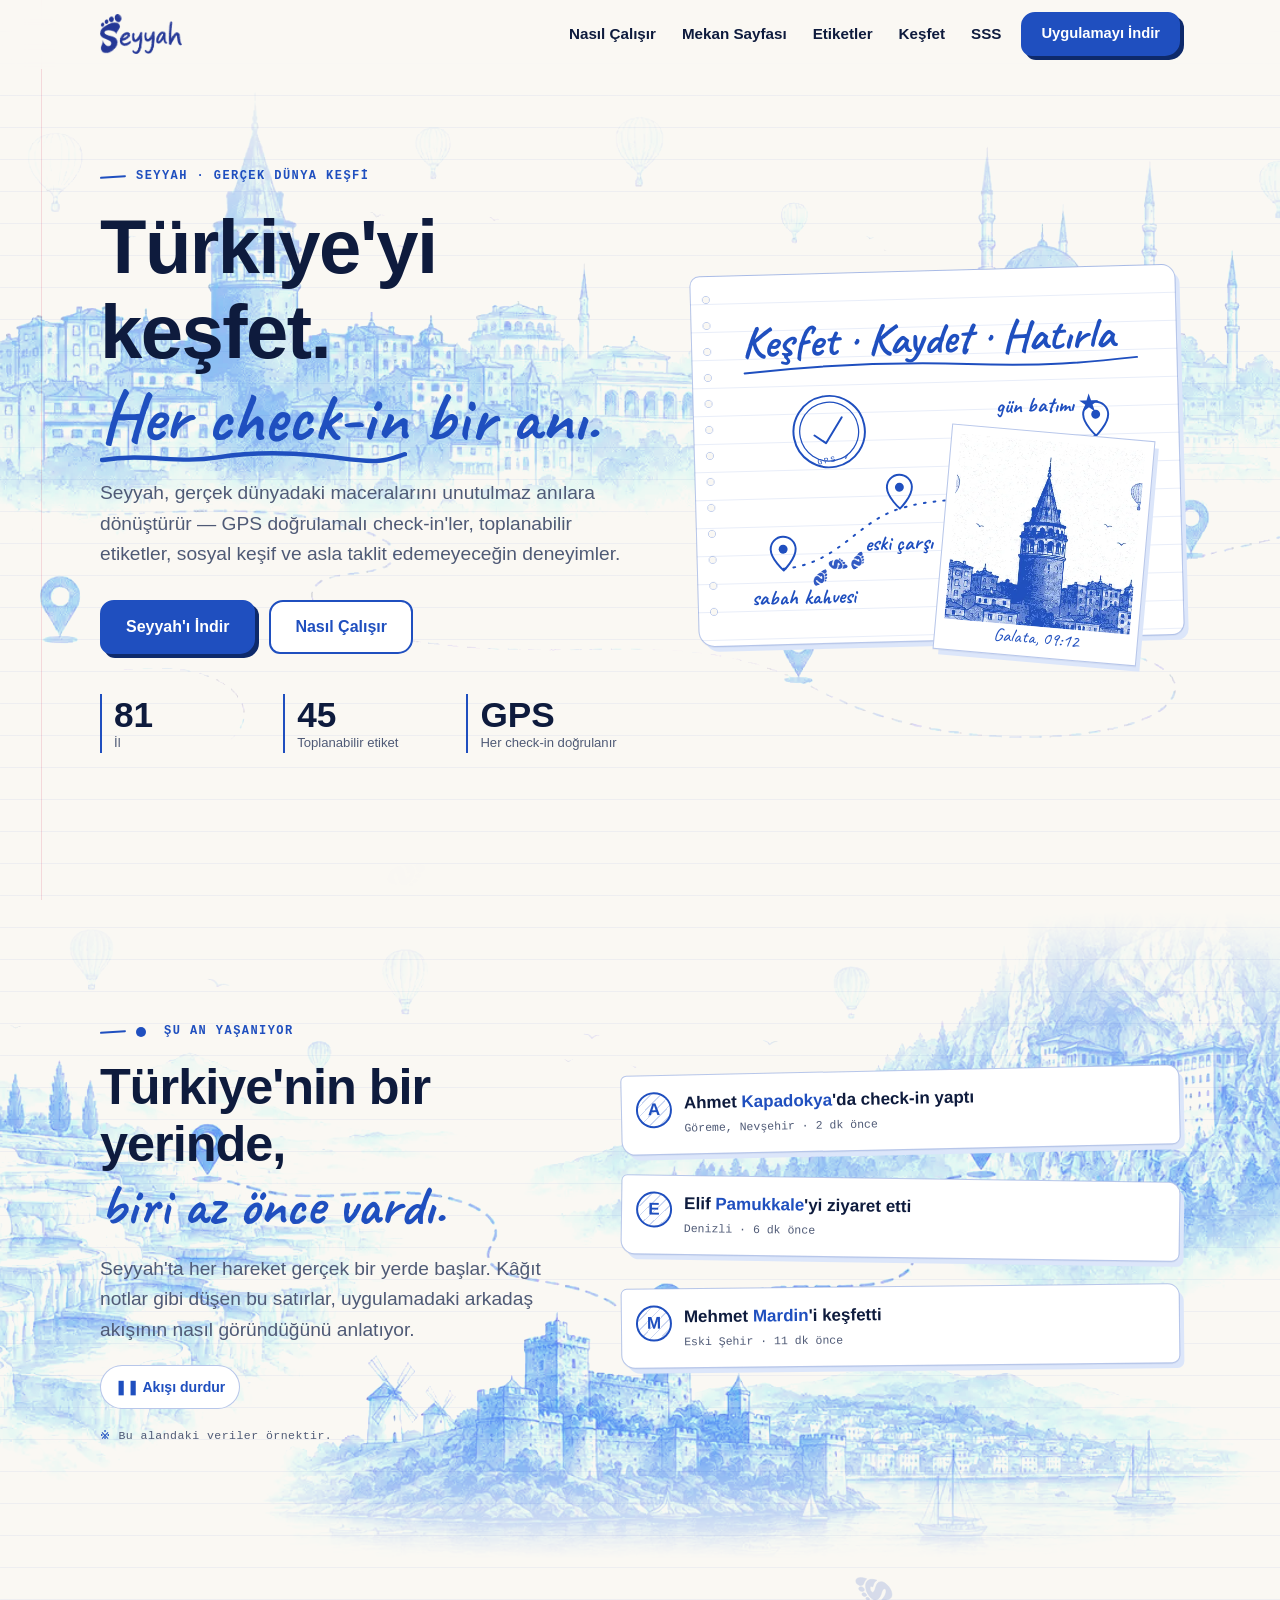
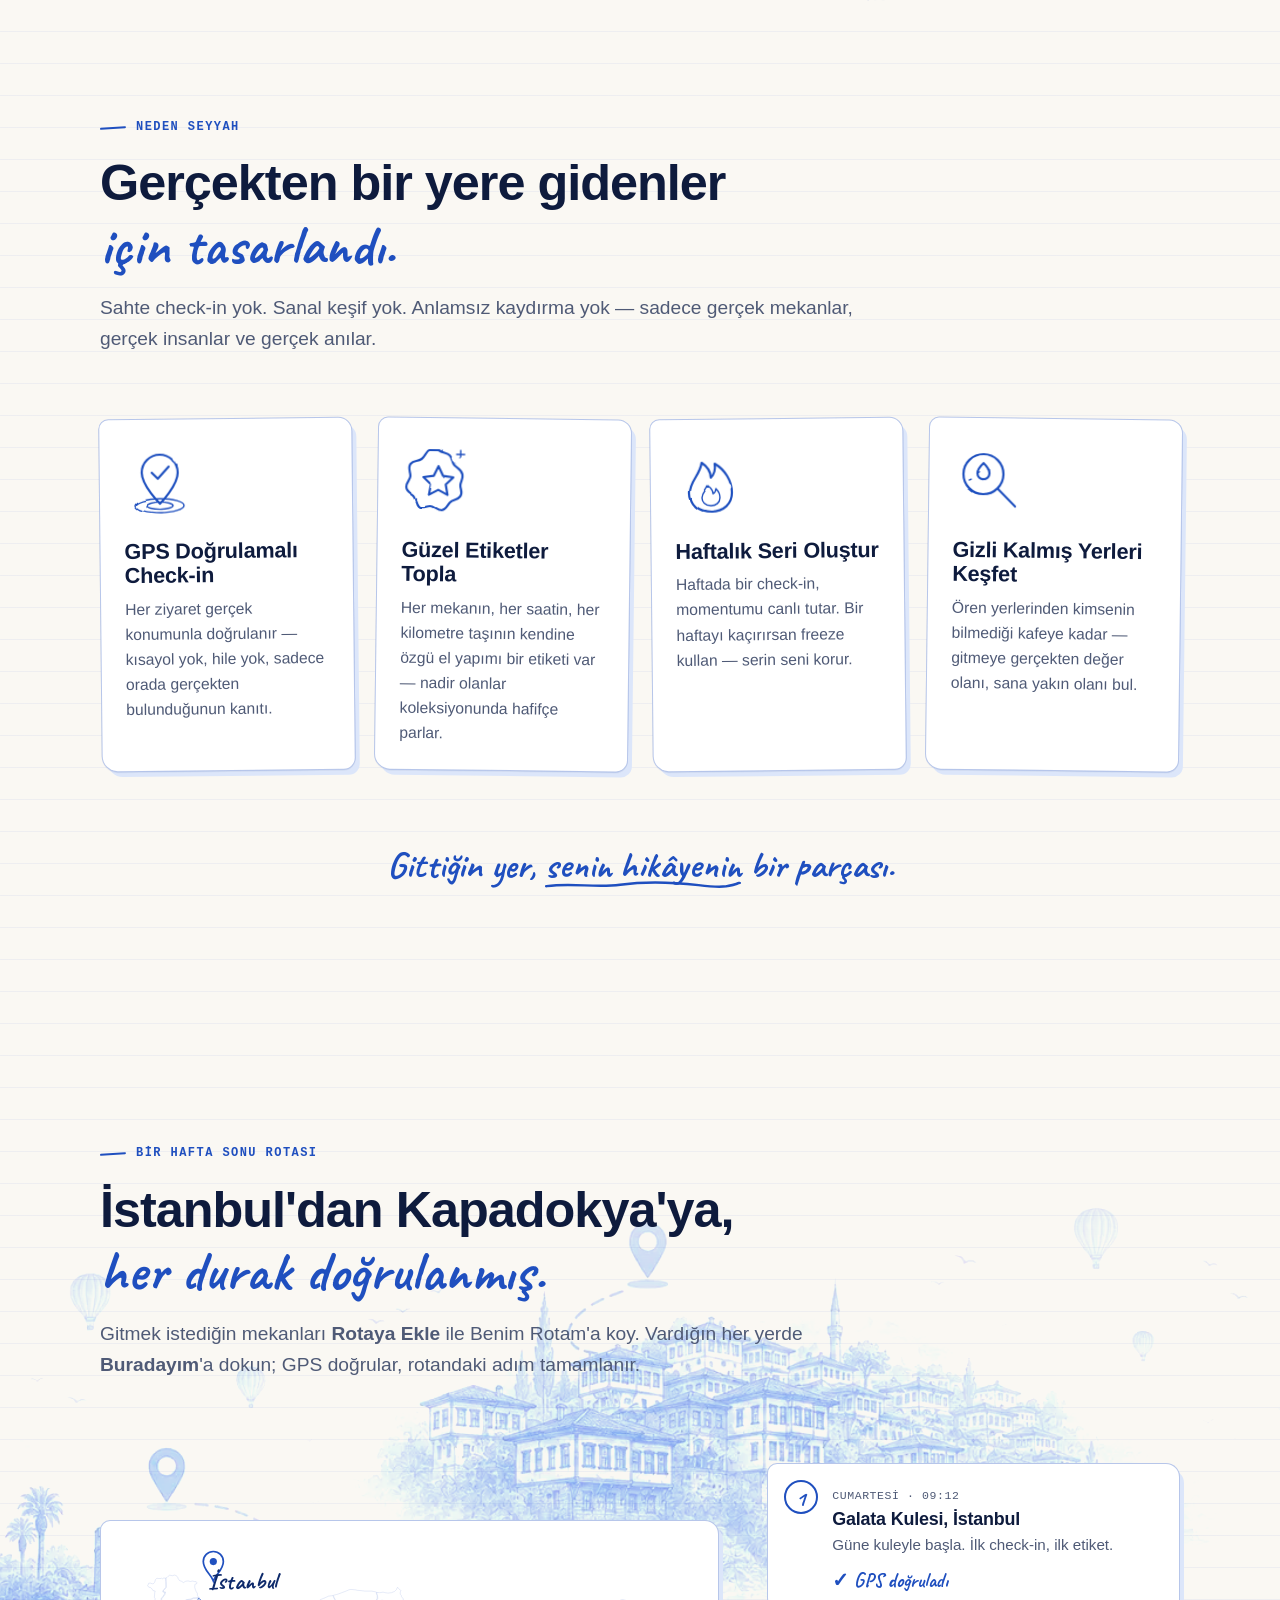
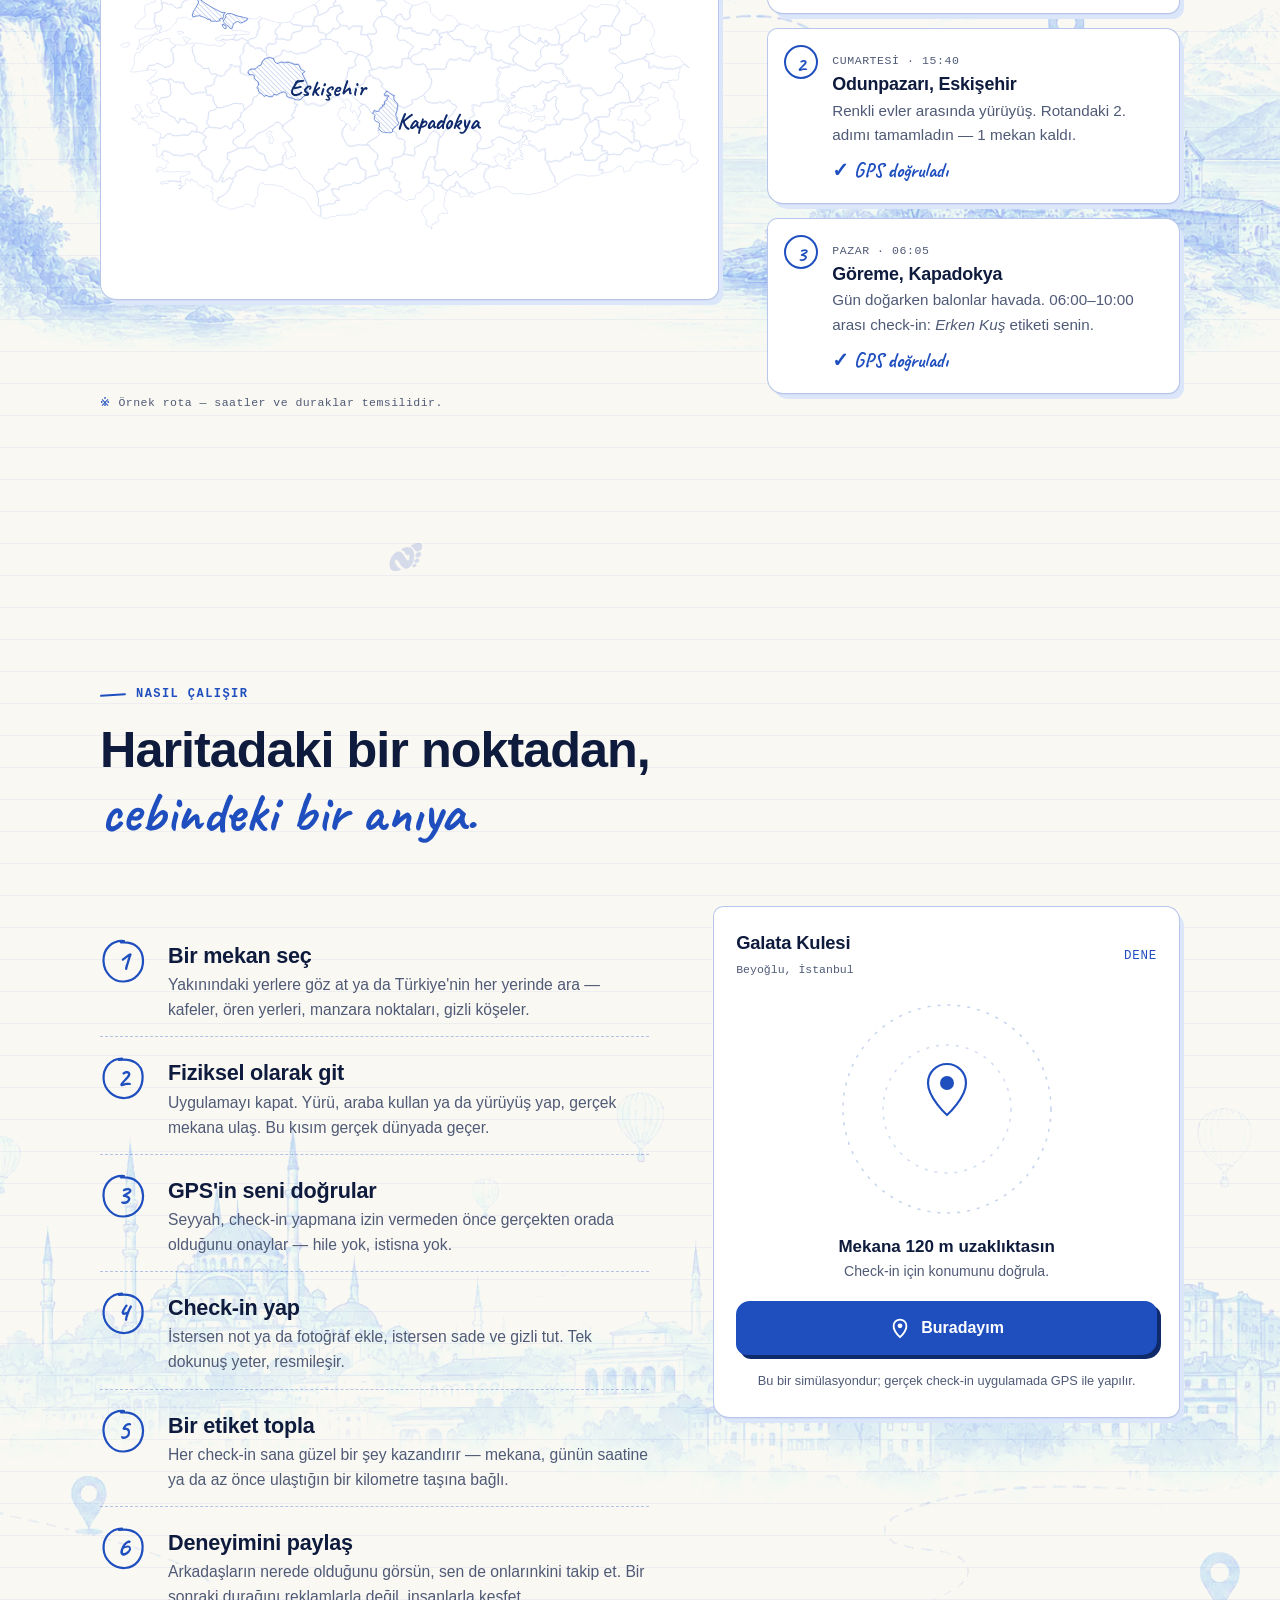
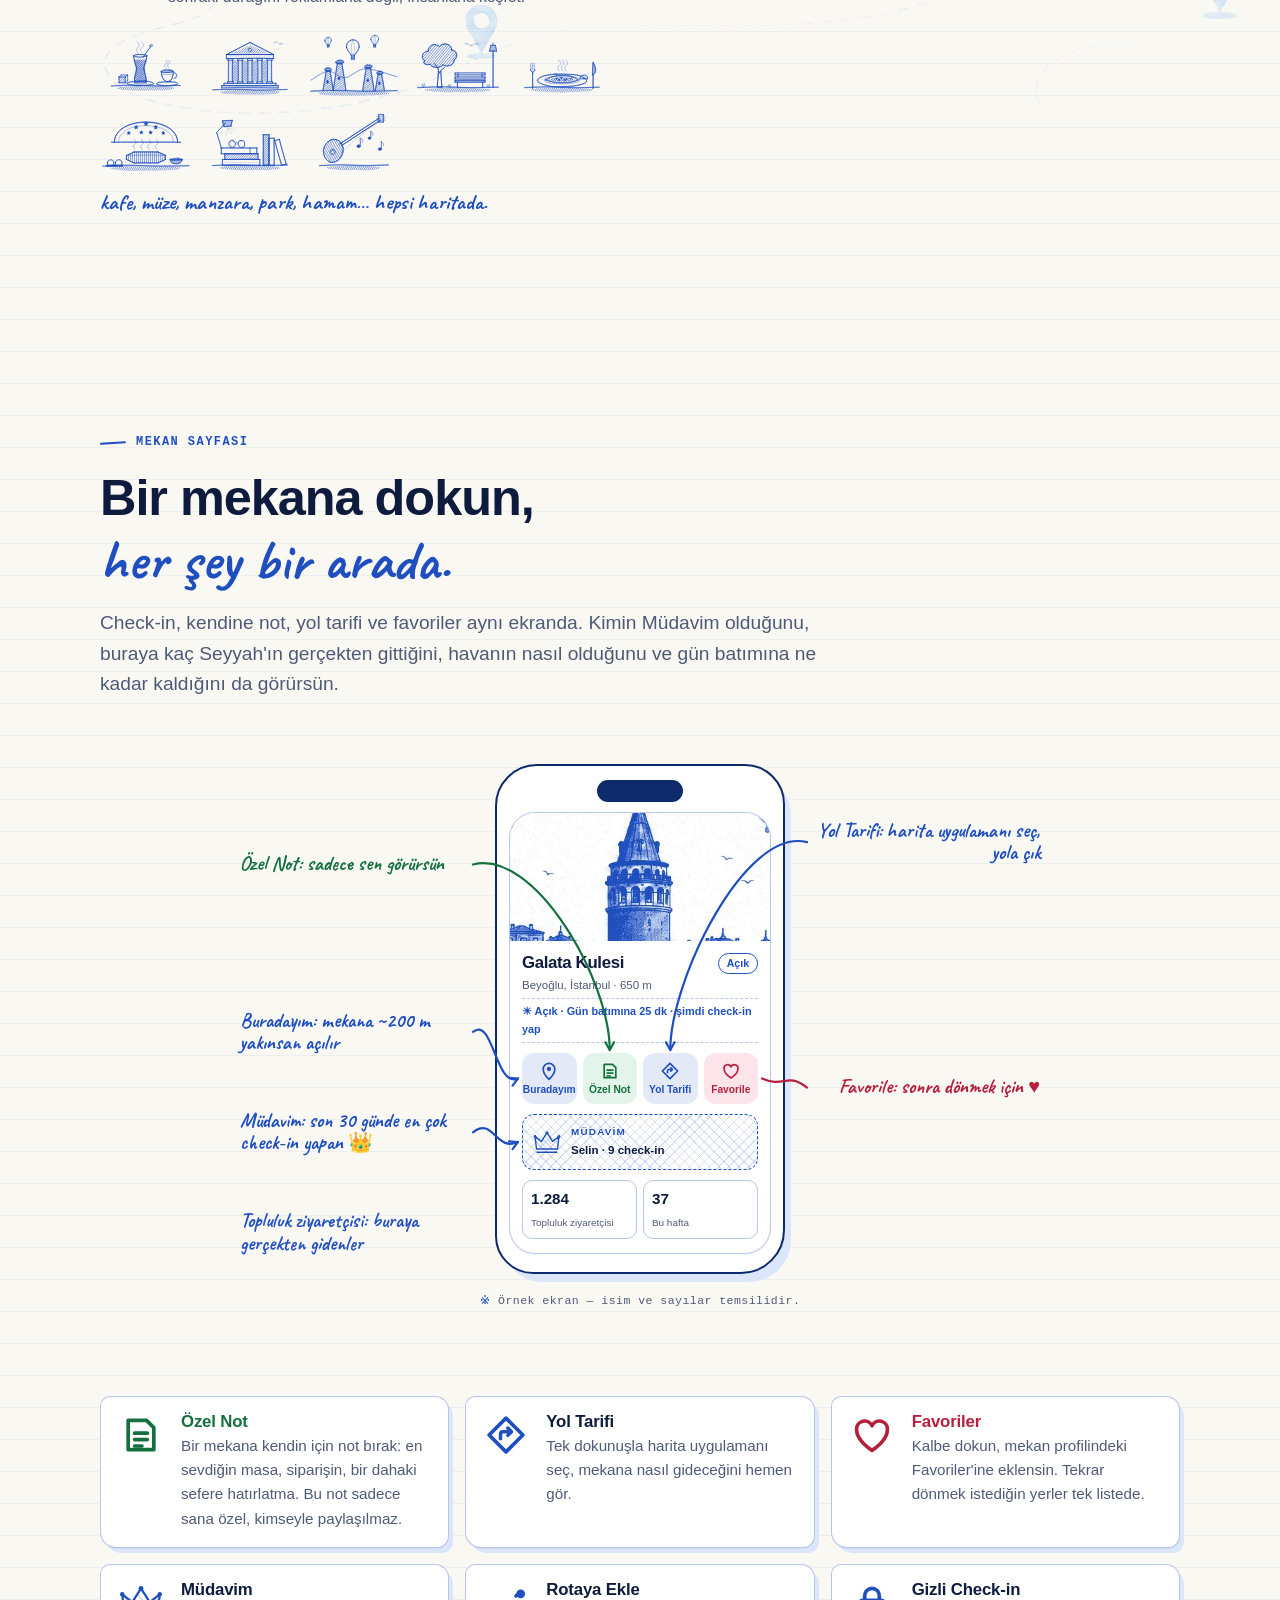
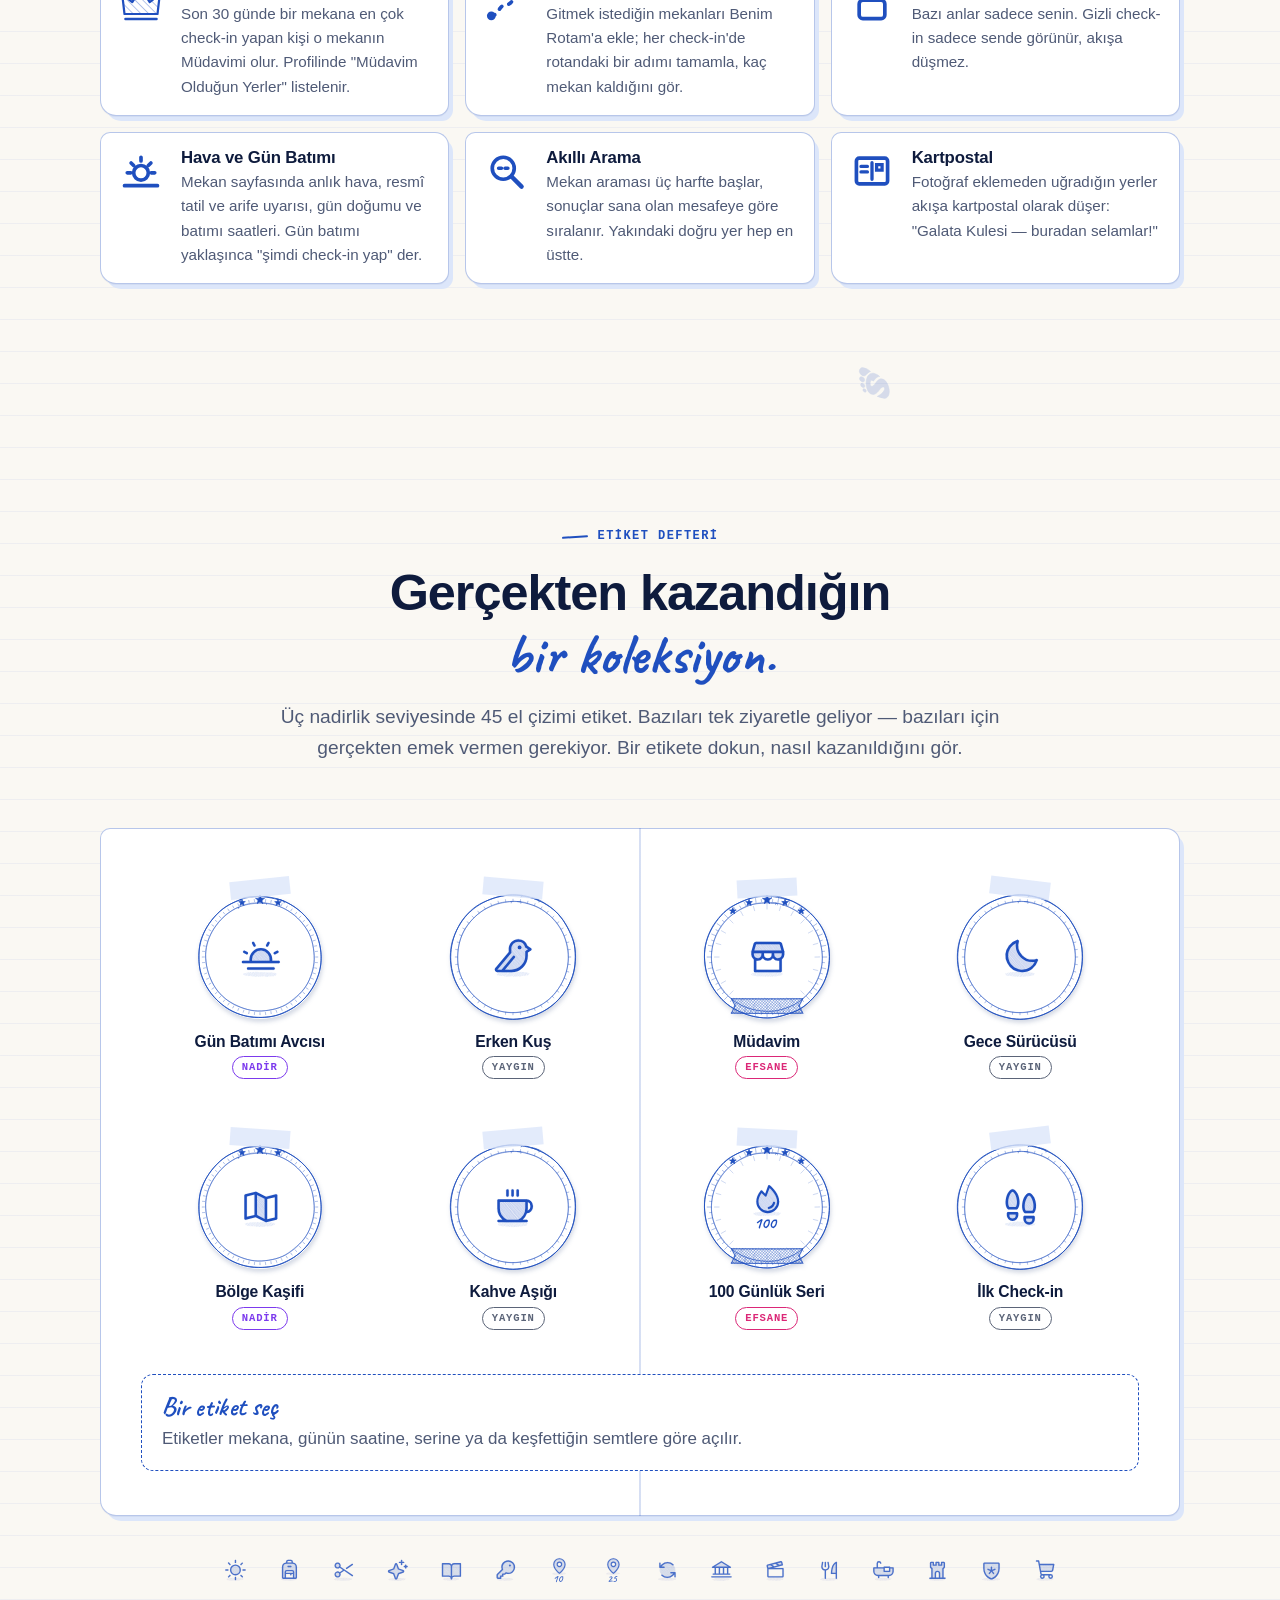
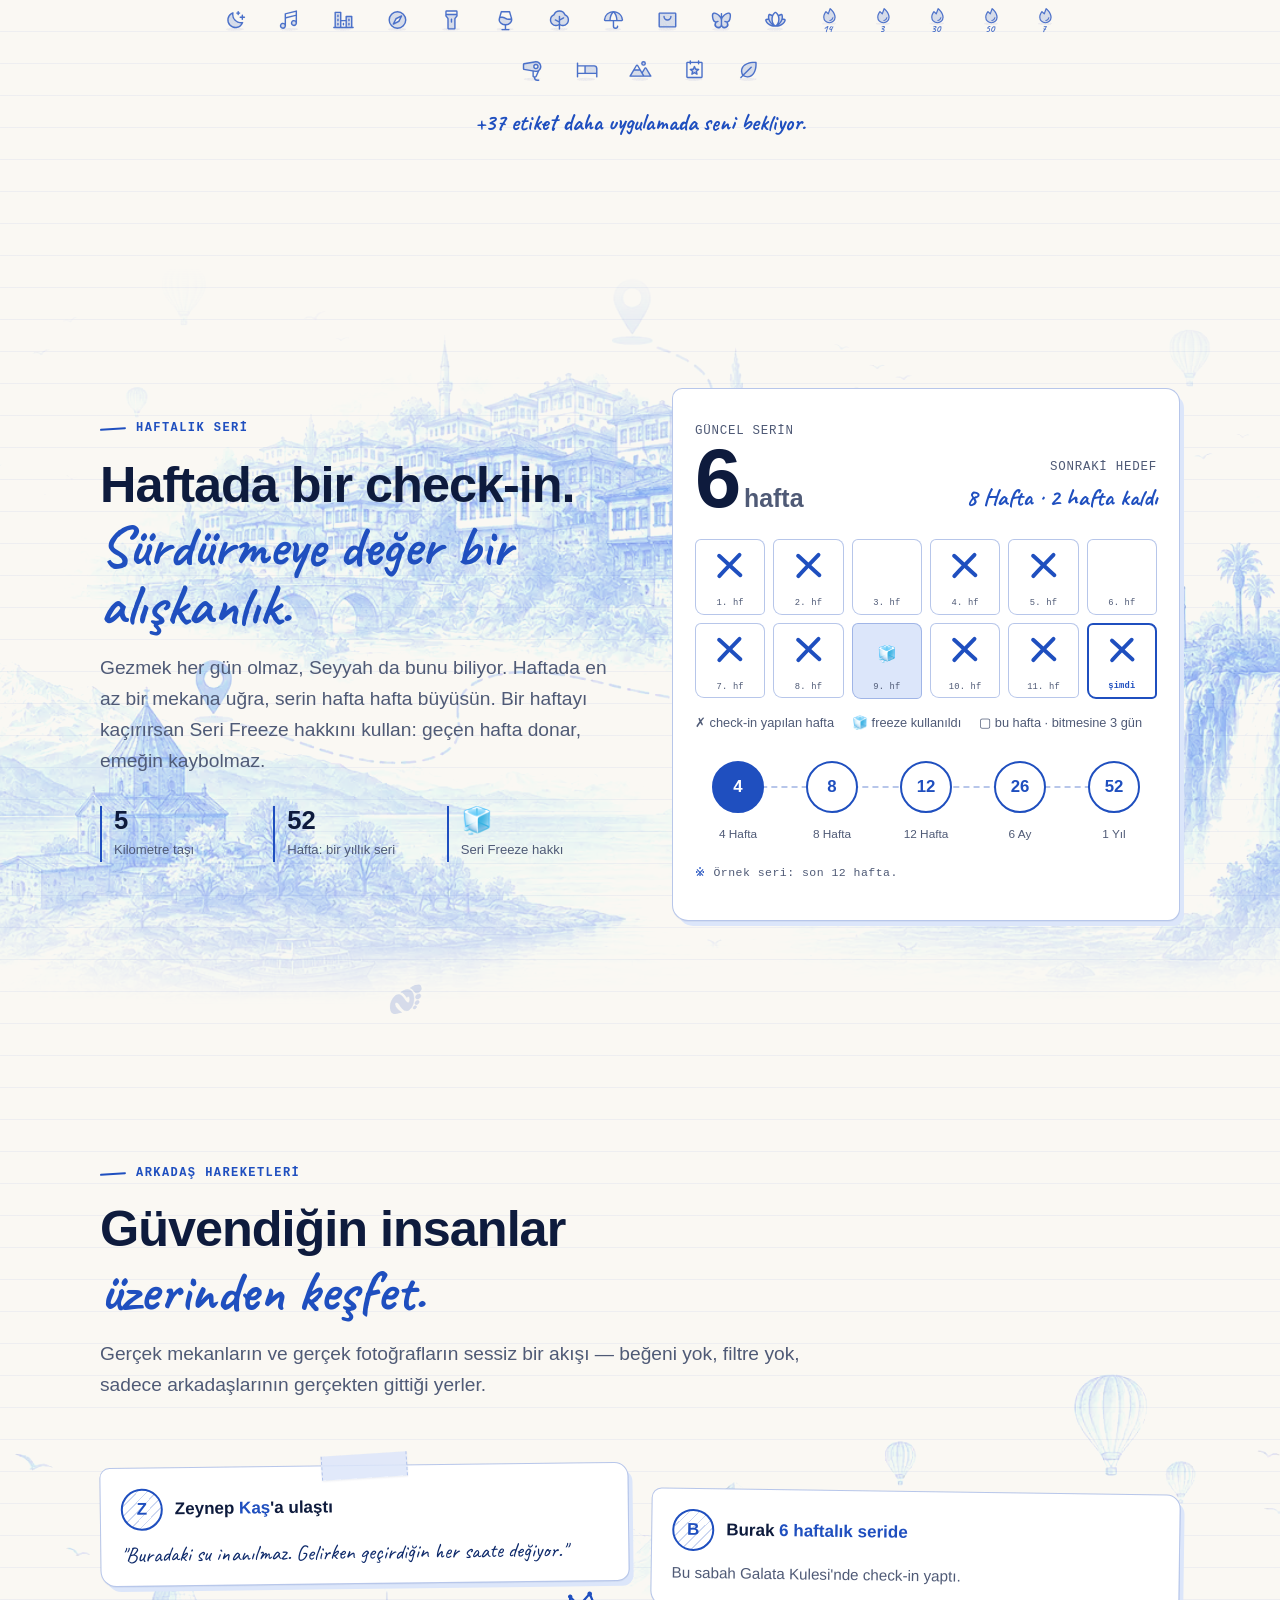
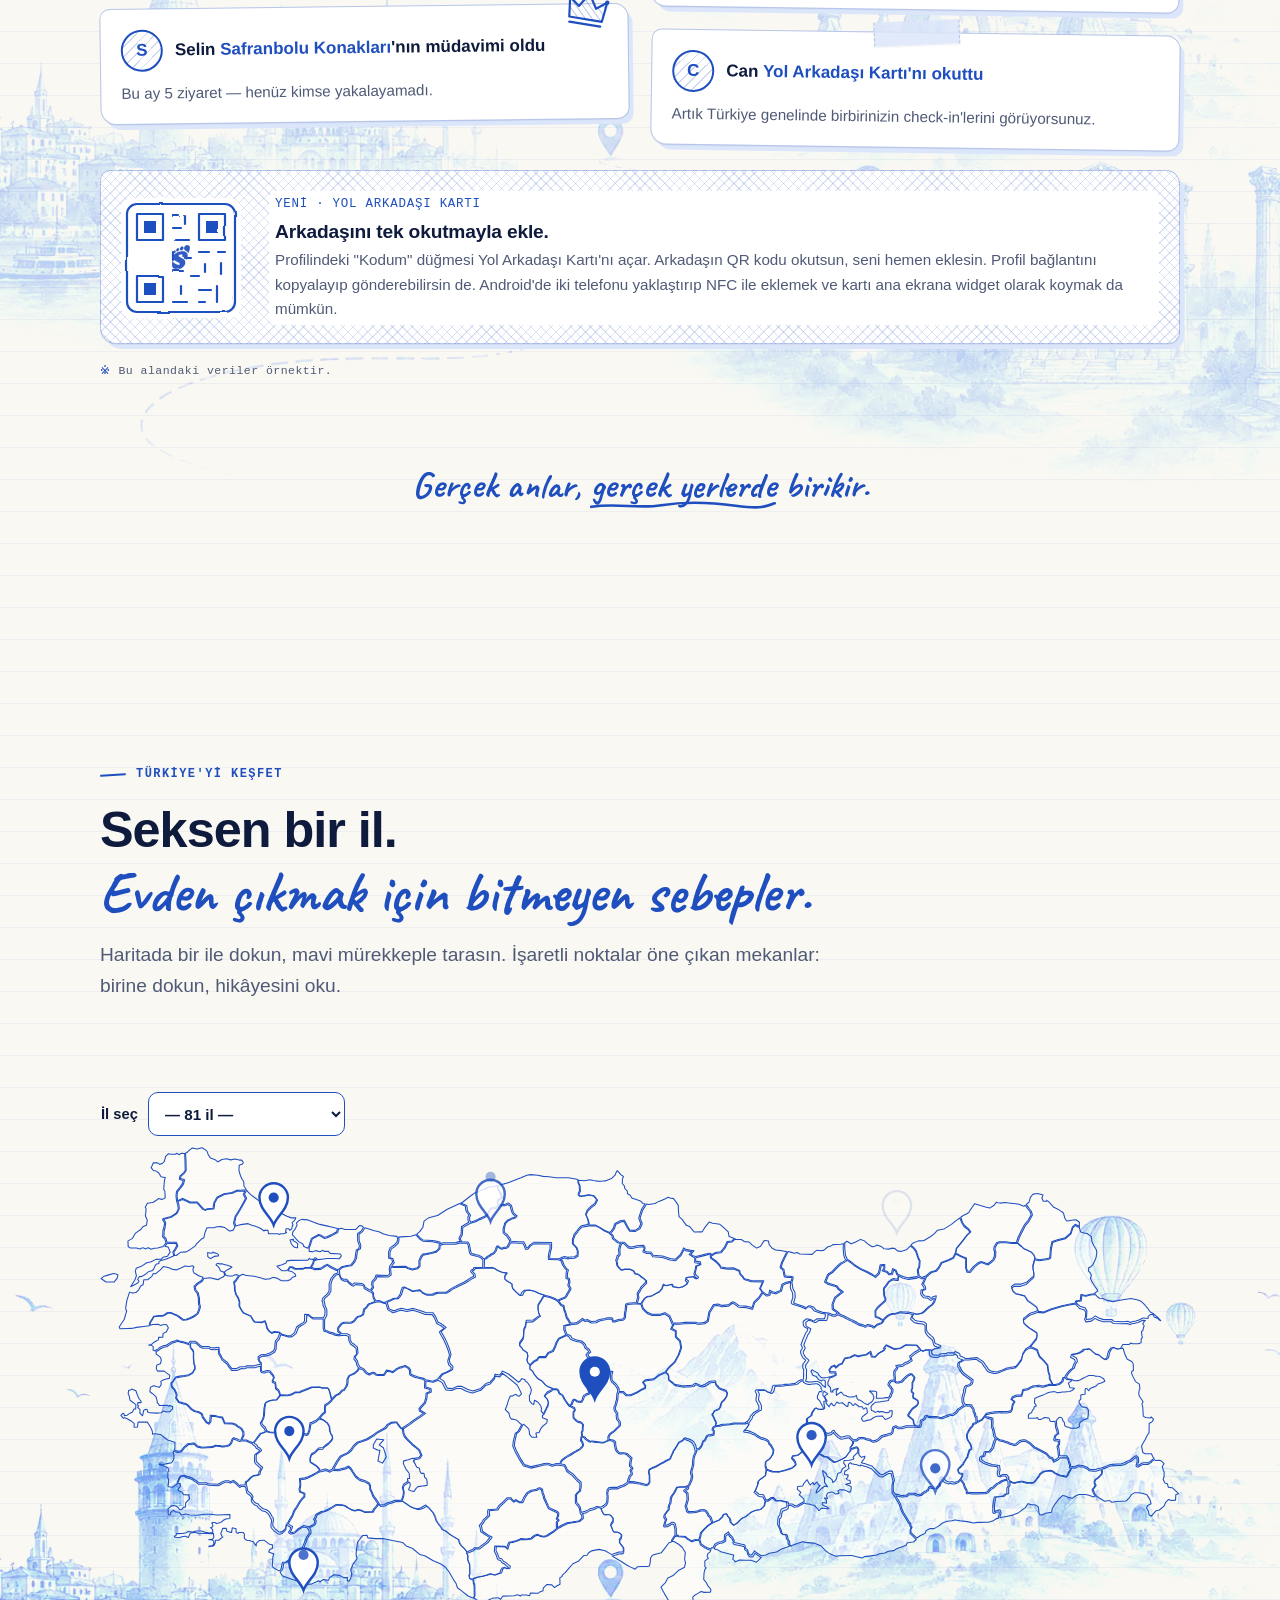
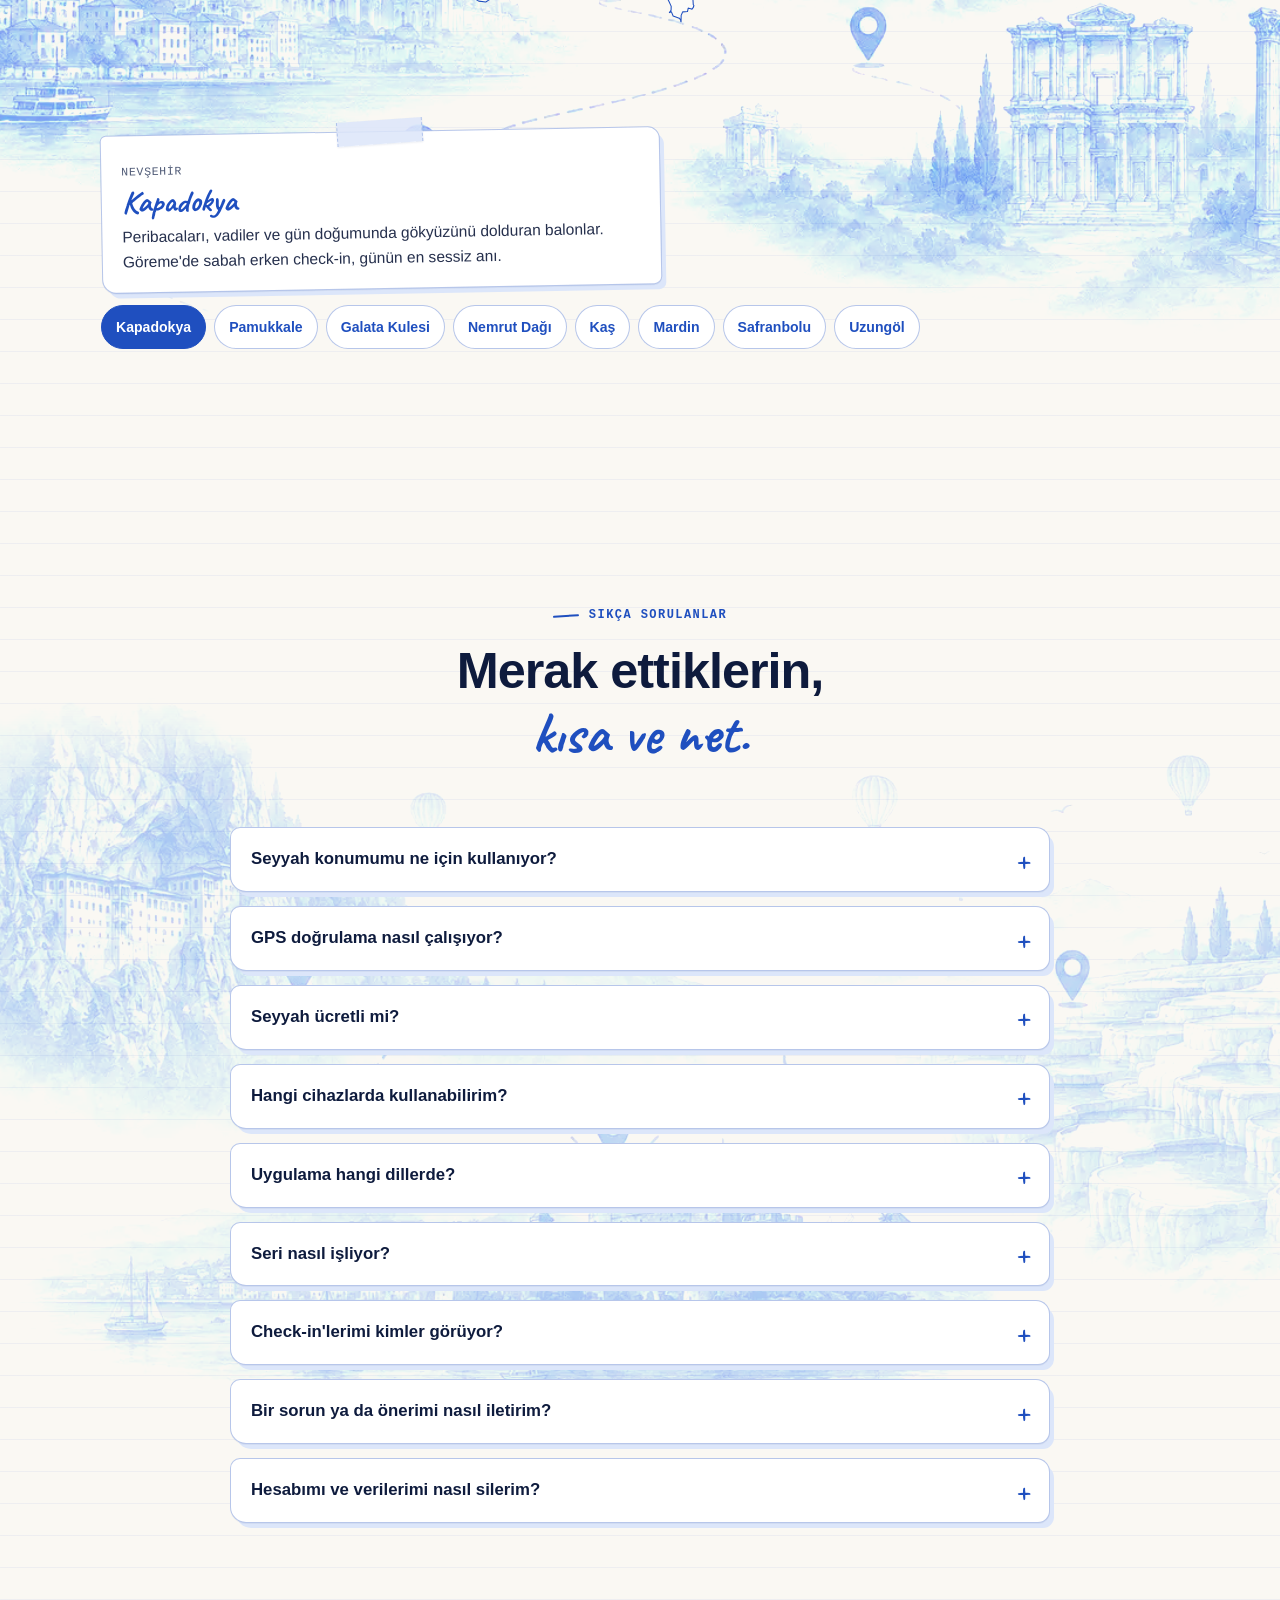
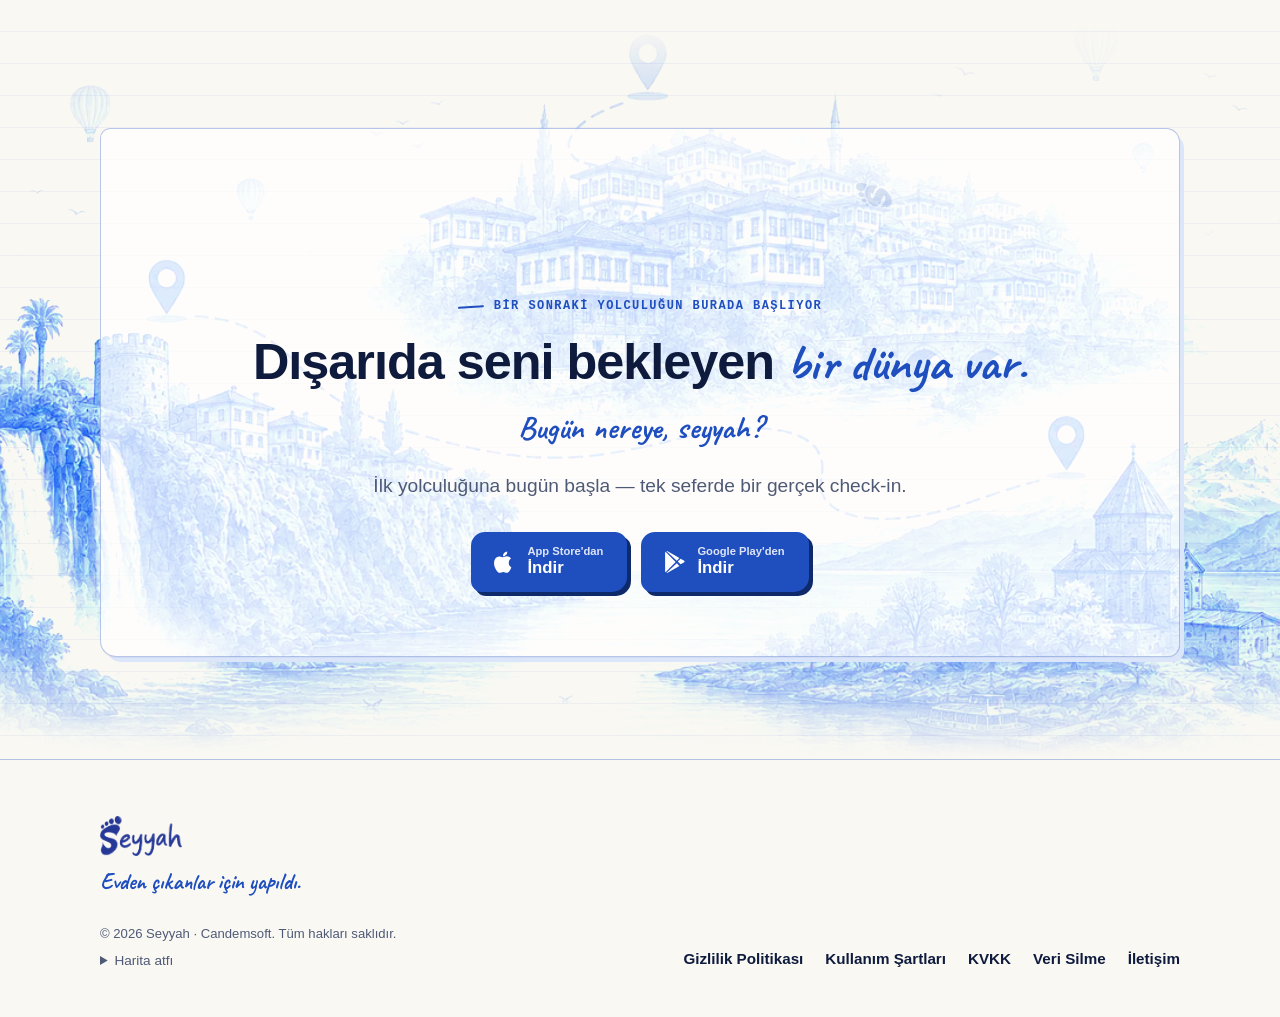
==== commit a428d147: "perf+style: küçük favicon, arka plan çizimleri tembel yükleniyor ve daha belirgin Co-Authored-By: Cl" ====
--- a/index.html
+++ b/index.html
@@ -17,7 +17,7 @@
   <meta property="og:url" content="https://seyyah.info/">
   <meta property="og:image" content="https://seyyah.info/assets/icon.png">
   <meta name="twitter:card" content="summary">
-  <link rel="icon" type="image/png" href="assets/icon.png">
+  <link rel="icon" type="image/png" href="assets/favicon.png">
   <link rel="apple-touch-icon" href="assets/apple-touch-icon.png">
   <link rel="preload" href="assets/fonts/caveat-latin.woff2" as="font" type="font/woff2" crossorigin>
   <link rel="preload" href="assets/fonts/caveat-latin-ext.woff2" as="font" type="font/woff2" crossorigin>
--- a/assets/css/site.css
+++ b/assets/css/site.css
@@ -269,6 +269,8 @@
 /* bölüm arka planında soluk karakalem sahne */
 .sketch-bg { position: relative; }
 .sketch-bg > .wrap { z-index: 1; }
+/* arka plan çizimi, bölüm ekrana yaklaşınca yüklenir (site.js .bg-on ekler); hero hemen */
+.sketch-bg:not(.bg-on):not(.hero)::before { background-image: none !important; }
 .sketch-bg::before {
   content: ""; position: absolute; inset: 0; z-index: 0; pointer-events: none;
   background: url("../sketches/turkiye-rotasi.webp") center bottom / min(1500px, 140%) auto no-repeat;
@@ -281,7 +283,7 @@
 .sketch-ege::before { background-image: url("../sketches/ege-akdeniz.webp"); background-position: center; }
 .sketch-flip::before { transform: scaleX(-1); }
 /* yazının okunduğu bölümlerde çizim biraz daha soluk */
-.sketch-soft::before { opacity: 0.7; }
+.sketch-soft::before { opacity: 0.5; }
 @media (max-width: 699px) { .sketch-bg::before { background-size: 220% auto; } }
 
 /* ---------- ayak izi geçişleri ---------- */
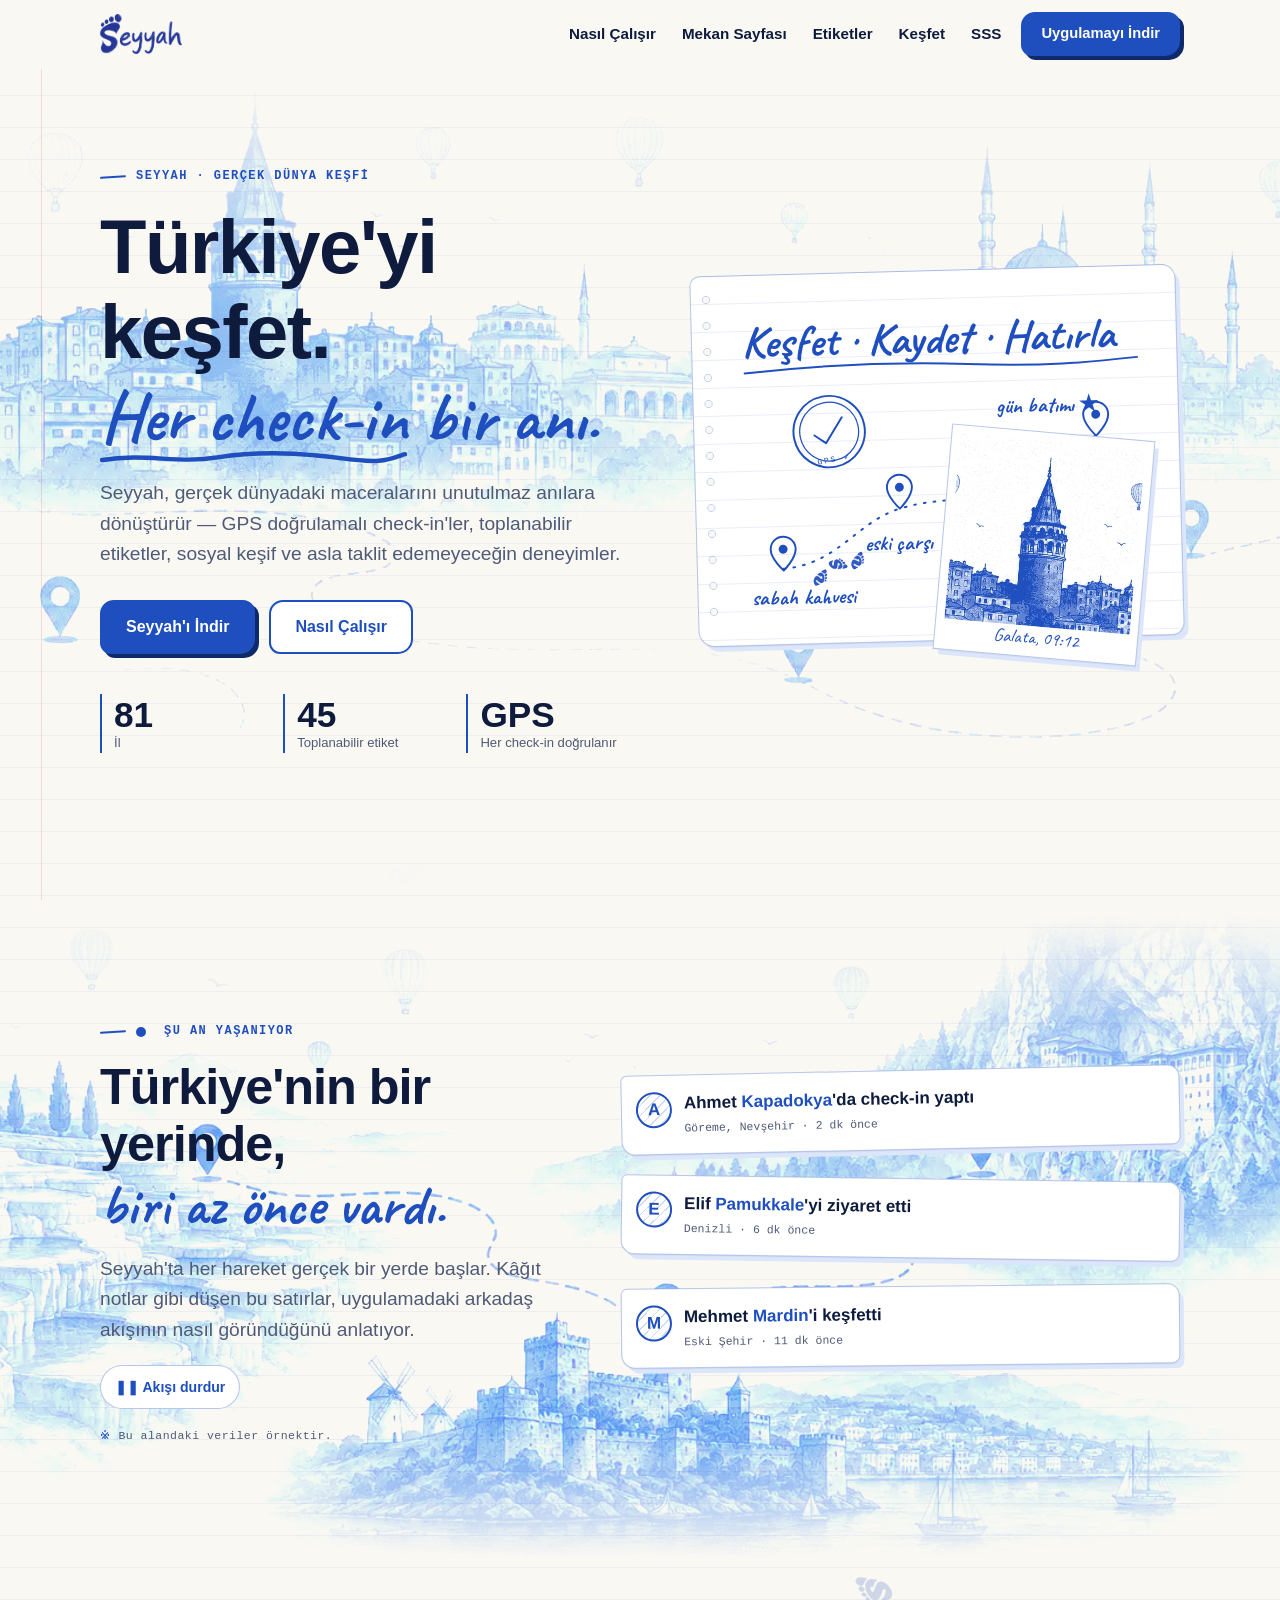
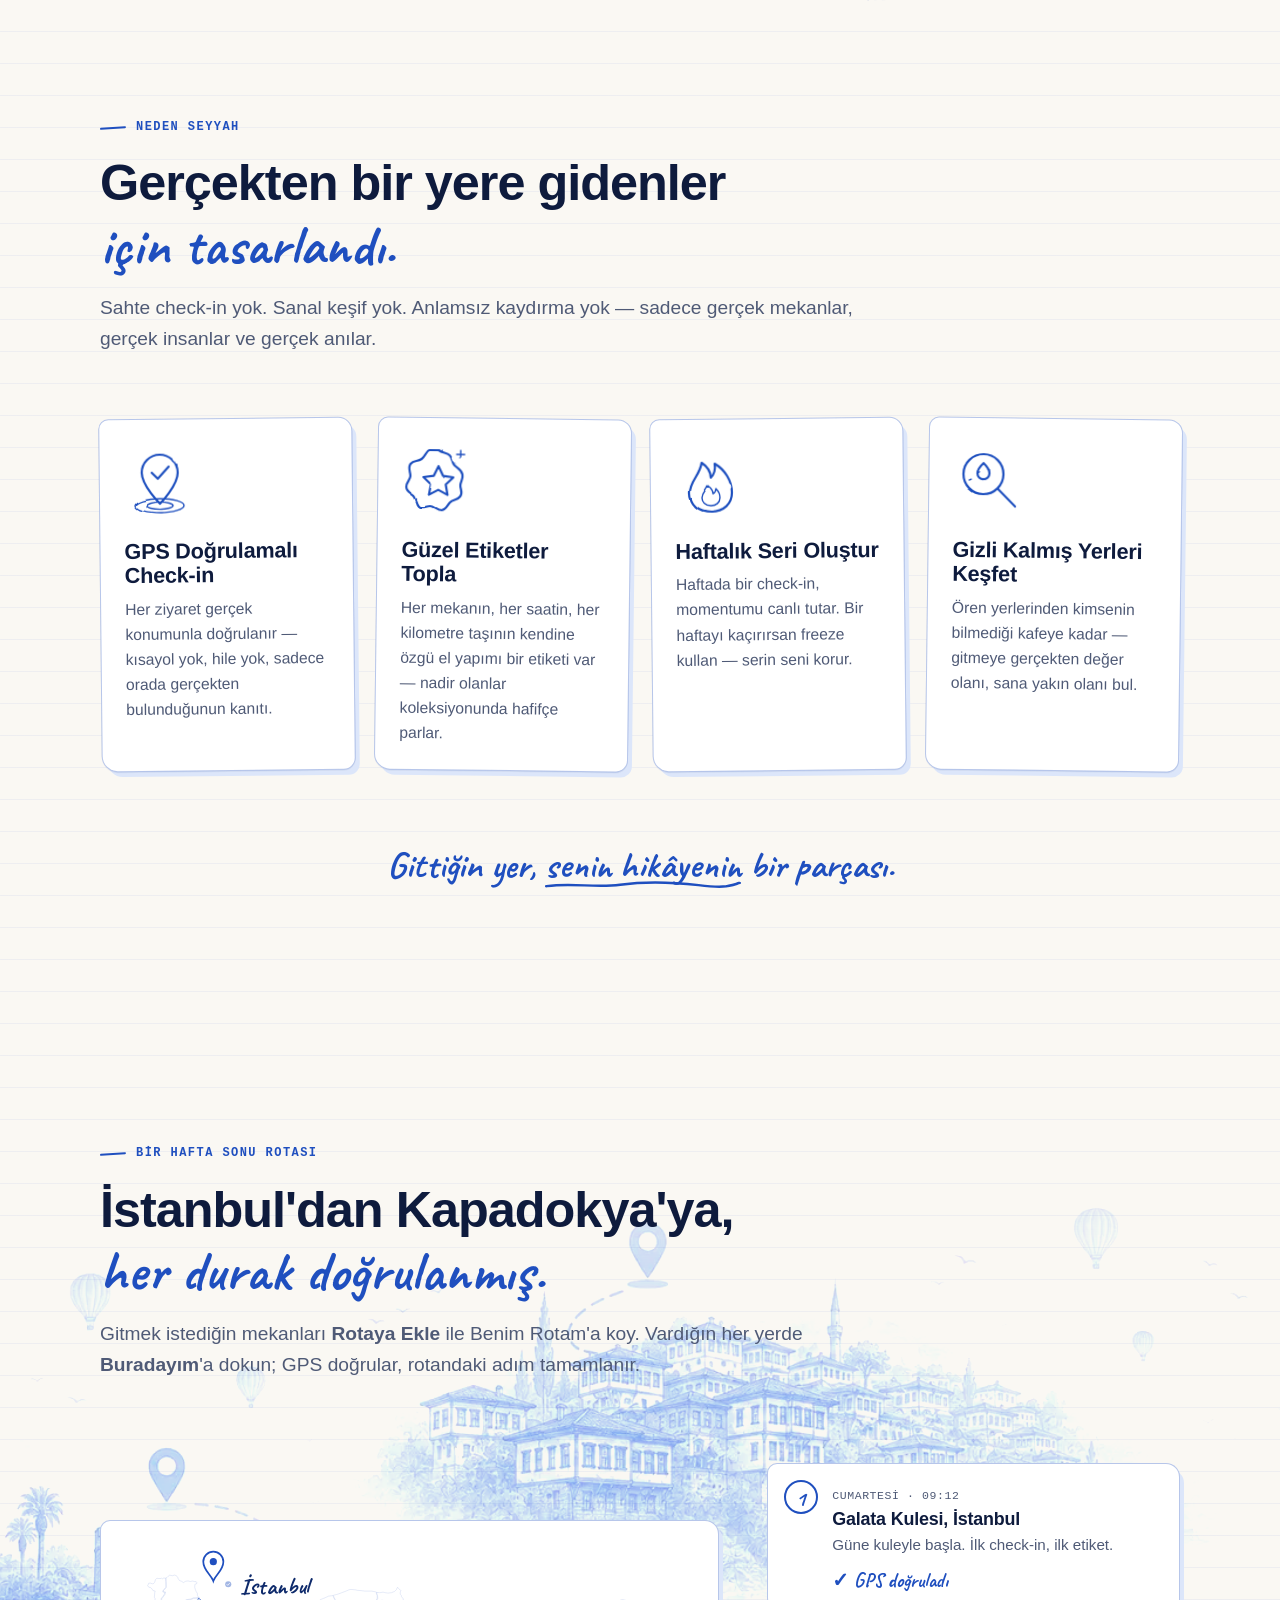
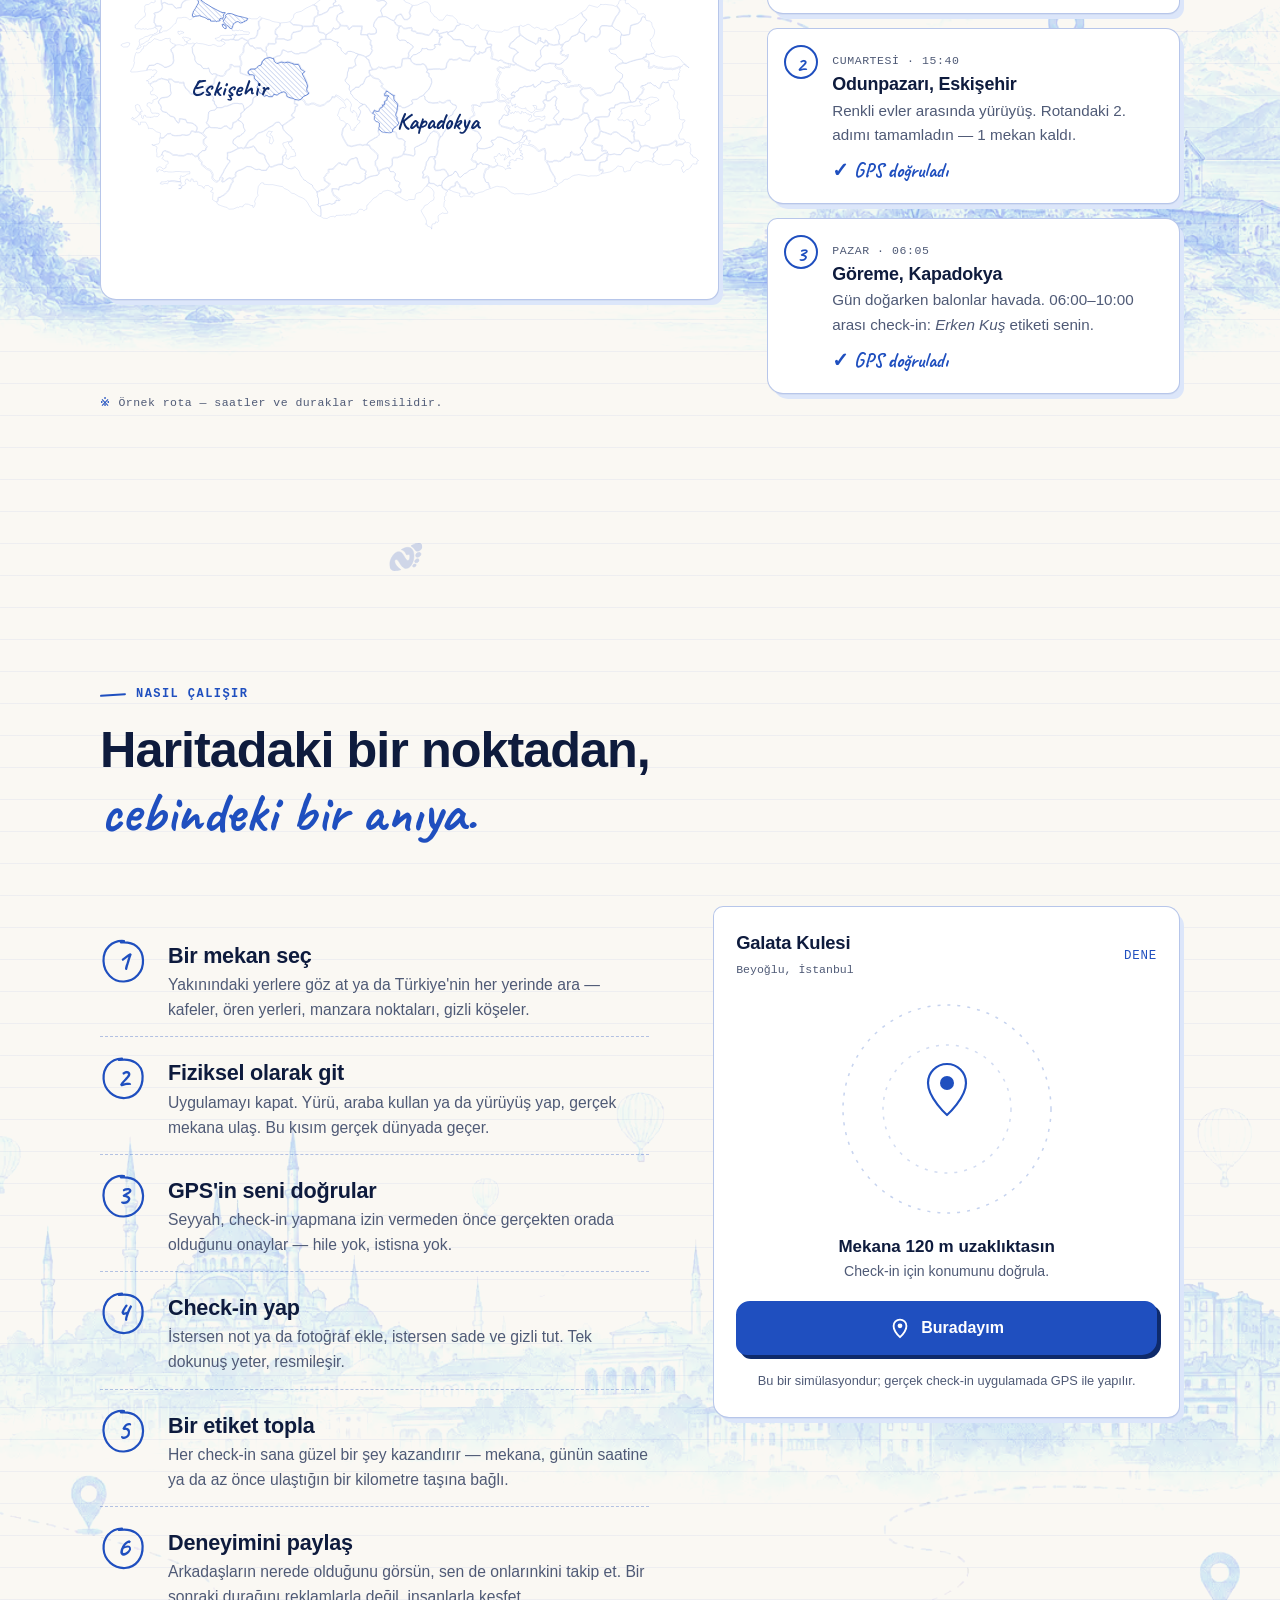
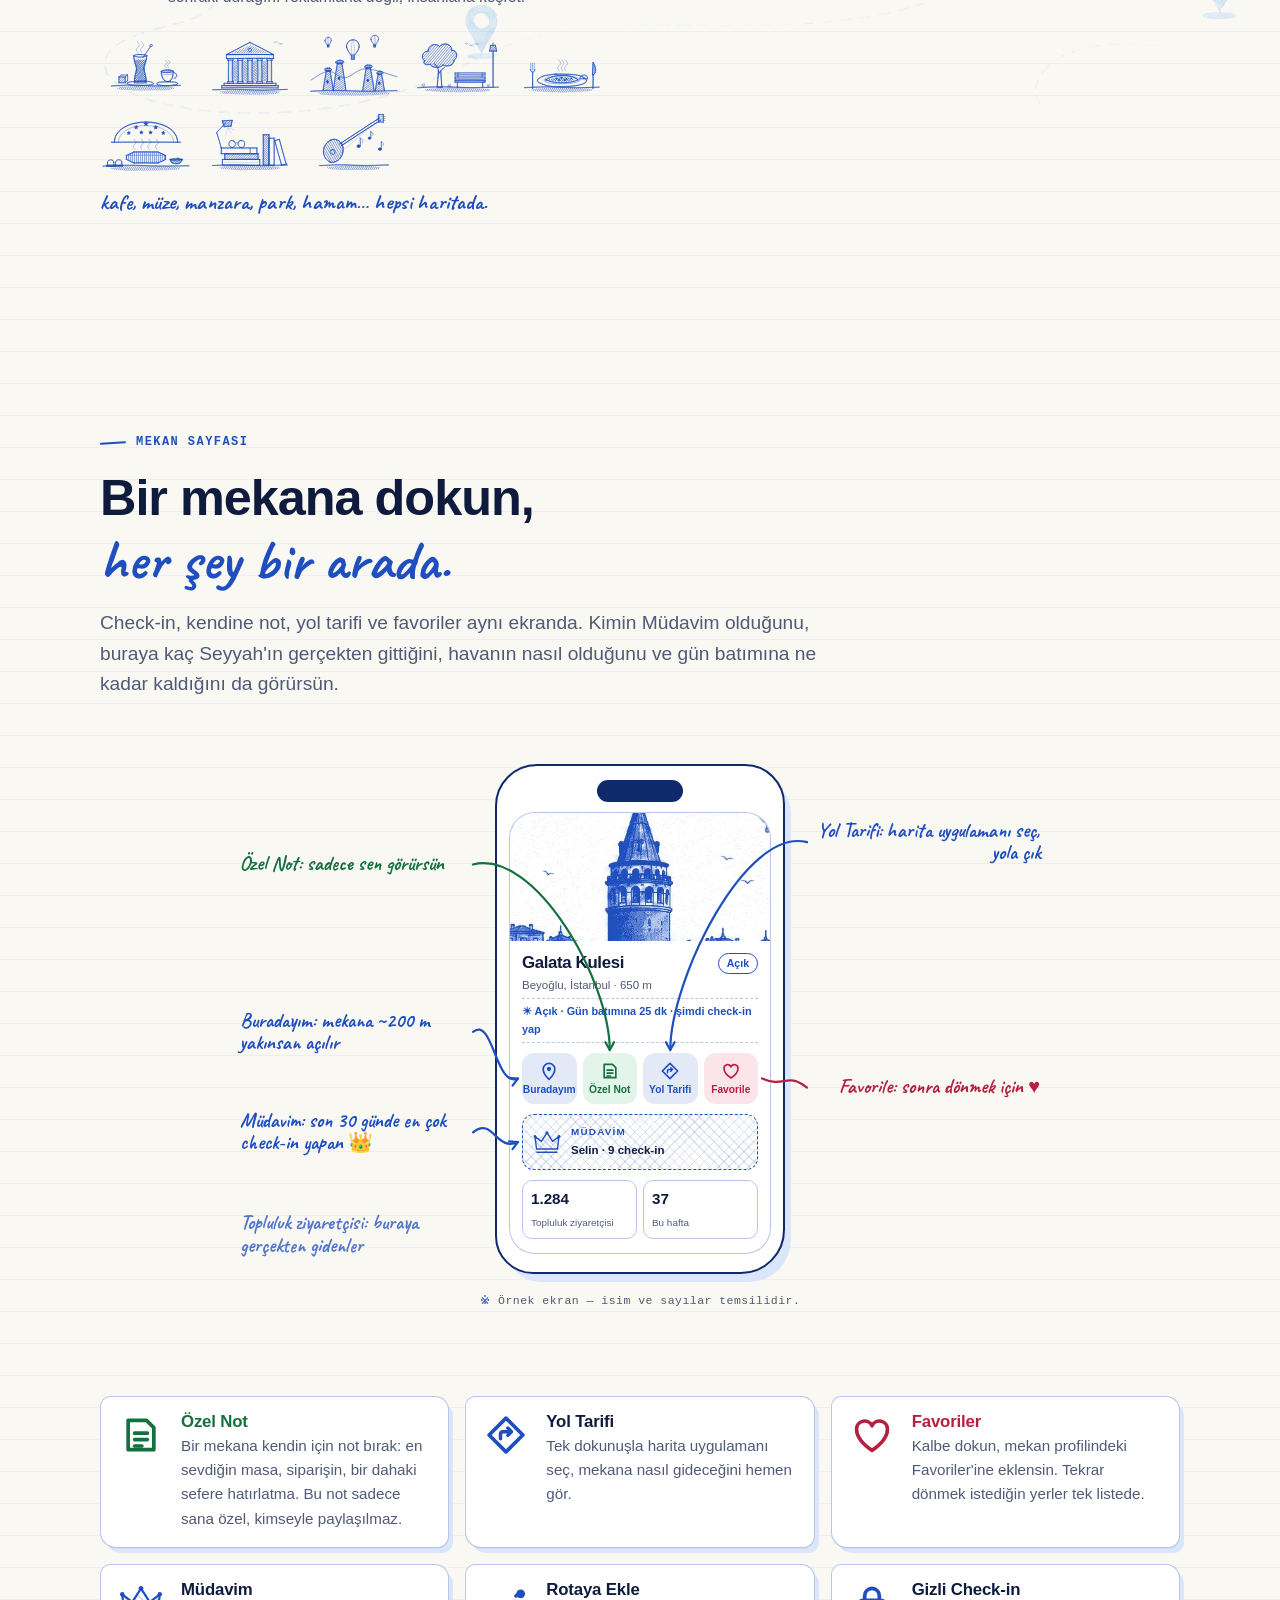
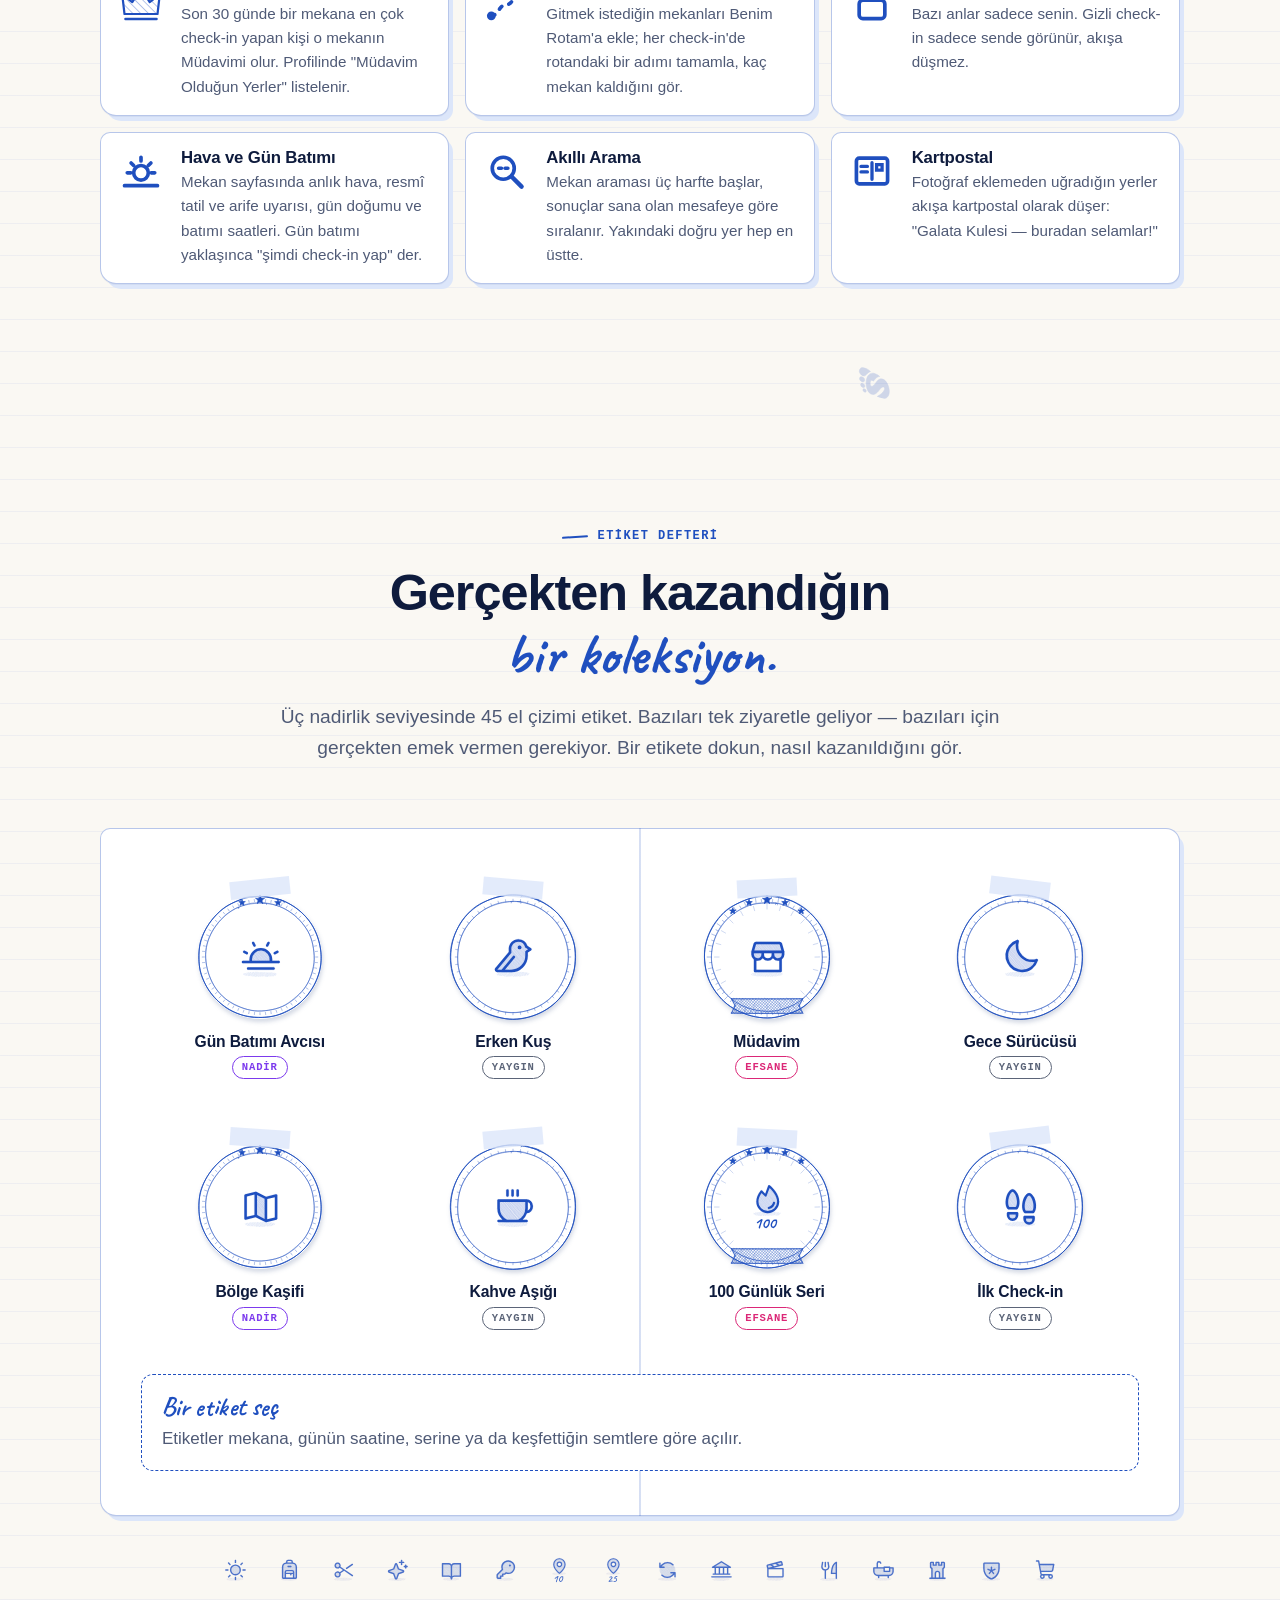
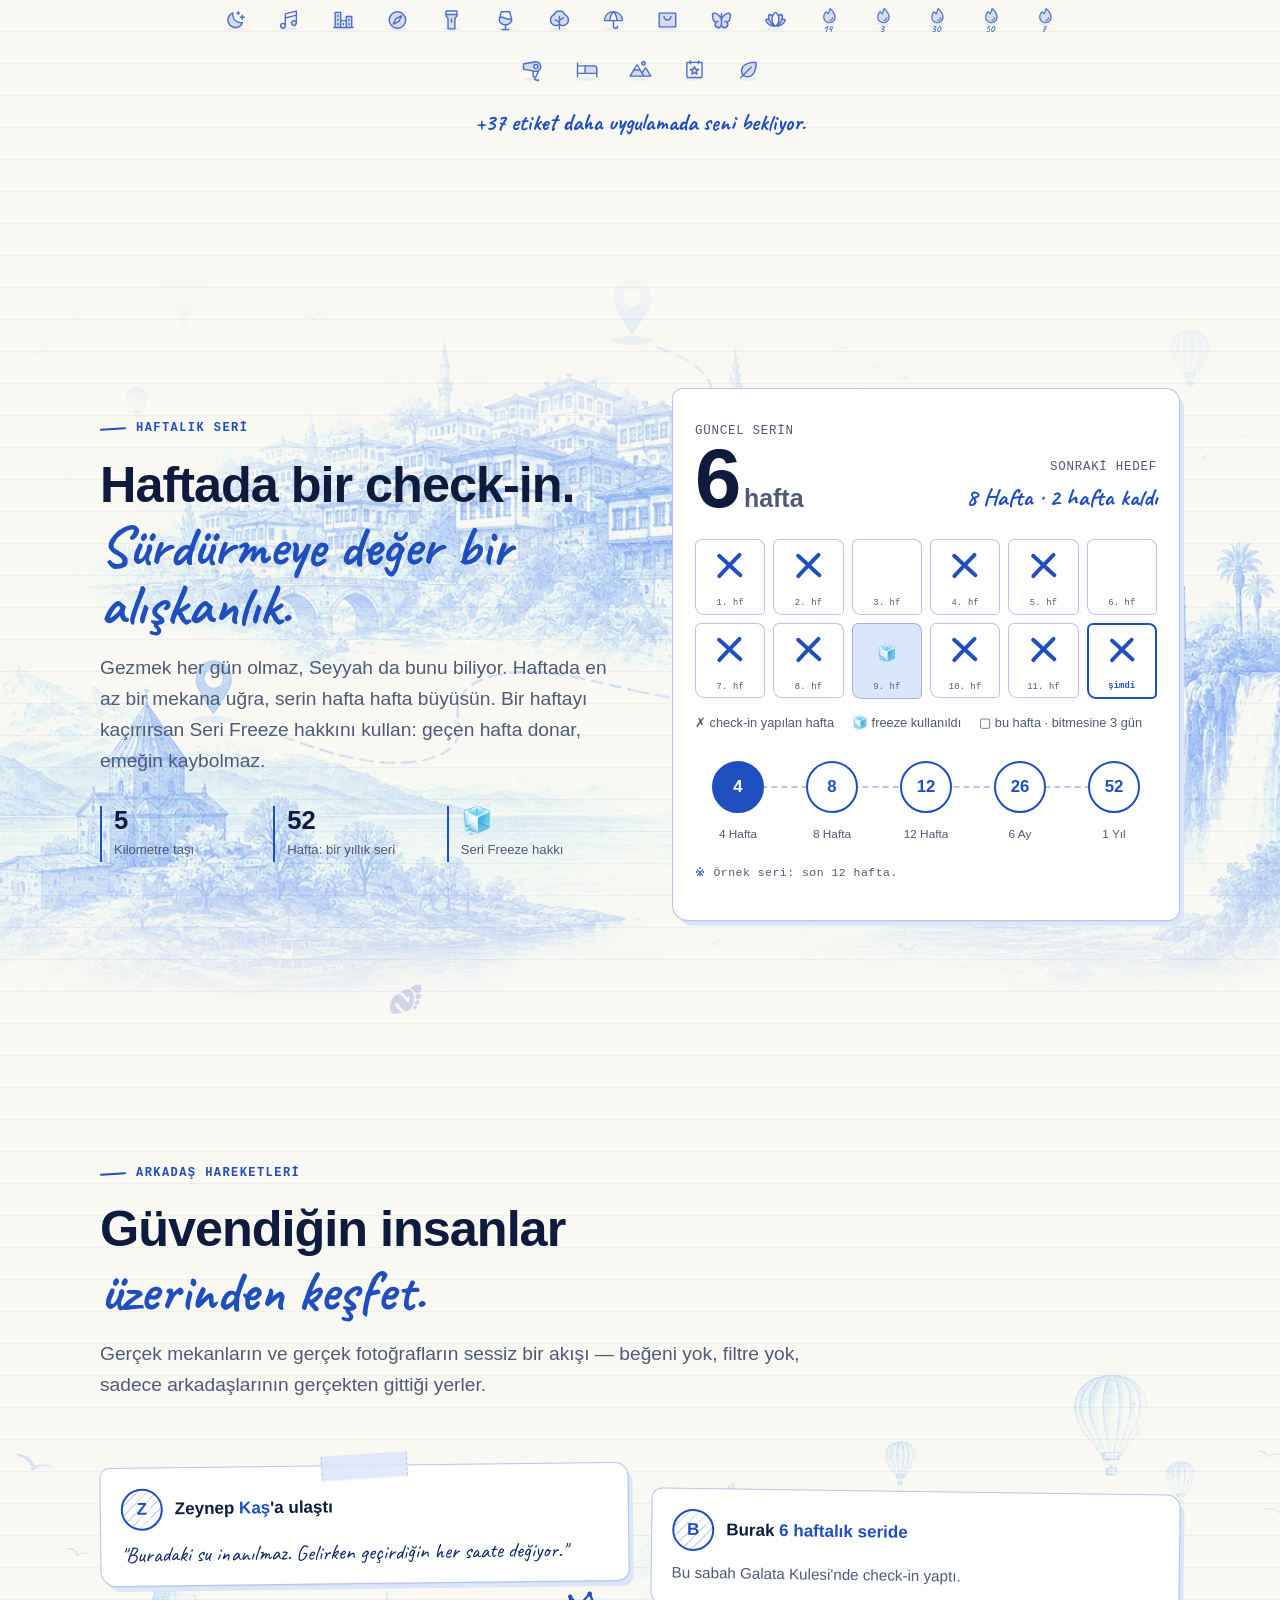
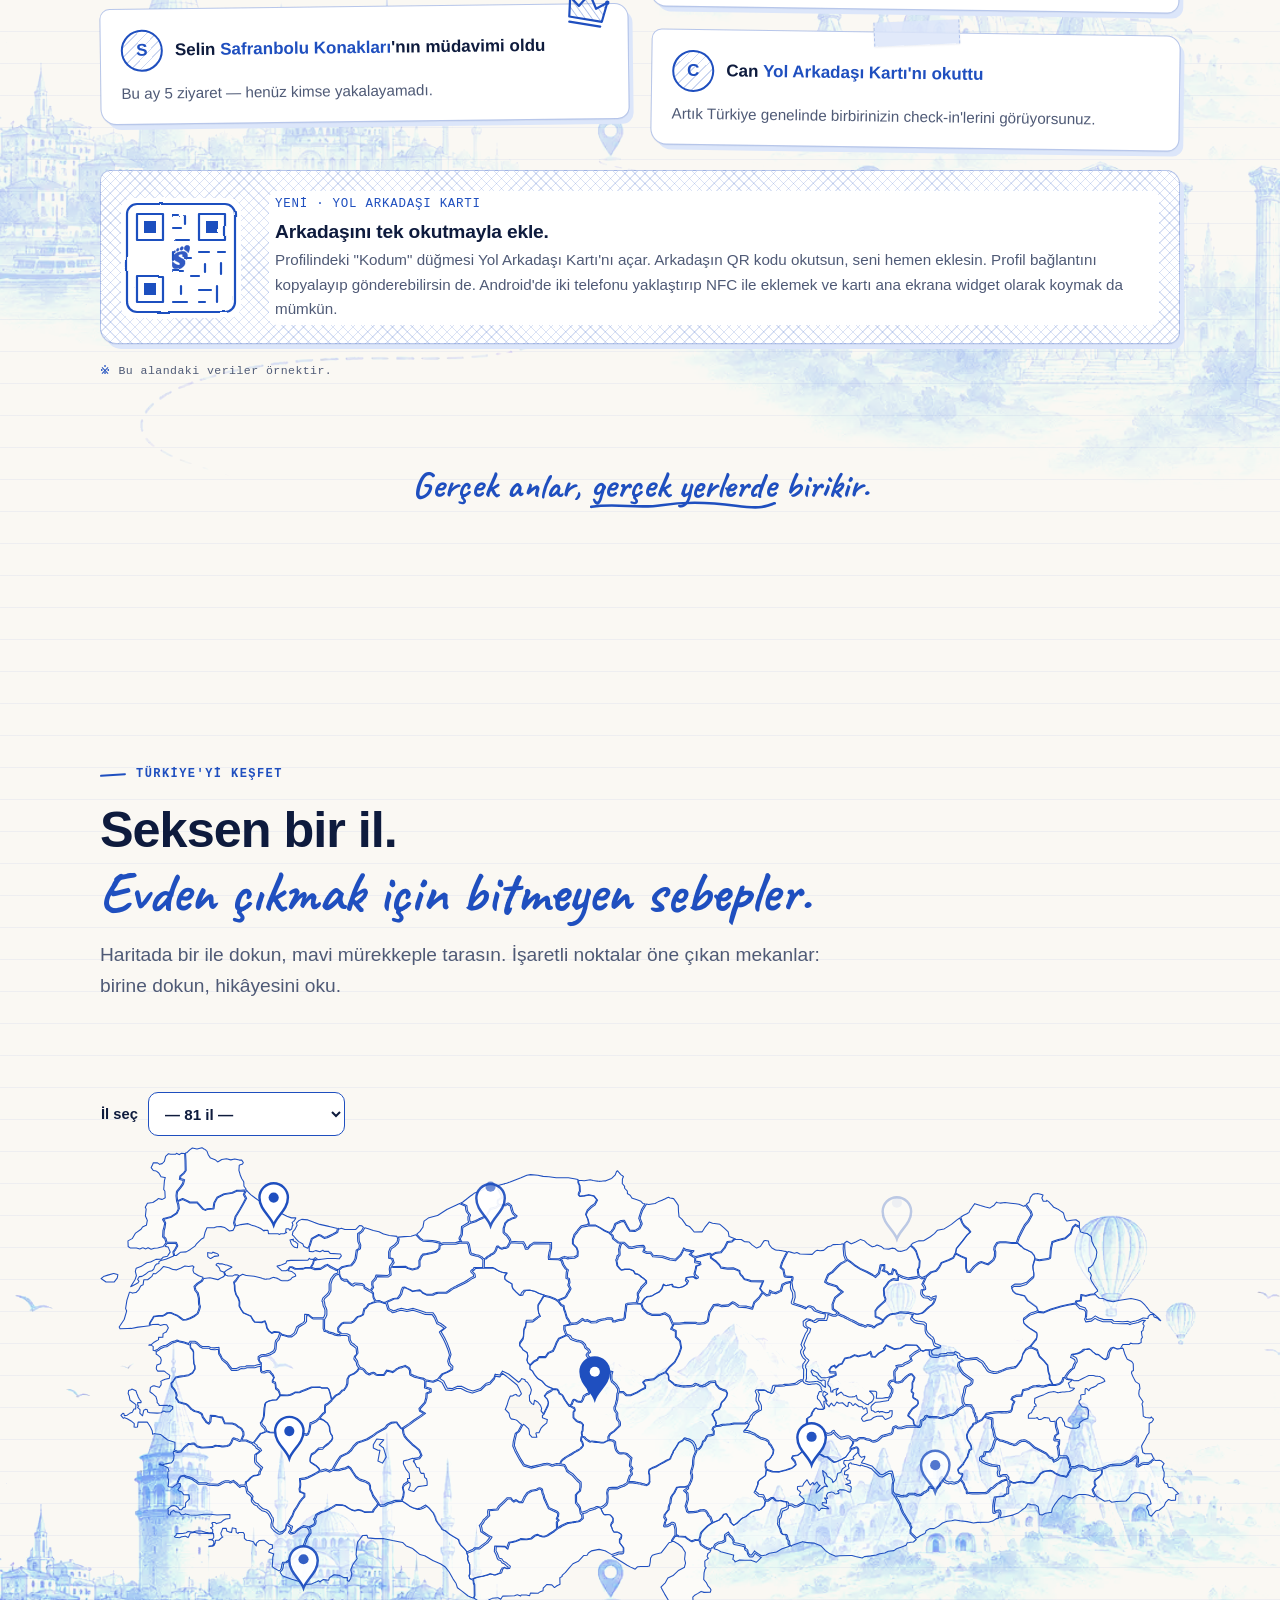
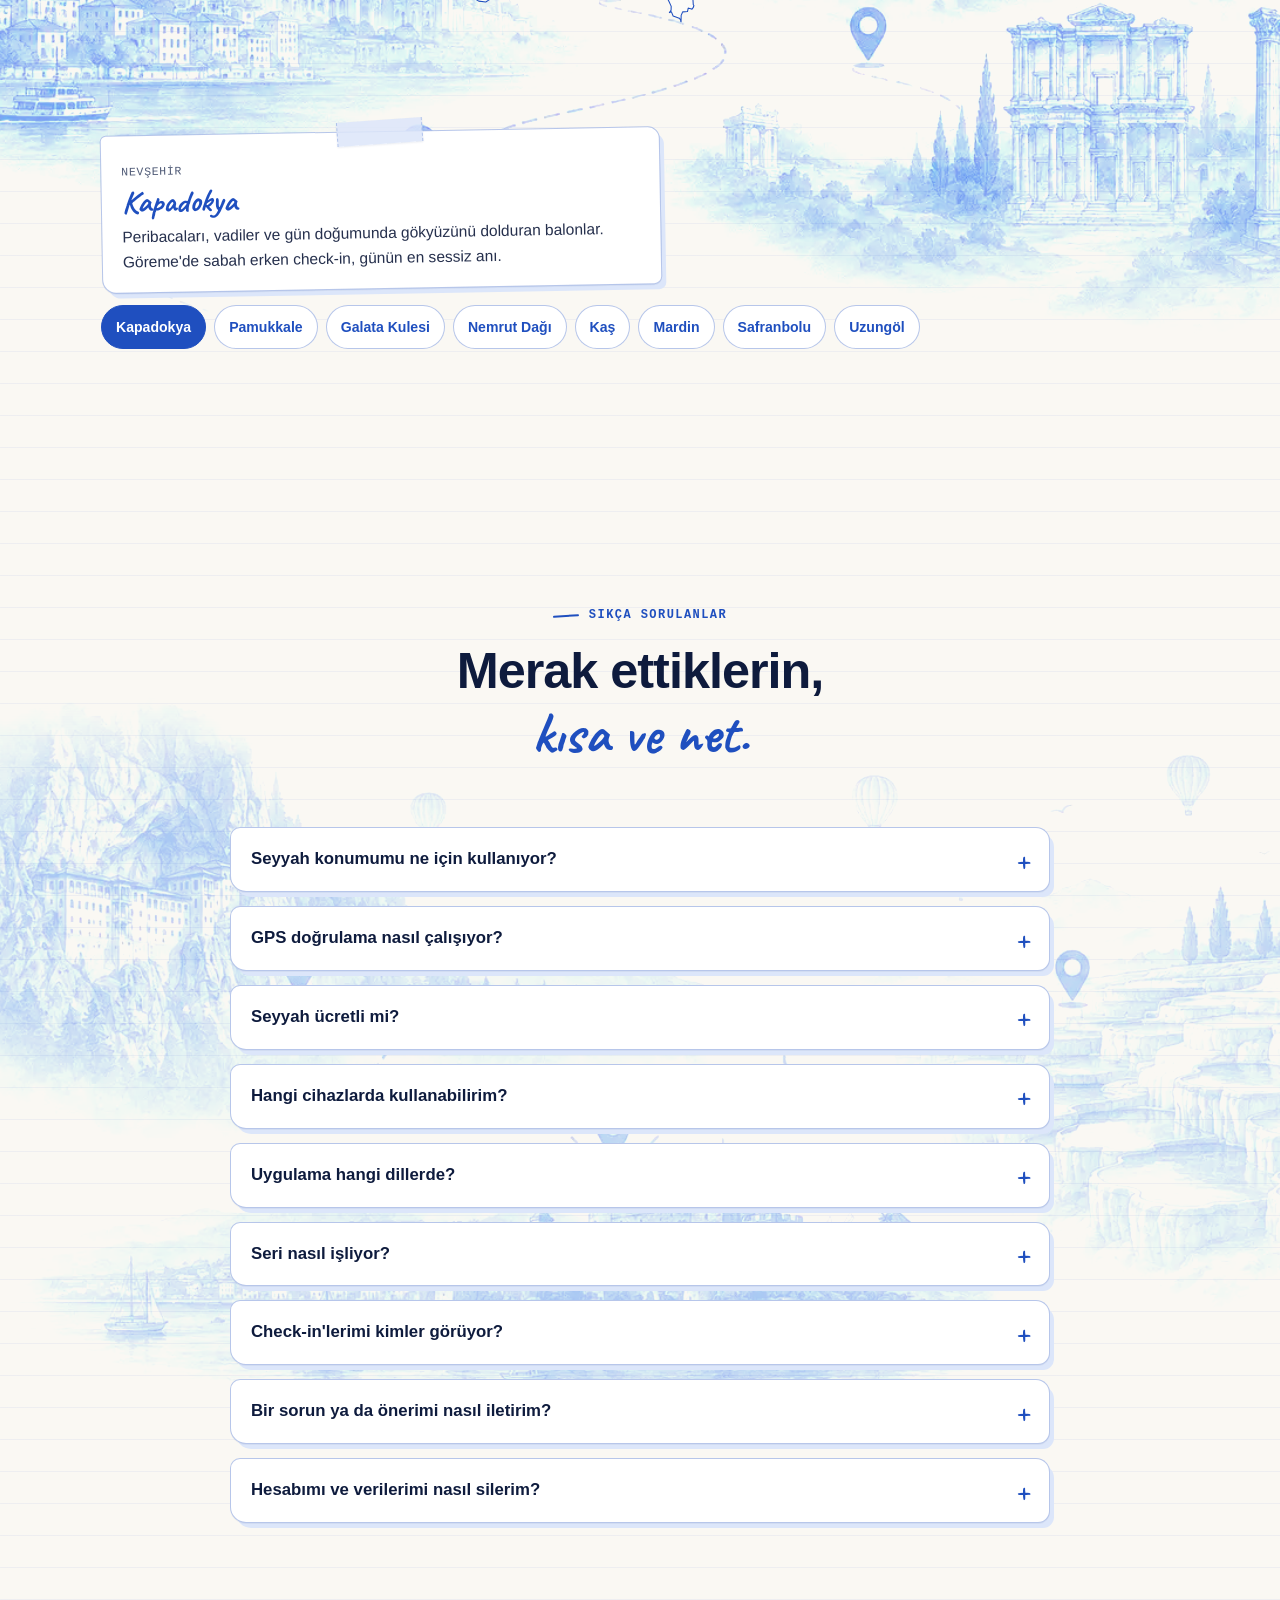
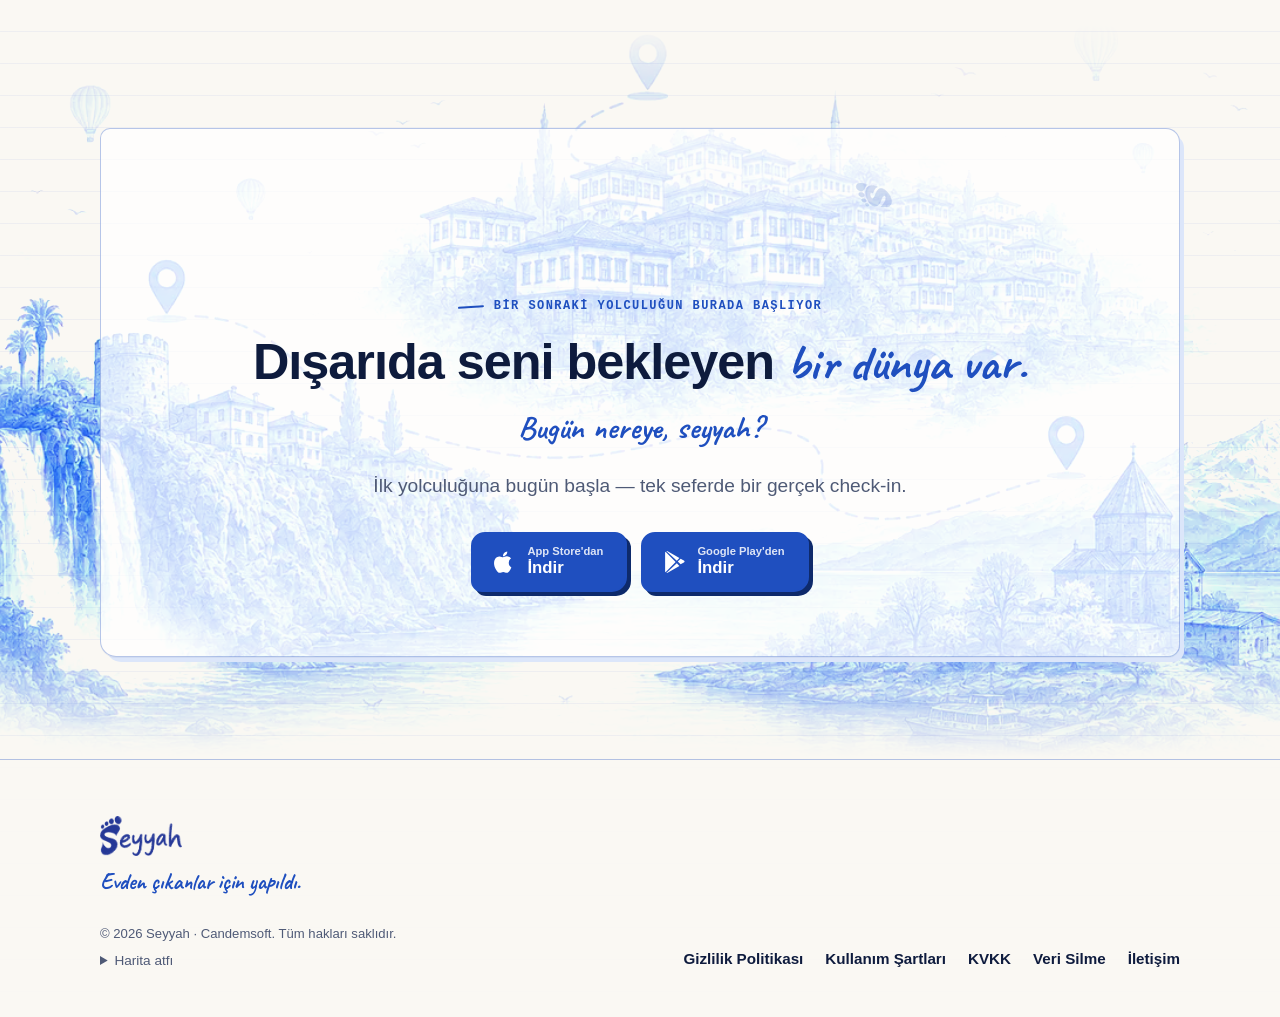
==== commit 78e576b7: "fix: harita yazıları çakışmasın; canlıya hazırlık" ====
--- a/index.html
+++ b/index.html
@@ -3,8 +3,6 @@
 <head>
   <meta charset="utf-8">
   <meta name="viewport" content="width=device-width, initial-scale=1">
-  <!-- ÖNİZLEME: canlıya (seyyah.info) geçerken bu satırı kaldırın. Bkz. README -->
-  <meta name="robots" content="noindex, nofollow">
   <title>Seyyah — Türkiye'yi Keşfet. Her Check-in Bir Anı.</title>
   <meta name="description" content="Seyyah, gerçek dünyadaki maceralarını anılara dönüştürür: GPS doğrulamalı check-in'ler, 45 toplanabilir etiket, haftalık seriler, Müdavim sistemi ve Türkiye'nin 81 ilinde sosyal keşif.">
   <link rel="canonical" href="https://seyyah.info/">
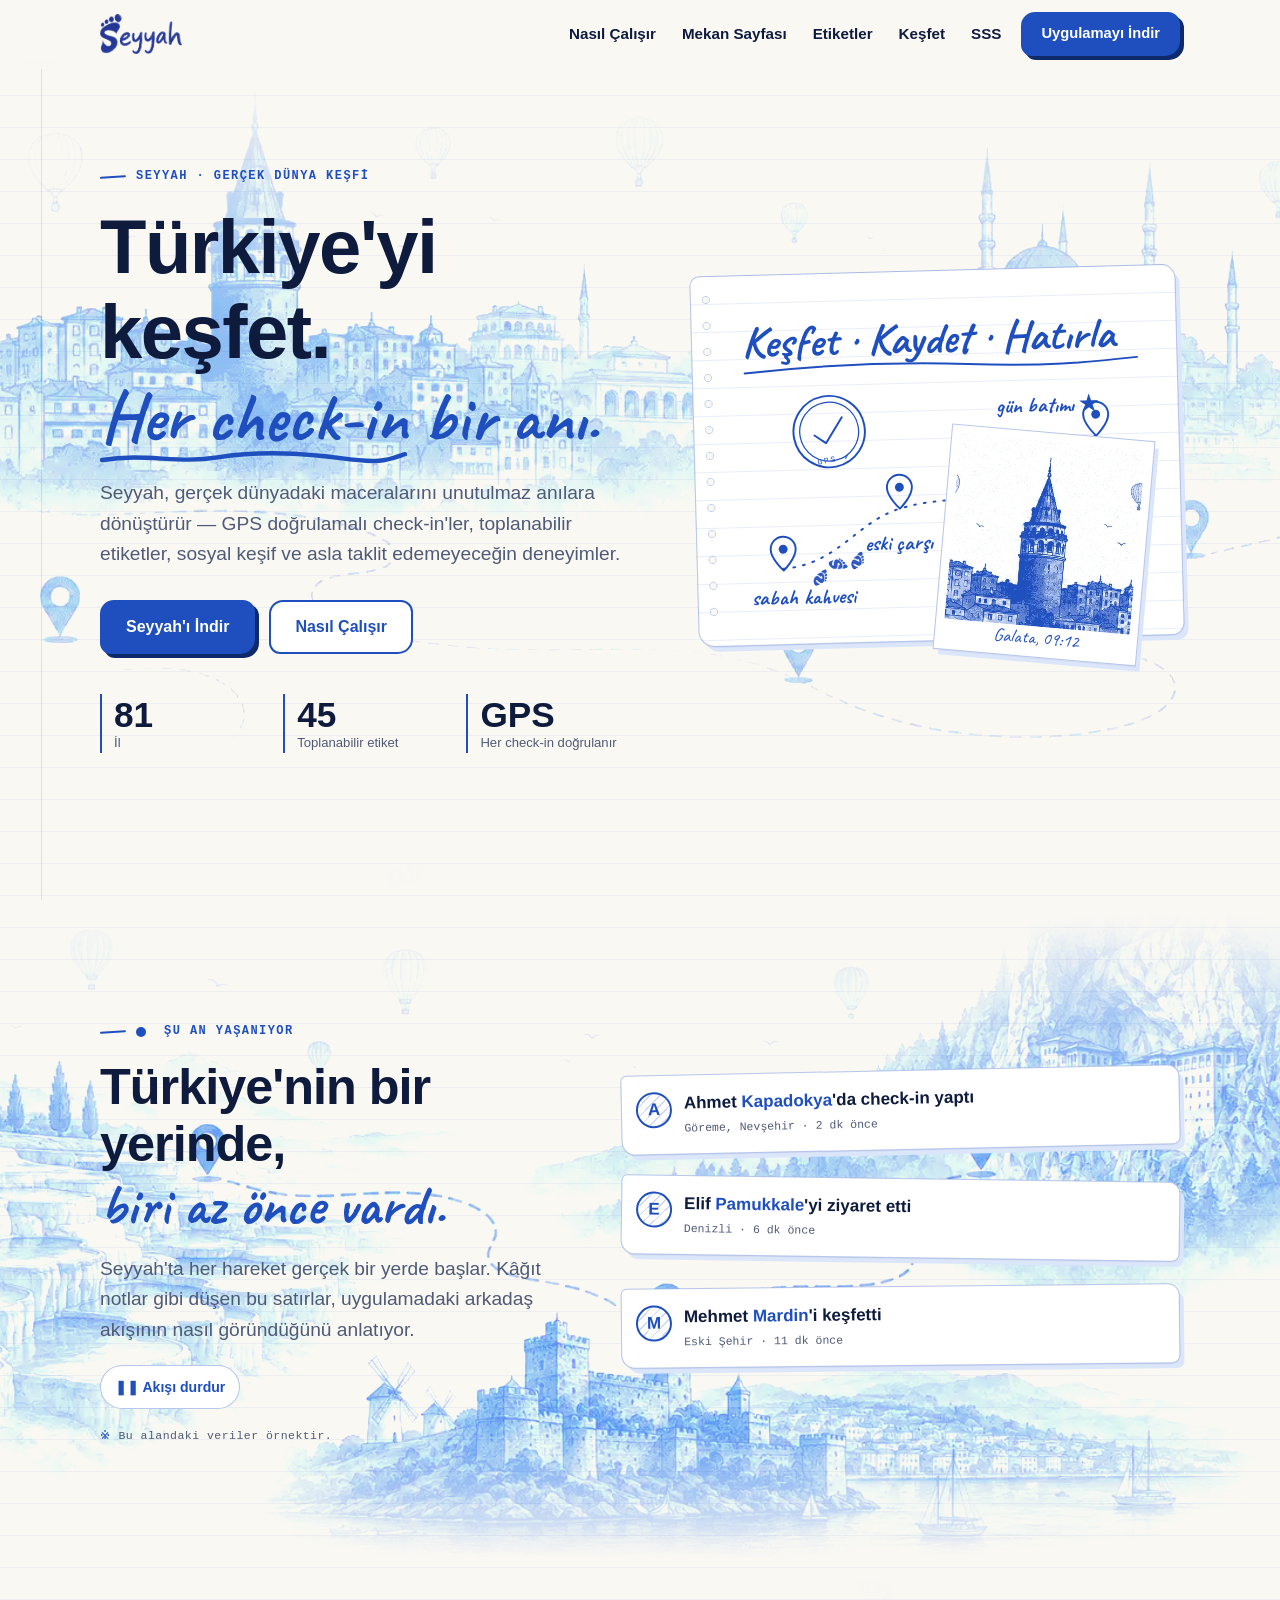
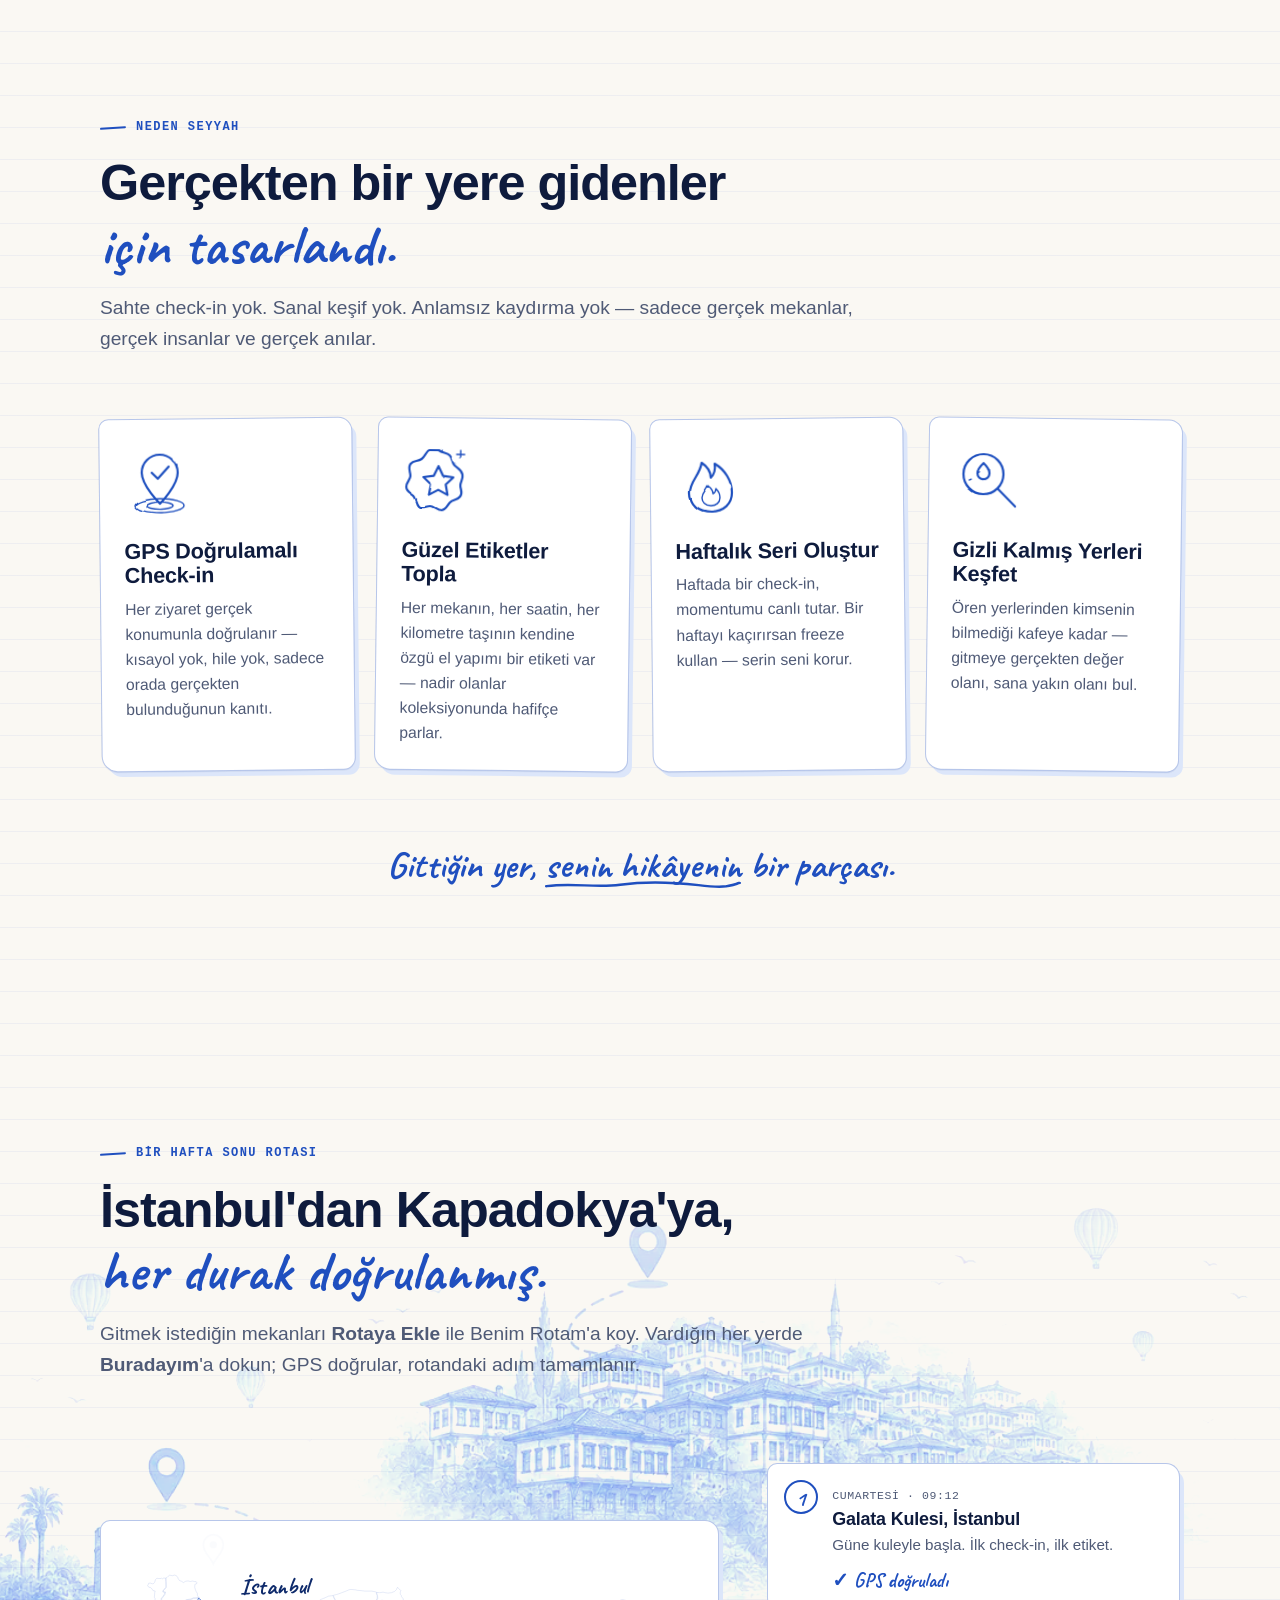
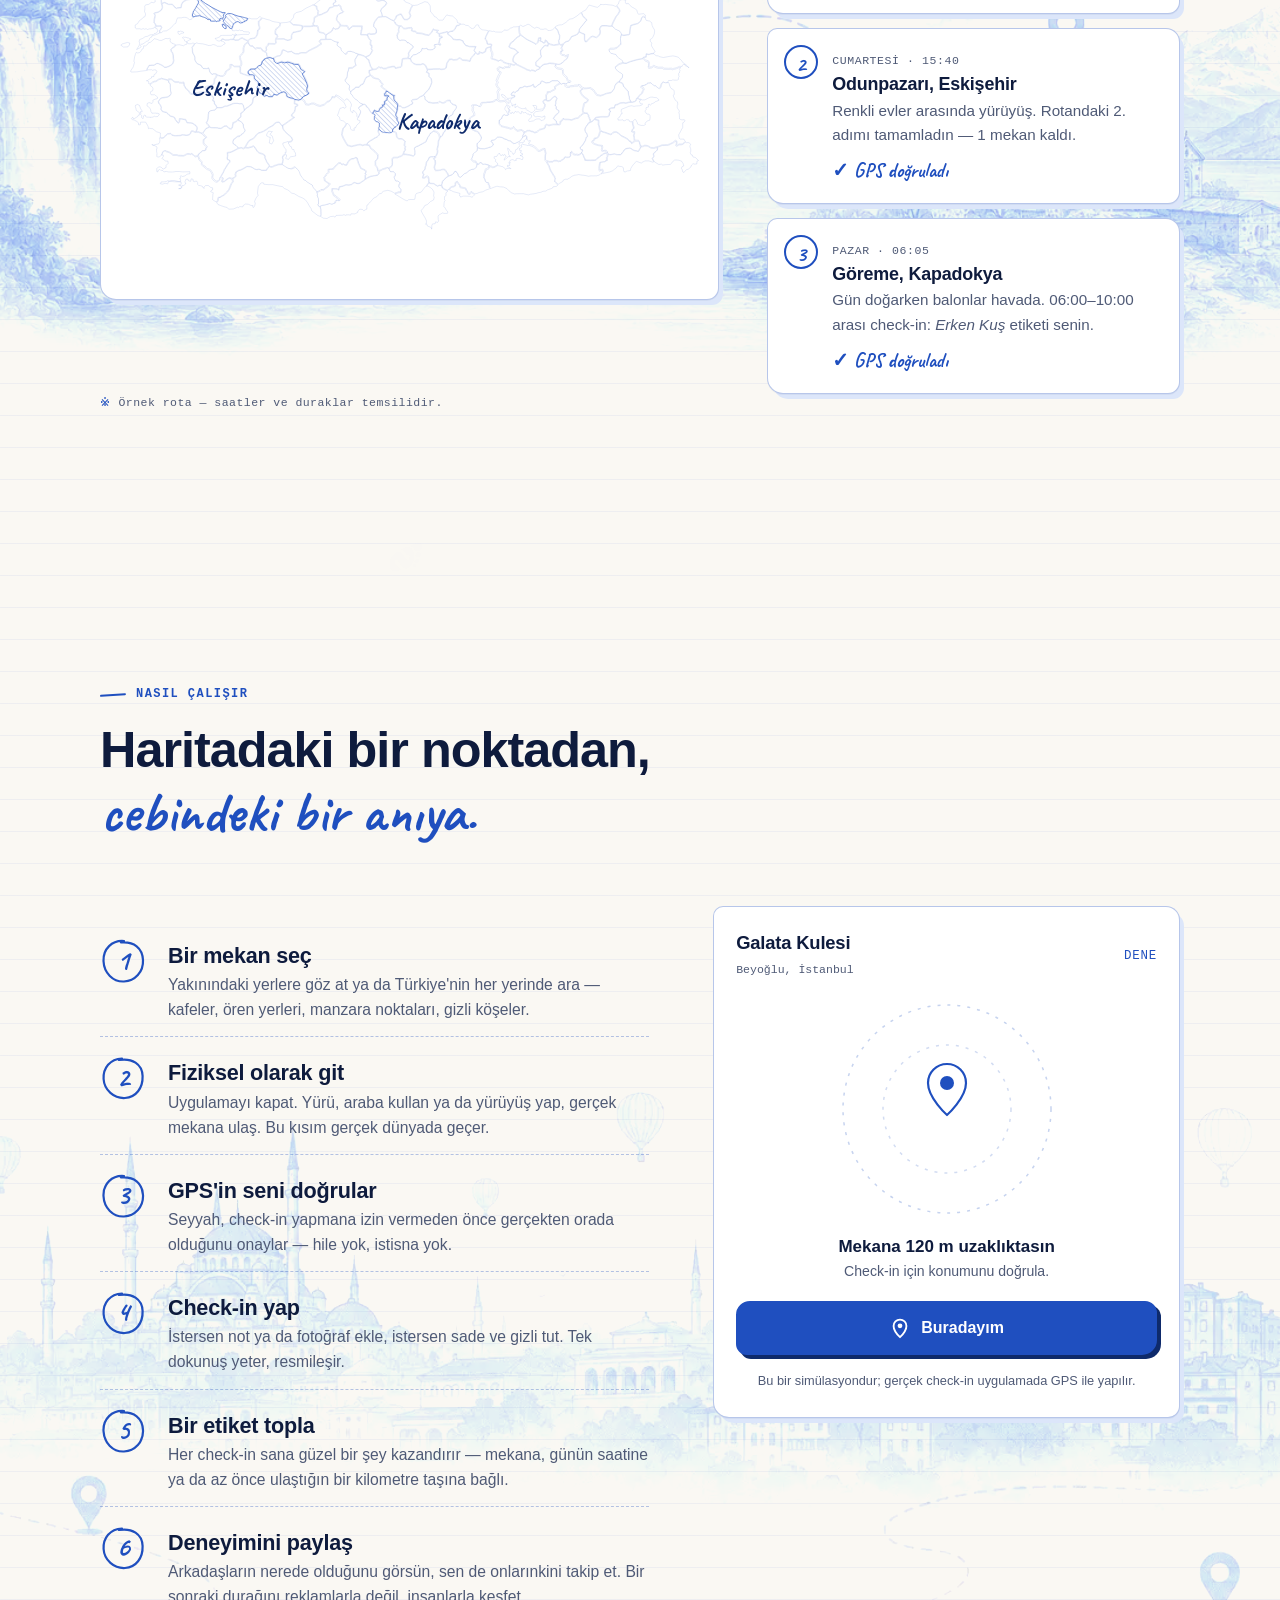
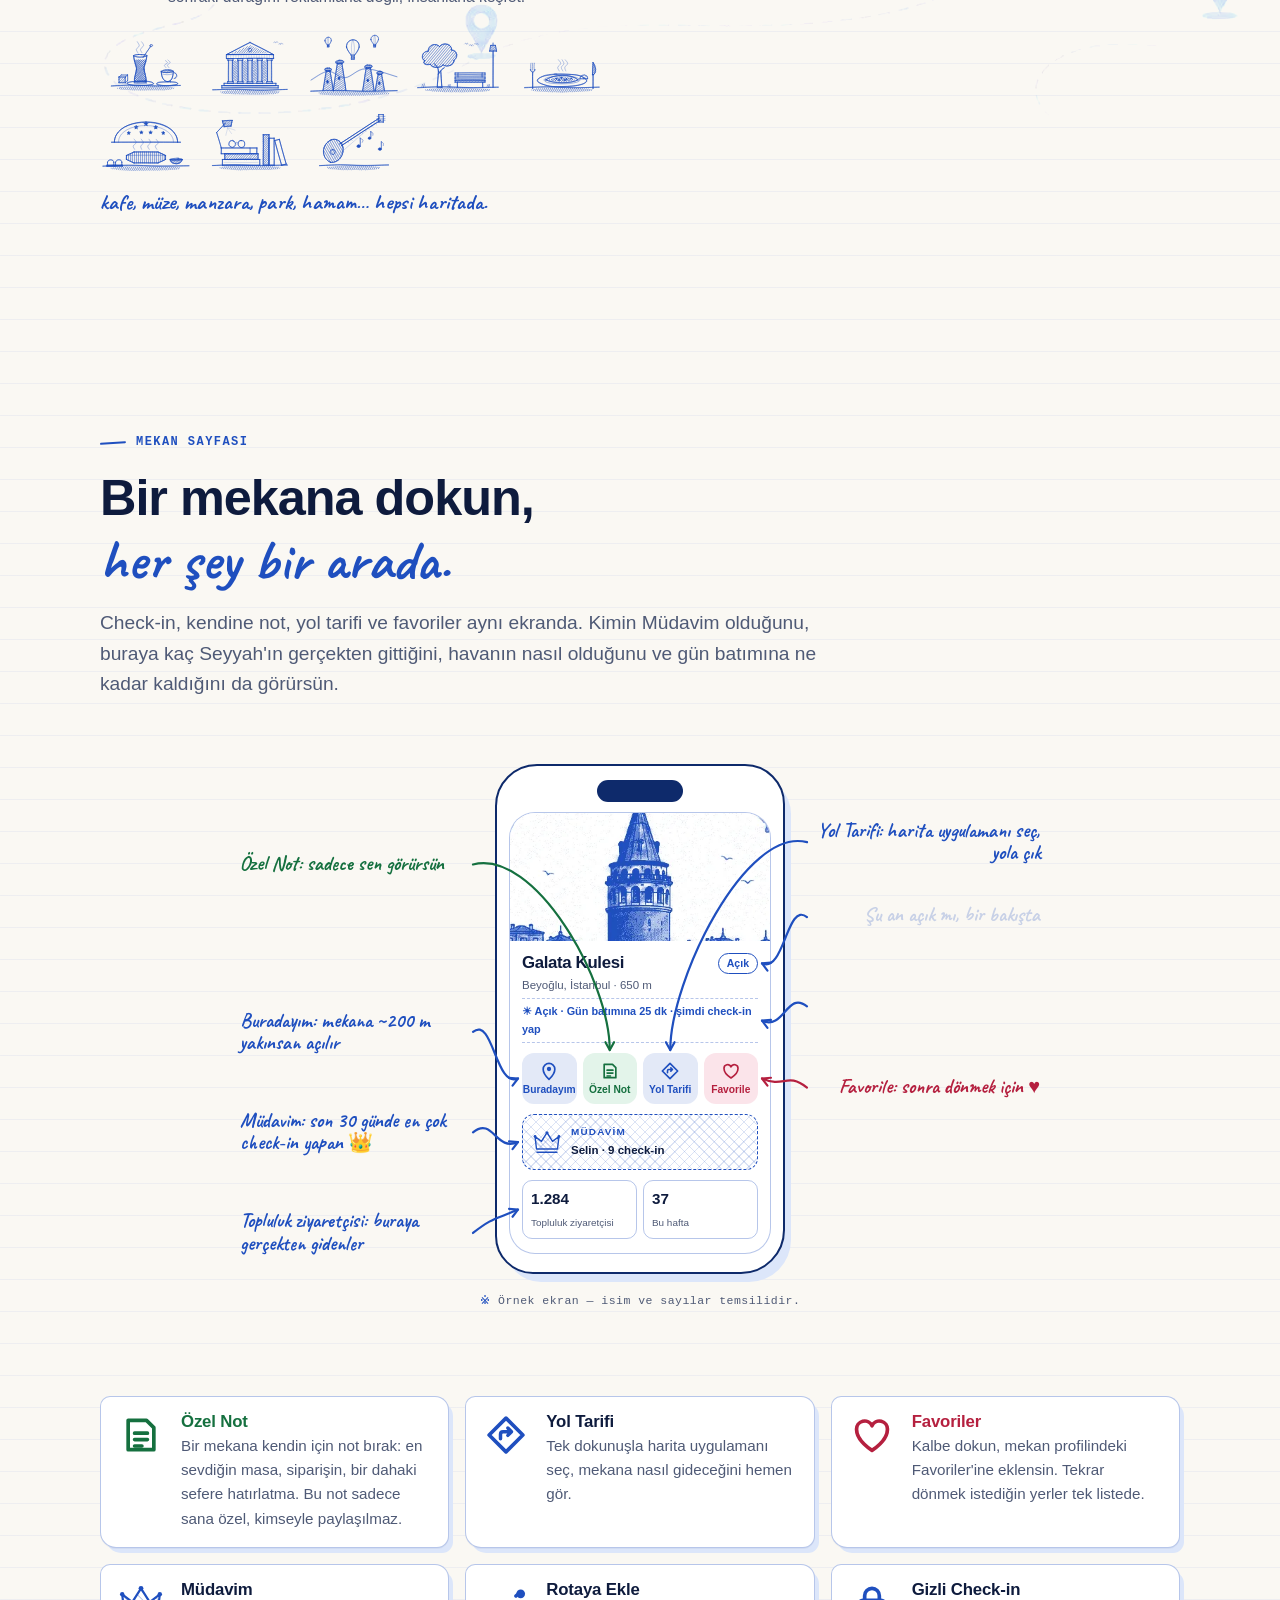
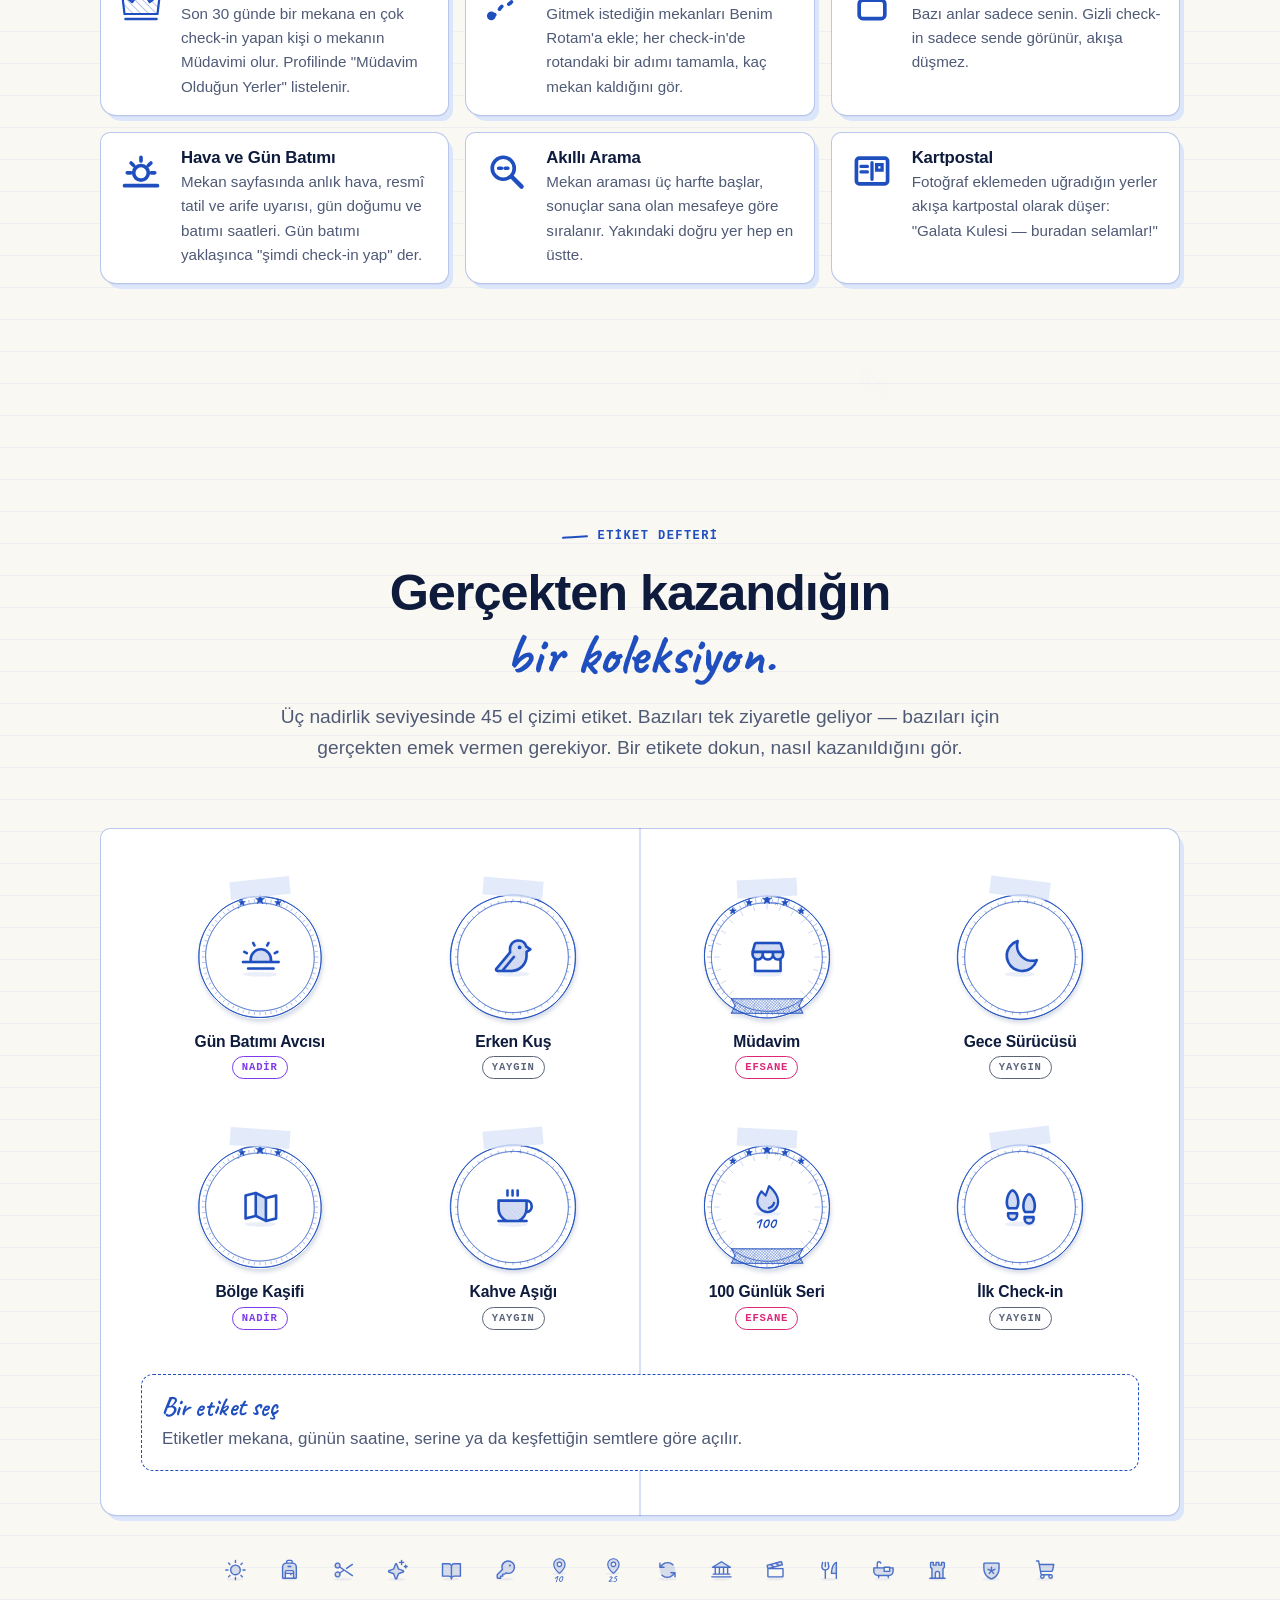
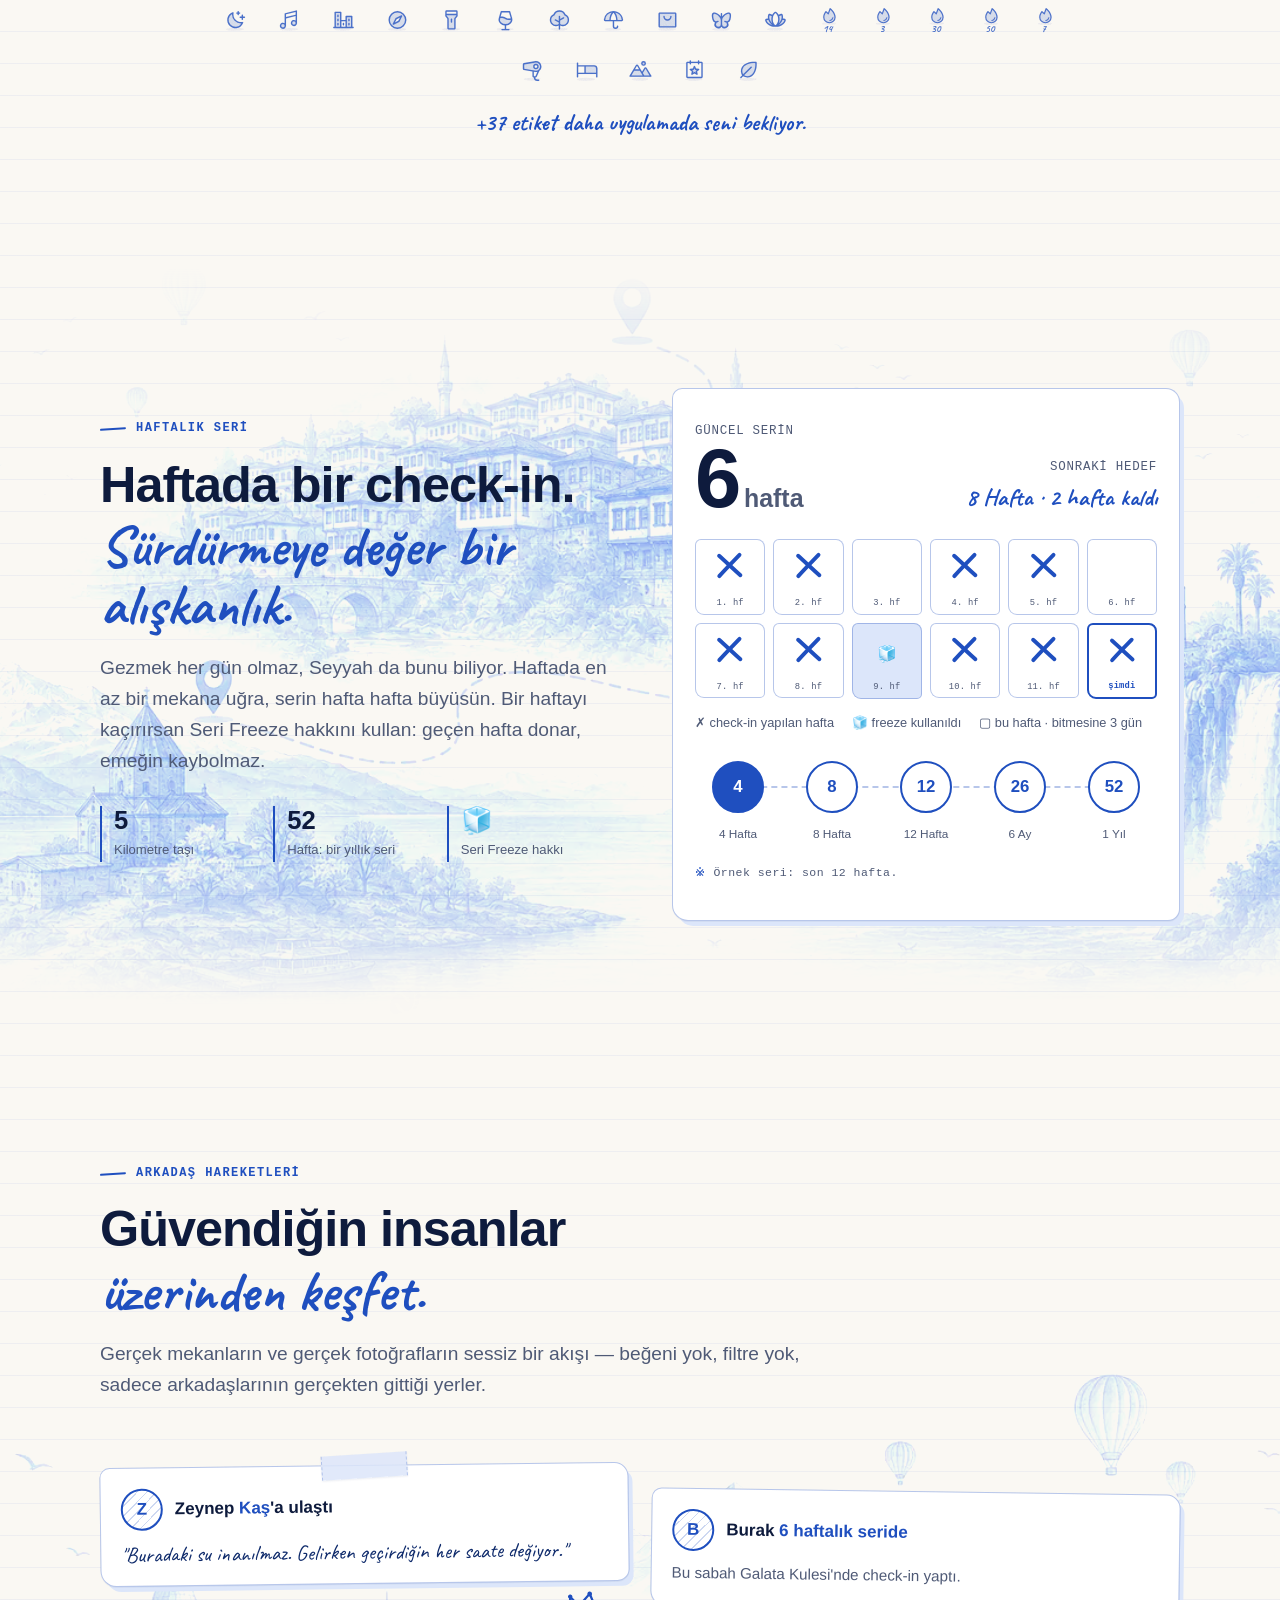
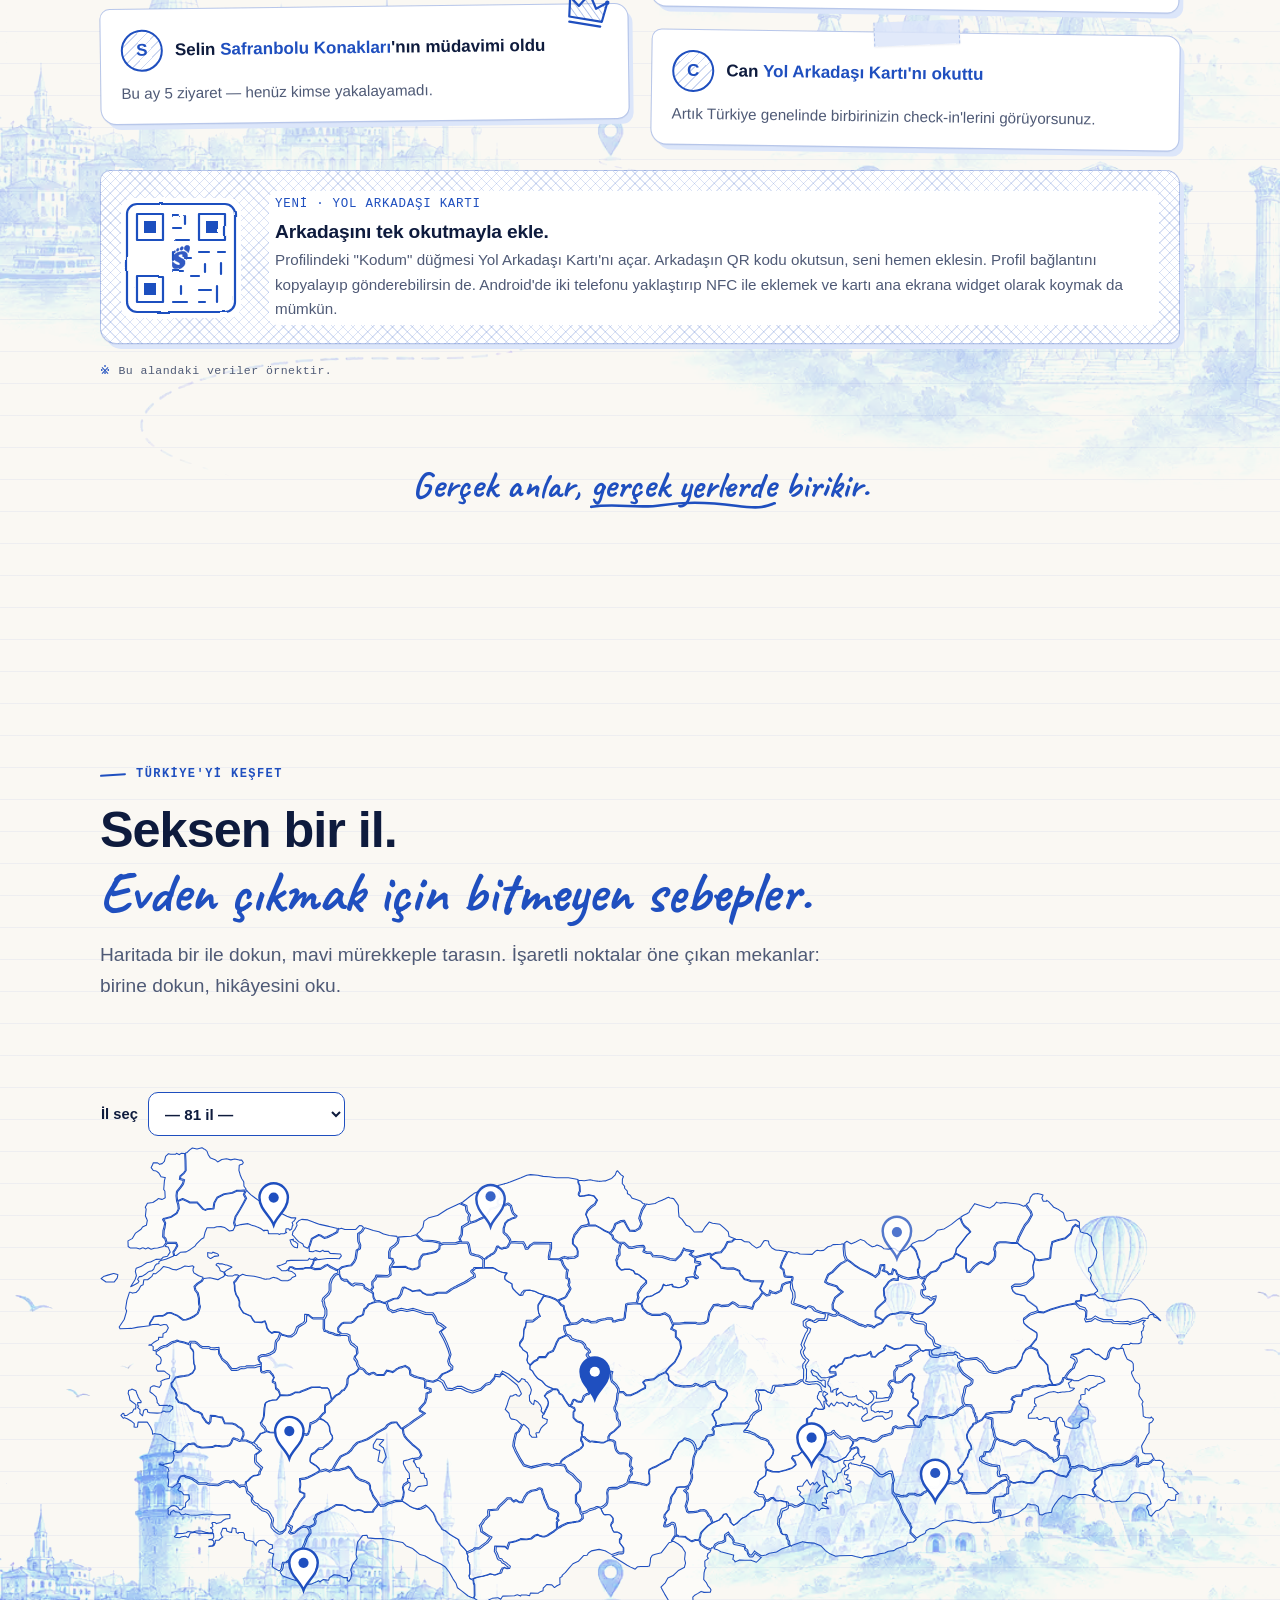
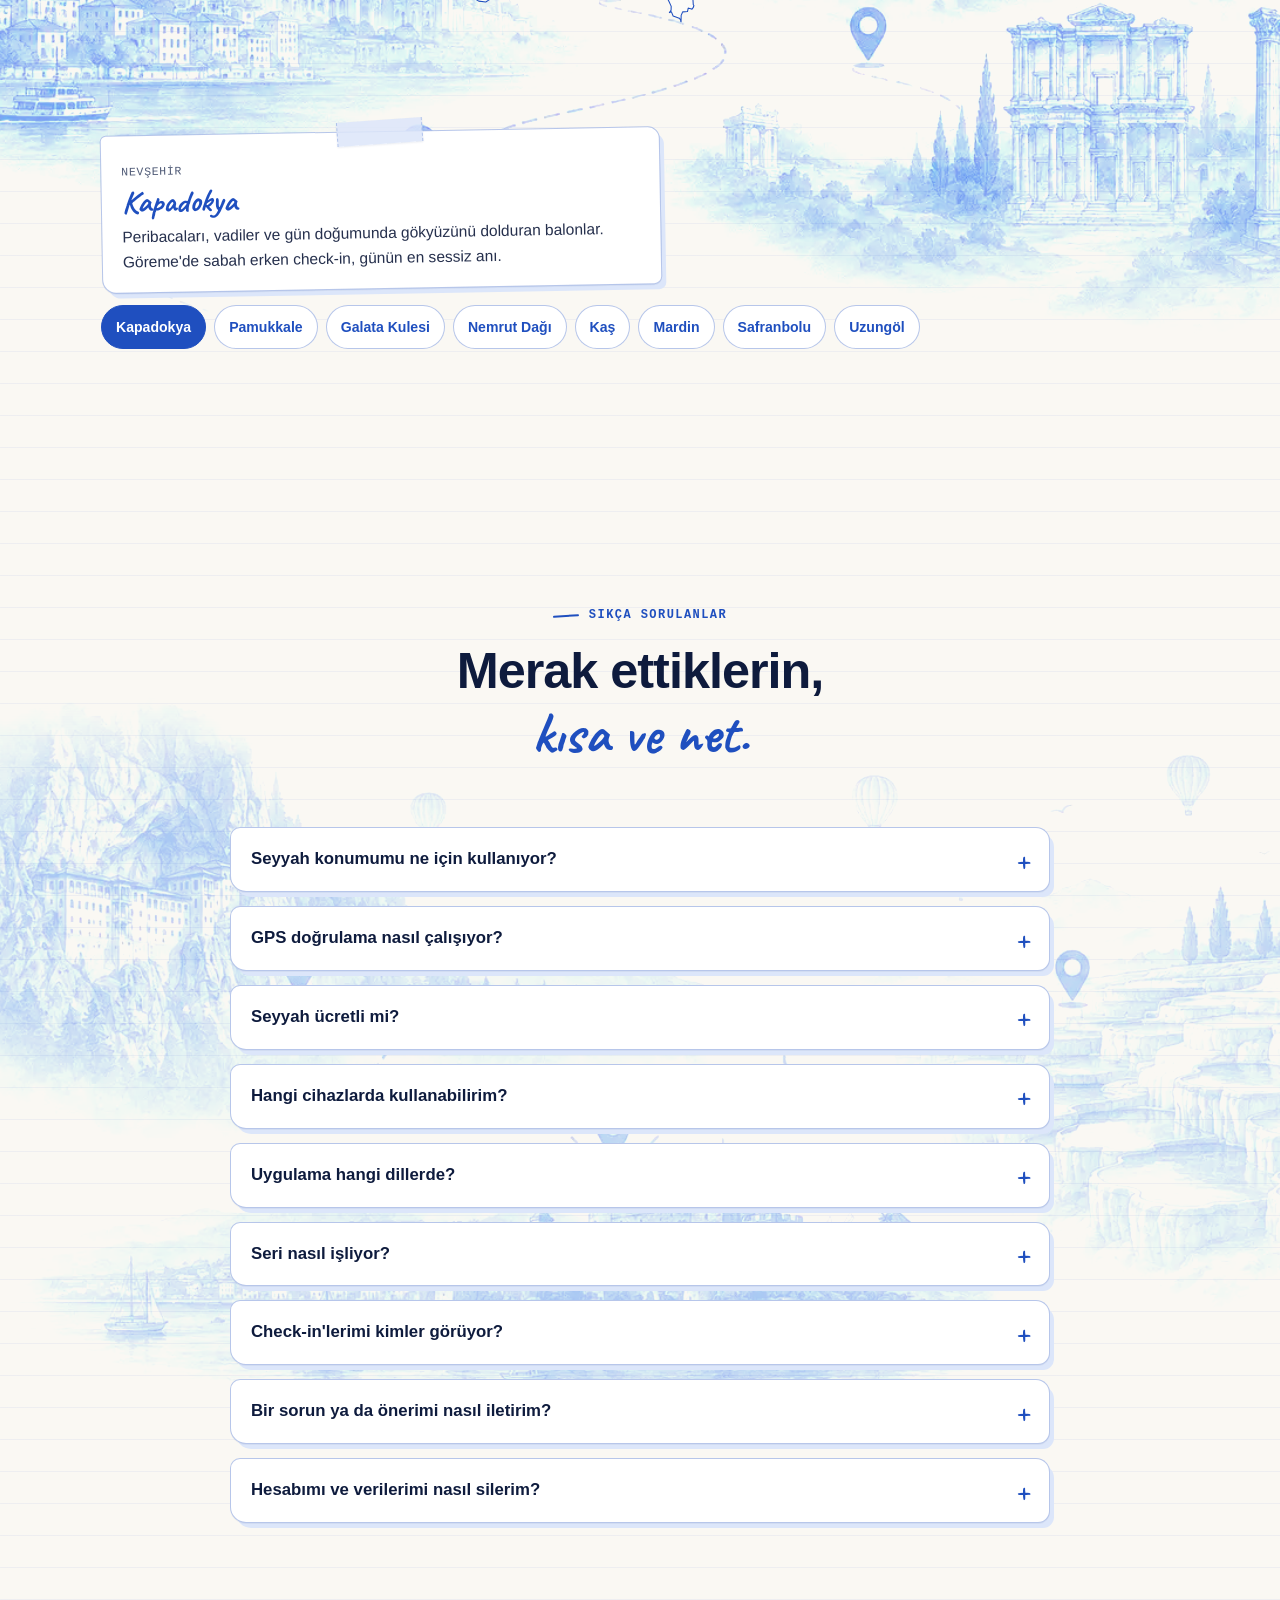
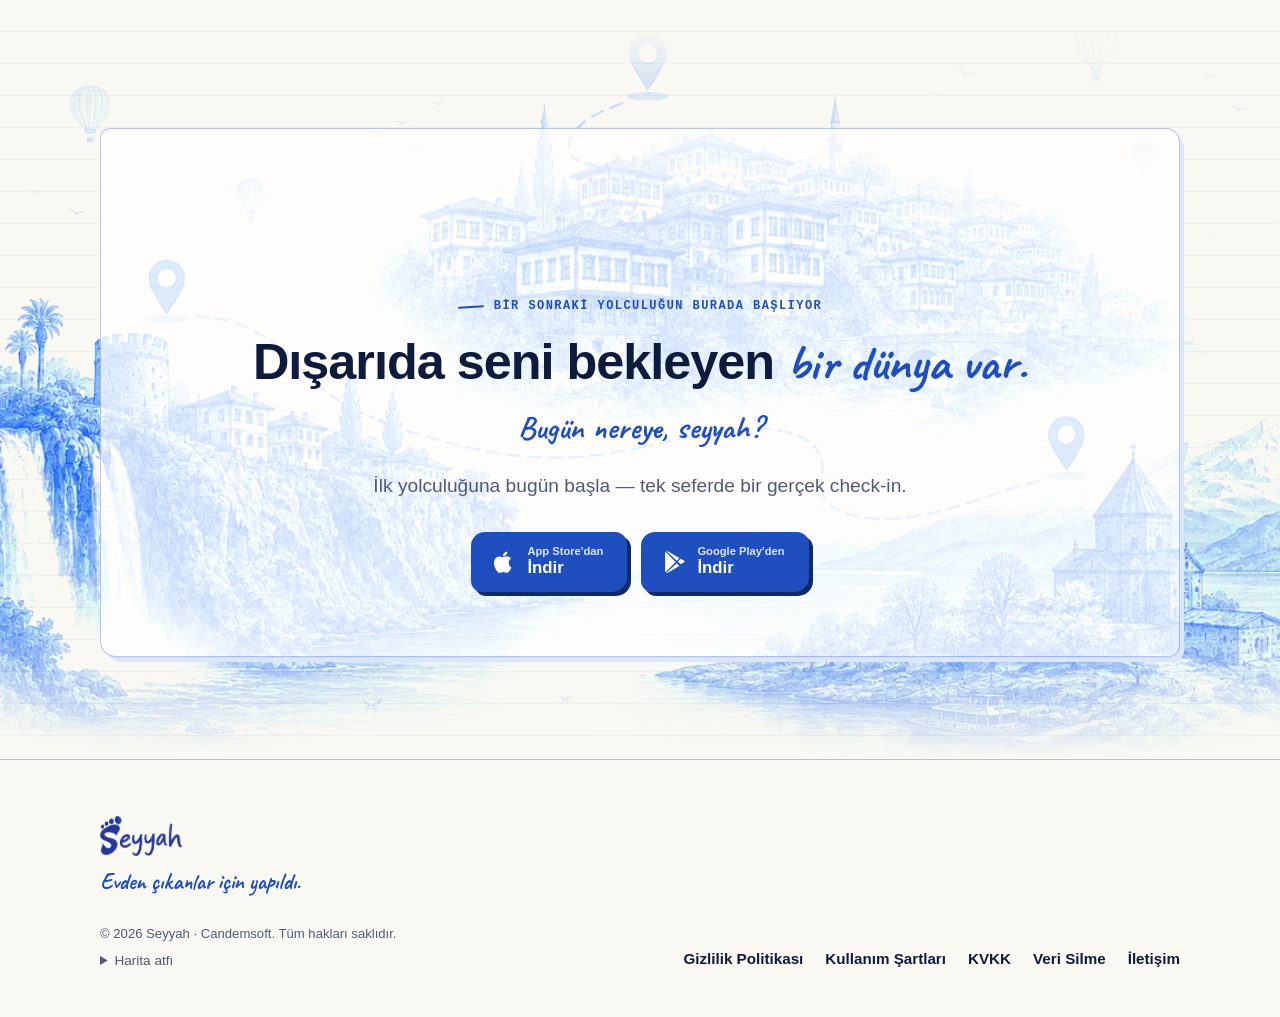
==== commit 514ef81a: "fix: tarayıcı önbelleği eski CSS/JS/logoyu göstermesin (?v= sürüm eki) Co-Authored-By: Claude Opus 5" ====
--- a/index.html
+++ b/index.html
@@ -15,11 +15,11 @@
   <meta property="og:url" content="https://seyyah.info/">
   <meta property="og:image" content="https://seyyah.info/assets/icon.png">
   <meta name="twitter:card" content="summary">
-  <link rel="icon" type="image/png" href="assets/favicon.png">
-  <link rel="apple-touch-icon" href="assets/apple-touch-icon.png">
+  <link rel="icon" type="image/png" href="assets/favicon.png?v=202610302020">
+  <link rel="apple-touch-icon" href="assets/apple-touch-icon.png?v=202610302020">
   <link rel="preload" href="assets/fonts/caveat-latin.woff2" as="font" type="font/woff2" crossorigin>
   <link rel="preload" href="assets/fonts/caveat-latin-ext.woff2" as="font" type="font/woff2" crossorigin>
-  <link rel="stylesheet" href="assets/css/site.css">
+  <link rel="stylesheet" href="assets/css/site.css?v=202610302020">
   <script>document.documentElement.classList.add('js');if(matchMedia('(prefers-reduced-motion: reduce)').matches)document.documentElement.classList.add('reduced');</script>
   <script type="application/ld+json">{"@context":"https://schema.org","@type":"MobileApplication","name":"Seyyah","operatingSystem":"iOS, Android","applicationCategory":"TravelApplication","offers":{"@type":"Offer","price":"0","priceCurrency":"TRY"},"publisher":{"@type":"Organization","name":"Candemsoft"},"url":"https://seyyah.info/"}</script>
 </head>
@@ -60,7 +60,7 @@
 <header class="nav" id="nav">
   <div class="wrap nav-inner">
     <a class="brand" href="./" aria-label="Seyyah ana sayfa">
-      <img class="brand-word" src="assets/logo-yazi.png" alt="Seyyah" width="99" height="48">
+      <img class="brand-word" src="assets/logo-yazi.png?v=202610302020" alt="Seyyah" width="99" height="48">
     </a>
     <ul class="nav-links">
       <li><a class="u-draw" href="#nasil">Nasıl Çalışır</a></li>
@@ -632,7 +632,7 @@
 <footer class="footer">
   <div class="wrap footer-grid">
     <div>
-      <a class="brand" href="./"><img class="brand-word" src="assets/logo-yazi.png" alt="Seyyah" width="99" height="48" loading="lazy"></a>
+      <a class="brand" href="./"><img class="brand-word" src="assets/logo-yazi.png?v=202610302020" alt="Seyyah" width="99" height="48" loading="lazy"></a>
       <p class="made">Evden çıkanlar için yapıldı.</p>
       <small>© 2026 Seyyah · Candemsoft. Tüm hakları saklıdır.</small>
       <details class="credits">
@@ -654,9 +654,9 @@
   </div>
 </footer>
 
-<script src="assets/vendor/gsap.min.js" defer></script>
-<script src="assets/vendor/ScrollTrigger.min.js" defer></script>
-<script src="assets/js/places.js" defer></script>
-<script src="assets/js/site.js" defer></script>
+<script src="assets/vendor/gsap.min.js?v=202610302020" defer></script>
+<script src="assets/vendor/ScrollTrigger.min.js?v=202610302020" defer></script>
+<script src="assets/js/places.js?v=202610302020" defer></script>
+<script src="assets/js/site.js?v=202610302020" defer></script>
 </body>
 </html>
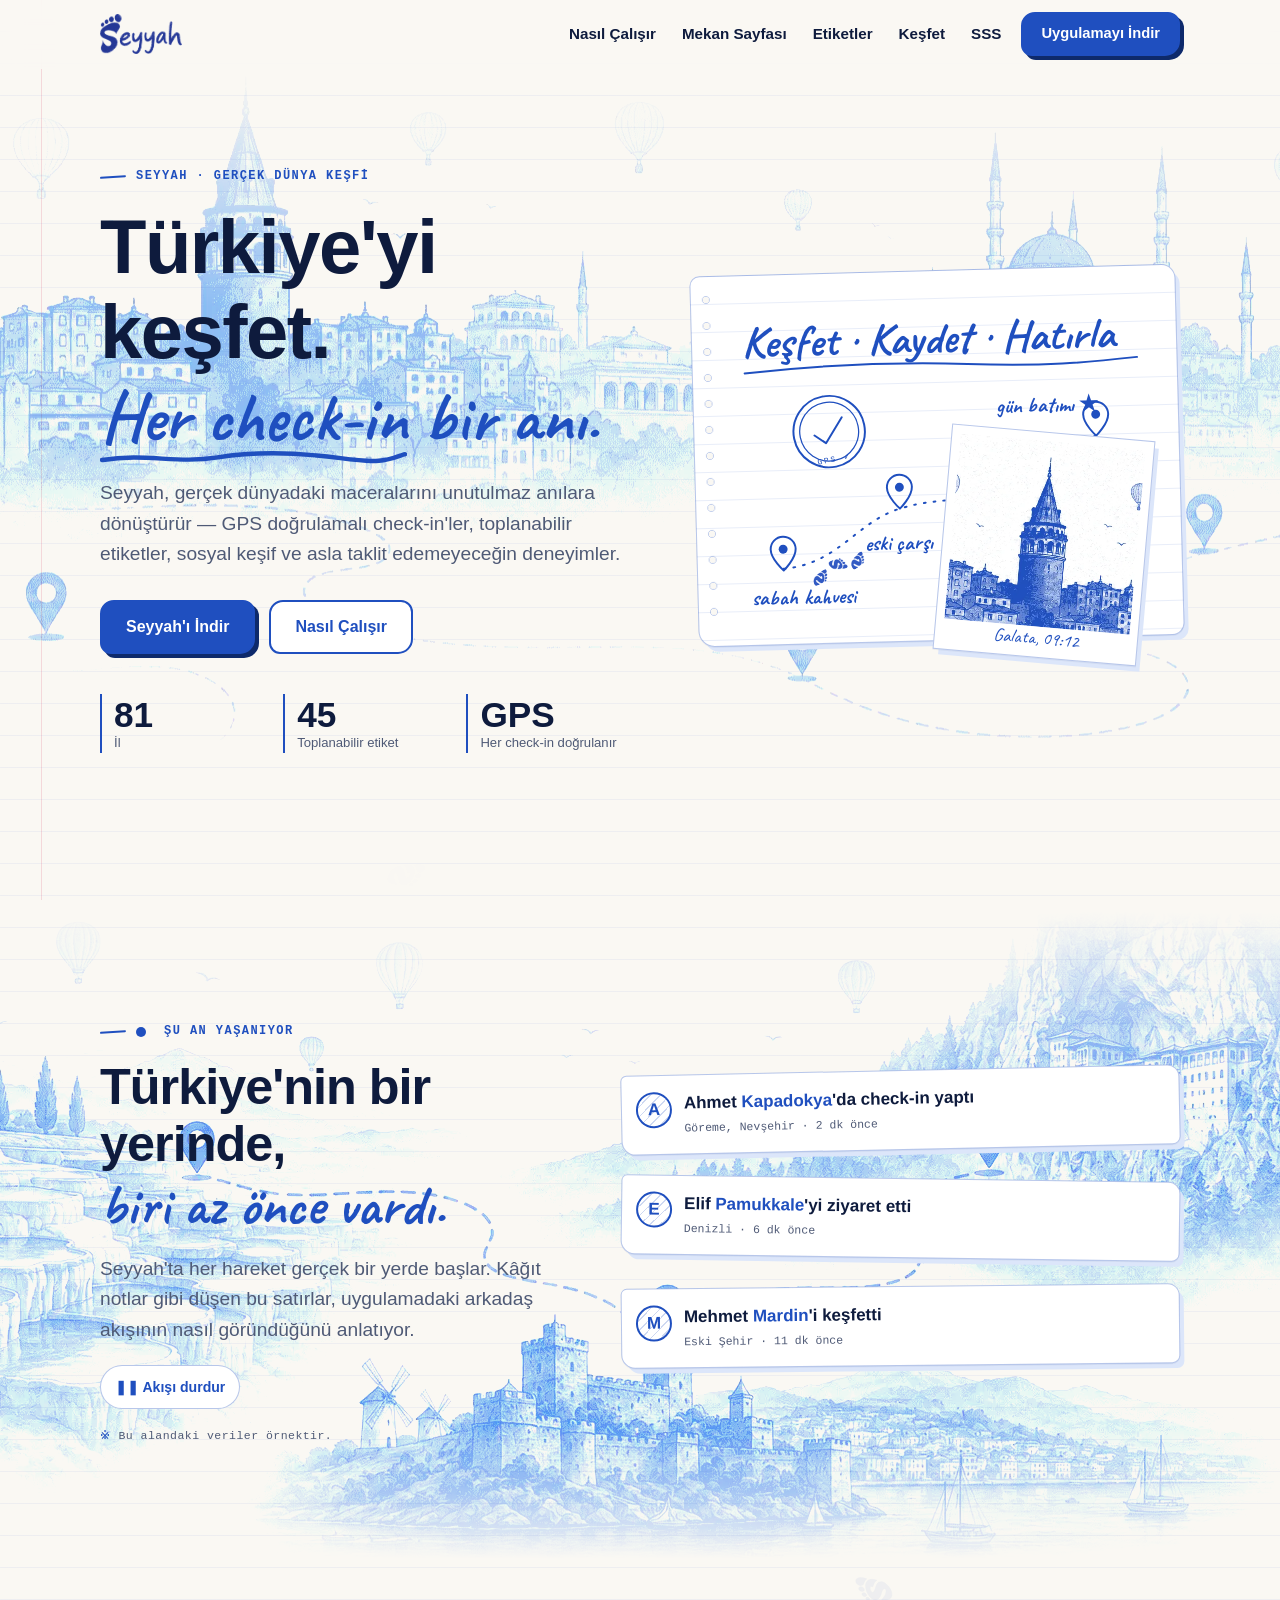
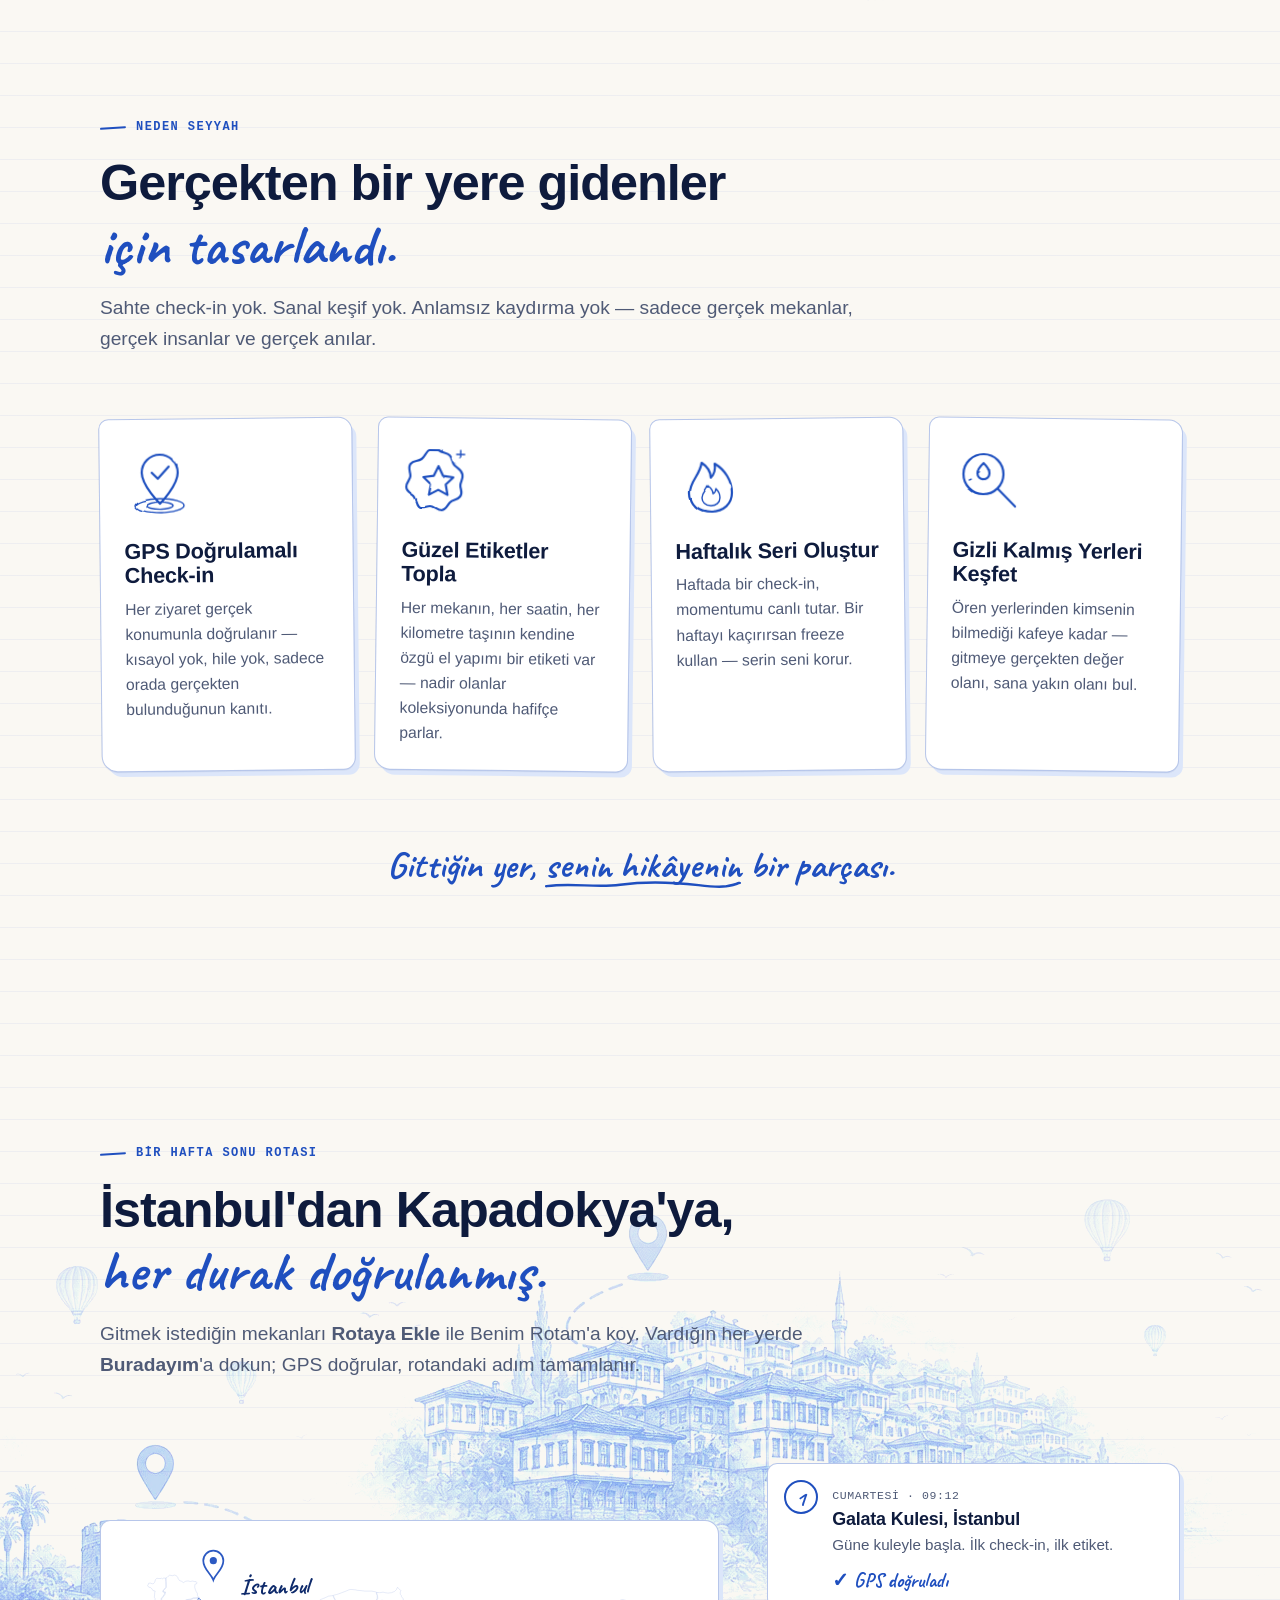
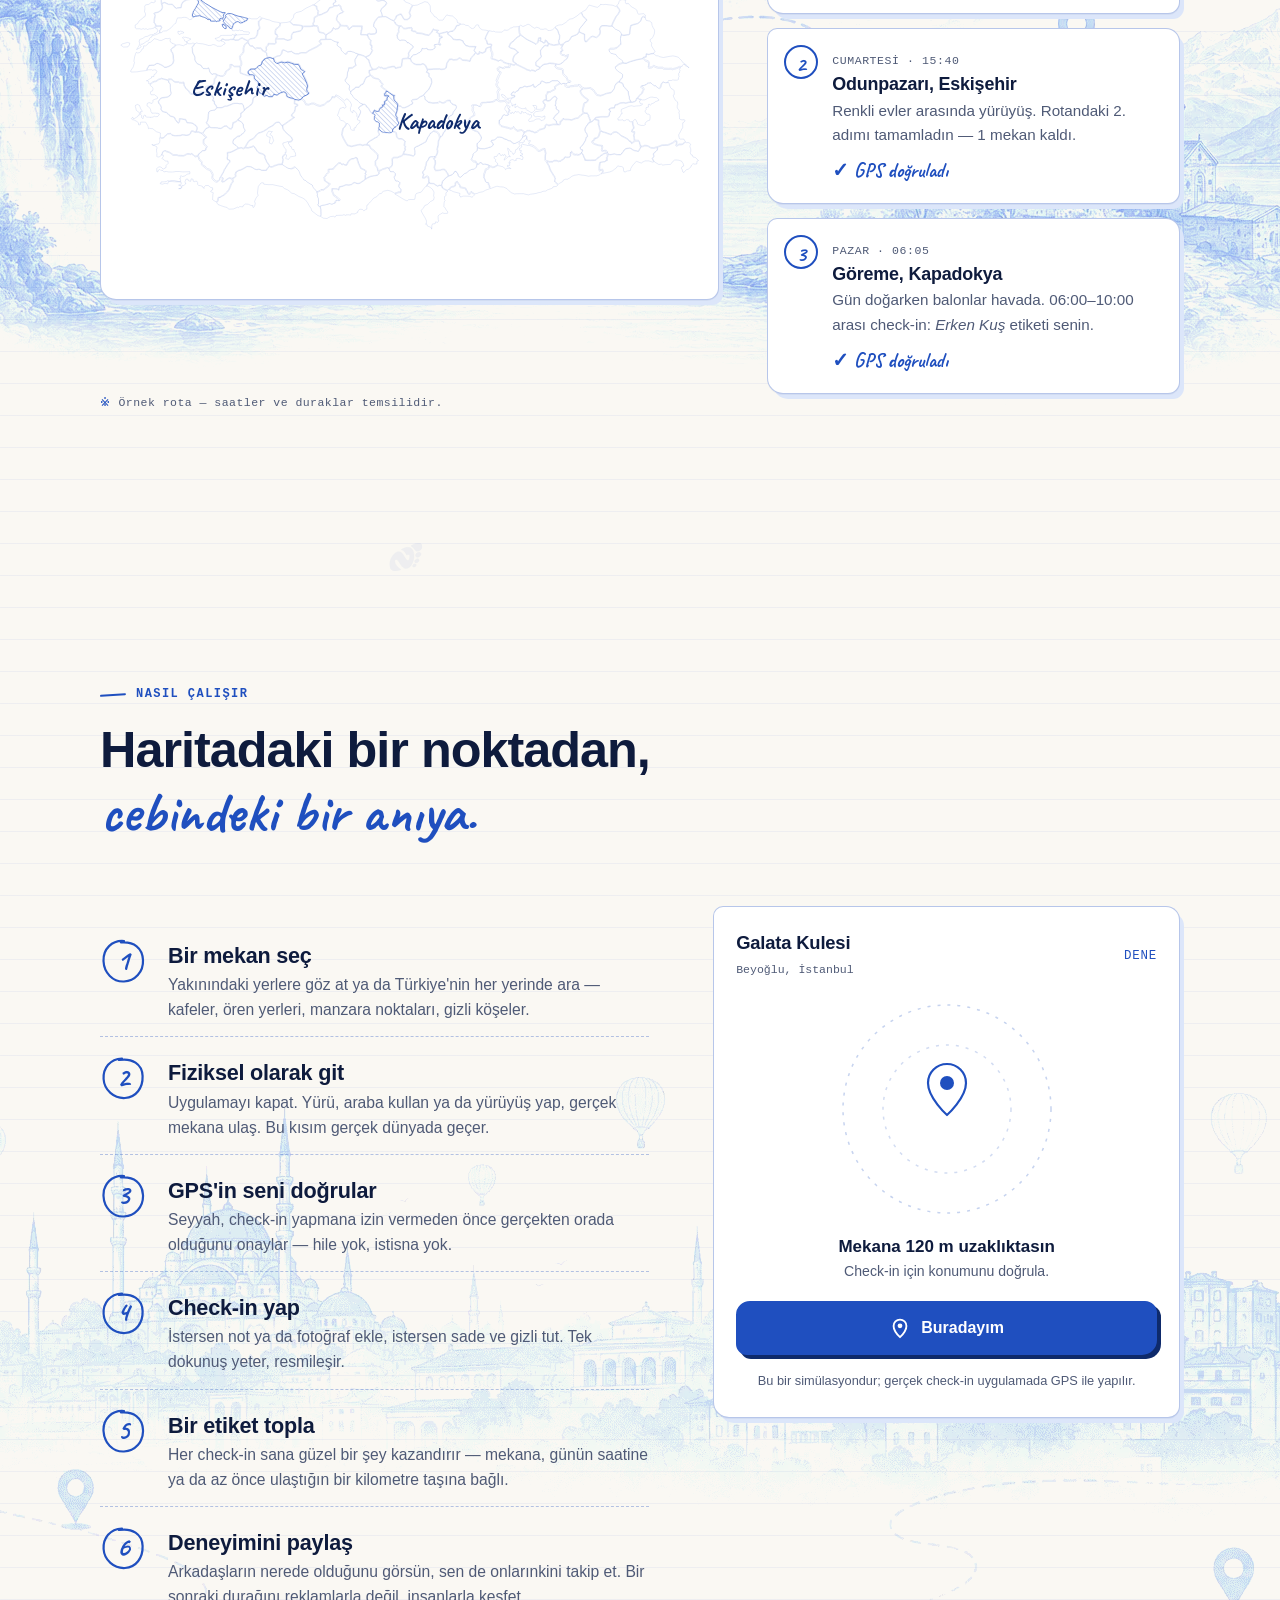
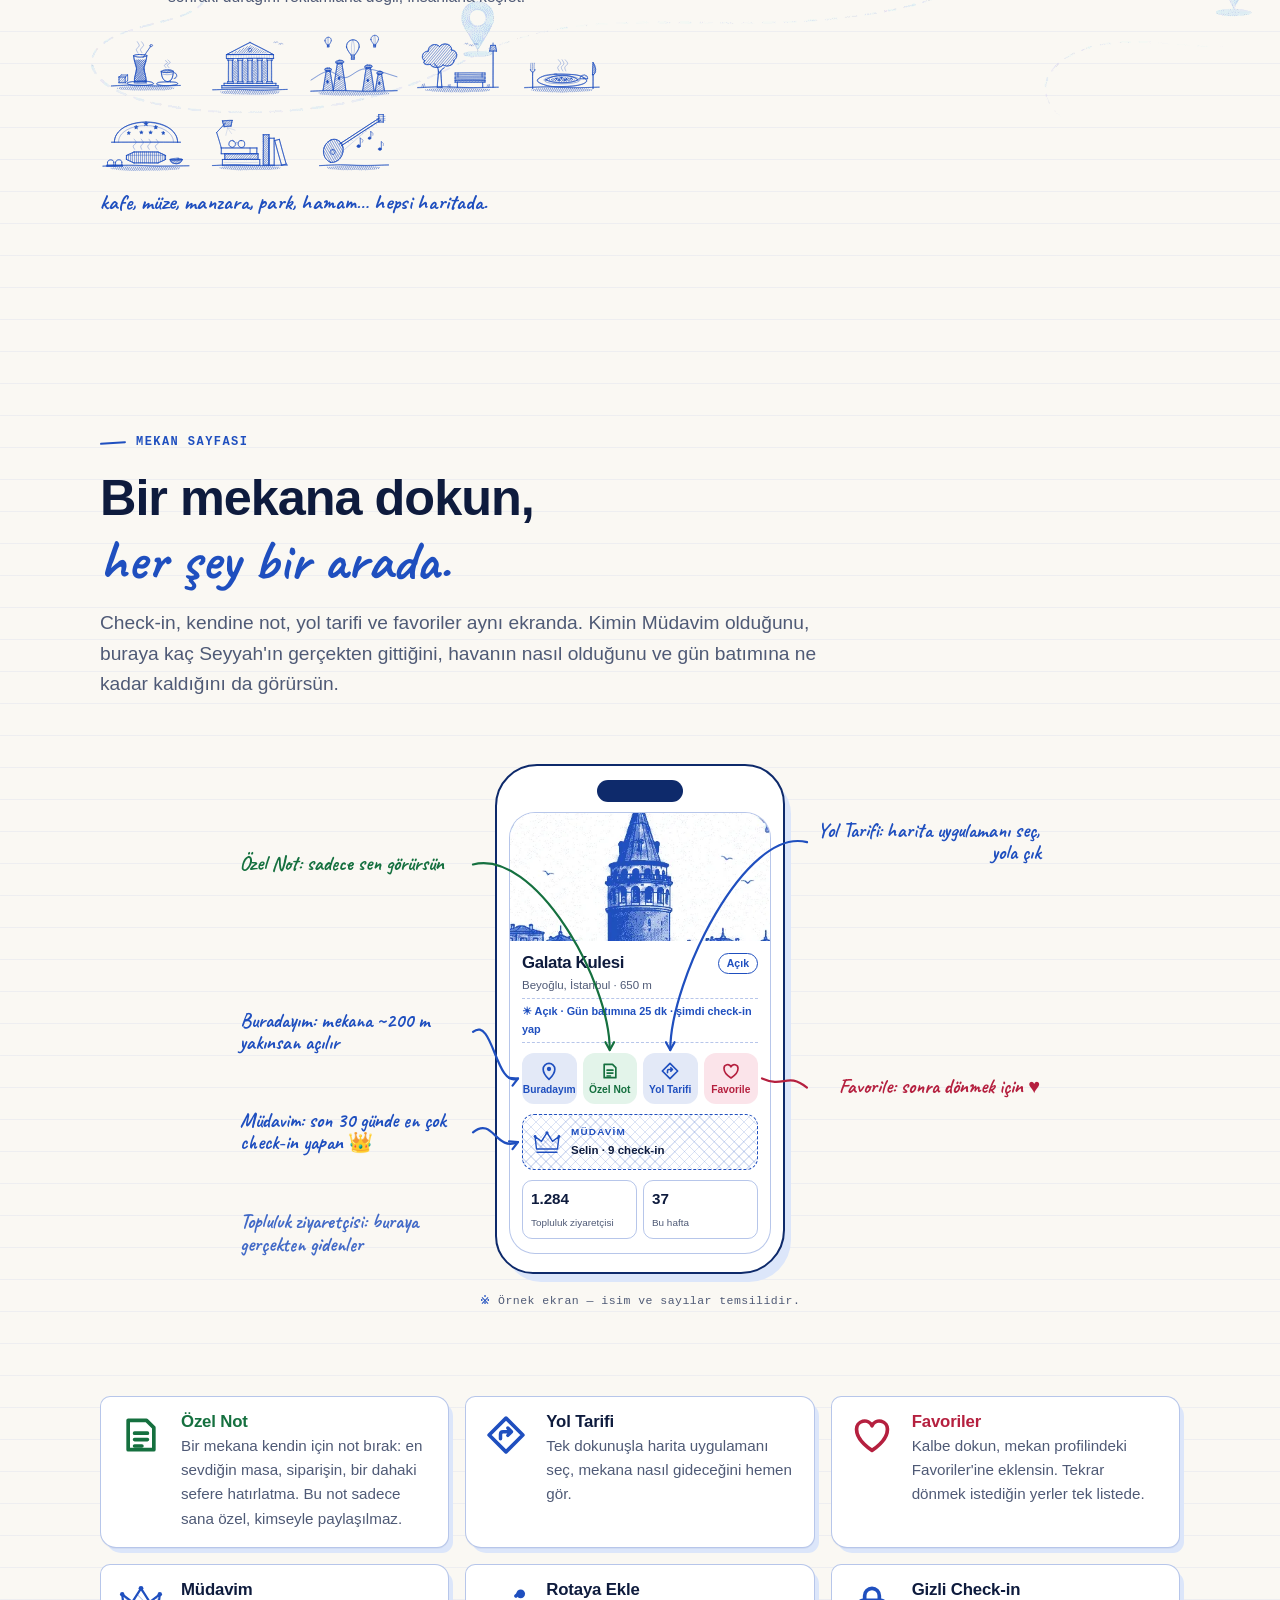
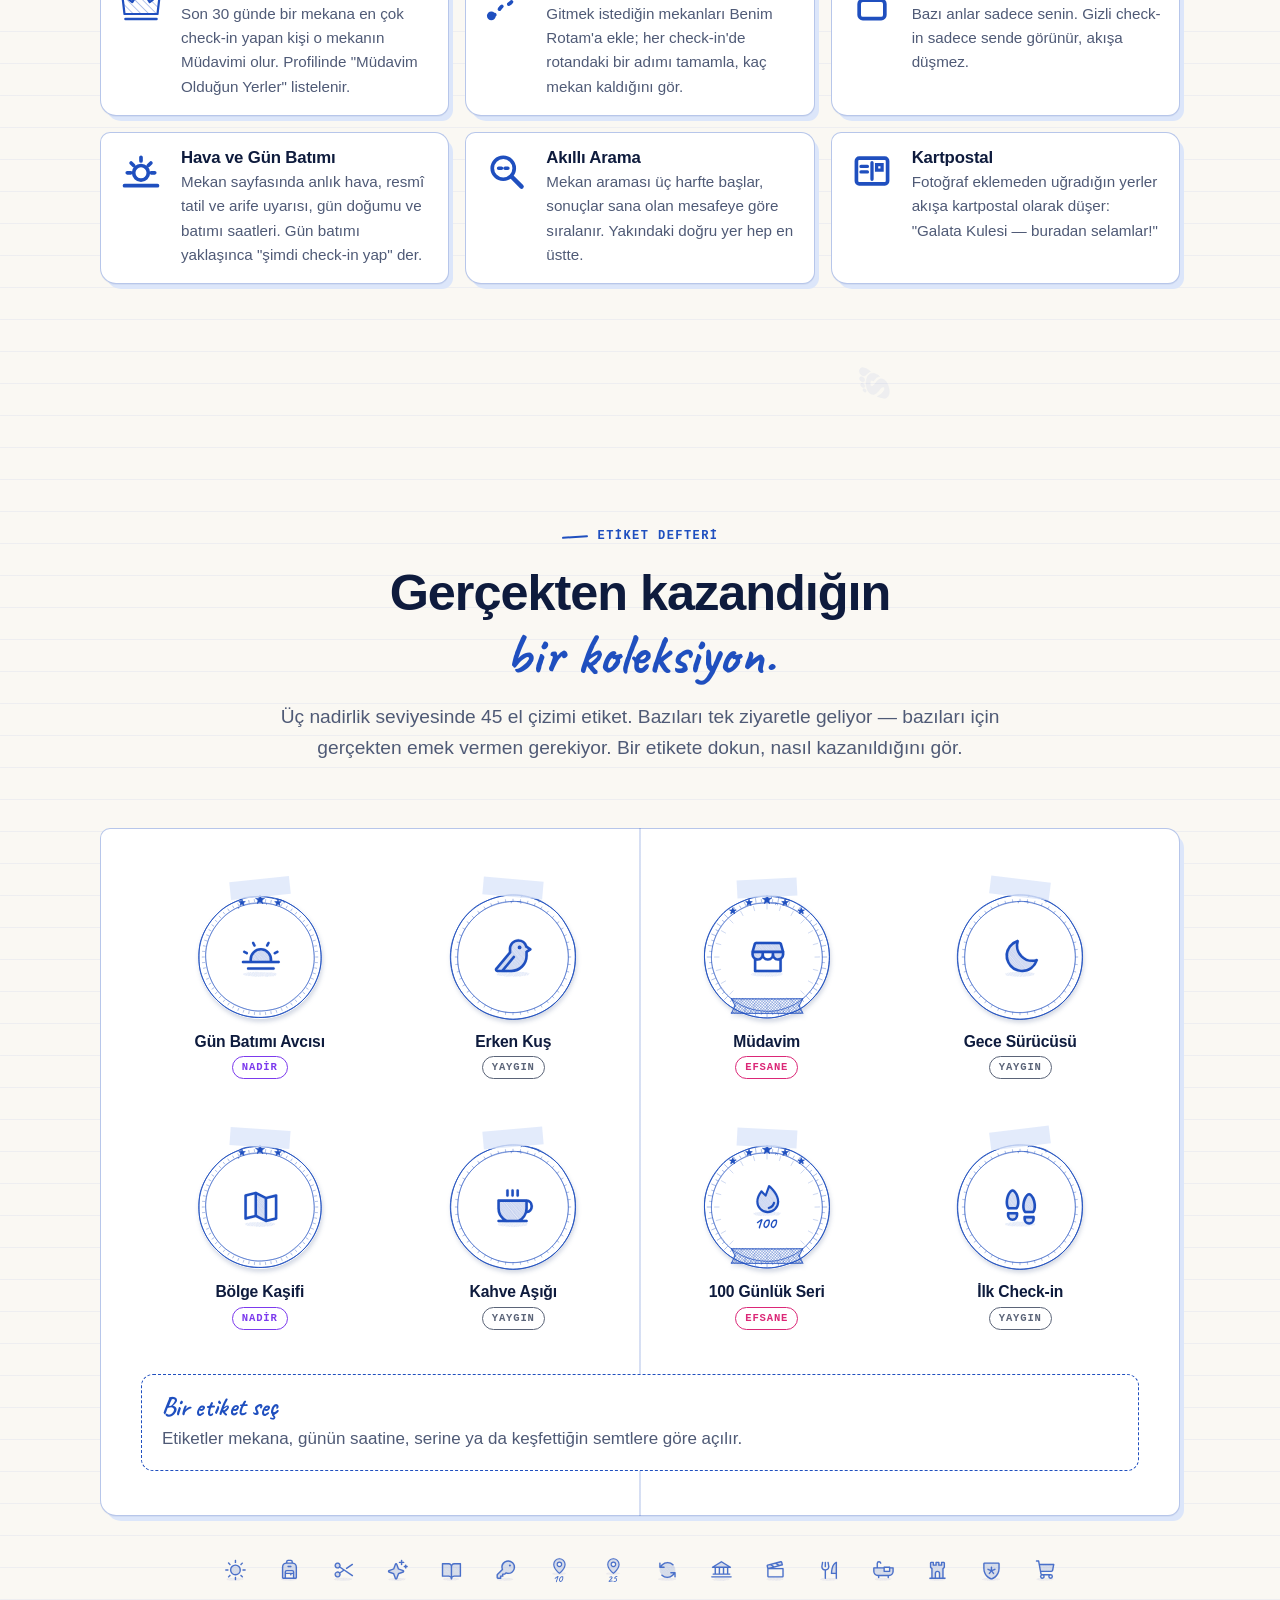
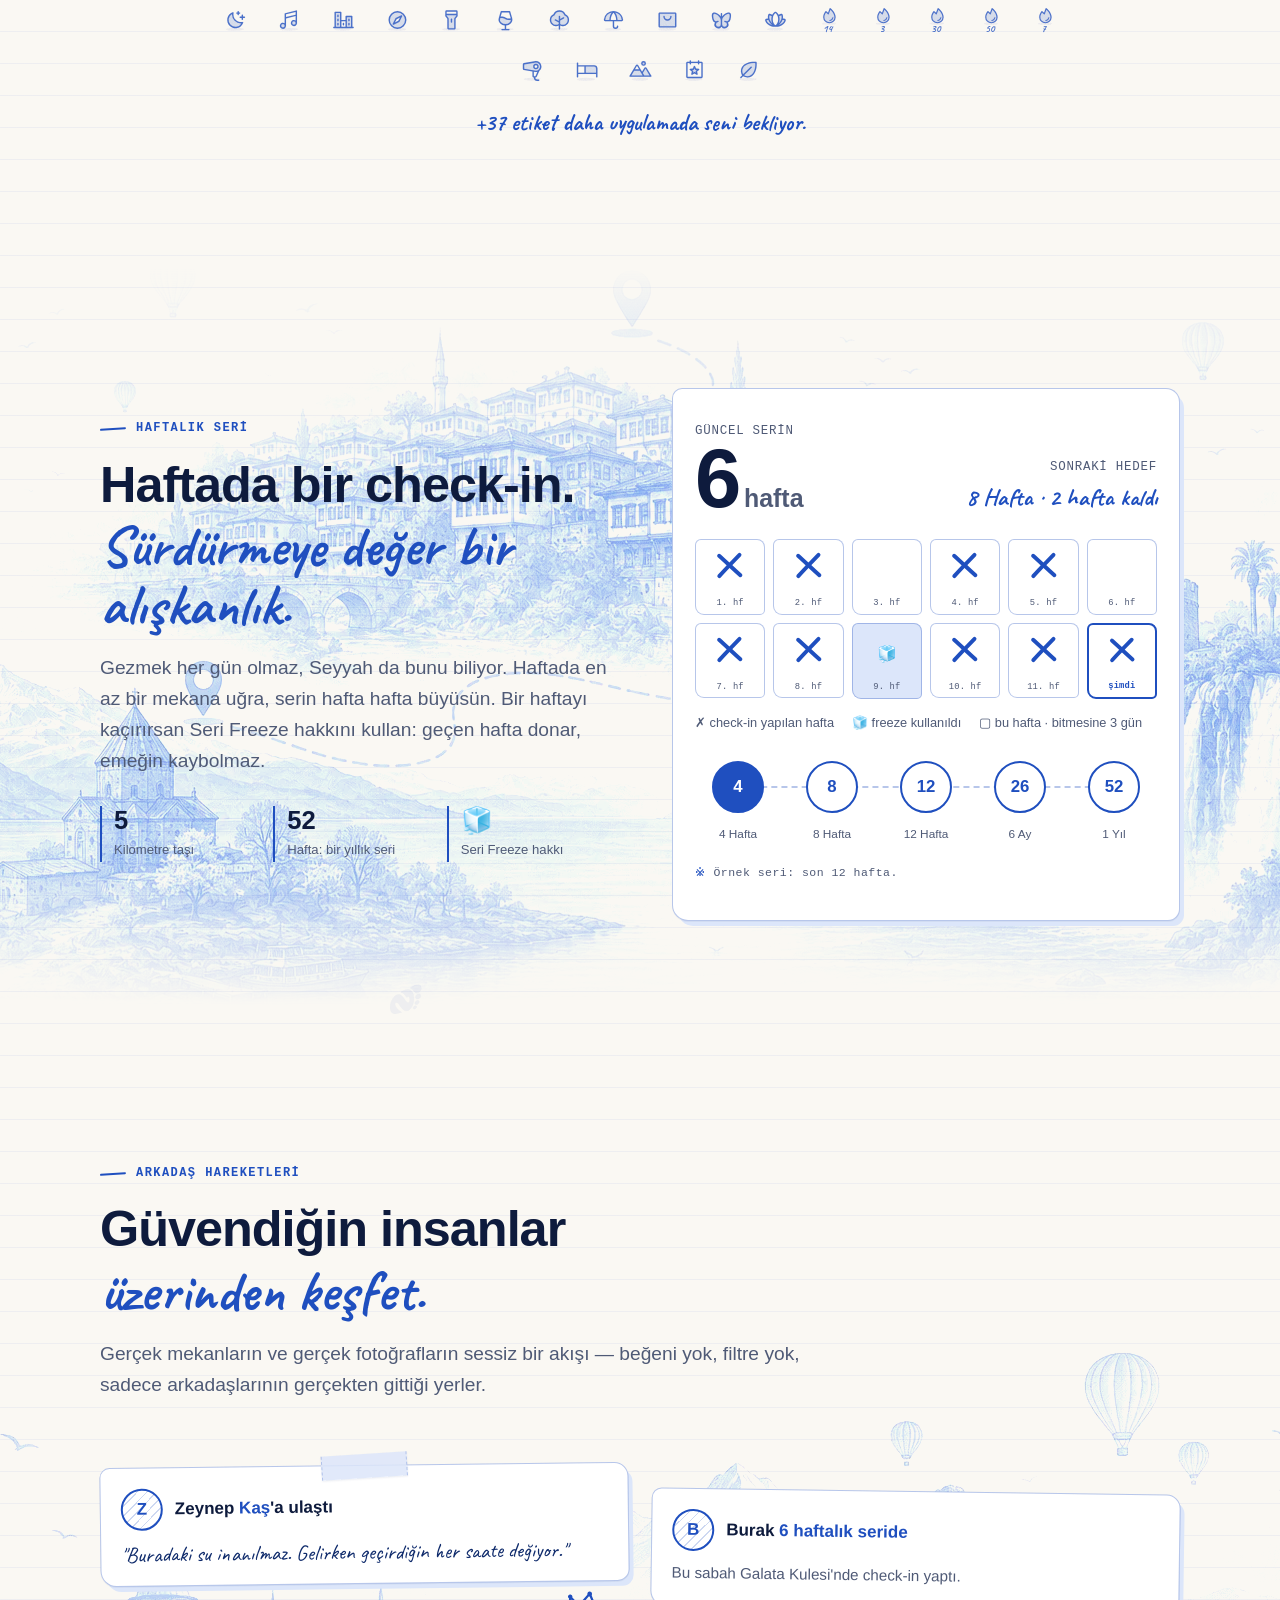
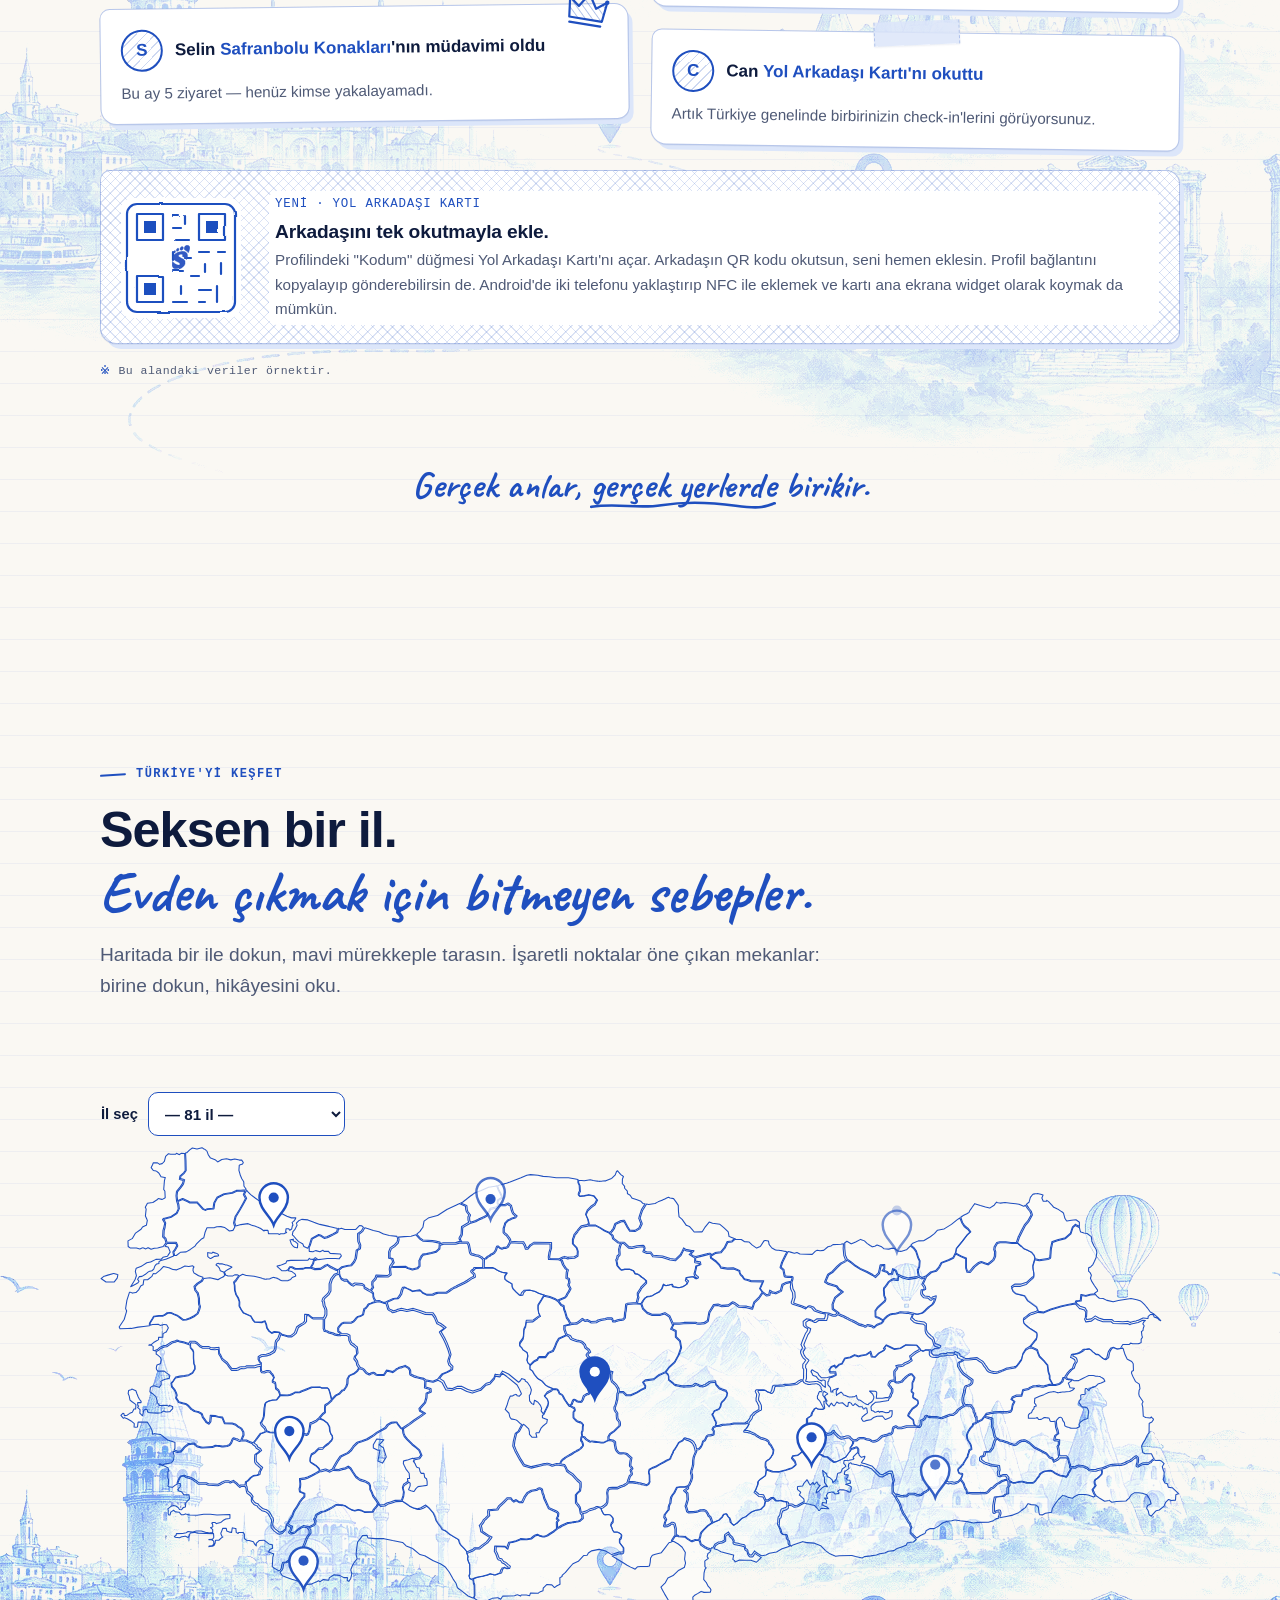
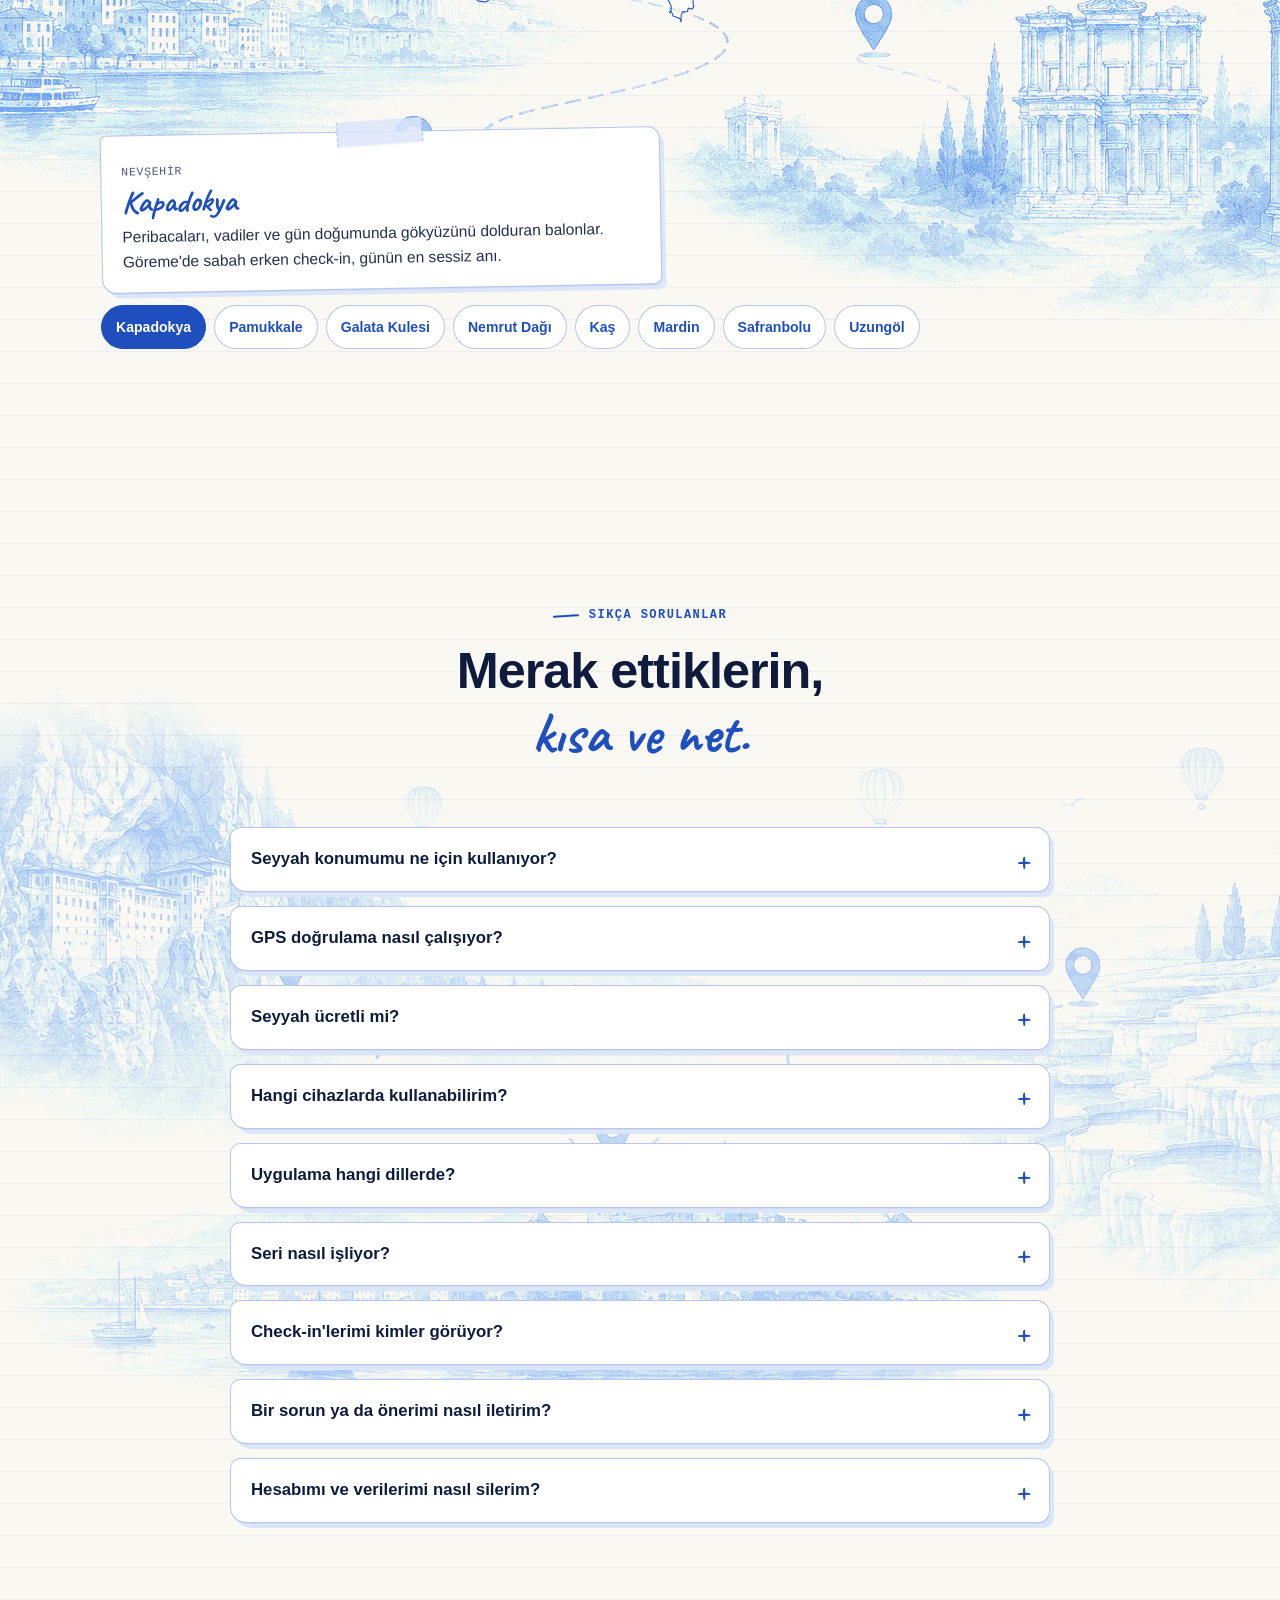
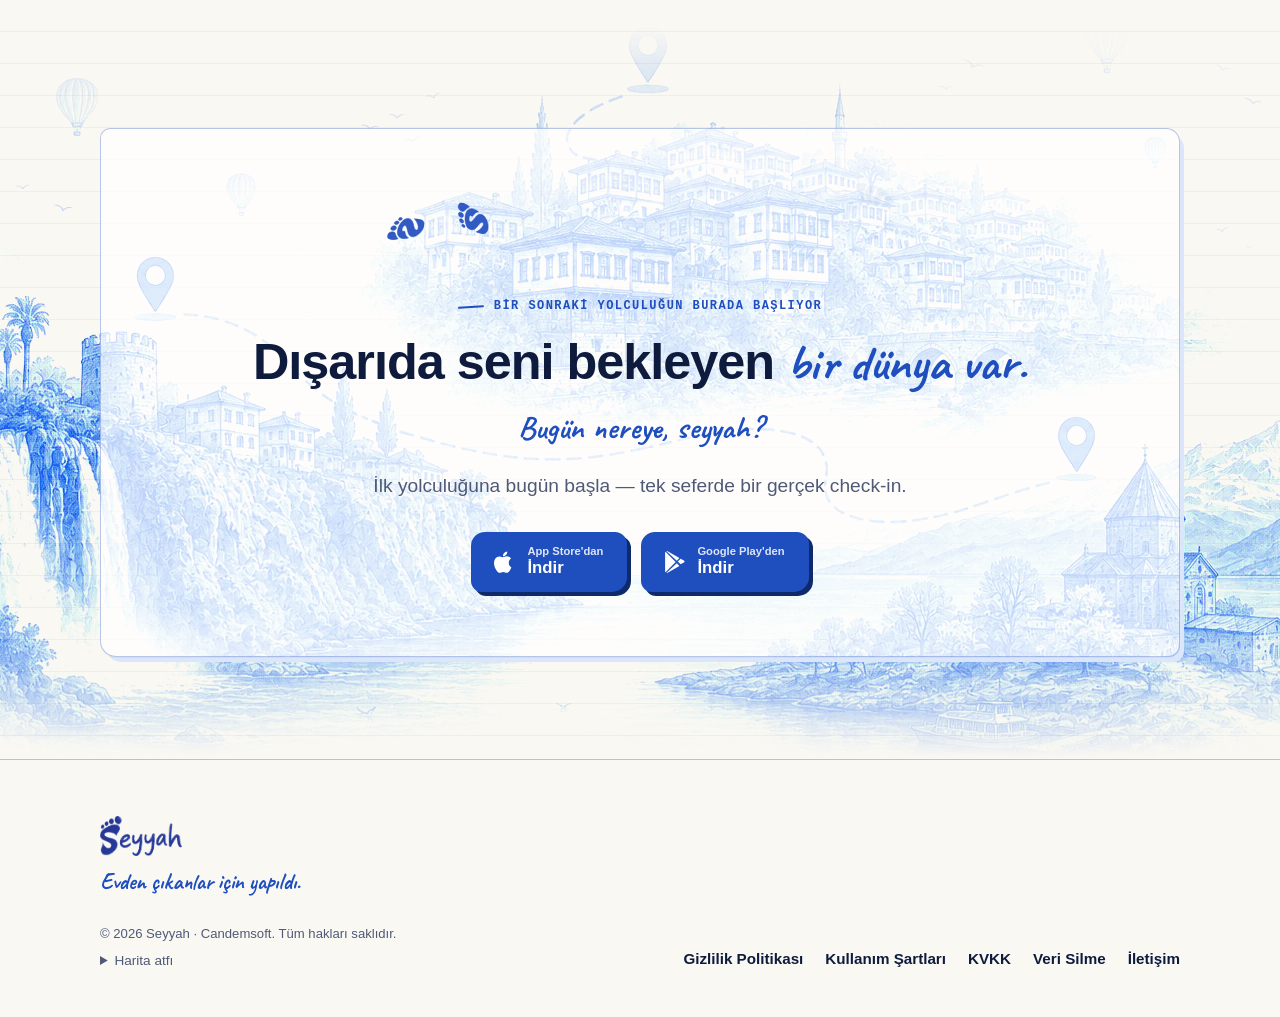
==== commit 85d75b9c: "fix: arka plan çizimleri tam çözünürlükte (bulanık değil) ve sürümlü adresle Co-Authored-By: Claude " ====
--- a/index.html
+++ b/index.html
@@ -19,7 +19,7 @@
   <link rel="apple-touch-icon" href="assets/apple-touch-icon.png?v=202610302020">
   <link rel="preload" href="assets/fonts/caveat-latin.woff2" as="font" type="font/woff2" crossorigin>
   <link rel="preload" href="assets/fonts/caveat-latin-ext.woff2" as="font" type="font/woff2" crossorigin>
-  <link rel="stylesheet" href="assets/css/site.css?v=202610302020">
+  <link rel="stylesheet" href="assets/css/site.css?v=202610302031">
   <script>document.documentElement.classList.add('js');if(matchMedia('(prefers-reduced-motion: reduce)').matches)document.documentElement.classList.add('reduced');</script>
   <script type="application/ld+json">{"@context":"https://schema.org","@type":"MobileApplication","name":"Seyyah","operatingSystem":"iOS, Android","applicationCategory":"TravelApplication","offers":{"@type":"Offer","price":"0","priceCurrency":"TRY"},"publisher":{"@type":"Organization","name":"Candemsoft"},"url":"https://seyyah.info/"}</script>
 </head>
@@ -144,7 +144,7 @@
       </div>
       <figure class="hero-polaroid">
         <div class="drawing" style="aspect-ratio:1">
-          <img src="assets/sketches/galata.webp" alt="" width="370" height="370" loading="eager" fetchpriority="low">
+          <img src="assets/sketches/galata.webp?v=202610302031" alt="" width="370" height="370" loading="eager" fetchpriority="low">
         </div>
         <figcaption>Galata, 09:12</figcaption>
       </figure>
@@ -334,7 +334,7 @@
       <div class="phone-stage" id="phoneStage">
         <div class="phone" role="img" aria-label="Seyyah mekan ekranı çizimi: Galata Kulesi; Buradayım, Özel Not, Yol Tarifi ve Favorile butonları, Müdavim kartı ve topluluk ziyaretçisi sayısı">
           <div class="screen" aria-hidden="true">
-            <div class="drawing screen-hero"><img src="assets/sketches/galata.webp" alt="" width="370" height="370" loading="lazy"></div>
+            <div class="drawing screen-hero"><img src="assets/sketches/galata.webp?v=202610302031" alt="" width="370" height="370" loading="lazy"></div>
             <div class="screen-body">
               <div class="screen-title"><h4>Galata Kulesi</h4><span class="badge-open" data-annot="open">Açık</span></div>
               <p class="screen-meta">Beyoğlu, İstanbul · 650 m</p>
--- a/assets/css/site.css
+++ b/assets/css/site.css
@@ -273,14 +273,14 @@
 .sketch-bg:not(.bg-on):not(.hero)::before { background-image: none !important; }
 .sketch-bg::before {
   content: ""; position: absolute; inset: 0; z-index: 0; pointer-events: none;
-  background: url("../sketches/turkiye-rotasi.webp") center bottom / min(1500px, 140%) auto no-repeat;
+  background: url("../sketches/turkiye-rotasi.webp?v=202610302031") center bottom / min(1536px, 140%) auto no-repeat;
   opacity: 1; mix-blend-mode: multiply; filter: contrast(1.25) saturate(1.25);
   -webkit-mask-image: linear-gradient(to bottom, transparent 0, #000 30%, #000 80%, transparent 100%);
           mask-image: linear-gradient(to bottom, transparent 0, #000 30%, #000 80%, transparent 100%);
 }
-.sketch-istanbul::before { background-image: url("../sketches/istanbul.webp"); background-position: center 85%; }
-.sketch-karadeniz::before { background-image: url("../sketches/karadeniz-dogu.webp"); background-position: center; }
-.sketch-ege::before { background-image: url("../sketches/ege-akdeniz.webp"); background-position: center; }
+.sketch-istanbul::before { background-image: url("../sketches/istanbul.webp?v=202610302031"); background-position: center 85%; }
+.sketch-karadeniz::before { background-image: url("../sketches/karadeniz-dogu.webp?v=202610302031"); background-position: center; }
+.sketch-ege::before { background-image: url("../sketches/ege-akdeniz.webp?v=202610302031"); background-position: center; }
 .sketch-flip::before { transform: scaleX(-1); }
 /* yazının okunduğu bölümlerde çizim biraz daha soluk */
 .sketch-soft::before { opacity: 0.5; }
